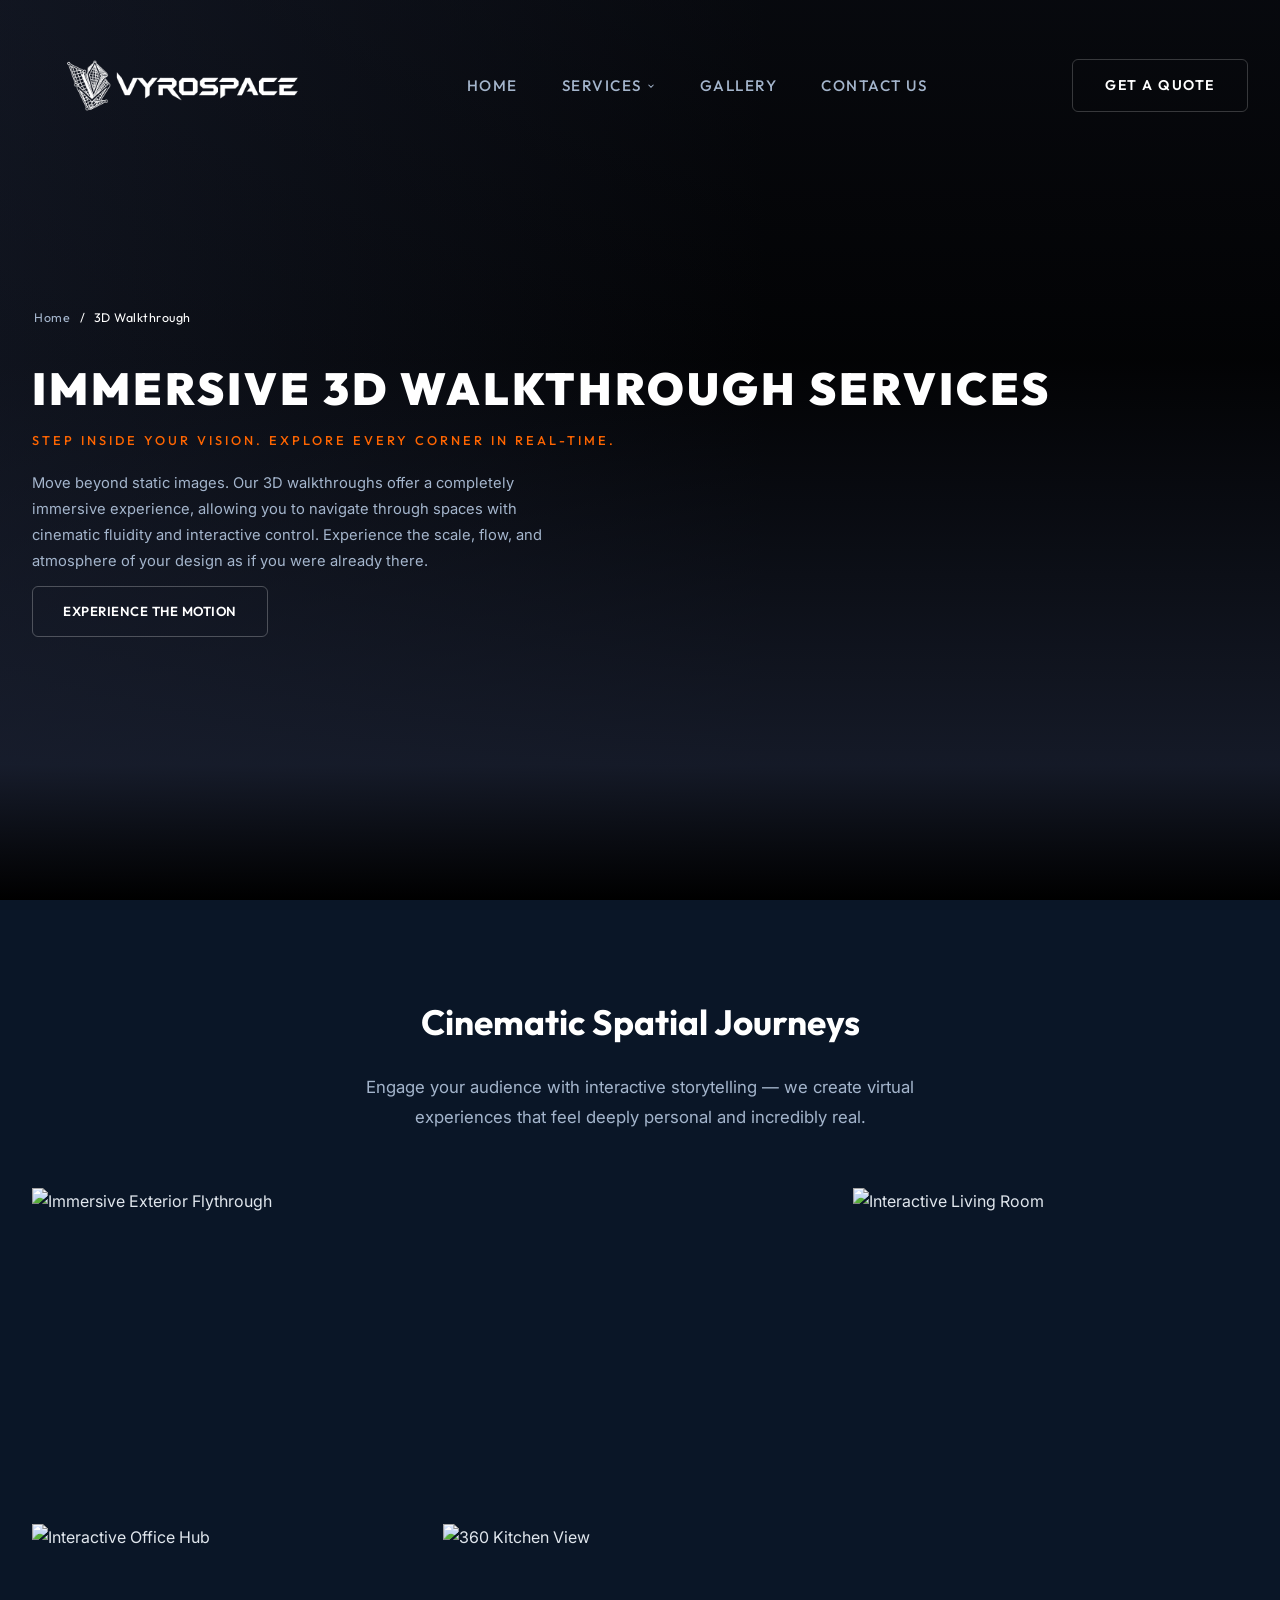
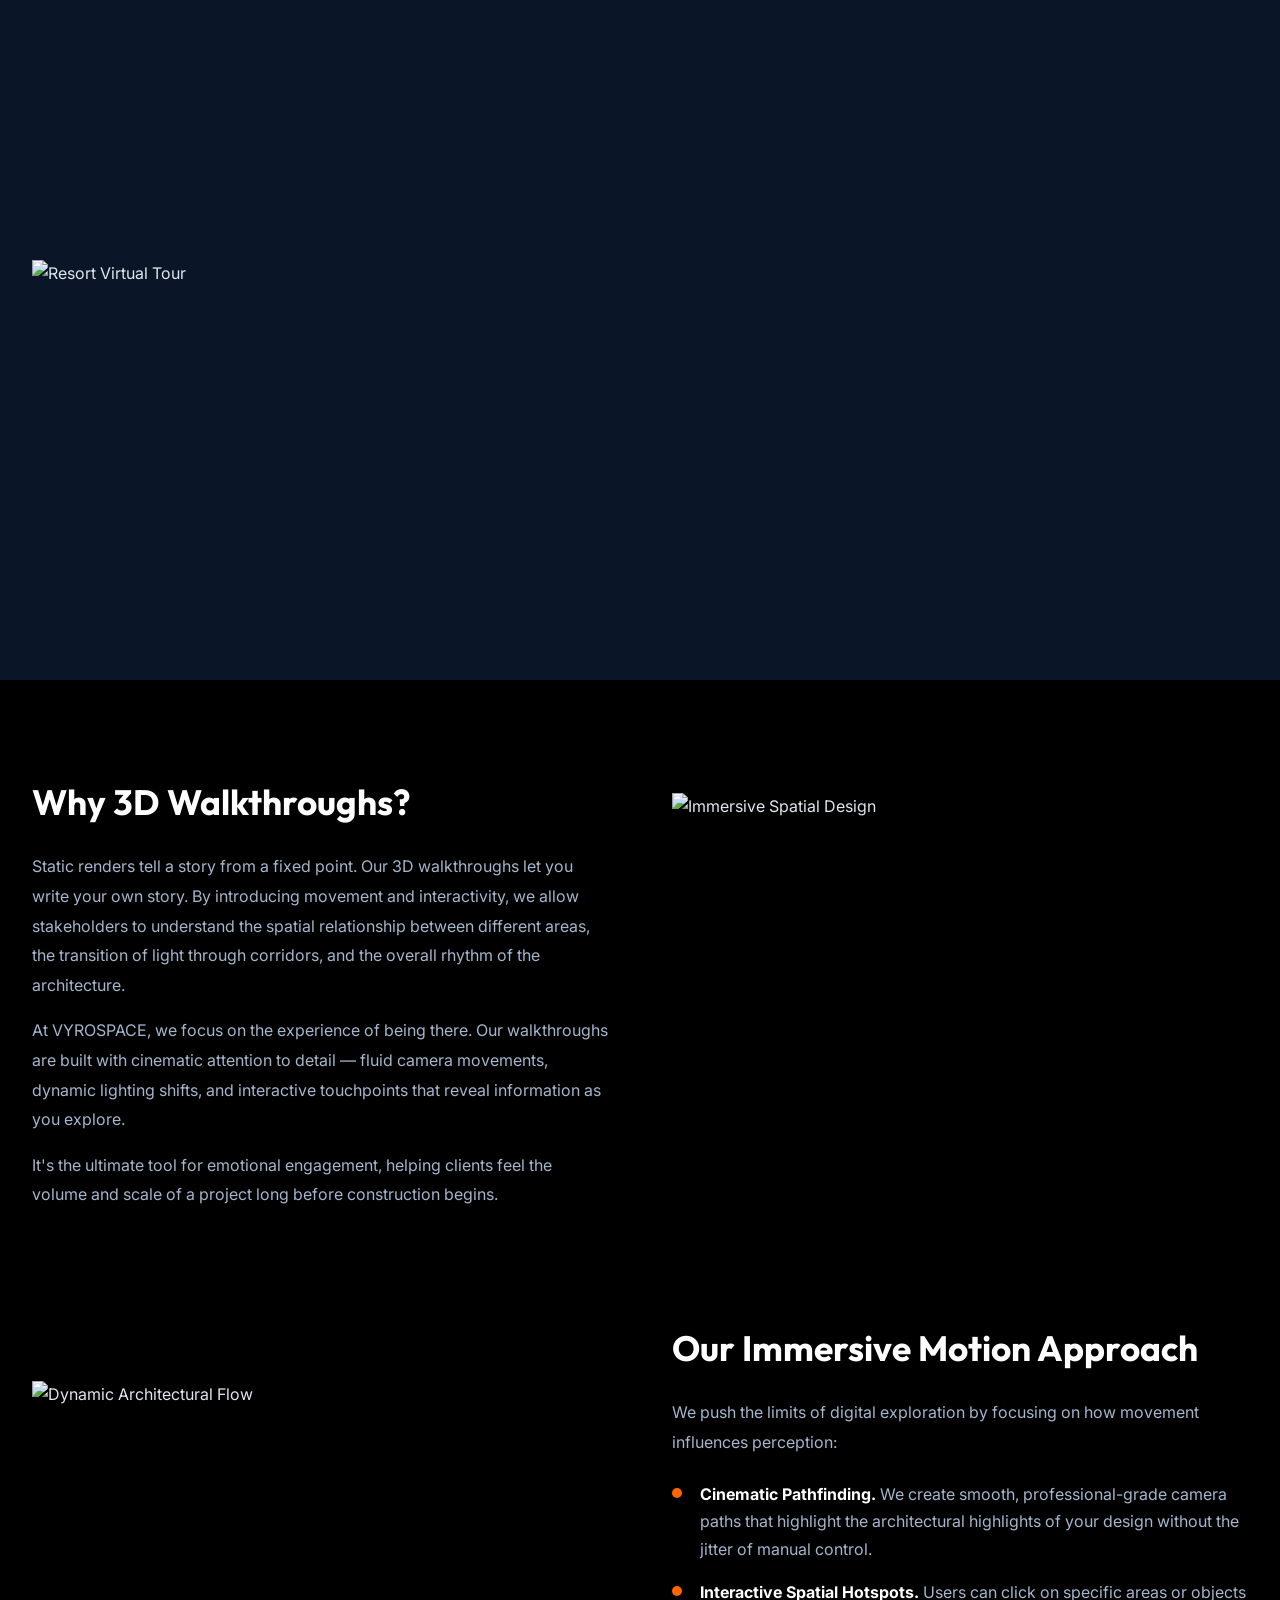
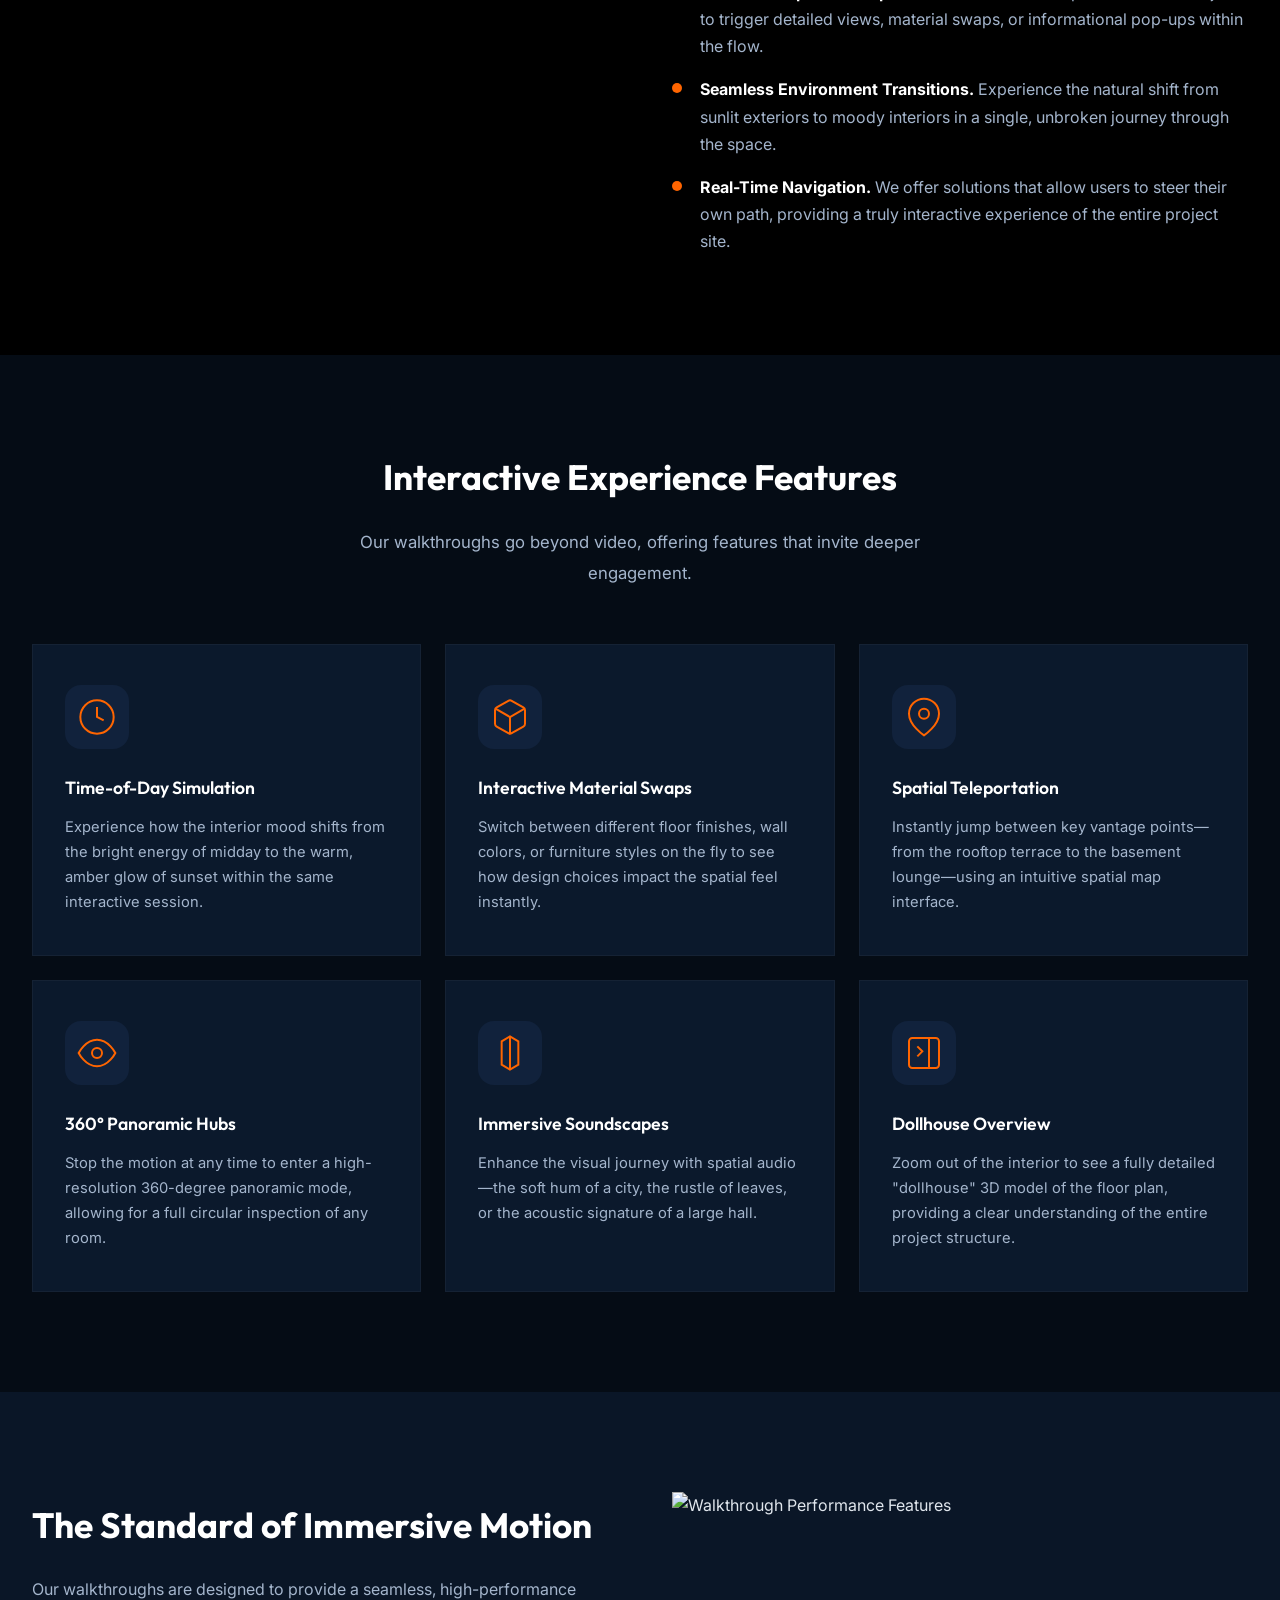
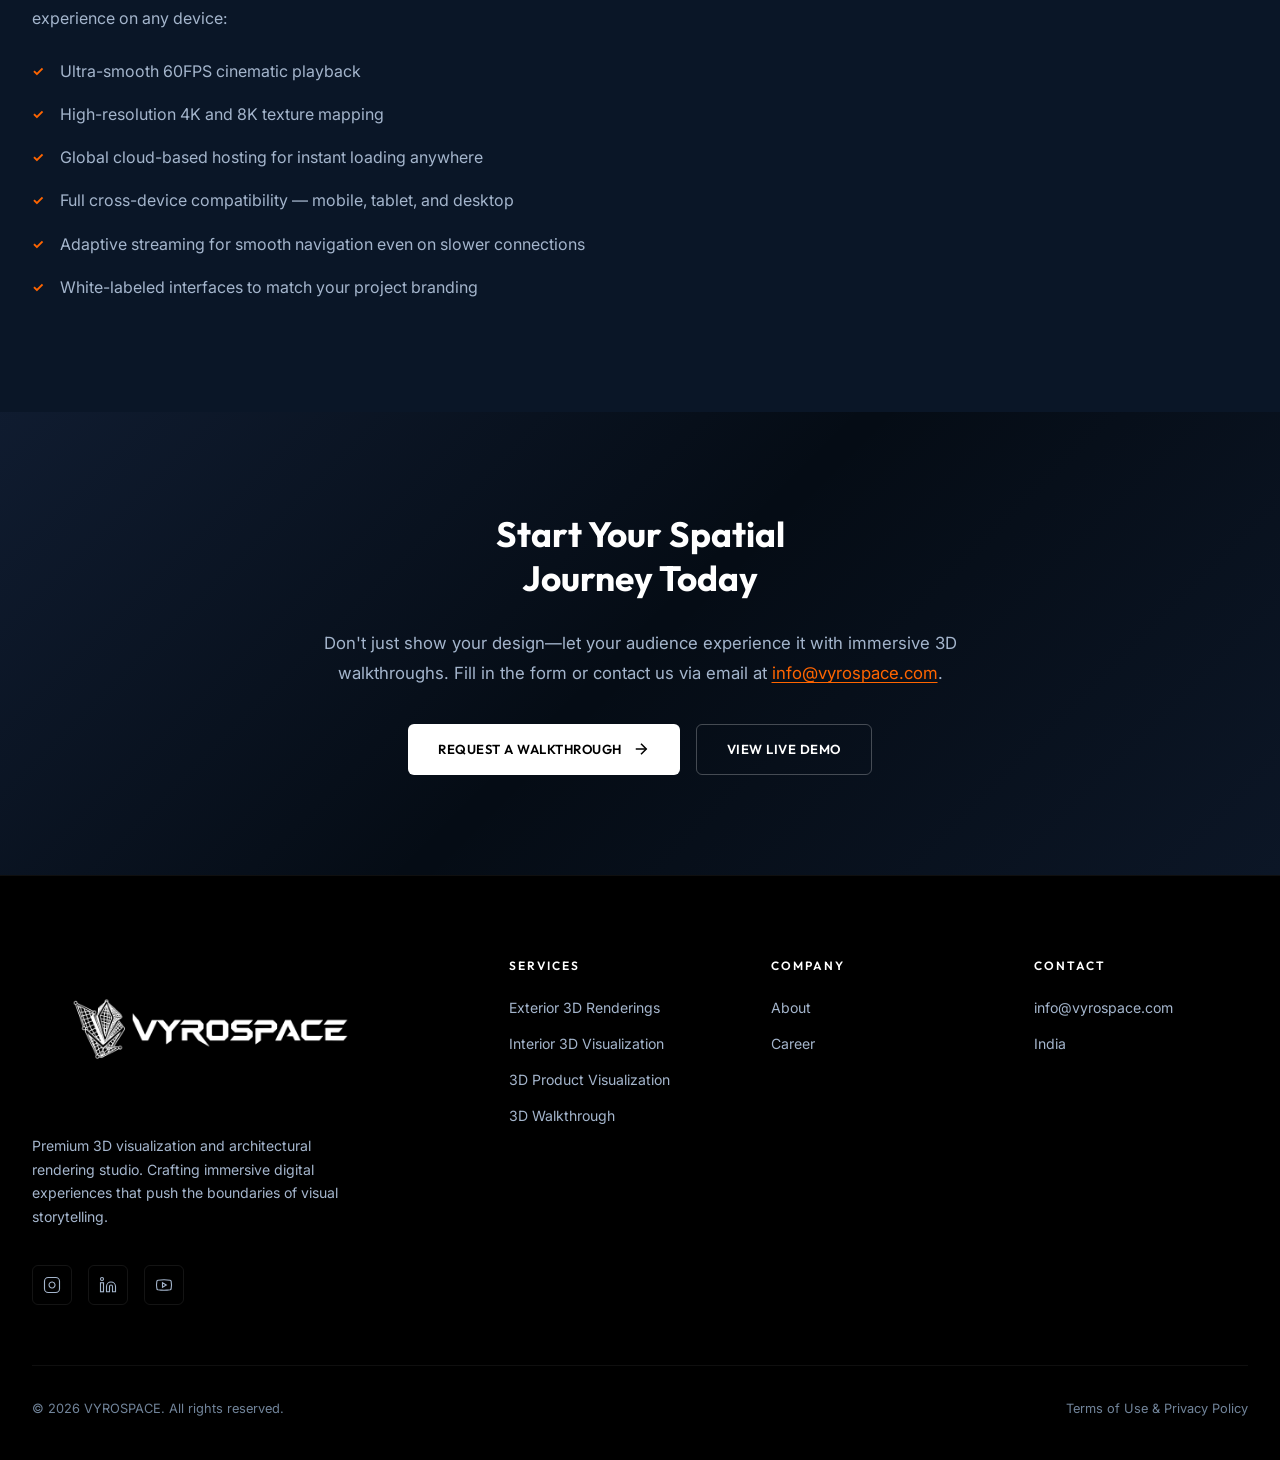
==== 3d-walkthrough.html @ 8b2cba5a "Add Privacy Policy page and link it across all pages" ====
﻿<!DOCTYPE html>
<html lang="en">

<head>
    <meta charset="UTF-8">
    <meta name="viewport" content="width=device-width, initial-scale=1.0">
    <title>Immersive 3D Walkthrough Services | Virtual Tours — VYROSPACE</title>
    <meta name="description"
        content="Experience your projects before they exist with immersive 3D walkthroughs by VYROSPACE. Interactive spatial storytelling and cinematic virtual tours for architecture, real estate, and hospitality worldwide.">
    <link rel="canonical" href="https://vyrospace.com/3d-walkthrough.html">
    <link rel="preconnect" href="https://fonts.googleapis.com">
    <link rel="preconnect" href="https://fonts.gstatic.com" crossorigin>
    <link
        href="https://fonts.googleapis.com/css2?family=Outfit:wght@300;400;500;600;700;800;900&family=Inter:wght@300;400;500;600&display=swap"
        rel="stylesheet">
    <link rel="stylesheet" href="style.css">
    <!-- Favicon -->
    <link rel="icon" type="image/png" sizes="32x32" href="vyro_main_png.png">
    <link rel="icon" type="image/png" sizes="16x16" href="vyro_main_png.png">
    <link rel="apple-touch-icon" sizes="180x180" href="vyro_main_png.png">
    <meta name="msapplication-TileColor" content="#ff6500">
    <meta name="theme-color" content="#0b192c">
    <!-- Open Graph / Facebook -->
    <meta property="og:type" content="website">
    <meta property="og:url" content="https://vyrospace.com/3d-walkthrough.html">
    <meta property="og:title" content="Immersive 3D Walkthrough Services | VYROSPACE">
    <meta property="og:description" content="Interactive spatial storytelling and cinematic virtual tours for architecture, real estate, and hospitality. Step inside your vision before it exists.">
    <meta property="og:image" content="https://images.unsplash.com/photo-1600585154340-be6161a56a0c?w=1600&q=85">
    <meta property="og:site_name" content="VYROSPACE">
    <!-- Twitter Card -->
    <meta name="twitter:card" content="summary_large_image">
    <meta name="twitter:url" content="https://vyrospace.com/3d-walkthrough.html">
    <meta name="twitter:title" content="Immersive 3D Walkthrough Services | VYROSPACE">
    <meta name="twitter:description" content="Interactive spatial storytelling and cinematic virtual tours for architecture and real estate.">
    <meta name="twitter:image" content="https://images.unsplash.com/photo-1600585154340-be6161a56a0c?w=1600&q=85">
    <!-- Google Search -->
    <meta name="google" content="notranslate">
    <!-- Mobile Web App -->
    <meta name="apple-mobile-web-app-status-bar-style" content="#0b192c">
    <meta name="apple-mobile-web-app-capable" content="yes">
    <meta name="mobile-web-app-capable" content="yes">
</head>

<body>

    <!-- ===== STRUCTURED DATA (JSON-LD) ===== -->
    <script type="application/ld+json">
{
    "@context": "https://schema.org",
    "@type": "Service",
    "serviceType": "3D Walkthrough",
    "name": "Immersive 3D Walkthrough Services",
    "alternateName": ["Virtual Tour", "3D Walkthrough Animation", "Architectural Walkthrough", "360 Virtual Tour"],
    "description": "Experience your projects before they exist with immersive 3D walkthroughs by VYROSPACE. Interactive spatial storytelling, cinematic virtual tours, and real-time navigation for architecture, real estate, and hospitality.",
    "url": "https://vyrospace.com/3d-walkthrough.html",
    "provider": {
        "@type": "Organization",
        "name": "VYROSPACE",
        "url": "https://vyrospace.com"
    },
    "areaServed": "Worldwide",
    "hasOfferCatalog": {
        "@type": "OfferCatalog",
        "name": "3D Walkthrough Services",
        "itemListElement": [
            {
                "@type": "Offer",
                "itemOffered": {
                    "@type": "Service",
                    "name": "Cinematic Architectural Walkthrough"
                }
            },
            {
                "@type": "Offer",
                "itemOffered": {
                    "@type": "Service",
                    "name": "Interactive Virtual Tour"
                }
            },
            {
                "@type": "Offer",
                "itemOffered": {
                    "@type": "Service",
                    "name": "360° Panoramic Tour"
                }
            },
            {
                "@type": "Offer",
                "itemOffered": {
                    "@type": "Service",
                    "name": "Real-Time Navigation Experience"
                }
            }
        ]
    },
    "aggregateRating": {
        "@type": "AggregateRating",
        "ratingValue": "4.9",
        "reviewCount": "19"
    }
}
    </script>

    <script type="application/ld+json">
{
    "@context": "https://schema.org",
    "@type": "BreadcrumbList",
    "itemListElement": [
        {
            "@type": "ListItem",
            "position": 1,
            "name": "Home",
            "item": "https://vyrospace.com/"
        },
        {
            "@type": "ListItem",
            "position": 2,
            "name": "Services",
            "item": "https://vyrospace.com/#services"
        },
        {
            "@type": "ListItem",
            "position": 3,
            "name": "3D Walkthrough",
            "item": "https://vyrospace.com/3d-walkthrough.html"
        }
    ]
}
    </script>

    <script type="application/ld+json">
{
    "@context": "https://schema.org",
    "@type": "VideoObject",
    "name": "VYROSPACE 3D Walkthrough Demo",
    "description": "Immersive 3D walkthrough demonstration showcasing architectural visualization capabilities",
    "thumbnailUrl": "https://images.unsplash.com/photo-1600585154340-be6161a56a0c?w=1600&q=85",
    "uploadDate": "2026-02-18",
    "duration": "PT2M"
}
    </script>

    <!-- ===== NAVIGATION ===== -->
    <nav class="navbar" id="navbar">
        <div class="nav-container">
            <a href="index.html" class="nav-logo"><img src="vyro_main_png.png" alt="VYROSPACE" class="nav-logo-img"></a>
            <div class="nav-menu" id="navMenu">
                <ul class="nav-links">
                    <li><a href="index.html" class="nav-link">Home</a></li>
                    <li class="nav-dropdown">
                        <a href="#" class="nav-link nav-link-dropdown">Services
                            <svg width="10" height="10" viewBox="0 0 24 24" fill="none" stroke="currentColor"
                                stroke-width="2.5">
                                <polyline points="6 9 12 15 18 9" />
                            </svg>
                        </a>
                        <div class="dropdown-menu">
                            <a href="exterior-rendering.html">Exterior 3D Renderings</a>
                            <a href="interior-visualization.html">Interior 3D Visualization</a>
                            <a href="product-visualization.html">3D Product Visualization</a>
                            <a href="3d-walkthrough.html" class="active">3D Walkthrough</a>
                        </div>
                    </li>
                    <li><a href="index.html#works" class="nav-link">Gallery</a></li>
                    <li><a href="index.html#contact" class="nav-link">Contact Us</a></li>
                </ul>
            </div>
            <a href="index.html#contact" class="nav-cta-btn">Get a Quote</a>
            <button class="hamburger" id="hamburger" aria-label="Toggle menu">
                <span></span><span></span><span></span>
            </button>
        </div>
    </nav>

    <!-- ===== HERO SECTION ===== -->
    <section class="hero service-hero" id="hero">
        <div class="hero-video-bg">
            <video autoplay muted loop playsinline class="hero-bg-img">
                <source src="hf_20260218_150059_e7d3cd63-dfe4-425d-a7bb-986e0fa27bad.mp4" type="video/mp4">
            </video>
            <div class="hero-overlay"></div>
        </div>

        <div class="hero-content">
            <div class="hero-breadcrumb">
                <a href="index.html">Home</a>
                <span>/</span>
                <span>3D Walkthrough</span>
            </div>
            <h1 class="hero-title">Immersive 3D Walkthrough Services</h1>
            <p class="hero-tagline">Step inside your vision. Explore every corner in real-time.</p>
            <p class="hero-desc">Move beyond static images. Our 3D walkthroughs offer a completely immersive experience,
                allowing you to navigate through spaces with cinematic fluidity and interactive control. Experience the
                scale, flow, and atmosphere of your design as if you were already there.</p>
            <div class="hero-cta-row">
                <a href="#services-overview" class="btn btn-outline-hero">Experience the Motion</a>
            </div>
        </div>
    </section>

    <!-- ===== GALLERY SHOWCASE — Full Width ===== -->
    <section class="sp-showcase">
        <div class="container">
            <div class="sp-showcase-header">
                <h2 class="section-heading section-heading-center">Cinematic Spatial Journeys</h2>
                <p class="sp-showcase-subtitle">Engage your audience with interactive storytelling — we create virtual
                    experiences that feel deeply personal and incredibly real.</p>
            </div>
            <div class="sp-showcase-grid">
                <div class="sp-showcase-item sp-showcase-wide reveal-item">
                    <img src="https://images.unsplash.com/photo-1600585154340-be6161a56a0c?w=1000&q=85"
                        alt="Immersive Exterior Flythrough" loading="lazy">
                    <div class="sp-showcase-overlay">
                        <span class="sp-showcase-tag">Cinematic</span>
                        <h3>Estate Flythrough Tour</h3>
                    </div>
                </div>
                <div class="sp-showcase-item reveal-item">
                    <img src="https://images.unsplash.com/photo-1628744276520-63082f13e61c?w=600&q=85"
                        alt="Interactive Living Room" loading="lazy">
                    <div class="sp-showcase-overlay">
                        <span class="sp-showcase-tag">Interactive</span>
                        <h3>Living Area Exploration</h3>
                    </div>
                </div>
                <div class="sp-showcase-item reveal-item">
                    <img src="https://images.unsplash.com/photo-1497366811353-6870744d04b2?w=600&q=85"
                        alt="Interactive Office Hub" loading="lazy">
                    <div class="sp-showcase-overlay">
                        <span class="sp-showcase-tag">Spatial Flow</span>
                        <h3>Modern Office Walkthrough</h3>
                    </div>
                </div>
                <div class="sp-showcase-item reveal-item">
                    <img src="https://images.unsplash.com/photo-1600607687920-4e2a09cf159d?w=600&q=85"
                        alt="360 Kitchen View" loading="lazy">
                    <div class="sp-showcase-overlay">
                        <span class="sp-showcase-tag">360° View</span>
                        <h3>Gourmet Kitchen Panorama</h3>
                    </div>
                </div>
                <div class="sp-showcase-item sp-showcase-wide reveal-item">
                    <img src="https://images.unsplash.com/photo-1512918728675-ed5a9ecdebfd?w=1000&q=85"
                        alt="Resort Virtual Tour" loading="lazy">
                    <div class="sp-showcase-overlay">
                        <span class="sp-showcase-tag">Immersive</span>
                        <h3>Resort Grounds Walkthrough</h3>
                    </div>
                </div>
            </div>
        </div>
    </section>

    <!-- ===== SERVICE OVERVIEW — Alternating Layout ===== -->
    <section class="sp-detail-section" id="services-overview">
        <div class="container">
            <div class="sp-detail-block reveal-item">
                <div class="sp-detail-text">
                    <h2 class="section-heading">Why 3D Walkthroughs?</h2>
                    <p>Static renders tell a story from a fixed point. Our 3D walkthroughs let you write your own story.
                        By introducing movement and interactivity, we allow stakeholders to understand the spatial
                        relationship between different areas, the transition of light through corridors, and the overall
                        rhythm of the architecture.</p>
                    <p>At VYROSPACE, we focus on the experience of being there. Our walkthroughs are built with
                        cinematic attention to detail — fluid camera movements, dynamic lighting shifts, and interactive
                        touchpoints that reveal information as you explore.</p>
                    <p>It's the ultimate tool for emotional engagement, helping clients feel the volume and scale of a
                        project long before construction begins.</p>
                </div>
                <div class="sp-detail-image">
                    <img src="https://images.unsplash.com/photo-1545324418-cc1a3fa10c00?w=800&q=85"
                        alt="Immersive Spatial Design" loading="lazy">
                </div>
            </div>

            <div class="sp-detail-block sp-detail-reverse reveal-item">
                <div class="sp-detail-text">
                    <h2 class="section-heading">Our Immersive Motion Approach</h2>
                    <p>We push the limits of digital exploration by focusing on how movement influences perception:</p>
                    <ul class="sp-feature-list">
                        <li>
                            <strong>Cinematic Pathfinding.</strong> We create smooth, professional-grade camera paths
                            that highlight the architectural highlights of your design without the jitter of manual
                            control.
                        </li>
                        <li>
                            <strong>Interactive Spatial Hotspots.</strong> Users can click on specific areas or
                            objects to trigger detailed views, material swaps, or informational pop-ups within the flow.
                        </li>
                        <li>
                            <strong>Seamless Environment Transitions.</strong> Experience the natural shift from sunlit
                            exteriors to moody interiors in a single, unbroken journey through the space.
                        </li>
                        <li>
                            <strong>Real-Time Navigation.</strong> We offer solutions that allow users to steer their
                            own path, providing a truly interactive experience of the entire project site.
                        </li>
                    </ul>
                </div>
                <div class="sp-detail-image">
                    <img src="https://images.unsplash.com/photo-1486406146926-c627a92ad1ab?w=800&q=85"
                        alt="Dynamic Architectural Flow" loading="lazy">
                </div>
            </div>
        </div>
    </section>

    <!-- ===== UNIQUE FEATURES — Cards ===== -->
    <section class="sp-services-types">
        <div class="container">
            <h2 class="section-heading section-heading-center">Interactive Experience Features</h2>
            <p class="sp-services-intro">Our walkthroughs go beyond video, offering features that invite deeper
                engagement.</p>
            <div class="sp-types-grid">
                <div class="sp-type-card reveal-item">
                    <div class="sp-type-icon">
                        <svg width="40" height="40" viewBox="0 0 24 24" fill="none" stroke="currentColor"
                            stroke-width="1.2">
                            <circle cx="12" cy="12" r="10" />
                            <polyline points="12 6 12 12 16 14" />
                        </svg>
                    </div>
                    <h3>Time-of-Day Simulation</h3>
                    <p>Experience how the interior mood shifts from the bright energy of midday to the warm, amber glow
                        of sunset within the same interactive session.</p>
                </div>
                <div class="sp-type-card reveal-item">
                    <div class="sp-type-icon">
                        <svg width="40" height="40" viewBox="0 0 24 24" fill="none" stroke="currentColor"
                            stroke-width="1.2">
                            <path
                                d="M21 16V8a2 2 0 0 0-1-1.73l-7-4a2 2 0 0 0-2 0l-7 4A2 2 0 0 0 3 8v8a2 2 0 0 0 1 1.73l7 4a2 2 0 0 0 2 0l7-4A2 2 0 0 0 21 16z" />
                            <polyline points="3.27 6.96 12 12.01 20.73 6.96" />
                            <line x1="12" y1="22.08" x2="12" y2="12" />
                        </svg>
                    </div>
                    <h3>Interactive Material Swaps</h3>
                    <p>Switch between different floor finishes, wall colors, or furniture styles on the fly to see how
                        design choices impact the spatial feel instantly.</p>
                </div>
                <div class="sp-type-card reveal-item">
                    <div class="sp-type-icon">
                        <svg width="40" height="40" viewBox="0 0 24 24" fill="none" stroke="currentColor"
                            stroke-width="1.2">
                            <path d="M21 10c0 7-9 13-9 13s-9-6-9-13a9 9 0 0 1 18 0z" />
                            <circle cx="12" cy="10" r="3" />
                        </svg>
                    </div>
                    <h3>Spatial Teleportation</h3>
                    <p>Instantly jump between key vantage points—from the rooftop terrace to the basement lounge—using
                        an intuitive spatial map interface.</p>
                </div>
                <div class="sp-type-card reveal-item">
                    <div class="sp-type-icon">
                        <svg width="40" height="40" viewBox="0 0 24 24" fill="none" stroke="currentColor"
                            stroke-width="1.2">
                            <path d="M1 12s4-8 11-8 11 8 11 8-4 8-11 8-11-8-11-8z" />
                            <circle cx="12" cy="12" r="3" />
                        </svg>
                    </div>
                    <h3>360° Panoramic Hubs</h3>
                    <p>Stop the motion at any time to enter a high-resolution 360-degree panoramic mode, allowing for a
                        full circular inspection of any room.</p>
                </div>
                <div class="sp-type-card reveal-item">
                    <div class="sp-type-icon">
                        <svg width="40" height="40" viewBox="0 0 24 24" fill="none" stroke="currentColor"
                            stroke-width="1.2">
                            <path d="M12 2v20" />
                            <path d="m17 5-5-3-5 3v14l5 3 5-3Z" />
                        </svg>
                    </div>
                    <h3>Immersive Soundscapes</h3>
                    <p>Enhance the visual journey with spatial audio—the soft hum of a city, the rustle of leaves, or
                        the acoustic signature of a large hall.</p>
                </div>
                <div class="sp-type-card reveal-item">
                    <div class="sp-type-icon">
                        <svg width="40" height="40" viewBox="0 0 24 24" fill="none" stroke="currentColor"
                            stroke-width="1.2">
                            <rect width="18" height="18" x="3" y="3" rx="2" />
                            <path d="M15 3v18" />
                            <path d="m8 8 3 3-3 3" />
                        </svg>
                    </div>
                    <h3>Dollhouse Overview</h3>
                    <p>Zoom out of the interior to see a fully detailed "dollhouse" 3D model of the floor plan,
                        providing a clear understanding of the entire project structure.</p>
                </div>
            </div>
        </div>
    </section>

    <!-- ===== MOTION QUALITY SECTION ===== -->
    <section class="sp-features-section">
        <div class="container">
            <div class="sp-detail-block reveal-item">
                <div class="sp-detail-text">
                    <h2 class="section-heading">The Standard of Immersive Motion</h2>
                    <p>Our walkthroughs are designed to provide a seamless, high-performance experience on any device:
                    </p>
                    <ul class="sp-feature-list sp-feature-list-checked">
                        <li>Ultra-smooth 60FPS cinematic playback</li>
                        <li>High-resolution 4K and 8K texture mapping</li>
                        <li>Global cloud-based hosting for instant loading anywhere</li>
                        <li>Full cross-device compatibility — mobile, tablet, and desktop</li>
                        <li>Adaptive streaming for smooth navigation even on slower connections</li>
                        <li>White-labeled interfaces to match your project branding</li>
                    </ul>
                </div>
                <div class="sp-detail-image">
                    <img src="https://images.unsplash.com/photo-1550745165-9bc0b252723f?w=800&q=85"
                        alt="Walkthrough Performance Features" loading="lazy">
                </div>
            </div>
        </div>
    </section>

    <!-- ===== CTA BANNER ===== -->
    <section class="cta-banner">
        <div class="container">
            <div class="cta-banner-content">
                <h2 class="section-heading">Start Your Spatial<br>Journey Today</h2>
                <p>Don't just show your design—let your audience experience it with immersive 3D walkthroughs. Fill in
                    the form or contact us via email at
                    <a href="mailto:info@vyrospace.com" class="sp-inline-link">info@vyrospace.com</a>.
                </p>
                <div class="cta-banner-actions">
                    <a href="index.html#contact" class="btn btn-primary">Request a Walkthrough
                        <svg width="18" height="18" viewBox="0 0 24 24" fill="none" stroke="currentColor"
                            stroke-width="2">
                            <line x1="5" y1="12" x2="19" y2="12" />
                            <polyline points="12 5 19 12 12 19" />
                        </svg>
                    </a>
                    <a href="index.html#contact" class="btn btn-outline-hero">View Live Demo</a>
                </div>
            </div>
        </div>
    </section>

    <!-- ===== FOOTER ===== -->
    <footer class="footer">
        <div class="container">
            <div class="footer-grid">
                <div class="footer-col footer-brand">
                    <a href="index.html" class="nav-logo"><img src="vyro_main_png.png" alt="VYROSPACE"
                            class="nav-logo-img"></a>
                    <p>Premium 3D visualization and architectural rendering studio. Crafting immersive digital
                        experiences that push the boundaries of visual storytelling.</p>
                    <div class="footer-socials">
                        <a href="#" aria-label="Instagram">
                            <svg width="18" height="18" viewBox="0 0 24 24" fill="none" stroke="currentColor"
                                stroke-width="1.5">
                                <rect width="20" height="20" x="2" y="2" rx="5" />
                                <path d="M16 11.37A4 4 0 1 1 12.63 8 4 4 0 0 1 16 11.37z" />
                                <line x1="17.5" x2="17.51" y1="6.5" y2="6.5" />
                            </svg>
                        </a>
                        <a href="#" aria-label="LinkedIn">
                            <svg width="18" height="18" viewBox="0 0 24 24" fill="none" stroke="currentColor"
                                stroke-width="1.5">
                                <path d="M16 8a6 6 0 0 1 6 6v7h-4v-7a2 2 0 0 0-4 0v7h-4v-7a6 6 0 0 1 6-6z" />
                                <rect width="4" height="12" x="2" y="9" />
                                <circle cx="4" cy="4" r="2" />
                            </svg>
                        </a>
                        <a href="#" aria-label="YouTube">
                            <svg width="18" height="18" viewBox="0 0 24 24" fill="none" stroke="currentColor"
                                stroke-width="1.5">
                                <path
                                    d="M2.5 17a24.12 24.12 0 0 1 0-10 2 2 0 0 1 1.4-1.4 49.56 49.56 0 0 1 16.2 0A2 2 0 0 1 21.5 7a24.12 24.12 0 0 1 0 10 2 2 0 0 1-1.4 1.4 49.55 49.55 0 0 1-16.2 0A2 2 0 0 1 2.5 17" />
                                <path d="m10 15 5-3-5-3z" />
                            </svg>
                        </a>
                    </div>
                </div>
                <div class="footer-col">
                    <h4>Services</h4>
                    <a href="exterior-rendering.html">Exterior 3D Renderings</a>
                    <a href="interior-visualization.html">Interior 3D Visualization</a>
                    <a href="product-visualization.html">3D Product Visualization</a>
                    <a href="3d-walkthrough.html">3D Walkthrough</a>
                </div>
                <div class="footer-col">
                    <h4>Company</h4>
                    <a href="#">About</a>
                    <a href="#">Career</a>
                </div>
                <div class="footer-col">
                    <h4>Contact</h4>
                    <a href="mailto:info@vyrospace.com">info@vyrospace.com</a>
                    <a href="#">India</a>
                </div>
            </div>
            <div class="footer-bottom">
                <p>&copy; 2026 VYROSPACE. All rights reserved.</p>
                <a href="privacy-policy.html">Terms of Use & Privacy Policy</a>
            </div>
        </div>
    </footer>

    <script src="script.js"></script>
</body>

</html>
---- style.css ----
/* ===== VYROSPACE — Custom Brand Theme ===== */

/* --- CSS Custom Properties --- */
:root {
    /* ---- New Theme Palette ---- */
    /* #000000  #0b192c  #1e3e62  #ff6500 */

    /* Dark palette */
    --bg-dark: #000000;
    --bg-section: #050c15;
    --bg-section-alt: #0a1627;
    --bg-card: #0b192c;
    --bg-card-hover: #122643;
    --bg-input: #0b192c;

    /* Text */
    --text-white: #ffffff;
    --text-light: #e0e6ed;
    --text-muted: #a4b5cc;
    --text-dim: #71849a;

    /* Accent & Brand Colors */
    --accent: #ff6500;
    --accent-light: #ff8533;
    --accent-hover: #cc5100;
    --brand-navy: #1e3e62;
    --brand-deep: #0b192c;
    --brand-ice: #ffffff;
    --brand-steel: #1e3e62;

    /* Typography */
    --font-primary: 'Outfit', sans-serif;
    --font-body: 'Inter', sans-serif;

    /* Layout */
    --container: 1280px;
    --section-gap: 100px;

    /* Radius */
    --radius-sm: 6px;
    --radius-md: 12px;
    --radius-lg: 20px;

    /* Transitions */
    --ease: cubic-bezier(0.4, 0, 0.2, 1);
    --t-fast: 0.25s;
    --t-base: 0.4s;
    --t-slow: 0.7s;
}

/* --- Reset --- */
*,
*::before,
*::after {
    margin: 0;
    padding: 0;
    box-sizing: border-box;
}

html {
    scroll-behavior: smooth;
    scroll-padding-top: 80px;
}

body {
    font-family: var(--font-body);
    background: var(--bg-dark);
    color: var(--text-light);
    line-height: 1.7;
    overflow-x: hidden;
    -webkit-font-smoothing: antialiased;
    cursor: default;
}

a,
button,
input,
select,
textarea,
[role="button"],
.gallery-item,
.service-card,
.faq-question,
.work-card {
    cursor: pointer !important;
}

a {
    text-decoration: none;
    color: inherit;
    transition: color var(--t-fast) var(--ease);
}

img {
    max-width: 100%;
    height: auto;
    display: block;
}

ul,
ol {
    list-style: none;
}

.container {
    max-width: var(--container);
    margin: 0 auto;
    padding: 0 32px;
}

/* --- Shared Section Heading --- */
.section-heading {
    font-family: var(--font-primary);
    font-size: clamp(1.5rem, 2.8vw, 2.2rem);
    font-weight: 700;
    color: var(--text-white);
    line-height: 1.25;
    margin-bottom: 28px;
}

.section-heading-center {
    text-align: center;
}

.section-label {
    font-family: var(--font-primary);
    font-size: clamp(1.1rem, 2.2vw, 1.5rem);
    font-weight: 600;
    text-transform: uppercase;
    letter-spacing: 2px;
    color: var(--text-white);
    margin-bottom: 16px;
}

/* --- Buttons --- */
.btn {
    display: inline-flex;
    align-items: center;
    gap: 10px;
    font-family: var(--font-primary);
    font-size: 0.82rem;
    font-weight: 600;
    letter-spacing: 0.5px;
    padding: 13px 30px;
    border: none;
    border-radius: var(--radius-sm);
    cursor: pointer;
    transition: all var(--t-base) var(--ease);
    text-transform: uppercase;
}

.btn-primary {
    background: var(--text-white);
    color: var(--bg-dark);
}

.btn-primary:hover {
    background: var(--brand-ice);
    transform: translateY(-2px);
    box-shadow: 0 8px 30px rgba(255, 255, 255, 0.15);
}

/* --- Reveal animation --- */
.reveal-item {
    opacity: 0;
    transform: translateY(50px);
    transition: opacity 0.9s var(--ease), transform 0.9s var(--ease);
}

.reveal-item.visible {
    opacity: 1;
    transform: translateY(0);
}

/* ===================================================
   NAVBAR
   =================================================== */
.navbar {
    position: fixed;
    top: 0;
    left: 0;
    right: 0;
    z-index: 1000;
    padding: 24px 0;
    transition: all var(--t-base) var(--ease);
}

.navbar.scrolled {
    padding: 14px 0;
    background: rgba(24, 30, 46, 0.95);
    backdrop-filter: blur(24px);
    -webkit-backdrop-filter: blur(24px);
    border-bottom: 1px solid rgba(255, 255, 255, 0.06);
}

.nav-container {
    max-width: var(--container);
    margin: 0 auto;
    padding: 0 32px;
    display: flex;
    align-items: center;
    justify-content: space-between;
}

.nav-logo {
    font-family: var(--font-primary);
    font-size: 1.6rem;
    font-weight: 800;
    letter-spacing: 4px;
    color: var(--text-white);
}

.nav-logo span {
    font-weight: 400;
    color: var(--text-muted);
}

.nav-logo-img {
    height: 123px;
    width: auto;
    display: block;
    filter: brightness(0) invert(1);
    transition: opacity var(--t-fast) var(--ease);
}

.nav-logo:hover .nav-logo-img {
    opacity: 0.8;
}

.footer-brand .nav-logo-img {
    height: 146px;
    margin-bottom: 4px;
}

.nav-links {
    display: flex;
    align-items: center;
    gap: 44px;
}

.nav-link {
    font-family: var(--font-primary);
    font-size: 0.95rem;
    font-weight: 500;
    letter-spacing: 1.5px;
    text-transform: uppercase;
    color: var(--text-muted);
    padding: 8px 0;
    position: relative;
    transition: color var(--t-fast) var(--ease);
}

.nav-link:hover {
    color: var(--text-white);
}

.nav-link-dropdown {
    display: flex;
    align-items: center;
    gap: 4px;
}

/* Dropdown */
.nav-dropdown {
    position: relative;
}

.dropdown-menu {
    position: absolute;
    top: 100%;
    left: -16px;
    min-width: 260px;
    padding: 12px 0;
    background: var(--bg-card);
    border: 1px solid rgba(255, 255, 255, 0.08);
    border-radius: var(--radius-md);
    opacity: 0;
    visibility: hidden;
    transform: translateY(8px);
    transition: all var(--t-fast) var(--ease);
    box-shadow: 0 20px 60px rgba(0, 0, 0, 0.5);
}

.nav-dropdown:hover .dropdown-menu {
    opacity: 1;
    visibility: visible;
    transform: translateY(0);
}

.dropdown-menu a {
    display: block;
    padding: 10px 24px;
    font-family: var(--font-primary);
    font-size: 0.78rem;
    font-weight: 500;
    letter-spacing: 0.5px;
    color: var(--text-muted);
    transition: all var(--t-fast);
}

.dropdown-menu a:hover {
    color: var(--text-white);
    background: rgba(255, 255, 255, 0.04);
    padding-left: 30px;
}

.nav-cta-btn {
    font-family: var(--font-primary);
    font-size: 0.88rem;
    font-weight: 600;
    letter-spacing: 1.5px;
    text-transform: uppercase;
    padding: 14px 32px;
    border: 1px solid rgba(255, 255, 255, 0.2);
    border-radius: var(--radius-sm);
    color: var(--text-white);
    transition: all var(--t-base) var(--ease);
}

.nav-cta-btn:hover {
    background: var(--text-white);
    color: var(--bg-dark);
    border-color: var(--text-white);
}

.hamburger {
    display: none;
    flex-direction: column;
    gap: 5px;
    background: none;
    border: none;
    cursor: pointer;
    padding: 4px;
    z-index: 1001;
}

.hamburger span {
    width: 26px;
    height: 2px;
    background: var(--text-white);
    border-radius: 2px;
    transition: all var(--t-base) var(--ease);
}

.hamburger.active span:nth-child(1) {
    transform: translateY(7px) rotate(45deg);
}

.hamburger.active span:nth-child(2) {
    opacity: 0;
}

.hamburger.active span:nth-child(3) {
    transform: translateY(-7px) rotate(-45deg);
}


/* ===================================================
   HERO
   =================================================== */
.hero {
    position: relative;
    min-height: 100vh;
    display: flex;
    align-items: center;
    padding: 120px 0 80px;
    overflow: hidden;
}

.hero-video-bg {
    position: absolute;
    inset: 0;
    z-index: 0;
}

.hero-bg-img {
    width: 100%;
    height: 100%;
    object-fit: cover;
    filter: brightness(0.35) saturate(0.8);
}

.hero-overlay {
    position: absolute;
    inset: 0;
    background:
        linear-gradient(180deg, rgba(24, 30, 46, 0.3) 0%, rgba(24, 30, 46, 0.1) 40%, rgba(24, 30, 46, 0.85) 85%, var(--bg-dark) 100%),
        linear-gradient(90deg, rgba(24, 30, 46, 0.6) 0%, transparent 60%);
}

/* --- Giant brand watermark behind content --- */
.hero-brand-watermark {
    position: absolute;
    top: 50%;
    left: 50%;
    transform: translate(-50%, -55%);
    z-index: 1;
    font-family: var(--font-primary);
    font-size: clamp(5rem, 12vw, 12rem);
    font-weight: 900;
    letter-spacing: 20px;
    white-space: nowrap;
    text-transform: uppercase;
    color: transparent;
    -webkit-text-stroke: 1.5px rgba(255, 255, 255, 0.07);
    user-select: none;
    pointer-events: none;
    animation: watermarkFloat 8s ease-in-out infinite alternate;
}

@keyframes watermarkFloat {
    0% {
        transform: translate(-50%, -55%) scale(1);
        opacity: 0.7;
    }

    100% {
        transform: translate(-50%, -55%) scale(1.03);
        opacity: 1;
    }
}

.hero-content {
    position: relative;
    z-index: 2;
    max-width: var(--container);
    margin: 0 auto;
    padding: 0 32px;
    width: 100%;
}

.hero-breadcrumb {
    display: flex;
    align-items: center;
    gap: 8px;
    font-size: 0.78rem;
    color: var(--text-muted);
    margin-bottom: 32px;
    font-family: var(--font-primary);
    letter-spacing: 0.5px;
    position: relative;
    z-index: 10;
}

.hero-breadcrumb a {
    color: var(--text-muted);
    pointer-events: auto;
    padding: 4px 2px;
    transition: color var(--t-fast);
}

.hero-breadcrumb a:hover {
    color: var(--text-white);
    text-decoration: underline;
}

.hero-breadcrumb span {
    color: var(--text-white);
}

.hero-title {
    font-family: var(--font-primary);
    font-size: clamp(2.8rem, 5vw, 5rem);
    font-weight: 900;
    line-height: 1.1;
    color: var(--text-white);
    margin-bottom: 16px;
    letter-spacing: 3px;
    text-transform: uppercase;
    animation: heroTitleIn 1.2s cubic-bezier(0.16, 1, 0.3, 1) both;
}

@keyframes heroTitleIn {
    0% {
        opacity: 0;
        transform: translateY(40px);
        letter-spacing: 12px;
    }

    100% {
        opacity: 1;
        transform: translateY(0);
        letter-spacing: 3px;
    }
}

.hero-tagline {
    font-family: var(--font-primary);
    font-size: clamp(0.72rem, 1vw, 0.88rem);
    font-weight: 500;
    letter-spacing: 3px;
    text-transform: uppercase;
    color: var(--accent);
    margin-bottom: 20px;
    animation: heroFadeIn 1s 0.3s var(--ease) both;
}

@keyframes heroFadeIn {
    0% {
        opacity: 0;
        transform: translateY(20px);
    }

    100% {
        opacity: 1;
        transform: translateY(0);
    }
}

.hero-desc {
    max-width: 520px;
    font-size: 0.92rem;
    color: var(--text-muted);
    line-height: 1.75;
    margin-bottom: 12px;
    animation: heroFadeIn 1s 0.5s var(--ease) both;
}

.hero-cta-row {
    display: flex;
    gap: 16px;
    animation: heroFadeIn 1s 0.7s var(--ease) both;
}

.btn-outline-hero {
    background: transparent;
    color: var(--text-white);
    border: 1px solid rgba(255, 255, 255, 0.25);
}

.btn-outline-hero:hover {
    background: rgba(255, 255, 255, 0.08);
    border-color: rgba(255, 255, 255, 0.5);
    transform: translateY(-2px);
}


/* ===================================================
   HERO — sub paragraph
   =================================================== */
.hero-sub {
    max-width: 540px;
    font-family: var(--font-primary);
    font-size: 0.78rem;
    font-weight: 600;
    letter-spacing: 1.5px;
    text-transform: uppercase;
    color: var(--text-muted);
    margin-bottom: 28px;
    animation: heroFadeIn 1s 0.6s var(--ease) both;
}


/* ===================================================
   SERVICES SHOWCASE
   =================================================== */
.services-showcase {
    padding: var(--section-gap) 0;
    background: var(--bg-section);
}

.services-grid {
    display: grid;
    grid-template-columns: repeat(3, 1fr);
    gap: 28px;
}

.service-card {
    background: var(--bg-card);
    border: 1px solid rgba(255, 255, 255, 0.06);
    border-radius: var(--radius-lg);
    overflow: hidden;
    position: relative;
    transition: all var(--t-base) var(--ease);
}

.service-card:hover {
    border-color: rgba(255, 255, 255, 0.15);
    transform: translateY(-6px);
    box-shadow: 0 24px 60px rgba(0, 0, 0, 0.3);
}

.service-card:nth-child(4),
.service-card:nth-child(5) {
    grid-column: span 1;
}

.service-card-img {
    position: relative;
    height: 240px;
    overflow: hidden;
}

.service-card-img img {
    width: 100%;
    height: 100%;
    object-fit: cover;
    transition: transform var(--t-slow) var(--ease);
}

.service-card:hover .service-card-img img {
    transform: scale(1.08);
}

.service-card-num {
    position: absolute;
    top: 16px;
    left: 16px;
    font-family: var(--font-primary);
    font-size: 1.8rem;
    font-weight: 800;
    color: rgba(255, 255, 255, 0.15);
    letter-spacing: -1px;
}

.service-card-body {
    padding: 28px;
}

.service-card-body h3 {
    font-family: var(--font-primary);
    font-size: 1.15rem;
    font-weight: 700;
    color: var(--text-white);
    margin-bottom: 12px;
}

.service-card-body p {
    font-size: 0.9rem;
    color: var(--text-muted);
    line-height: 1.7;
    margin-bottom: 20px;
}

.service-link {
    display: inline-flex;
    align-items: center;
    gap: 8px;
    font-family: var(--font-primary);
    font-size: 0.8rem;
    font-weight: 600;
    letter-spacing: 1px;
    text-transform: uppercase;
    color: var(--accent);
    transition: all var(--t-fast) var(--ease);
}

.service-link:hover {
    color: var(--accent-light);
    gap: 14px;
}

.service-link::before {
    content: '';
    position: absolute;
    inset: 0;
    z-index: 10;
}


/* ===================================================
   STATS BAR
   =================================================== */
.stats-bar {
    padding: 80px 0;
    background: var(--brand-navy);
    position: relative;
    overflow: hidden;
}

.stats-bar::before {
    content: '';
    position: absolute;
    inset: 0;
    background: linear-gradient(135deg, rgba(255, 101, 0, 0.08) 0%, transparent 60%);
}

.stats-grid {
    display: grid;
    grid-template-columns: repeat(3, 1fr);
    gap: 40px;
    text-align: center;
    position: relative;
    z-index: 1;
}

.stat-item {
    display: flex;
    flex-direction: column;
    align-items: center;
    gap: 6px;
}

.stat-num {
    font-family: var(--font-primary);
    font-size: clamp(2rem, 3.5vw, 2.8rem);
    ;
    font-weight: 800;
    color: var(--brand-ice);
    line-height: 1;
}

.stat-suffix {
    font-family: var(--font-primary);
    font-size: clamp(1.6rem, 2.5vw, 2.2rem);
    font-weight: 800;
    color: var(--accent);
}

.stat-label {
    font-family: var(--font-primary);
    font-size: 0.82rem;
    font-weight: 500;
    letter-spacing: 2px;
    text-transform: uppercase;
    color: var(--brand-steel);
    margin-top: 4px;
}


/* ===================================================
   WHY CHOOSE US
   =================================================== */
.why-section {
    padding: var(--section-gap) 0;
    background: var(--bg-section-alt);
}

.why-grid {
    display: grid;
    grid-template-columns: repeat(4, 1fr);
    gap: 28px;
    margin-top: 56px;
}

.why-card {
    padding: 36px 28px;
    background: var(--bg-card);
    border: 1px solid rgba(255, 255, 255, 0.06);
    border-radius: var(--radius-lg);
    transition: all var(--t-base) var(--ease);
}

.why-card:hover {
    border-color: var(--accent);
    transform: translateY(-4px);
    box-shadow: 0 12px 48px rgba(255, 101, 0, 0.08);
}

.why-icon {
    width: 56px;
    height: 56px;
    display: flex;
    align-items: center;
    justify-content: center;
    background: rgba(255, 101, 0, 0.1);
    border-radius: var(--radius-md);
    color: var(--accent);
    margin-bottom: 20px;
    transition: all var(--t-base) var(--ease);
}

.why-card:hover .why-icon {
    background: var(--accent);
    color: var(--brand-ice);
}

.why-card h3 {
    font-family: var(--font-primary);
    font-size: 1.1rem;
    font-weight: 700;
    color: var(--text-white);
    margin-bottom: 12px;
}

.why-card p {
    font-size: 0.9rem;
    color: var(--text-muted);
    line-height: 1.8;
}


/* ===================================================
   GALLERY / PORTFOLIO
   =================================================== */
.gallery-section {
    padding: var(--section-gap) 0;
    background: var(--bg-section);
}

.gallery-header {
    margin-bottom: 56px;
}

.gallery-subtitle {
    font-size: 1rem;
    color: var(--text-muted);
    max-width: 560px;
    line-height: 1.8;
}

.gallery-grid {
    display: grid;
    grid-template-columns: repeat(3, 1fr);
    gap: 16px;
    grid-auto-rows: 340px;
}

.gallery-item {
    position: relative;
    border-radius: var(--radius-md);
    overflow: hidden;
    cursor: pointer;
}

.gallery-item-wide {
    grid-column: span 2;
}

.gallery-item img {
    width: 100%;
    height: 100%;
    object-fit: cover;
    transition: transform 1.2s var(--ease), filter var(--t-base);
}

.gallery-item:hover img {
    transform: scale(1.06);
    filter: brightness(0.5);
}

.gallery-overlay {
    position: absolute;
    bottom: 0;
    left: 0;
    right: 0;
    padding: 32px;
    background: linear-gradient(180deg, transparent 0%, rgba(0, 0, 0, 0.75) 100%);
    transform: translateY(8px);
    opacity: 0;
    transition: all var(--t-base) var(--ease);
}

.gallery-item:hover .gallery-overlay {
    transform: translateY(0);
    opacity: 1;
}

.gallery-tag {
    display: inline-block;
    font-family: var(--font-primary);
    font-size: 0.65rem;
    font-weight: 600;
    letter-spacing: 3px;
    text-transform: uppercase;
    color: var(--accent);
    margin-bottom: 8px;
}

.gallery-overlay h3 {
    font-family: var(--font-primary);
    font-size: 1.1rem;
    font-weight: 600;
    color: var(--text-white);
}


/* ===================================================
   PROCESS / HOW TO GET STARTED
   =================================================== */
.process-section {
    padding: var(--section-gap) 0;
    background: var(--bg-section-alt);
}

.process-intro {
    text-align: center;
    max-width: 600px;
    margin: 0 auto 64px;
    font-size: 1rem;
    color: var(--text-muted);
    line-height: 1.8;
}

.process-grid {
    display: grid;
    grid-template-columns: repeat(5, 1fr);
    gap: 24px;
}

.process-step {
    text-align: center;
    padding: 36px 20px;
    background: var(--bg-card);
    border: 1px solid rgba(255, 255, 255, 0.06);
    border-radius: var(--radius-lg);
    position: relative;
    transition: all var(--t-base) var(--ease);
}

.process-step:hover {
    border-color: rgba(255, 255, 255, 0.15);
    transform: translateY(-4px);
}

.process-num {
    font-family: var(--font-primary);
    font-size: 2.5rem;
    font-weight: 900;
    color: var(--accent);
    opacity: 0.3;
    margin-bottom: 16px;
    line-height: 1;
    transition: opacity var(--t-base) var(--ease);
}

.process-step:hover .process-num {
    opacity: 1;
}

.process-step h3 {
    font-family: var(--font-primary);
    font-size: 1rem;
    font-weight: 700;
    color: var(--text-white);
    margin-bottom: 12px;
}

.process-step p {
    font-size: 0.85rem;
    color: var(--text-muted);
    line-height: 1.7;
}


/* ===================================================
   SERVICES LIST
   =================================================== */
.services-list-section {
    padding: var(--section-gap) 0;
    background: var(--bg-section);
}

.services-list-grid {
    display: grid;
    grid-template-columns: repeat(3, 1fr);
    gap: 48px;
    margin-top: 56px;
}

.services-list-col h4 {
    font-family: var(--font-primary);
    font-size: 0.85rem;
    font-weight: 700;
    letter-spacing: 2px;
    text-transform: uppercase;
    color: var(--accent);
    margin-bottom: 20px;
    padding-bottom: 14px;
    border-bottom: 1px solid rgba(255, 255, 255, 0.08);
}

.services-list-col a {
    display: block;
    padding: 10px 0;
    font-size: 0.9rem;
    color: var(--text-muted);
    border-bottom: 1px solid rgba(255, 255, 255, 0.04);
    transition: all var(--t-fast) var(--ease);
}

.services-list-col a:hover {
    color: var(--text-white);
    padding-left: 8px;
}


/* ===================================================
   WORKS / SHOWCASE
   =================================================== */
.works {
    padding: var(--section-gap) 0;
    background: var(--bg-section);
}

.works-header {
    margin-bottom: 56px;
}

.works-subtitle {
    font-size: 1rem;
    color: var(--text-muted);
    max-width: 600px;
    line-height: 1.8;
}

.works-grid {
    display: grid;
    grid-template-columns: repeat(3, 1fr);
    gap: 16px;
    grid-auto-rows: 320px;
}

.work-card {
    position: relative;
    border-radius: var(--radius-md);
    overflow: hidden;
    cursor: pointer;
}

.work-card-lg {
    grid-column: span 2;
}

.work-card img {
    width: 100%;
    height: 100%;
    object-fit: cover;
    transition: transform 1s var(--ease), filter var(--t-base);
}

.work-card:hover img {
    transform: scale(1.06);
    filter: brightness(0.6);
}

.work-card-overlay {
    position: absolute;
    bottom: 0;
    left: 0;
    right: 0;
    padding: 32px;
    background: linear-gradient(180deg, transparent 0%, rgba(0, 0, 0, 0.8) 100%);
    transform: translateY(8px);
    opacity: 0;
    transition: all var(--t-base) var(--ease);
}

.work-card:hover .work-card-overlay {
    transform: translateY(0);
    opacity: 1;
}

.work-tag {
    display: inline-block;
    font-family: var(--font-primary);
    font-size: 0.65rem;
    font-weight: 600;
    letter-spacing: 3px;
    text-transform: uppercase;
    color: var(--accent);
    margin-bottom: 8px;
}

.work-card-overlay h3 {
    font-family: var(--font-primary);
    font-size: 1.1rem;
    font-weight: 600;
    color: var(--text-white);
}

.play-btn {
    position: absolute;
    top: 50%;
    left: 50%;
    transform: translate(-50%, -50%) scale(0.8);
    width: 64px;
    height: 64px;
    border-radius: 50%;
    background: rgba(255, 255, 255, 0.15);
    backdrop-filter: blur(12px);
    display: flex;
    align-items: center;
    justify-content: center;
    color: var(--text-white);
    opacity: 0;
    transition: all var(--t-base) var(--ease);
    border: 1px solid rgba(255, 255, 255, 0.2);
}

.work-card:hover .play-btn {
    opacity: 1;
    transform: translate(-50%, -50%) scale(1);
}

.play-btn:hover {
    background: rgba(255, 255, 255, 0.25);
}


/* ===================================================
   ABOUT / INFO SECTIONS (alternating layout)
   =================================================== */
.about-section,
.detail-section,
.studio-section {
    padding: var(--section-gap) 0;
}

.about-section {
    background: var(--bg-section-alt);
}

.detail-section {
    background: var(--bg-section);
}

.studio-section {
    background: var(--bg-section-alt);
}

.about-layout,
.detail-layout,
.studio-layout,
.cost-layout {
    display: grid;
    grid-template-columns: 1fr 1fr;
    gap: 80px;
    align-items: center;
}

.about-left p,
.detail-content p,
.studio-content p {
    font-size: 1rem;
    color: var(--text-muted);
    line-height: 1.9;
    margin-bottom: 20px;
}

.about-image-block,
.detail-image,
.studio-image {
    border-radius: var(--radius-lg);
    overflow: hidden;
    position: relative;
}

.about-image-block img,
.detail-image img,
.studio-image img {
    width: 100%;
    height: 480px;
    object-fit: cover;
    transition: transform var(--t-slow) var(--ease);
}

.about-image-block:hover img,
.detail-image:hover img,
.studio-image:hover img {
    transform: scale(1.03);
}

.studio-list {
    list-style: none;
    padding: 0;
    margin-top: 16px;
}

.studio-list li {
    position: relative;
    padding: 14px 0 14px 28px;
    font-size: 0.95rem;
    color: var(--text-muted);
    line-height: 1.8;
    border-bottom: 1px solid rgba(255, 255, 255, 0.06);
}

.studio-list li::before {
    content: '';
    position: absolute;
    left: 0;
    top: 22px;
    width: 8px;
    height: 8px;
    border-radius: 50%;
    background: var(--accent);
}


/* ===================================================
   WORKFLOW
   =================================================== */
.workflow-section {
    padding: var(--section-gap) 0;
    background: var(--bg-section);
}

.workflow-intro {
    text-align: center;
    max-width: 700px;
    margin: 0 auto 80px;
    font-size: 1rem;
    color: var(--text-muted);
    line-height: 1.8;
}

.workflow-timeline {
    position: relative;
    max-width: 900px;
    margin: 0 auto;
}

.workflow-timeline::before {
    content: '';
    position: absolute;
    left: 40px;
    top: 0;
    bottom: 0;
    width: 1px;
    background: linear-gradient(180deg, transparent, rgba(255, 255, 255, 0.1) 10%, rgba(255, 255, 255, 0.1) 90%, transparent);
}

.workflow-step {
    display: flex;
    gap: 40px;
    padding: 32px 0;
    position: relative;
}

.step-number {
    flex-shrink: 0;
    width: 80px;
    height: 80px;
    display: flex;
    align-items: center;
    justify-content: center;
    font-family: var(--font-primary);
    font-size: 1.4rem;
    font-weight: 700;
    color: var(--text-white);
    background: var(--bg-card);
    border: 1px solid rgba(255, 255, 255, 0.08);
    border-radius: var(--radius-md);
    position: relative;
    z-index: 2;
    transition: all var(--t-base) var(--ease);
}

.workflow-step:hover .step-number {
    background: var(--text-white);
    color: var(--bg-dark);
    border-color: var(--text-white);
    box-shadow: 0 4px 30px rgba(255, 255, 255, 0.1);
}

.step-content h3 {
    font-family: var(--font-primary);
    font-size: 1.15rem;
    font-weight: 600;
    color: var(--text-white);
    margin-bottom: 10px;
    margin-top: 4px;
}

.step-content p {
    font-size: 0.95rem;
    color: var(--text-muted);
    line-height: 1.8;
}


/* ===================================================
   COST SECTION
   =================================================== */
.cost-section {
    padding: var(--section-gap) 0;
    background: var(--bg-section-alt);
}

.cost-content {
    padding-right: 40px;
}

.cost-content>p {
    font-size: 1rem;
    color: var(--text-muted);
    line-height: 1.8;
    margin-bottom: 36px;
}

.cost-factors {
    display: grid;
    grid-template-columns: 1fr 1fr;
    gap: 20px;
}

.cost-factor {
    display: flex;
    align-items: center;
    gap: 14px;
    padding: 18px 20px;
    background: var(--bg-card);
    border: 1px solid rgba(255, 255, 255, 0.06);
    border-radius: var(--radius-sm);
    transition: all var(--t-base) var(--ease);
}

.cost-factor:hover {
    border-color: rgba(255, 255, 255, 0.15);
    transform: translateX(4px);
}

.cost-icon {
    flex-shrink: 0;
    width: 40px;
    height: 40px;
    display: flex;
    align-items: center;
    justify-content: center;
    color: var(--accent);
}

.cost-factor span {
    font-size: 0.9rem;
    color: var(--text-light);
    font-weight: 500;
}

.cost-cta {
    display: flex;
    align-items: center;
}

.cost-cta-card {
    padding: 48px;
    background: var(--bg-card);
    border: 1px solid rgba(255, 255, 255, 0.08);
    border-radius: var(--radius-lg);
    text-align: center;
}

.cost-cta-card h3 {
    font-family: var(--font-primary);
    font-size: 1.5rem;
    font-weight: 700;
    color: var(--text-white);
    margin-bottom: 16px;
}

.cost-cta-card p {
    font-size: 0.95rem;
    color: var(--text-muted);
    line-height: 1.8;
    margin-bottom: 28px;
}


/* ===================================================
   FAQS
   =================================================== */
.faq-section {
    padding: var(--section-gap) 0;
    background: var(--bg-section);
}

.faq-list {
    max-width: 860px;
    margin: 48px auto 0;
}

.faq-item {
    border-bottom: 1px solid rgba(255, 255, 255, 0.06);
}

.faq-question {
    width: 100%;
    display: flex;
    align-items: center;
    justify-content: space-between;
    gap: 16px;
    padding: 28px 0;
    background: none;
    border: none;
    cursor: pointer;
    text-align: left;
    font-family: var(--font-primary);
    font-size: 1rem;
    font-weight: 600;
    color: var(--text-light);
    transition: color var(--t-fast);
}

.faq-question:hover {
    color: var(--text-white);
}

.faq-icon {
    flex-shrink: 0;
    transition: transform var(--t-base) var(--ease);
    color: var(--text-muted);
}

.faq-item.open .faq-icon {
    transform: rotate(45deg);
    color: var(--accent);
}

.faq-answer {
    max-height: 0;
    overflow: hidden;
    transition: max-height 0.5s var(--ease), padding 0.5s var(--ease);
    padding: 0 0 0 0;
}

.faq-item.open .faq-answer {
    max-height: 600px;
    padding-bottom: 28px;
}

.faq-answer p {
    font-size: 0.95rem;
    color: var(--text-muted);
    line-height: 1.8;
    margin-bottom: 16px;
}

.faq-answer ul,
.faq-answer ol {
    padding-left: 24px;
    margin-bottom: 12px;
}

.faq-answer li {
    font-size: 0.93rem;
    color: var(--text-muted);
    line-height: 1.8;
    margin-bottom: 8px;
    list-style: disc;
}

.faq-answer ol li {
    list-style: decimal;
}

.faq-answer strong {
    color: var(--text-light);
}


/* ===================================================
   CONTACT
   =================================================== */
.contact-section {
    padding: var(--section-gap) 0;
    background: var(--bg-section-alt);
}

.contact-layout {
    display: grid;
    grid-template-columns: 1fr 1.2fr;
    gap: 80px;
    align-items: start;
}

.contact-desc {
    font-size: 1rem;
    color: var(--text-muted);
    line-height: 1.8;
    margin-bottom: 36px;
}

.contact-info-list {
    display: flex;
    flex-direction: column;
    gap: 16px;
}

.contact-info-item {
    display: flex;
    align-items: center;
    gap: 14px;
    font-size: 0.95rem;
    color: var(--text-muted);
}

.contact-info-item svg {
    color: var(--accent);
    flex-shrink: 0;
}

.contact-info-item a:hover {
    color: var(--text-white);
}

/* Form */
.contact-form {
    display: flex;
    flex-direction: column;
    gap: 20px;
}

.form-row {
    display: grid;
    grid-template-columns: 1fr 1fr;
    gap: 20px;
}

.form-group input,
.form-group select,
.form-group textarea {
    width: 100%;
    padding: 16px 20px;
    font-family: var(--font-body);
    font-size: 0.95rem;
    color: var(--text-white);
    background: var(--bg-input);
    border: 1px solid rgba(255, 255, 255, 0.08);
    border-radius: var(--radius-sm);
    outline: none;
    transition: all var(--t-fast) var(--ease);
    appearance: none;
    -webkit-appearance: none;
}

.form-group select {
    cursor: pointer;
    color: var(--text-muted);
    background-image: url("data:image/svg+xml,%3Csvg xmlns='http://www.w3.org/2000/svg' width='12' height='12' viewBox='0 0 24 24' fill='none' stroke='%23888' stroke-width='2'%3E%3Cpolyline points='6 9 12 15 18 9'/%3E%3C/svg%3E");
    background-repeat: no-repeat;
    background-position: right 16px center;
}

.form-group textarea {
    resize: vertical;
    min-height: 130px;
}

.form-group input::placeholder,
.form-group textarea::placeholder {
    color: var(--text-dim);
}

.form-group input:focus,
.form-group select:focus,
.form-group textarea:focus {
    border-color: rgba(255, 255, 255, 0.25);
    background: rgba(255, 255, 255, 0.04);
}

.form-checkbox {
    display: flex;
    align-items: center;
    gap: 10px;
}

.form-checkbox input[type="checkbox"] {
    width: 18px;
    height: 18px;
    border: 1px solid rgba(255, 255, 255, 0.15);
    border-radius: 4px;
    background: var(--bg-input);
    cursor: pointer;
    appearance: auto;
    -webkit-appearance: auto;
}

.form-checkbox label {
    font-size: 0.85rem;
    color: var(--text-muted);
}

.form-checkbox label a {
    color: var(--text-light);
    text-decoration: underline;
}

.btn-submit {
    align-self: flex-start;
}


/* ===================================================
   FOOTER
   =================================================== */
.footer {
    padding: 80px 0 40px;
    background: var(--bg-dark);
    border-top: 1px solid rgba(255, 255, 255, 0.06);
}

.footer-grid {
    display: grid;
    grid-template-columns: 2fr 1fr 1fr 1fr;
    gap: 48px;
    margin-bottom: 60px;
}

.footer-brand p {
    font-size: 0.88rem;
    color: var(--text-muted);
    line-height: 1.7;
    margin-top: 16px;
    max-width: 320px;
}

.footer-socials {
    display: flex;
    gap: 16px;
    margin-top: 24px;
}

.footer-socials a {
    width: 40px;
    height: 40px;
    display: flex;
    align-items: center;
    justify-content: center;
    border-radius: var(--radius-sm);
    border: 1px solid rgba(255, 255, 255, 0.08);
    color: var(--text-muted);
    transition: all var(--t-fast) var(--ease);
}

.footer-socials a:hover {
    color: var(--text-white);
    border-color: rgba(255, 255, 255, 0.2);
    background: rgba(255, 255, 255, 0.05);
    transform: translateY(-2px);
}

.footer-col {
    display: flex;
    flex-direction: column;
    gap: 12px;
}

.footer-col h4 {
    font-family: var(--font-primary);
    font-size: 0.75rem;
    font-weight: 600;
    letter-spacing: 2px;
    text-transform: uppercase;
    color: var(--text-white);
    margin-bottom: 8px;
}

.footer-col a {
    font-size: 0.88rem;
    color: var(--text-muted);
}

.footer-col a:hover {
    color: var(--text-white);
}

.footer-bottom {
    display: flex;
    justify-content: space-between;
    align-items: center;
    padding-top: 32px;
    border-top: 1px solid rgba(255, 255, 255, 0.06);
}

.footer-bottom p {
    font-size: 0.8rem;
    color: var(--text-dim);
}

.footer-bottom a {
    font-size: 0.8rem;
    color: var(--text-dim);
}

.footer-bottom a:hover {
    color: var(--text-muted);
}


/* ===================================================
   RESPONSIVE
   =================================================== */
@media (max-width: 1024px) {
    :root {
        --section-gap: 100px;
    }

    .about-layout,
    .detail-layout,
    .studio-layout,
    .cost-layout,
    .contact-layout {
        grid-template-columns: 1fr;
        gap: 48px;
    }

    .services-grid {
        grid-template-columns: repeat(2, 1fr);
    }

    .stats-grid {
        grid-template-columns: repeat(2, 1fr);
        gap: 32px;
    }

    .why-grid {
        grid-template-columns: repeat(2, 1fr);
    }

    .gallery-grid {
        grid-template-columns: repeat(2, 1fr);
        grid-auto-rows: 280px;
    }

    .gallery-item-wide {
        grid-column: span 2;
    }

    .process-grid {
        grid-template-columns: repeat(3, 1fr);
    }

    .services-list-grid {
        grid-template-columns: repeat(2, 1fr);
    }

    .works-grid {
        grid-template-columns: 1fr 1fr;
        grid-auto-rows: 260px;
    }

    .work-card-lg {
        grid-column: span 2;
    }

    .footer-grid {
        grid-template-columns: 1fr 1fr;
        gap: 40px;
    }

    .footer-brand {
        grid-column: span 2;
    }

    .cost-content {
        padding-right: 0;
    }
}

@media (max-width: 768px) {
    :root {
        --section-gap: 80px;
    }

    .nav-menu {
        position: fixed;
        top: 0;
        right: -100%;
        width: 300px;
        height: 100vh;
        background: rgba(24, 30, 46, 0.98);
        backdrop-filter: blur(24px);
        display: flex;
        align-items: center;
        justify-content: center;
        transition: right var(--t-base) var(--ease);
        z-index: 999;
        border-left: 1px solid rgba(255, 255, 255, 0.06);
    }

    .nav-menu.open {
        right: 0;
    }

    .nav-links {
        flex-direction: column;
        gap: 28px;
    }

    .nav-link {
        font-size: 1rem;
    }

    .nav-cta-btn {
        display: none;
    }

    .hamburger {
        display: flex;
    }

    .dropdown-menu {
        position: static;
        border: none;
        background: transparent;
        box-shadow: none;
        padding: 8px 0 0 16px;
        opacity: 1;
        visibility: visible;
        transform: none;
        display: none;
    }

    .nav-dropdown:hover .dropdown-menu,
    .nav-dropdown.active .dropdown-menu {
        display: block;
    }

    .hero-title {
        font-size: clamp(2.2rem, 10vw, 3.5rem);
        letter-spacing: 4px;
    }

    .hero-brand-watermark {
        font-size: clamp(3rem, 12vw, 6rem);
        letter-spacing: 8px;
    }

    .hero-tagline {
        letter-spacing: 2px;
        font-size: 0.8rem;
    }

    .services-grid {
        grid-template-columns: 1fr;
    }

    .why-grid {
        grid-template-columns: 1fr;
    }

    .gallery-grid {
        grid-template-columns: 1fr;
        grid-auto-rows: 240px;
    }

    .gallery-item-wide {
        grid-column: span 1;
    }

    .process-grid {
        grid-template-columns: repeat(2, 1fr);
    }

    .services-list-grid {
        grid-template-columns: 1fr;
    }

    .works-grid {
        grid-template-columns: 1fr;
        grid-auto-rows: 220px;
    }

    .work-card-lg {
        grid-column: span 1;
    }

    .about-image-block img,
    .detail-image img,
    .studio-image img {
        height: 320px;
    }

    .cost-factors {
        grid-template-columns: 1fr;
    }

    .form-row {
        grid-template-columns: 1fr;
    }

    .footer-grid {
        grid-template-columns: 1fr;
    }

    .footer-brand {
        grid-column: span 1;
    }

    .footer-bottom {
        flex-direction: column;
        gap: 12px;
        text-align: center;
    }

    .workflow-timeline::before {
        left: 40px;
    }
}

@media (max-width: 480px) {
    .container {
        padding: 0 20px;
    }

    .hero {
        padding-bottom: 60px;
    }

    .hero-title {
        font-size: clamp(1.8rem, 10vw, 2.5rem);
    }

    .btn {
        padding: 14px 28px;
        font-size: 0.8rem;
        width: 100%;
        justify-content: center;
    }

    .hero-cta-row {
        flex-direction: column;
    }

    .process-grid {
        grid-template-columns: 1fr;
    }

    .stats-grid {
        grid-template-columns: repeat(2, 1fr);
        gap: 24px;
    }

    .workflow-step {
        gap: 20px;
    }

    .step-number {
        width: 56px;
        height: 56px;
        font-size: 1.1rem;
    }
}


/* ===================================================
   SERVICE PAGE — HERO
   =================================================== */
.service-hero {
    align-items: center;
    padding: 120px 0 80px;
}

.service-hero .hero-content {
    padding-top: 0;
}

.service-hero .hero-title {
    font-size: clamp(1.96rem, 3.5vw, 3.5rem);
}

.service-hero .hero-bg-img {
    width: 100%;
    height: 100%;
    object-fit: cover;
    filter: brightness(0.25) saturate(0.8);
}

.hero-breadcrumb {
    display: flex;
    align-items: center;
    gap: 8px;
    font-size: 0.78rem;
    color: var(--text-muted);
    margin-bottom: 32px;
    font-family: var(--font-primary);
    letter-spacing: 0.5px;
}

.hero-breadcrumb a {
    color: var(--text-muted);
    transition: color var(--t-fast);
}

.hero-breadcrumb a:hover {
    color: var(--text-white);
}

.hero-breadcrumb span:last-child {
    color: var(--text-white);
}


/* ===================================================
   SHOWCASE GALLERY — Masonry Grid
   =================================================== */
.sp-showcase {
    padding: var(--section-gap) 0;
    background: var(--bg-section-alt);
}

.sp-showcase-header {
    text-align: center;
    margin-bottom: 56px;
}

.sp-showcase-subtitle {
    color: var(--text-muted);
    font-size: 1.05rem;
    max-width: 640px;
    margin: 0 auto;
    line-height: 1.8;
}

.sp-showcase-grid {
    display: grid;
    grid-template-columns: repeat(3, 1fr);
    gap: 16px;
    grid-auto-rows: 320px;
}

.sp-showcase-item {
    position: relative;
    border-radius: var(--radius);
    overflow: hidden;
}

.sp-showcase-item img {
    width: 100%;
    height: 100%;
    object-fit: cover;
    transition: transform 0.6s var(--ease), filter 0.6s var(--ease);
}

.sp-showcase-item:hover img {
    transform: scale(1.06);
    filter: brightness(0.6);
}

.sp-showcase-overlay {
    position: absolute;
    bottom: 0;
    left: 0;
    right: 0;
    padding: 28px;
    background: linear-gradient(0deg, rgba(0, 0, 0, 0.75) 0%, transparent 100%);
    transform: translateY(8px);
    opacity: 0;
    transition: all var(--t-base) var(--ease);
}

.sp-showcase-item:hover .sp-showcase-overlay {
    transform: translateY(0);
    opacity: 1;
}

.sp-showcase-tag {
    display: inline-block;
    font-size: 0.65rem;
    font-weight: 600;
    letter-spacing: 2px;
    text-transform: uppercase;
    color: var(--accent);
    margin-bottom: 6px;
}

.sp-showcase-overlay h3 {
    font-family: var(--font-primary);
    font-size: 1rem;
    font-weight: 500;
    color: var(--text-white);
}

.sp-showcase-wide {
    grid-column: span 2;
}


/* ===================================================
   DETAIL BLOCKS — Alternating Text + Image
   =================================================== */
.sp-detail-section {
    padding: var(--section-gap) 0;
}

.sp-detail-block {
    display: grid;
    grid-template-columns: 1fr 1fr;
    gap: 64px;
    align-items: center;
    margin-bottom: 100px;
}

.sp-detail-block:last-child {
    margin-bottom: 0;
}

.sp-detail-reverse {
    direction: rtl;
}

.sp-detail-reverse>* {
    direction: ltr;
}

.sp-detail-text p {
    color: var(--text-muted);
    line-height: 1.85;
    margin-bottom: 16px;
}

.sp-detail-image {
    border-radius: var(--radius);
    overflow: hidden;
}

.sp-detail-image img {
    width: 100%;
    height: 420px;
    object-fit: cover;
    border-radius: var(--radius);
    transition: transform 0.6s var(--ease);
}

.sp-detail-image:hover img {
    transform: scale(1.03);
}


/* ===================================================
   FEATURE LIST
   =================================================== */
.sp-feature-list {
    list-style: none;
    padding: 0;
    margin: 24px 0 0;
    display: flex;
    flex-direction: column;
    gap: 16px;
}

.sp-feature-list li {
    color: var(--text-muted);
    line-height: 1.7;
    padding-left: 28px;
    position: relative;
}

.sp-feature-list li::before {
    content: '';
    position: absolute;
    left: 0;
    top: 7px;
    width: 10px;
    height: 10px;
    border-radius: 50%;
    background: var(--accent);
}

.sp-feature-list li strong {
    color: var(--text-white);
}

.sp-feature-list-checked li::before {
    content: '✓';
    background: none;
    color: var(--accent);
    font-size: 0.85rem;
    font-weight: 700;
    top: 2px;
    width: auto;
    height: auto;
    border-radius: 0;
}


/* ===================================================
   SERVICE TYPE CARDS
   =================================================== */
.sp-services-types {
    padding: var(--section-gap) 0;
    background: var(--bg-section);
}

.sp-services-intro {
    text-align: center;
    color: var(--text-muted);
    font-size: 1.05rem;
    max-width: 640px;
    margin: 0 auto 56px;
    line-height: 1.8;
}

.sp-types-grid {
    display: grid;
    grid-template-columns: repeat(3, 1fr);
    gap: 24px;
}

.sp-type-card {
    background: var(--bg-card);
    border: 1px solid rgba(255, 255, 255, 0.04);
    border-radius: var(--radius);
    padding: 40px 32px;
    transition: all var(--t-base) var(--ease);
}

.sp-type-card:hover {
    background: var(--bg-card-hover);
    border-color: rgba(91, 140, 240, 0.15);
    transform: translateY(-4px);
}

.sp-type-icon {
    width: 64px;
    height: 64px;
    border-radius: 16px;
    background: rgba(91, 140, 240, 0.08);
    display: flex;
    align-items: center;
    justify-content: center;
    margin-bottom: 24px;
    color: var(--accent);
    transition: background var(--t-base);
}

.sp-type-card:hover .sp-type-icon {
    background: rgba(91, 140, 240, 0.15);
}

.sp-type-card h3 {
    font-family: var(--font-primary);
    font-size: 1.1rem;
    font-weight: 600;
    color: var(--text-white);
    margin-bottom: 12px;
}

.sp-type-card p {
    color: var(--text-muted);
    font-size: 0.92rem;
    line-height: 1.7;
}


/* ===================================================
   FEATURES SECTION
   =================================================== */
.sp-features-section {
    padding: var(--section-gap) 0;
    background: var(--bg-section-alt);
}


/* ===================================================
   COST SECTION
   =================================================== */
.sp-cost-section {
    padding: var(--section-gap) 0;
}

.sp-cost-intro {
    text-align: center;
    color: var(--text-muted);
    font-size: 1.05rem;
    max-width: 640px;
    margin: 0 auto 56px;
    line-height: 1.8;
}

.sp-cost-grid {
    display: grid;
    grid-template-columns: repeat(3, 1fr);
    gap: 24px;
    margin-bottom: 56px;
}

.sp-cost-card {
    background: var(--bg-card);
    border: 1px solid rgba(255, 255, 255, 0.04);
    border-radius: var(--radius);
    padding: 36px 28px;
    transition: all var(--t-base) var(--ease);
}

.sp-cost-card:hover {
    border-color: rgba(91, 140, 240, 0.15);
    transform: translateY(-2px);
}

.sp-cost-num {
    font-family: var(--font-primary);
    font-size: 2rem;
    font-weight: 800;
    color: rgba(91, 140, 240, 0.2);
    margin-bottom: 12px;
    letter-spacing: -1px;
}

.sp-cost-card h4 {
    font-family: var(--font-primary);
    font-size: 1rem;
    font-weight: 600;
    color: var(--text-white);
    margin-bottom: 10px;
}

.sp-cost-card p {
    color: var(--text-muted);
    font-size: 0.9rem;
    line-height: 1.7;
}

.sp-cost-cta {
    text-align: center;
}

.sp-cost-cta p {
    color: var(--text-muted);
    margin-bottom: 24px;
    font-size: 1rem;
}


/* ===================================================
   CTA BANNER
   =================================================== */
.cta-banner {
    padding: var(--section-gap) 0;
    background: var(--bg-section);
    position: relative;
    overflow: hidden;
}

.cta-banner::before {
    content: '';
    position: absolute;
    inset: 0;
    background:
        linear-gradient(135deg, rgba(91, 140, 240, 0.12) 0%, transparent 50%),
        linear-gradient(315deg, rgba(91, 140, 240, 0.08) 0%, transparent 50%);
}

.cta-banner-content {
    position: relative;
    z-index: 1;
    text-align: center;
    max-width: 680px;
    margin: 0 auto;
}

.cta-banner-content p {
    font-size: 1.05rem;
    color: var(--text-muted);
    line-height: 1.8;
    margin-bottom: 36px;
}

.cta-banner-content .section-heading {
    text-align: center;
}

.cta-banner-actions {
    display: flex;
    gap: 16px;
    justify-content: center;
    flex-wrap: wrap;
}

.sp-inline-link {
    color: var(--accent) !important;
    text-decoration: underline !important;
    text-underline-offset: 3px;
}

.sp-inline-link:hover {
    color: var(--text-white) !important;
}


/* ===================================================
   DROPDOWN ACTIVE LINK
   =================================================== */
.dropdown-menu a.active {
    color: var(--accent);
}


/* ===================================================
   SERVICE PAGE — RESPONSIVE
   =================================================== */
@media (max-width: 1024px) {
    .sp-showcase-grid {
        grid-template-columns: repeat(2, 1fr);
        grid-auto-rows: 280px;
    }

    .sp-showcase-wide {
        grid-column: span 2;
    }

    .sp-detail-block {
        grid-template-columns: 1fr;
        gap: 40px;
        margin-bottom: 72px;
    }

    .sp-detail-reverse {
        direction: ltr;
    }

    .sp-types-grid {
        grid-template-columns: repeat(2, 1fr);
    }

    .sp-cost-grid {
        grid-template-columns: repeat(2, 1fr);
    }
}

@media (max-width: 768px) {
    .sp-showcase-grid {
        grid-template-columns: 1fr;
        grid-auto-rows: 260px;
    }

    .sp-showcase-wide {
        grid-column: span 1;
    }

    .sp-types-grid {
        grid-template-columns: 1fr;
    }

    .sp-cost-grid {
        grid-template-columns: 1fr;
    }

    .sp-detail-image img {
        height: 300px;
    }

    .cta-banner-actions {
        flex-direction: column;
        align-items: center;
    }
}

@media (max-width: 480px) {
    .hero-breadcrumb {
        font-size: 0.7rem;
    }
}
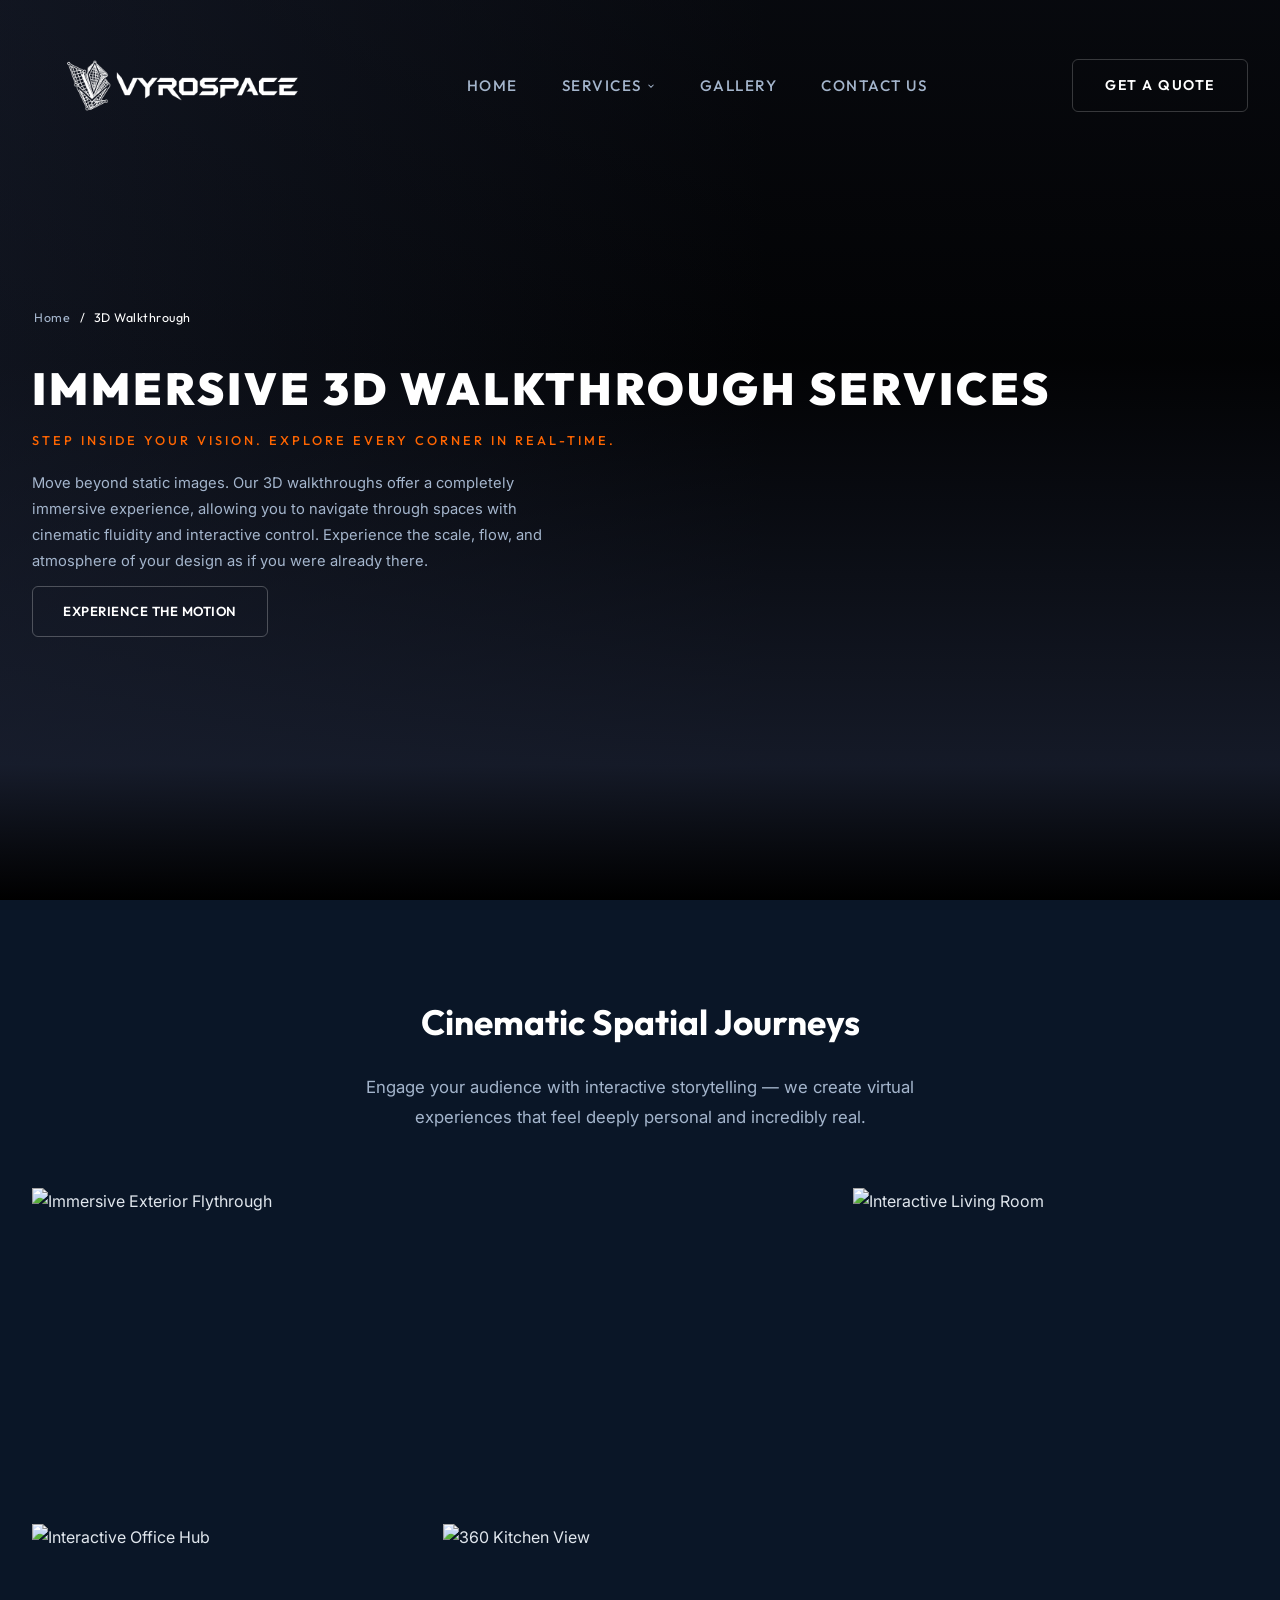
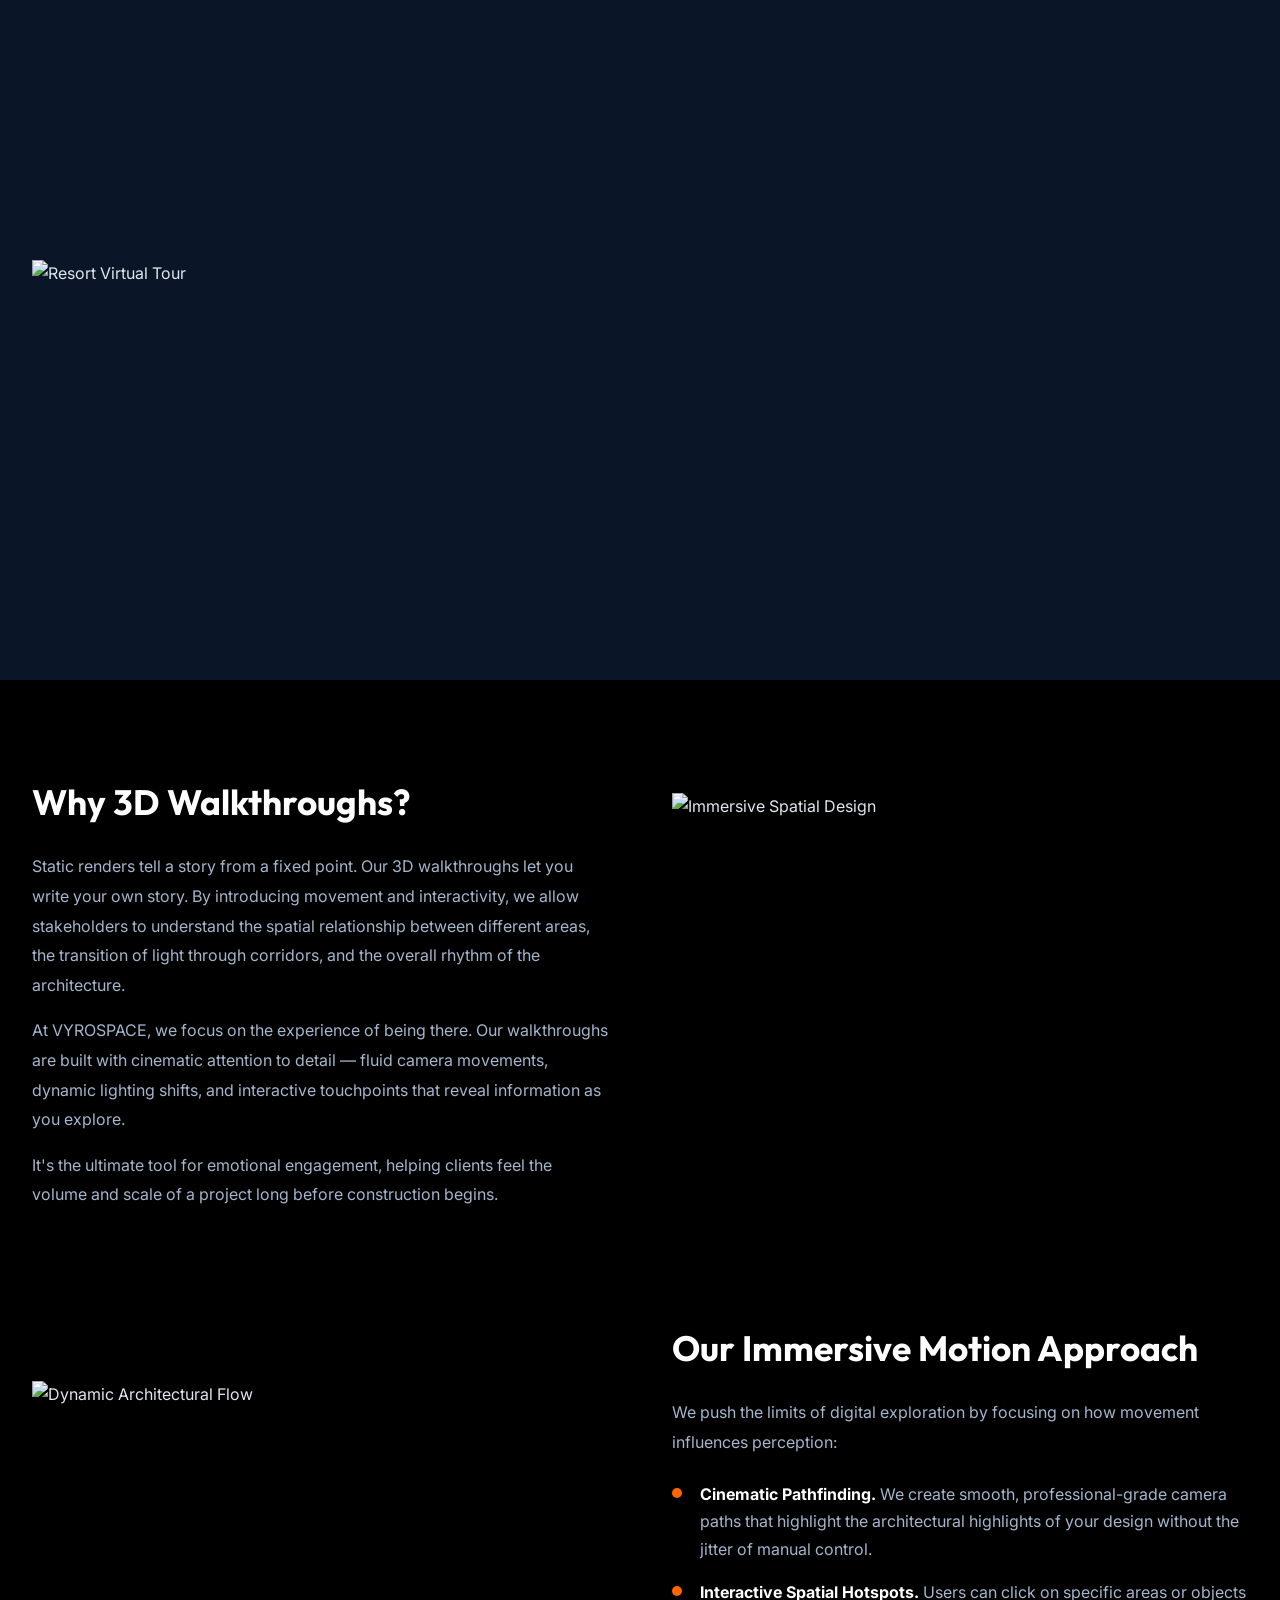
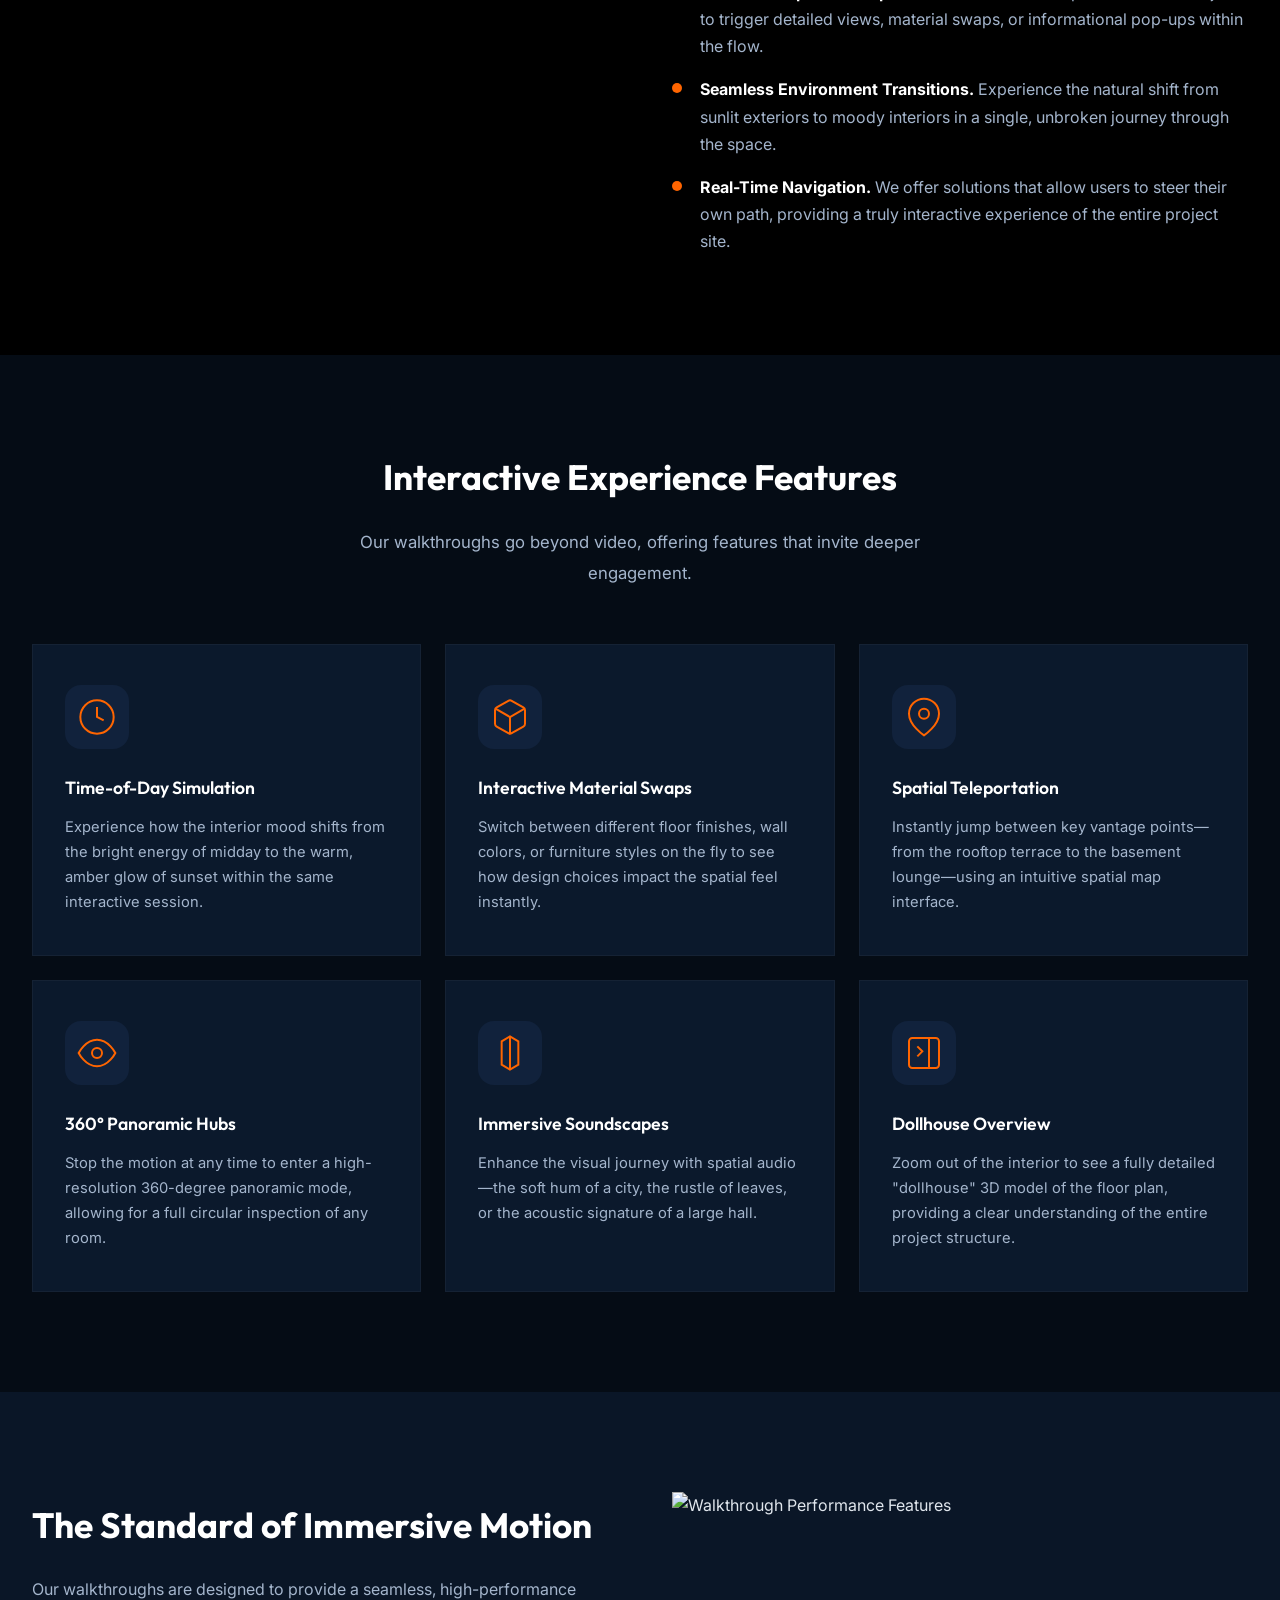
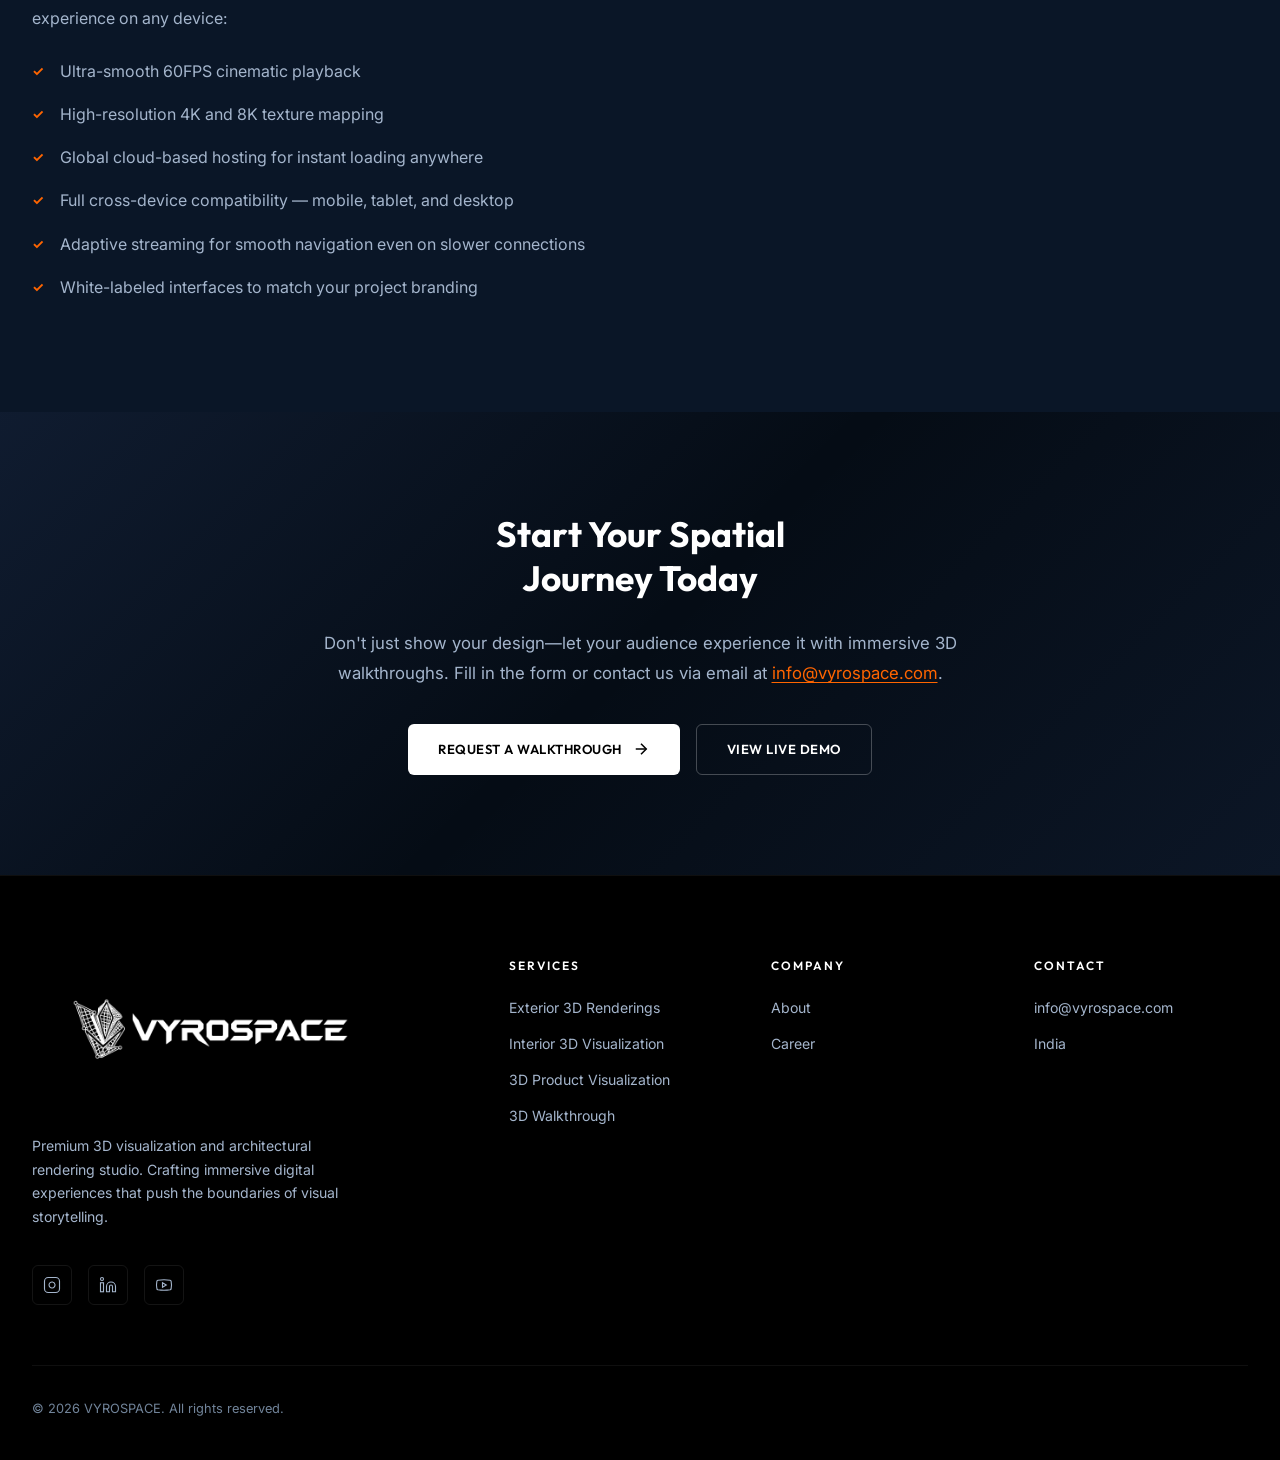
==== commit 9d12bdde: "Remove Terms of Use & Privacy Policy page and all references" ====
--- a/3d-walkthrough.html
+++ b/3d-walkthrough.html
@@ -1,4 +1,4 @@
-﻿<!DOCTYPE html>
+<!DOCTYPE html>
 <html lang="en">
 
 <head>
@@ -495,7 +495,6 @@
             </div>
             <div class="footer-bottom">
                 <p>&copy; 2026 VYROSPACE. All rights reserved.</p>
-                <a href="privacy-policy.html">Terms of Use & Privacy Policy</a>
             </div>
         </div>
     </footer>
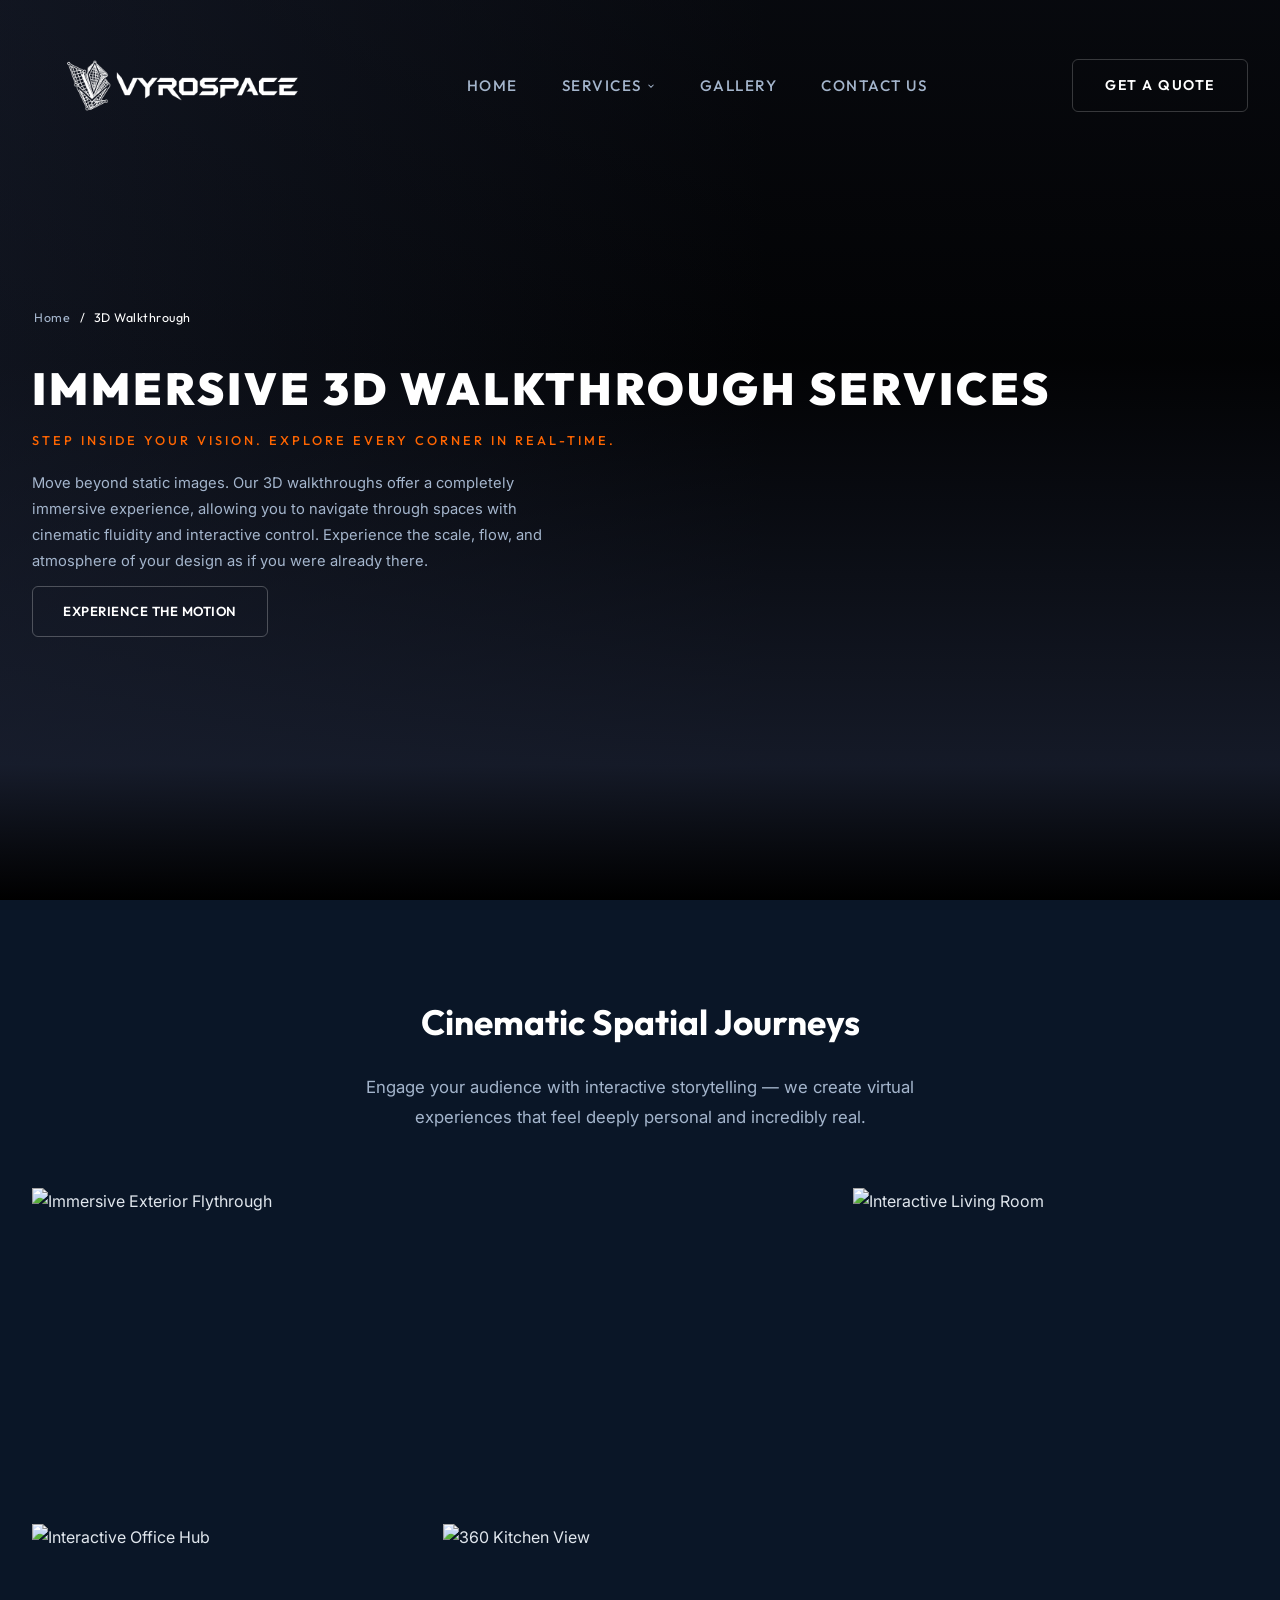
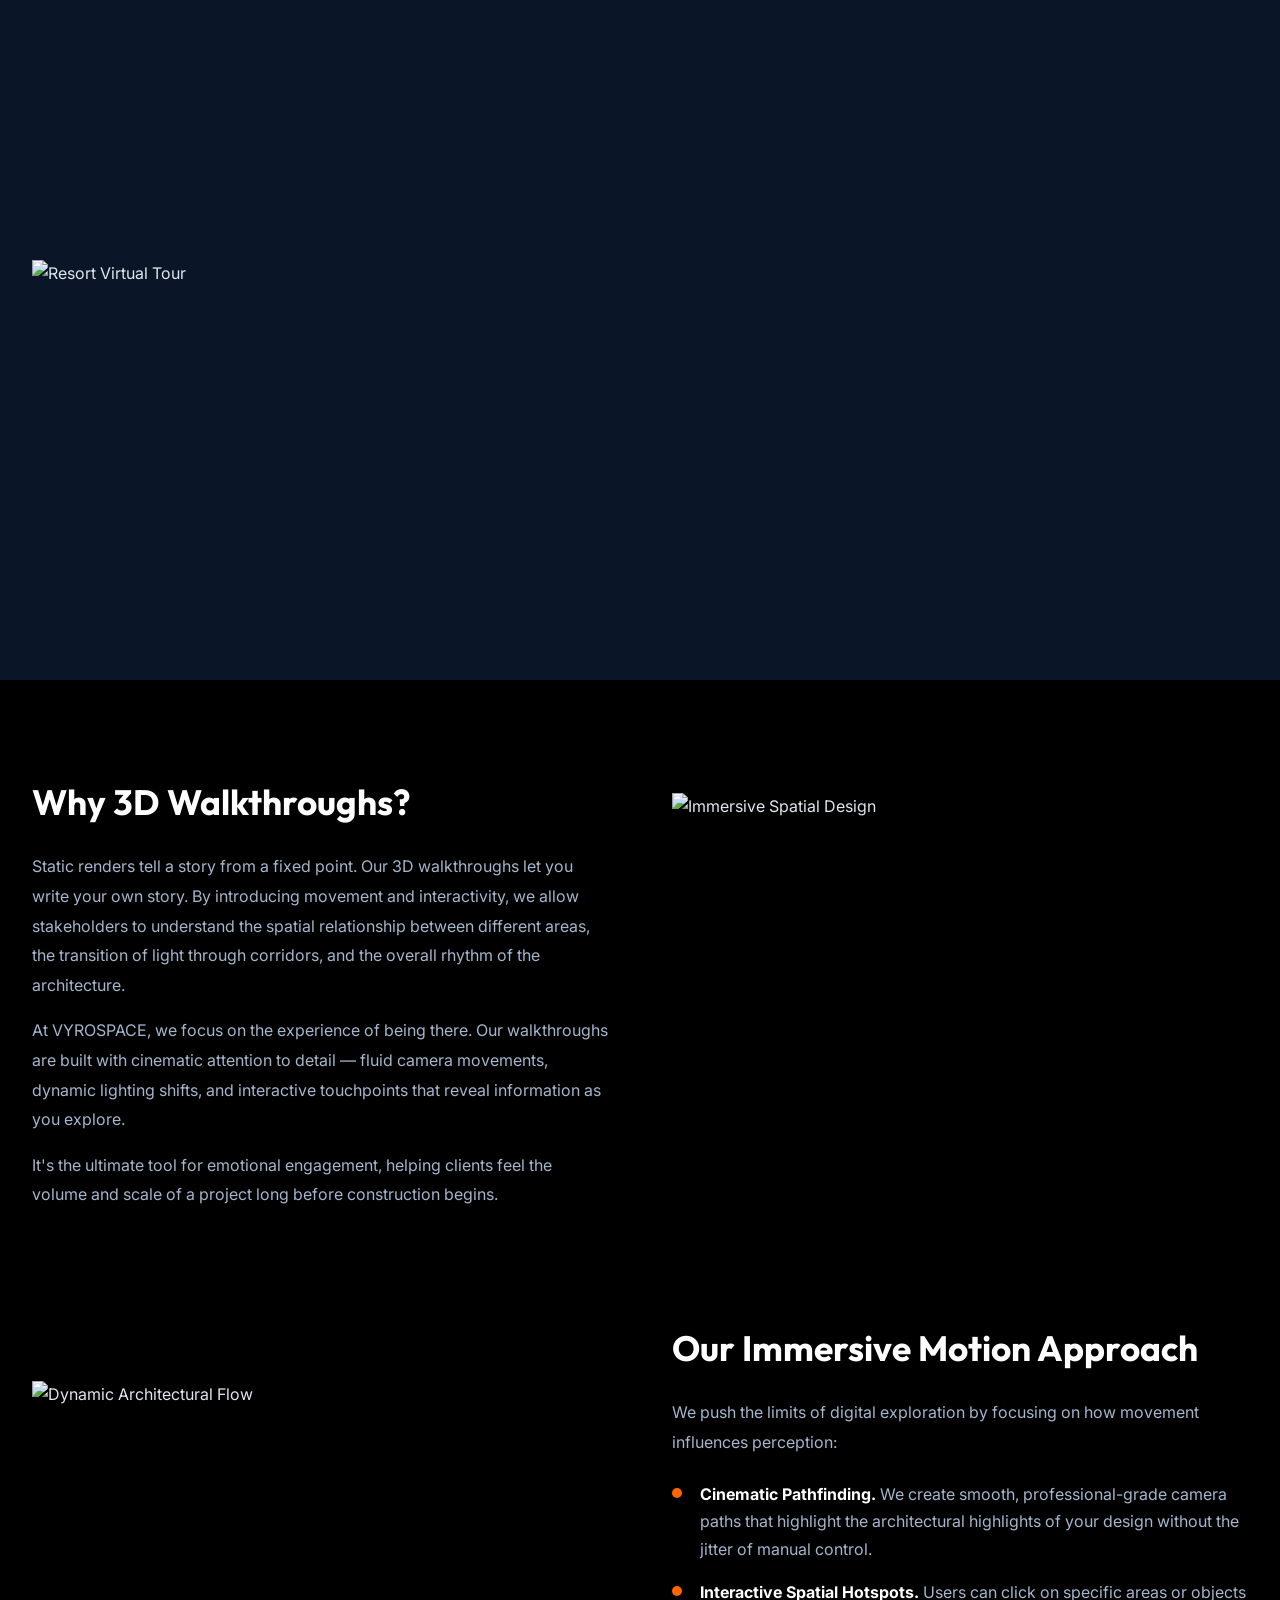
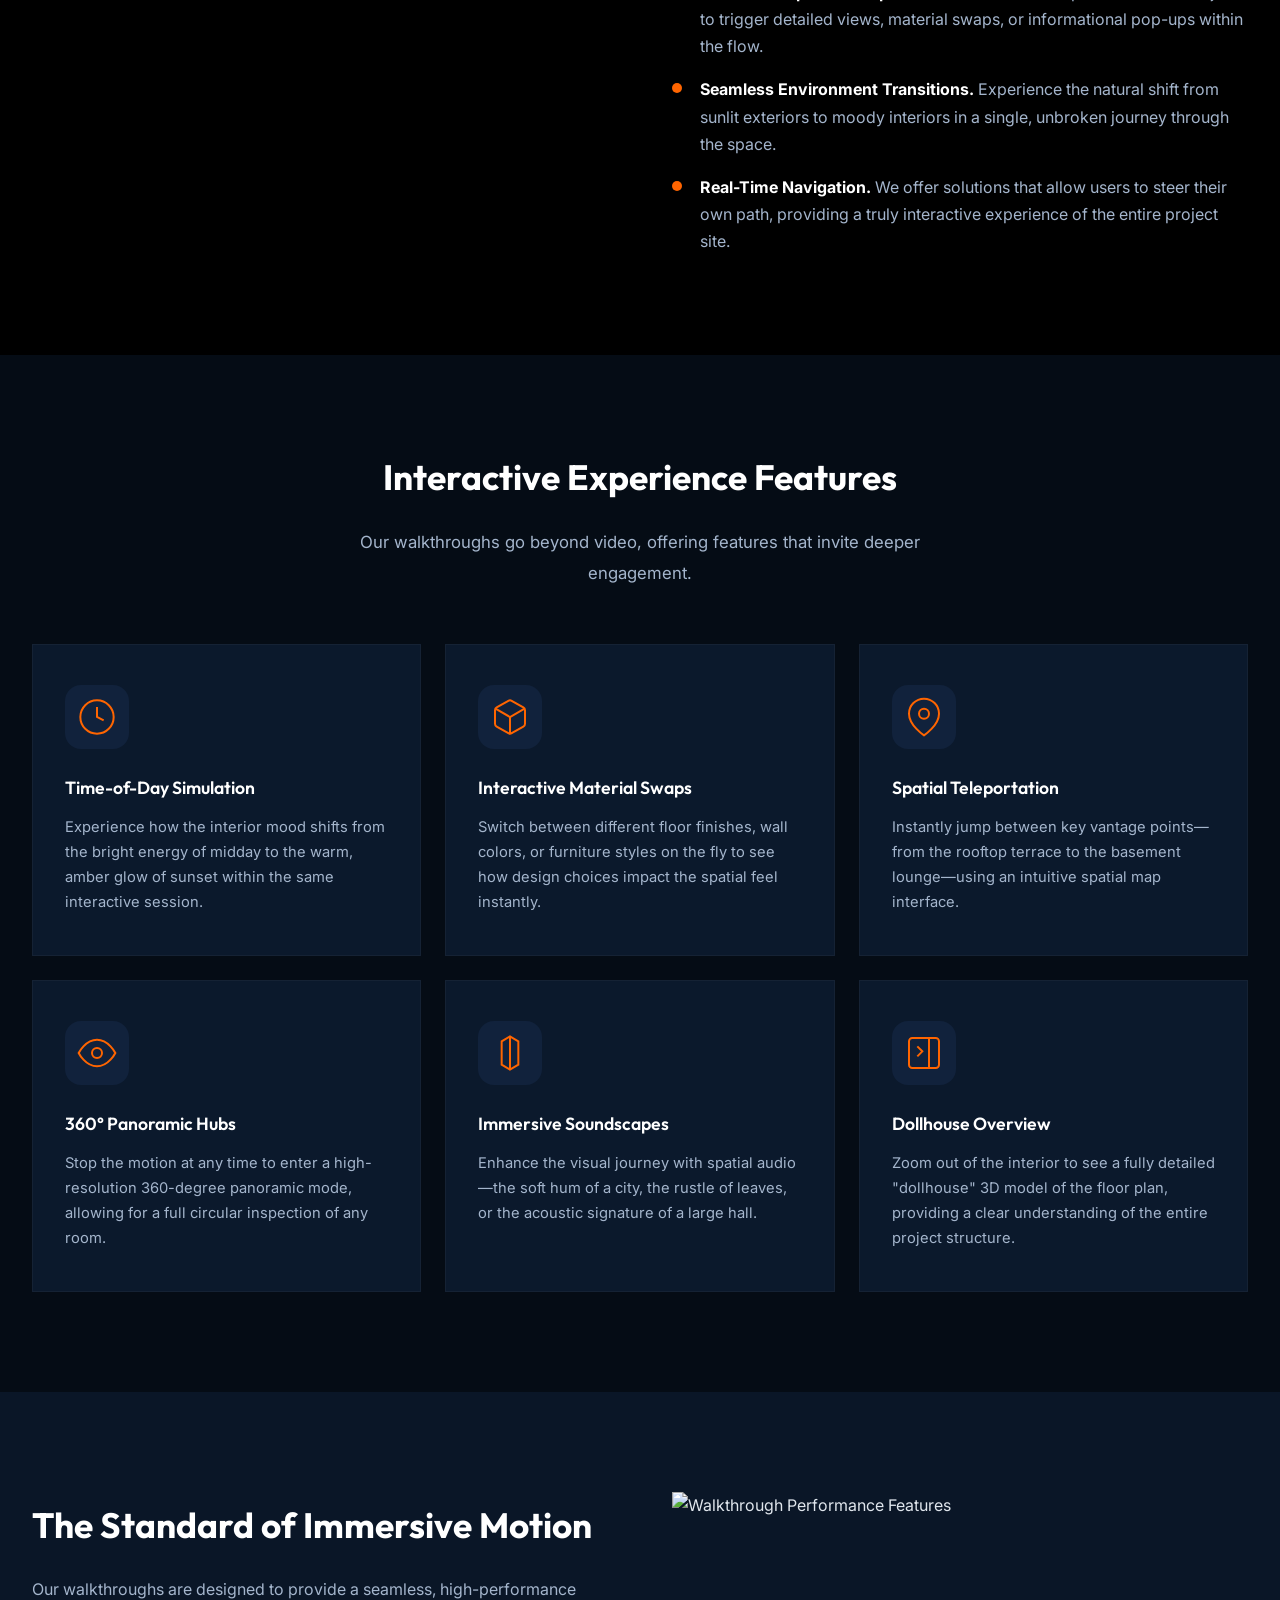
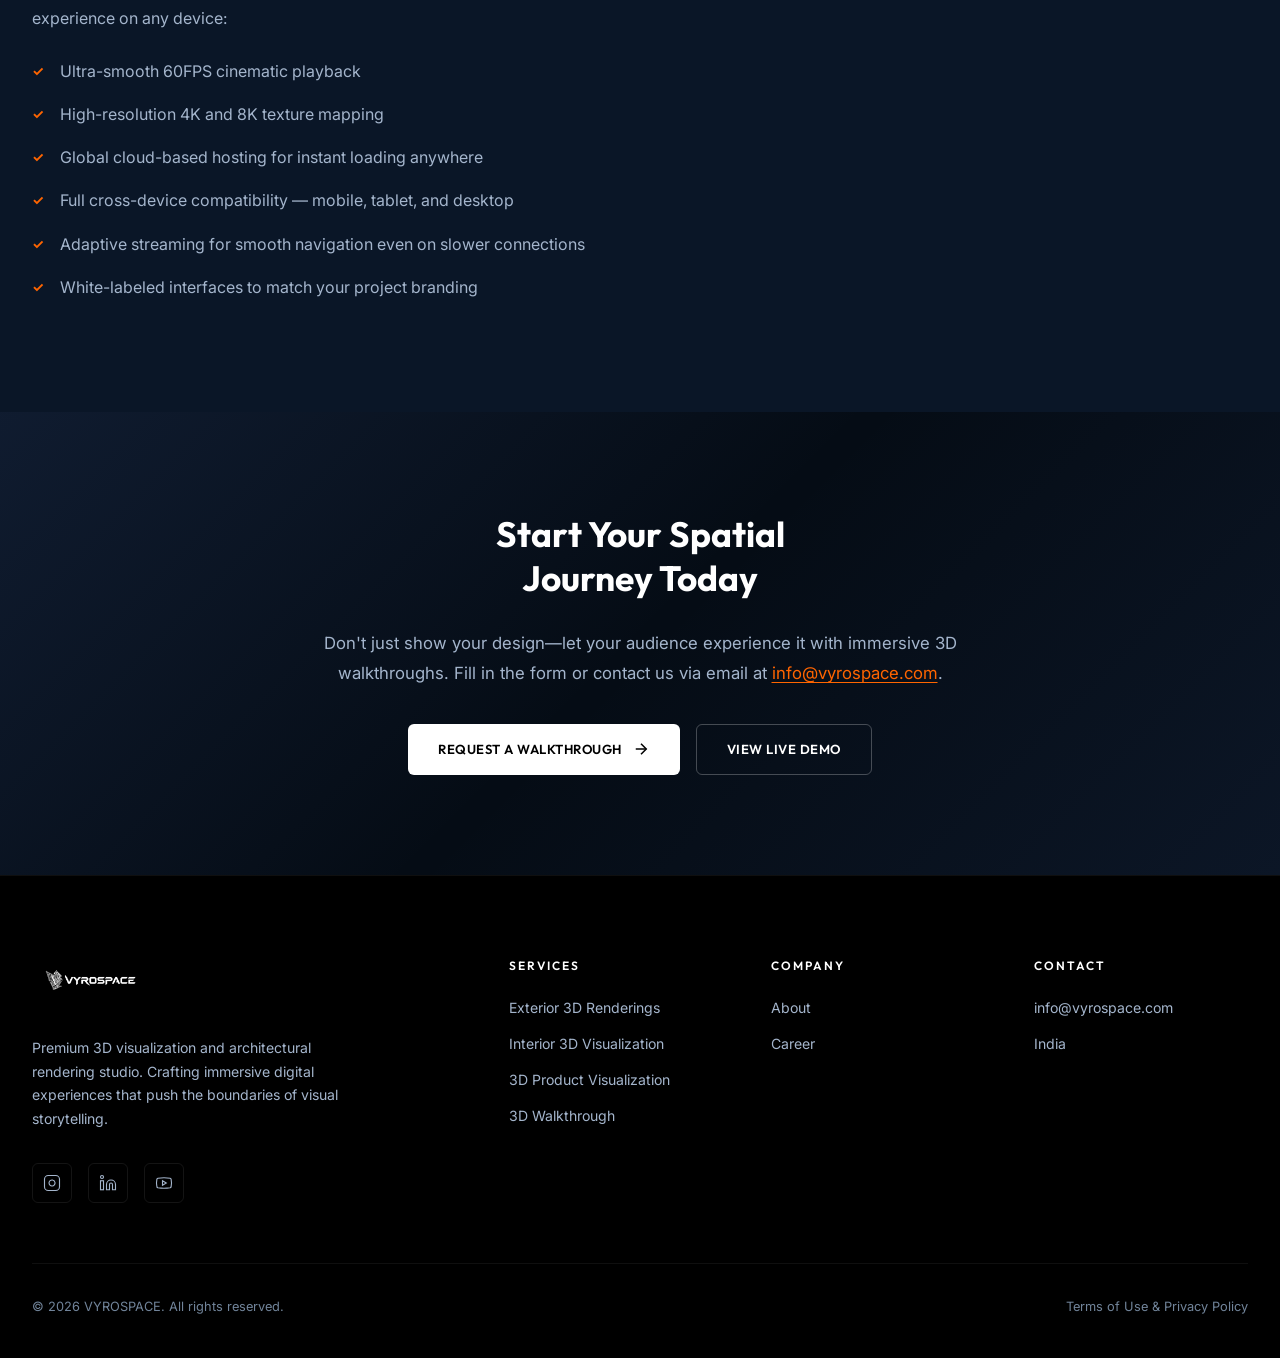
==== commit 3dee6896: "Add customized Terms of Use & Privacy Policy page, re-add footer links and sitemap entry" ====
--- a/3d-walkthrough.html
+++ b/3d-walkthrough.html
@@ -449,7 +449,7 @@
                     <p>Premium 3D visualization and architectural rendering studio. Crafting immersive digital
                         experiences that push the boundaries of visual storytelling.</p>
                     <div class="footer-socials">
-                        <a href="#" aria-label="Instagram">
+                        <a href="https://www.instagram.com/vyrospace_" target="_blank" rel="noopener noreferrer" aria-label="Instagram">
                             <svg width="18" height="18" viewBox="0 0 24 24" fill="none" stroke="currentColor"
                                 stroke-width="1.5">
                                 <rect width="20" height="20" x="2" y="2" rx="5" />
@@ -495,6 +495,7 @@
             </div>
             <div class="footer-bottom">
                 <p>&copy; 2026 VYROSPACE. All rights reserved.</p>
+                <a href="privacy-policy.html">Terms of Use &amp; Privacy Policy</a>
             </div>
         </div>
     </footer>
--- a/style.css
+++ b/style.css
@@ -228,8 +228,8 @@
 }
 
 .footer-brand .nav-logo-img {
-    height: 146px;
-    margin-bottom: 4px;
+    height: 48px;
+    margin-bottom: 0;
 }
 
 .nav-links {
@@ -1583,21 +1583,28 @@
     display: grid;
     grid-template-columns: 2fr 1fr 1fr 1fr;
     gap: 48px;
+    align-items: start;
     margin-bottom: 60px;
+}
+
+.footer-brand {
+    display: flex;
+    flex-direction: column;
+    align-items: flex-start;
 }
 
 .footer-brand p {
     font-size: 0.88rem;
     color: var(--text-muted);
     line-height: 1.7;
-    margin-top: 16px;
+    margin-top: 20px;
     max-width: 320px;
 }
 
 .footer-socials {
     display: flex;
     gap: 16px;
-    margin-top: 24px;
+    margin-top: 20px;
 }
 
 .footer-socials a {
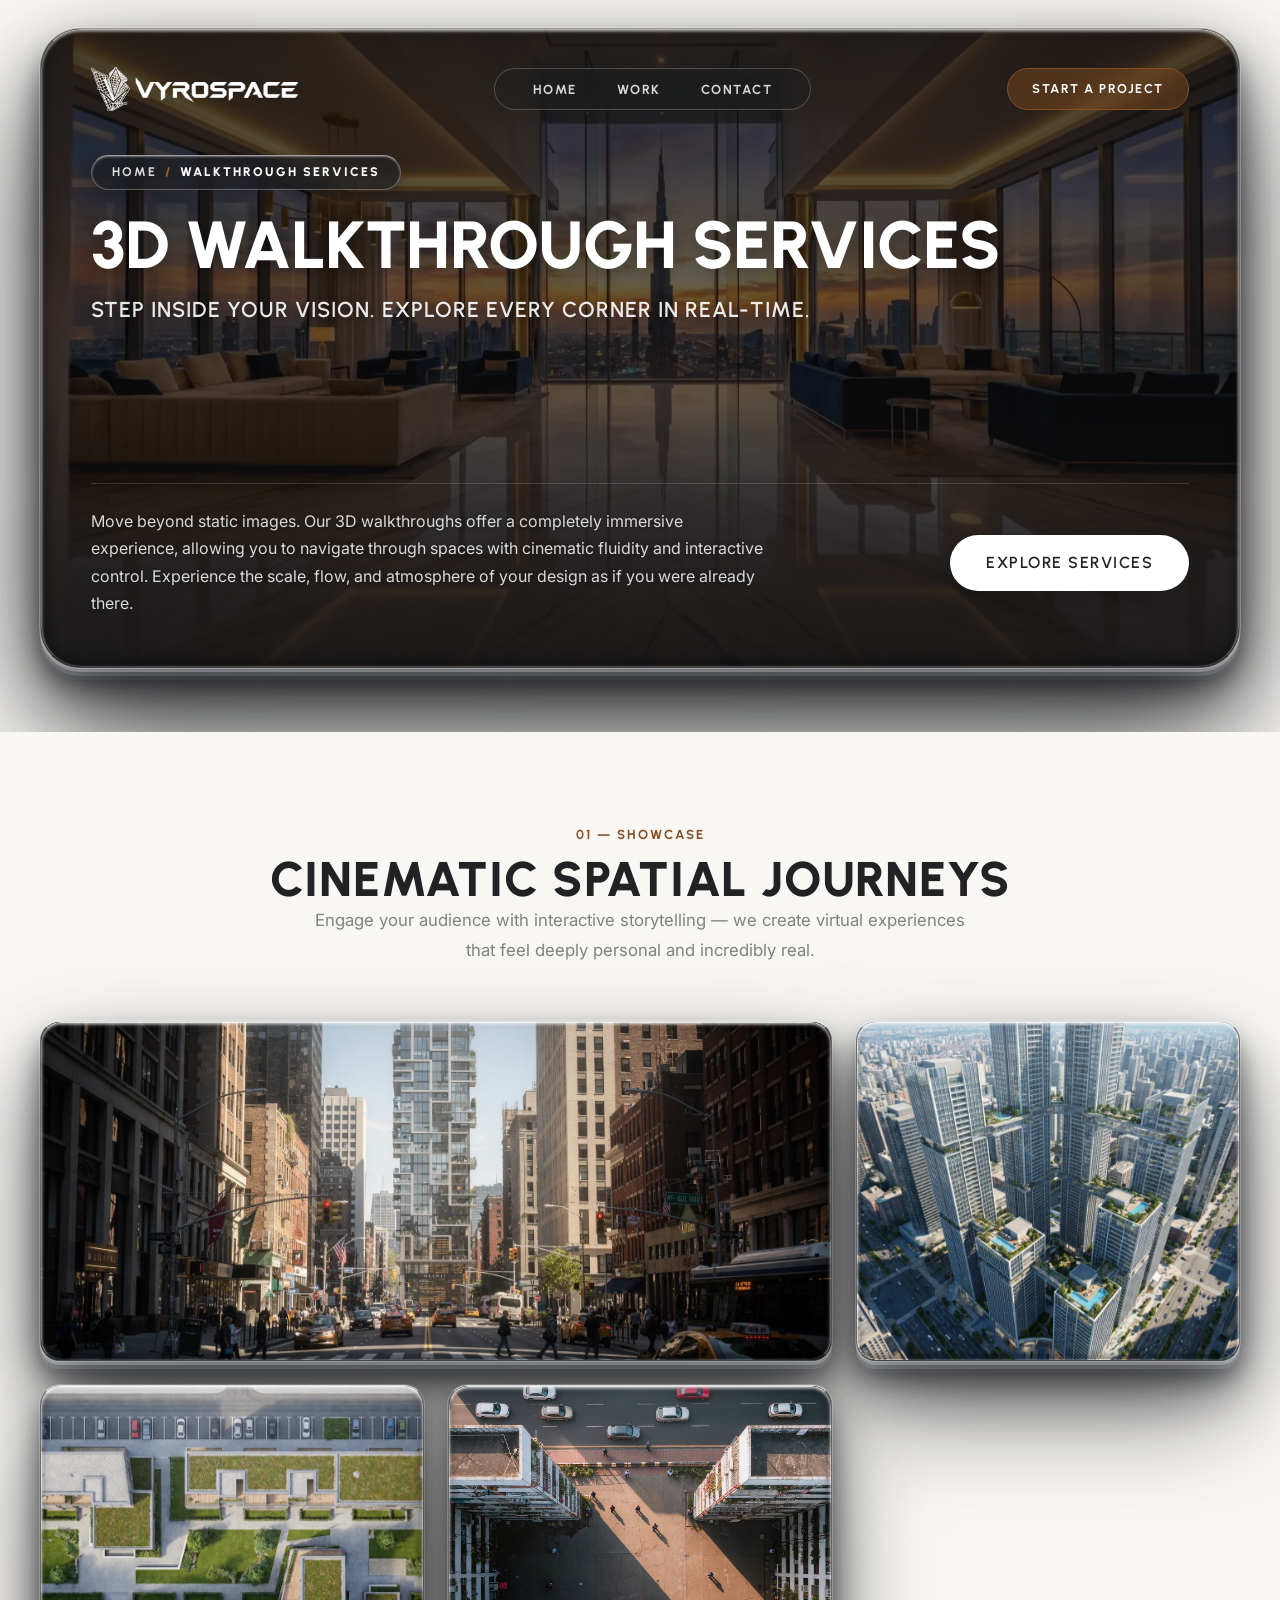
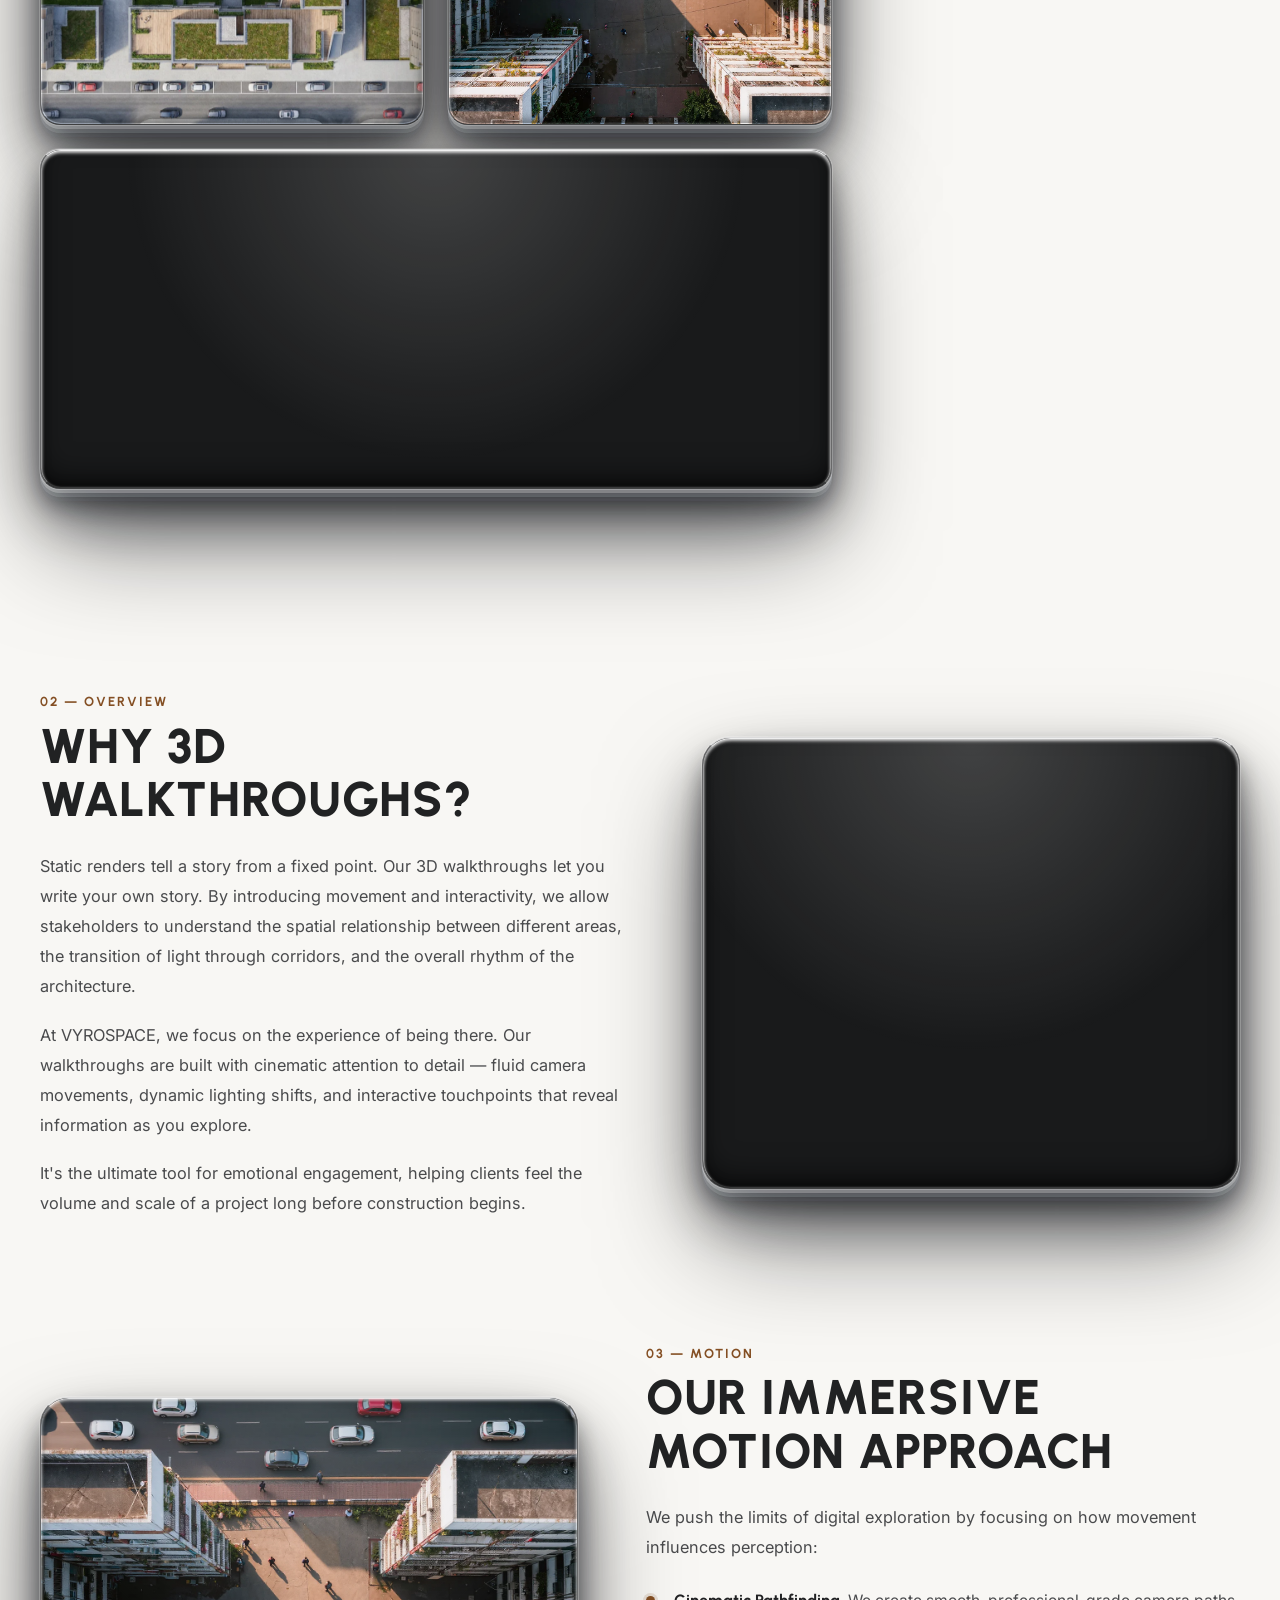
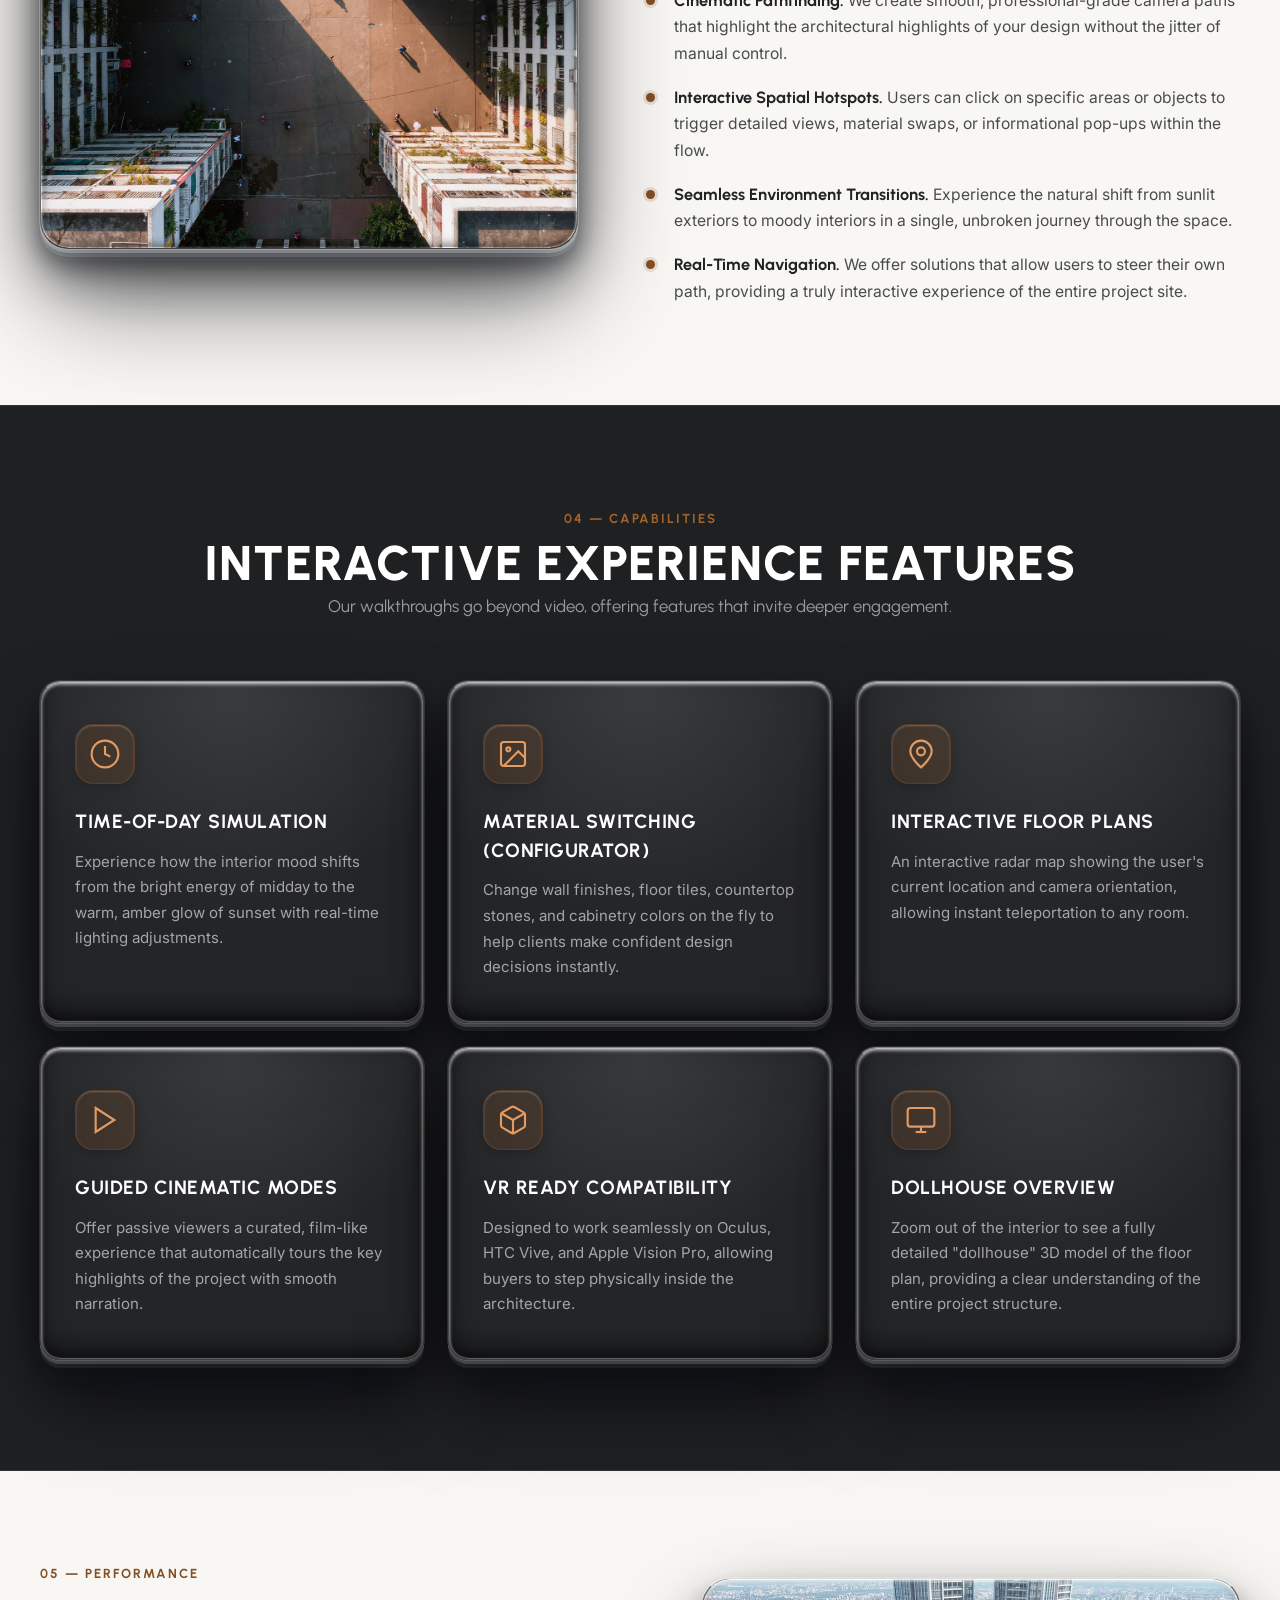
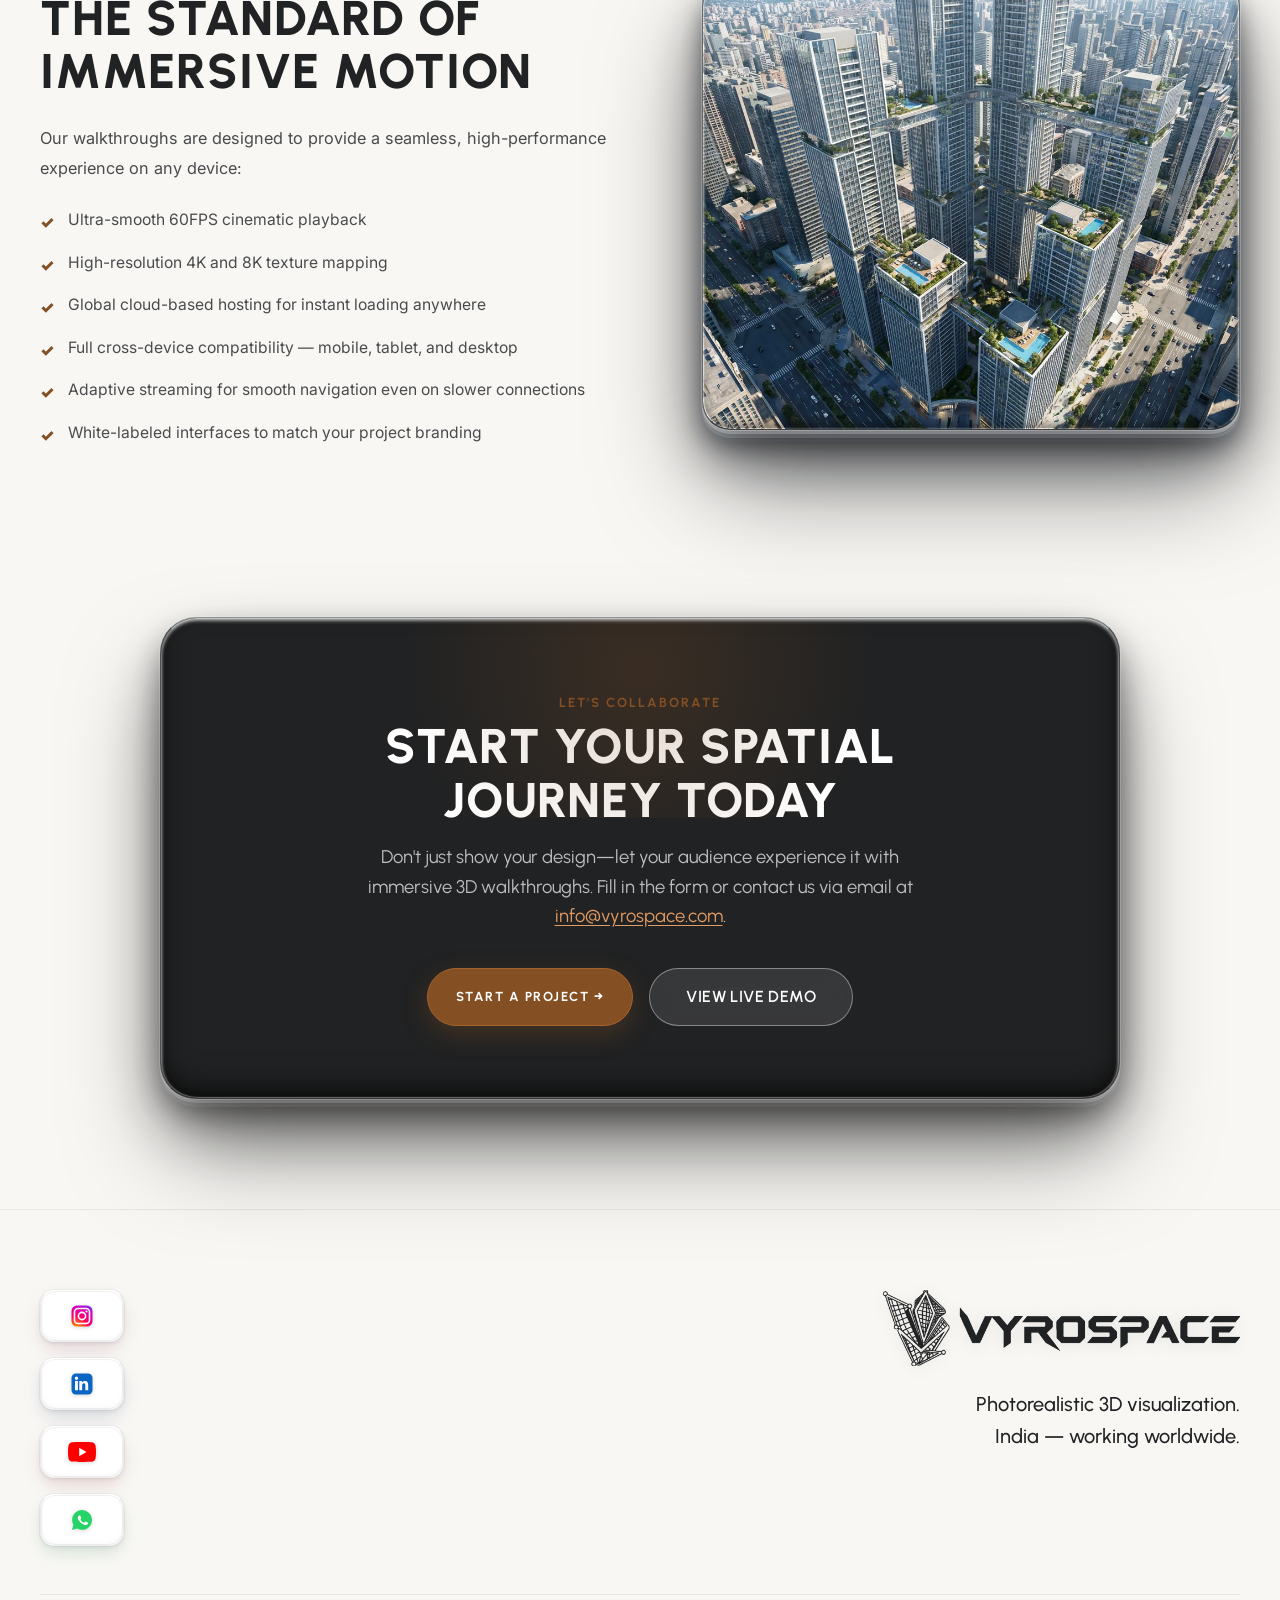
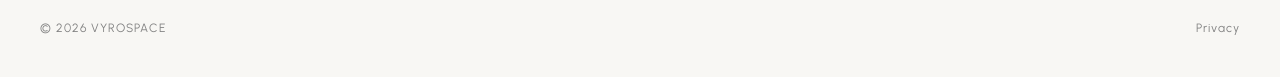
==== commit 4a0f70cd: "Deploy updated website: fix section reveals, align navigation, add official social links, and optimi" ====
--- a/3d-walkthrough.html
+++ b/3d-walkthrough.html
@@ -4,35 +4,37 @@
 <head>
     <meta charset="UTF-8">
     <meta name="viewport" content="width=device-width, initial-scale=1.0">
-    <title>Immersive 3D Walkthrough Services | Virtual Tours — VYROSPACE</title>
+    <title>Walkthrough Services | Interactive Virtual Tours — VYROSPACE</title>
     <meta name="description"
-        content="Experience your projects before they exist with immersive 3D walkthroughs by VYROSPACE. Interactive spatial storytelling and cinematic virtual tours for architecture, real estate, and hospitality worldwide.">
+        content="Experience your projects before they exist with immersive walkthroughs by VYROSPACE. Interactive spatial storytelling and cinematic virtual tours for architecture, real estate, and hospitality worldwide.">
     <link rel="canonical" href="https://vyrospace.com/3d-walkthrough.html">
     <link rel="preconnect" href="https://fonts.googleapis.com">
     <link rel="preconnect" href="https://fonts.gstatic.com" crossorigin>
     <link
-        href="https://fonts.googleapis.com/css2?family=Outfit:wght@300;400;500;600;700;800;900&family=Inter:wght@300;400;500;600&display=swap"
+        href="https://fonts.googleapis.com/css2?family=Urbanist:ital,wght@0,300;0,400;0,500;0,600;0,700;0,800;0,900;1,400&family=Inter:wght@300;400;500;600&display=swap"
         rel="stylesheet">
-    <link rel="stylesheet" href="style.css">
+    <link rel="stylesheet" href="steelform.css">
+    <link rel="stylesheet" href="steelform-pages.css">
+    <!-- Preload hero poster for instant paint -->
+    <link rel="preload" href="web_images/walkthrough_poster.webp" as="image" type="image/webp">
     <!-- Favicon -->
     <link rel="icon" type="image/png" sizes="32x32" href="vyro_main_png.png">
     <link rel="icon" type="image/png" sizes="16x16" href="vyro_main_png.png">
     <link rel="apple-touch-icon" sizes="180x180" href="vyro_main_png.png">
-    <meta name="msapplication-TileColor" content="#ff6500">
-    <meta name="theme-color" content="#0b192c">
+    <meta name="theme-color" content="#212223">
     <!-- Open Graph / Facebook -->
     <meta property="og:type" content="website">
     <meta property="og:url" content="https://vyrospace.com/3d-walkthrough.html">
-    <meta property="og:title" content="Immersive 3D Walkthrough Services | VYROSPACE">
+    <meta property="og:title" content="Walkthrough Services | VYROSPACE">
     <meta property="og:description" content="Interactive spatial storytelling and cinematic virtual tours for architecture, real estate, and hospitality. Step inside your vision before it exists.">
-    <meta property="og:image" content="https://images.unsplash.com/photo-1600585154340-be6161a56a0c?w=1600&q=85">
+    <meta property="og:image" content="https://vyrospace.com/generated%20image/Exterior%203d%20renders/hf_20260221_123254_e76dc5b9-0c51-4465-aec0-39c0541b2e60.png">
     <meta property="og:site_name" content="VYROSPACE">
     <!-- Twitter Card -->
     <meta name="twitter:card" content="summary_large_image">
     <meta name="twitter:url" content="https://vyrospace.com/3d-walkthrough.html">
-    <meta name="twitter:title" content="Immersive 3D Walkthrough Services | VYROSPACE">
+    <meta name="twitter:title" content="Walkthrough Services | VYROSPACE">
     <meta name="twitter:description" content="Interactive spatial storytelling and cinematic virtual tours for architecture and real estate.">
-    <meta name="twitter:image" content="https://images.unsplash.com/photo-1600585154340-be6161a56a0c?w=1600&q=85">
+    <meta name="twitter:image" content="https://vyrospace.com/generated%20image/Exterior%203d%20renders/hf_20260221_123254_e76dc5b9-0c51-4465-aec0-39c0541b2e60.png">
     <!-- Google Search -->
     <meta name="google" content="notranslate">
     <!-- Mobile Web App -->
@@ -134,117 +136,131 @@
     "@type": "VideoObject",
     "name": "VYROSPACE 3D Walkthrough Demo",
     "description": "Immersive 3D walkthrough demonstration showcasing architectural visualization capabilities",
-    "thumbnailUrl": "https://images.unsplash.com/photo-1600585154340-be6161a56a0c?w=1600&q=85",
+    "thumbnailUrl": "https://vyrospace.com/generated%20image/Exterior%203d%20renders/hf_20260221_123254_e76dc5b9-0c51-4465-aec0-39c0541b2e60.png",
     "uploadDate": "2026-02-18",
     "duration": "PT2M"
 }
     </script>
 
-    <!-- ===== NAVIGATION ===== -->
-    <nav class="navbar" id="navbar">
-        <div class="nav-container">
-            <a href="index.html" class="nav-logo"><img src="vyro_main_png.png" alt="VYROSPACE" class="nav-logo-img"></a>
-            <div class="nav-menu" id="navMenu">
-                <ul class="nav-links">
-                    <li><a href="index.html" class="nav-link">Home</a></li>
-                    <li class="nav-dropdown">
-                        <a href="#" class="nav-link nav-link-dropdown">Services
-                            <svg width="10" height="10" viewBox="0 0 24 24" fill="none" stroke="currentColor"
-                                stroke-width="2.5">
-                                <polyline points="6 9 12 15 18 9" />
-                            </svg>
-                        </a>
-                        <div class="dropdown-menu">
-                            <a href="exterior-rendering.html">Exterior 3D Renderings</a>
-                            <a href="interior-visualization.html">Interior 3D Visualization</a>
-                            <a href="product-visualization.html">3D Product Visualization</a>
-                            <a href="3d-walkthrough.html" class="active">3D Walkthrough</a>
-                        </div>
-                    </li>
-                    <li><a href="index.html#works" class="nav-link">Gallery</a></li>
-                    <li><a href="index.html#contact" class="nav-link">Contact Us</a></li>
+    <!-- ===== SCROLL-UP REVEAL FLOATING NAVBAR ===== -->
+    <header class="floating-header" id="floatingNav" aria-label="Main Floating Navigation">
+        <div class="floating-nav-inner">
+            <a href="index.html" class="floating-nav-brand" title="VYROSPACE Home">
+                <img src="vyro_main_trimmed.png" alt="VYROSPACE" class="floating-nav-logo" decoding="async">
+            </a>
+            <nav class="floating-nav-menu" aria-label="Quick links">
+                <ul class="floating-pill-list">
+                    <li><a href="index.html" class="floating-nav-link">HOME</a></li>
+                    <li><a href="index.html#work" class="floating-nav-link">WORK</a></li>
+                    <li><a href="index.html#contact" class="floating-nav-link">CONTACT</a></li>
                 </ul>
-            </div>
-            <a href="index.html#contact" class="nav-cta-btn">Get a Quote</a>
-            <button class="hamburger" id="hamburger" aria-label="Toggle menu">
-                <span></span><span></span><span></span>
-            </button>
-        </div>
-    </nav>
-
-    <!-- ===== HERO SECTION ===== -->
-    <section class="hero service-hero" id="hero">
-        <div class="hero-video-bg">
-            <video autoplay muted loop playsinline class="hero-bg-img">
-                <source src="hf_20260218_150059_e7d3cd63-dfe4-425d-a7bb-986e0fa27bad.mp4" type="video/mp4">
+            </nav>
+            <div class="floating-nav-action">
+                <a href="index.html#contact" class="floating-nav-cta">START A PROJECT</a>
+            </div>
+        </div>
+    </header>
+
+    <!-- ===== HERO SECTION CONTAINER ===== -->
+    <div class="steelform-container">
+        <section class="hero-stadium service-hero-stadium" id="hero">
+            <!-- Background Video (Optimized 2.2MB faststart with poster) -->
+            <video autoplay muted loop playsinline preload="metadata" class="hero-video-bg service-hero-bg" poster="web_images/walkthrough_poster.webp">
+                <source src="web_images/walkthrough_hero_ultrafast.mp4" type="video/mp4">
             </video>
-            <div class="hero-overlay"></div>
-        </div>
-
-        <div class="hero-content">
-            <div class="hero-breadcrumb">
-                <a href="index.html">Home</a>
-                <span>/</span>
-                <span>3D Walkthrough</span>
-            </div>
-            <h1 class="hero-title">Immersive 3D Walkthrough Services</h1>
-            <p class="hero-tagline">Step inside your vision. Explore every corner in real-time.</p>
-            <p class="hero-desc">Move beyond static images. Our 3D walkthroughs offer a completely immersive experience,
-                allowing you to navigate through spaces with cinematic fluidity and interactive control. Experience the
-                scale, flow, and atmosphere of your design as if you were already there.</p>
-            <div class="hero-cta-row">
-                <a href="#services-overview" class="btn btn-outline-hero">Experience the Motion</a>
-            </div>
-        </div>
-    </section>
+
+            <!-- Navigation -->
+            <nav class="hero-nav">
+                <a href="index.html" class="nav-brand" title="VYROSPACE Home">
+                    <img src="vyro_main_trimmed.png" alt="VYROSPACE" class="nav-brand-img" decoding="async">
+                </a>
+
+                <ul class="nav-pill-menu" id="navPillMenu">
+                    <li><a href="index.html">HOME</a></li>
+                    <li><a href="index.html#work">WORK</a></li>
+                    <li><a href="index.html#contact">CONTACT</a></li>
+                </ul>
+
+                <div class="nav-contact-action">
+                    <a href="index.html#contact" class="nav-cta-pill">START A PROJECT</a>
+                    <button class="mobile-nav-toggle" id="mobileNavToggle" aria-label="Toggle navigation">&#9776;</button>
+                </div>
+            </nav>
+
+            <!-- Hero Middle Content -->
+            <div class="service-hero-middle">
+                <div class="hero-breadcrumb">
+                    <a href="index.html">HOME</a>
+                    <span class="bc-sep">/</span>
+                    <span>WALKTHROUGH SERVICES</span>
+                </div>
+                <h1 class="service-hero-title">3D WALKTHROUGH SERVICES</h1>
+                <p class="service-hero-tagline">STEP INSIDE YOUR VISION. EXPLORE EVERY CORNER IN REAL-TIME.</p>
+            </div>
+
+            <!-- Hero Bottom Row -->
+            <div class="service-hero-bottom">
+                <p class="service-hero-desc">Move beyond static images. Our 3D walkthroughs offer a completely immersive experience, allowing you to navigate through spaces with cinematic fluidity and interactive control. Experience the scale, flow, and atmosphere of your design as if you were already there.</p>
+                <div class="service-hero-actions">
+                    <a href="#services-overview" class="btn-pill btn-pill-white">EXPLORE SERVICES</a>
+                </div>
+            </div>
+        </section>
+    </div>
+
+    <!-- ===== STICKY CONTACT ===== -->
+    <a href="index.html#contact" class="sticky-cta" id="stickyCta" aria-label="Start a Project">
+        <span class="sticky-cta-text">START A PROJECT</span>
+    </a>
 
     <!-- ===== GALLERY SHOWCASE — Full Width ===== -->
     <section class="sp-showcase">
         <div class="container">
             <div class="sp-showcase-header">
+                <span class="section-num">01 &mdash; SHOWCASE</span>
                 <h2 class="section-heading section-heading-center">Cinematic Spatial Journeys</h2>
                 <p class="sp-showcase-subtitle">Engage your audience with interactive storytelling — we create virtual
                     experiences that feel deeply personal and incredibly real.</p>
             </div>
             <div class="sp-showcase-grid">
                 <div class="sp-showcase-item sp-showcase-wide reveal-item">
-                    <img src="https://images.unsplash.com/photo-1600585154340-be6161a56a0c?w=1000&q=85"
-                        alt="Immersive Exterior Flythrough" loading="lazy">
+                    <img src="generated image/Exterior 3d renders/hf_20260221_123254_e76dc5b9-0c51-4465-aec0-39c0541b2e60.webp"
+                        alt="Architectural Walkthrough" loading="lazy" decoding="async">
                     <div class="sp-showcase-overlay">
-                        <span class="sp-showcase-tag">Cinematic</span>
-                        <h3>Estate Flythrough Tour</h3>
+                        <span class="sp-showcase-tag">Walkthrough</span>
+                        <h3>Architectural Visualization</h3>
                     </div>
                 </div>
                 <div class="sp-showcase-item reveal-item">
-                    <img src="https://images.unsplash.com/photo-1628744276520-63082f13e61c?w=600&q=85"
-                        alt="Interactive Living Room" loading="lazy">
+                    <img src="generated image/Exterior 3d renders/hf_20260221_121016_e4395e83-52bc-44e2-ba23-70b69412b3ac.webp"
+                        alt="3D Walkthrough" loading="lazy" decoding="async">
                     <div class="sp-showcase-overlay">
-                        <span class="sp-showcase-tag">Interactive</span>
-                        <h3>Living Area Exploration</h3>
+                        <span class="sp-showcase-tag">Walkthrough</span>
+                        <h3>Spatial Walkthrough</h3>
                     </div>
                 </div>
                 <div class="sp-showcase-item reveal-item">
-                    <img src="https://images.unsplash.com/photo-1497366811353-6870744d04b2?w=600&q=85"
-                        alt="Interactive Office Hub" loading="lazy">
+                    <img src="generated image/Exterior 3d renders/hf_20260221_121513_303f53cf-b83a-4855-addb-8e6ac72d83f4.webp"
+                        alt="Cinematic Tour" loading="lazy" decoding="async">
                     <div class="sp-showcase-overlay">
-                        <span class="sp-showcase-tag">Spatial Flow</span>
-                        <h3>Modern Office Walkthrough</h3>
+                        <span class="sp-showcase-tag">Animation</span>
+                        <h3>Cinematic Tour</h3>
                     </div>
                 </div>
                 <div class="sp-showcase-item reveal-item">
-                    <img src="https://images.unsplash.com/photo-1600607687920-4e2a09cf159d?w=600&q=85"
-                        alt="360 Kitchen View" loading="lazy">
+                    <img src="generated image/Exterior 3d renders/hf_20260221_115943_a112597f-3e44-4883-919c-834eb1b8e843.webp"
+                        alt="360° View" loading="lazy" decoding="async">
                     <div class="sp-showcase-overlay">
-                        <span class="sp-showcase-tag">360° View</span>
-                        <h3>Gourmet Kitchen Panorama</h3>
+                        <span class="sp-showcase-tag">360°</span>
+                        <h3>Interactive 360°</h3>
                     </div>
                 </div>
                 <div class="sp-showcase-item sp-showcase-wide reveal-item">
-                    <img src="https://images.unsplash.com/photo-1512918728675-ed5a9ecdebfd?w=1000&q=85"
-                        alt="Resort Virtual Tour" loading="lazy">
+                    <img src="generated image/Exterior 3d renders/hf_20260221_113256_a02691ce-7f8d-4e31-898c-9289a96d7711.webp"
+                        alt="Resort Walkthrough" loading="lazy" decoding="async">
                     <div class="sp-showcase-overlay">
-                        <span class="sp-showcase-tag">Immersive</span>
-                        <h3>Resort Grounds Walkthrough</h3>
+                        <span class="sp-showcase-tag">Hospitality</span>
+                        <h3>Resort Walkthrough</h3>
                     </div>
                 </div>
             </div>
@@ -256,6 +272,7 @@
         <div class="container">
             <div class="sp-detail-block reveal-item">
                 <div class="sp-detail-text">
+                    <span class="section-num">02 &mdash; OVERVIEW</span>
                     <h2 class="section-heading">Why 3D Walkthroughs?</h2>
                     <p>Static renders tell a story from a fixed point. Our 3D walkthroughs let you write your own story.
                         By introducing movement and interactivity, we allow stakeholders to understand the spatial
@@ -268,13 +285,14 @@
                         project long before construction begins.</p>
                 </div>
                 <div class="sp-detail-image">
-                    <img src="https://images.unsplash.com/photo-1545324418-cc1a3fa10c00?w=800&q=85"
-                        alt="Immersive Spatial Design" loading="lazy">
+                    <img src="generated image/Exterior 3d renders/hf_20260221_122519_06183a91-9ae4-438c-ad86-8a1e2486ff02.webp"
+                        alt="Immersive Spatial Design" loading="lazy" decoding="async">
                 </div>
             </div>
 
             <div class="sp-detail-block sp-detail-reverse reveal-item">
                 <div class="sp-detail-text">
+                    <span class="section-num">03 &mdash; MOTION</span>
                     <h2 class="section-heading">Our Immersive Motion Approach</h2>
                     <p>We push the limits of digital exploration by focusing on how movement influences perception:</p>
                     <ul class="sp-feature-list">
@@ -298,8 +316,8 @@
                     </ul>
                 </div>
                 <div class="sp-detail-image">
-                    <img src="https://images.unsplash.com/photo-1486406146926-c627a92ad1ab?w=800&q=85"
-                        alt="Dynamic Architectural Flow" loading="lazy">
+                    <img src="generated image/Exterior 3d renders/hf_20260221_115943_a112597f-3e44-4883-919c-834eb1b8e843.webp"
+                        alt="Dynamic Architectural Flow" loading="lazy" decoding="async">
                 </div>
             </div>
         </div>
@@ -308,79 +326,81 @@
     <!-- ===== UNIQUE FEATURES — Cards ===== -->
     <section class="sp-services-types">
         <div class="container">
-            <h2 class="section-heading section-heading-center">Interactive Experience Features</h2>
+            <div style="text-align: center;">
+                <span class="section-num">04 &mdash; CAPABILITIES</span>
+                <h2 class="section-heading section-heading-center">Interactive Experience Features</h2>
+            </div>
             <p class="sp-services-intro">Our walkthroughs go beyond video, offering features that invite deeper
                 engagement.</p>
             <div class="sp-types-grid">
                 <div class="sp-type-card reveal-item">
                     <div class="sp-type-icon">
-                        <svg width="40" height="40" viewBox="0 0 24 24" fill="none" stroke="currentColor"
-                            stroke-width="1.2">
+                        <svg width="32" height="32" viewBox="0 0 24 24" fill="none" stroke="currentColor"
+                            stroke-width="1.6">
                             <circle cx="12" cy="12" r="10" />
                             <polyline points="12 6 12 12 16 14" />
                         </svg>
                     </div>
                     <h3>Time-of-Day Simulation</h3>
                     <p>Experience how the interior mood shifts from the bright energy of midday to the warm, amber glow
-                        of sunset within the same interactive session.</p>
-                </div>
-                <div class="sp-type-card reveal-item">
-                    <div class="sp-type-icon">
-                        <svg width="40" height="40" viewBox="0 0 24 24" fill="none" stroke="currentColor"
-                            stroke-width="1.2">
-                            <path
-                                d="M21 16V8a2 2 0 0 0-1-1.73l-7-4a2 2 0 0 0-2 0l-7 4A2 2 0 0 0 3 8v8a2 2 0 0 0 1 1.73l7 4a2 2 0 0 0 2 0l7-4A2 2 0 0 0 21 16z" />
+                        of sunset with real-time lighting adjustments.</p>
+                </div>
+                <div class="sp-type-card reveal-item">
+                    <div class="sp-type-icon">
+                        <svg width="32" height="32" viewBox="0 0 24 24" fill="none" stroke="currentColor"
+                            stroke-width="1.6">
+                            <rect x="3" y="3" width="18" height="18" rx="2" ry="2" />
+                            <circle cx="8.5" cy="8.5" r="1.5" />
+                            <polyline points="21 15 16 10 5 21" />
+                        </svg>
+                    </div>
+                    <h3>Material Switching (Configurator)</h3>
+                    <p>Change wall finishes, floor tiles, countertop stones, and cabinetry colors on the fly to help
+                        clients make confident design decisions instantly.</p>
+                </div>
+                <div class="sp-type-card reveal-item">
+                    <div class="sp-type-icon">
+                        <svg width="32" height="32" viewBox="0 0 24 24" fill="none" stroke="currentColor"
+                            stroke-width="1.6">
+                            <path d="M12 2a8 8 0 0 0-8 8c0 5.25 8 12 8 12s8-6.75 8-12a8 8 0 0 0-8-8z" />
+                            <circle cx="12" cy="10" r="3" />
+                        </svg>
+                    </div>
+                    <h3>Interactive Floor Plans</h3>
+                    <p>An interactive radar map showing the user's current location and camera orientation, allowing
+                        instant teleportation to any room.</p>
+                </div>
+                <div class="sp-type-card reveal-item">
+                    <div class="sp-type-icon">
+                        <svg width="32" height="32" viewBox="0 0 24 24" fill="none" stroke="currentColor"
+                            stroke-width="1.6">
+                            <polygon points="5 3 19 12 5 21 5 3" />
+                        </svg>
+                    </div>
+                    <h3>Guided Cinematic Modes</h3>
+                    <p>Offer passive viewers a curated, film-like experience that automatically tours the key highlights
+                        of the project with smooth narration.</p>
+                </div>
+                <div class="sp-type-card reveal-item">
+                    <div class="sp-type-icon">
+                        <svg width="32" height="32" viewBox="0 0 24 24" fill="none" stroke="currentColor"
+                            stroke-width="1.6">
+                            <path d="M21 16V8a2 2 0 0 0-1-1.73l-7-4a2 2 0 0 0-2 0l-7 4A2 2 0 0 0 3 8v8a2 2 0 0 0 1 1.73l7 4a2 2 0 0 0 2 0l7-4A2 2 0 0 0 21 16z" />
                             <polyline points="3.27 6.96 12 12.01 20.73 6.96" />
                             <line x1="12" y1="22.08" x2="12" y2="12" />
                         </svg>
                     </div>
-                    <h3>Interactive Material Swaps</h3>
-                    <p>Switch between different floor finishes, wall colors, or furniture styles on the fly to see how
-                        design choices impact the spatial feel instantly.</p>
-                </div>
-                <div class="sp-type-card reveal-item">
-                    <div class="sp-type-icon">
-                        <svg width="40" height="40" viewBox="0 0 24 24" fill="none" stroke="currentColor"
-                            stroke-width="1.2">
-                            <path d="M21 10c0 7-9 13-9 13s-9-6-9-13a9 9 0 0 1 18 0z" />
-                            <circle cx="12" cy="10" r="3" />
-                        </svg>
-                    </div>
-                    <h3>Spatial Teleportation</h3>
-                    <p>Instantly jump between key vantage points—from the rooftop terrace to the basement lounge—using
-                        an intuitive spatial map interface.</p>
-                </div>
-                <div class="sp-type-card reveal-item">
-                    <div class="sp-type-icon">
-                        <svg width="40" height="40" viewBox="0 0 24 24" fill="none" stroke="currentColor"
-                            stroke-width="1.2">
-                            <path d="M1 12s4-8 11-8 11 8 11 8-4 8-11 8-11-8-11-8z" />
-                            <circle cx="12" cy="12" r="3" />
-                        </svg>
-                    </div>
-                    <h3>360° Panoramic Hubs</h3>
-                    <p>Stop the motion at any time to enter a high-resolution 360-degree panoramic mode, allowing for a
-                        full circular inspection of any room.</p>
-                </div>
-                <div class="sp-type-card reveal-item">
-                    <div class="sp-type-icon">
-                        <svg width="40" height="40" viewBox="0 0 24 24" fill="none" stroke="currentColor"
-                            stroke-width="1.2">
-                            <path d="M12 2v20" />
-                            <path d="m17 5-5-3-5 3v14l5 3 5-3Z" />
-                        </svg>
-                    </div>
-                    <h3>Immersive Soundscapes</h3>
-                    <p>Enhance the visual journey with spatial audio—the soft hum of a city, the rustle of leaves, or
-                        the acoustic signature of a large hall.</p>
-                </div>
-                <div class="sp-type-card reveal-item">
-                    <div class="sp-type-icon">
-                        <svg width="40" height="40" viewBox="0 0 24 24" fill="none" stroke="currentColor"
-                            stroke-width="1.2">
-                            <rect width="18" height="18" x="3" y="3" rx="2" />
-                            <path d="M15 3v18" />
-                            <path d="m8 8 3 3-3 3" />
+                    <h3>VR Ready Compatibility</h3>
+                    <p>Designed to work seamlessly on Oculus, HTC Vive, and Apple Vision Pro, allowing buyers to step
+                        physically inside the architecture.</p>
+                </div>
+                <div class="sp-type-card reveal-item">
+                    <div class="sp-type-icon">
+                        <svg width="32" height="32" viewBox="0 0 24 24" fill="none" stroke="currentColor"
+                            stroke-width="1.6">
+                            <rect x="2" y="3" width="20" height="14" rx="2" ry="2" />
+                            <line x1="8" y1="21" x2="16" y2="21" />
+                            <line x1="12" y1="17" x2="12" y2="21" />
                         </svg>
                     </div>
                     <h3>Dollhouse Overview</h3>
@@ -396,6 +416,7 @@
         <div class="container">
             <div class="sp-detail-block reveal-item">
                 <div class="sp-detail-text">
+                    <span class="section-num">05 &mdash; PERFORMANCE</span>
                     <h2 class="section-heading">The Standard of Immersive Motion</h2>
                     <p>Our walkthroughs are designed to provide a seamless, high-performance experience on any device:
                     </p>
@@ -409,8 +430,8 @@
                     </ul>
                 </div>
                 <div class="sp-detail-image">
-                    <img src="https://images.unsplash.com/photo-1550745165-9bc0b252723f?w=800&q=85"
-                        alt="Walkthrough Performance Features" loading="lazy">
+                    <img src="generated image/Exterior 3d renders/hf_20260221_121016_e4395e83-52bc-44e2-ba23-70b69412b3ac.webp"
+                        alt="Walkthrough Performance Features" loading="lazy" decoding="async">
                 </div>
             </div>
         </div>
@@ -420,87 +441,58 @@
     <section class="cta-banner">
         <div class="container">
             <div class="cta-banner-content">
+                <span class="section-num">LET'S COLLABORATE</span>
                 <h2 class="section-heading">Start Your Spatial<br>Journey Today</h2>
                 <p>Don't just show your design—let your audience experience it with immersive 3D walkthroughs. Fill in
                     the form or contact us via email at
                     <a href="mailto:info@vyrospace.com" class="sp-inline-link">info@vyrospace.com</a>.
                 </p>
                 <div class="cta-banner-actions">
-                    <a href="index.html#contact" class="btn btn-primary">Request a Walkthrough
-                        <svg width="18" height="18" viewBox="0 0 24 24" fill="none" stroke="currentColor"
-                            stroke-width="2">
-                            <line x1="5" y1="12" x2="19" y2="12" />
-                            <polyline points="12 5 19 12 12 19" />
-                        </svg>
+                    <a href="index.html#contact" class="btn-pill btn-pill-bronze">START A PROJECT &rarr;</a>
+                    <a href="index.html#contact" class="btn-pill btn-pill-outline-white">VIEW LIVE DEMO</a>
+                </div>
+            </div>
+        </div>
+    </section>
+
+    <!-- ===== FOOTER (minimal) ===== -->
+    <footer class="footer">
+        <div class="container">
+            <div class="footer-inner">
+                <div class="footer-socials">
+                    <a href="https://www.instagram.com/vyrospace_" target="_blank" rel="noopener noreferrer"
+                        aria-label="Instagram" class="social-btn social-btn-instagram">
+                        <img src="steelform_assets/icon_instagram_official.svg" alt="Instagram" class="footer-social-icon" decoding="async">
                     </a>
-                    <a href="index.html#contact" class="btn btn-outline-hero">View Live Demo</a>
-                </div>
-            </div>
-        </div>
-    </section>
-
-    <!-- ===== FOOTER ===== -->
-    <footer class="footer">
-        <div class="container">
-            <div class="footer-grid">
-                <div class="footer-col footer-brand">
-                    <a href="index.html" class="nav-logo"><img src="vyro_main_png.png" alt="VYROSPACE"
-                            class="nav-logo-img"></a>
-                    <p>Premium 3D visualization and architectural rendering studio. Crafting immersive digital
-                        experiences that push the boundaries of visual storytelling.</p>
-                    <div class="footer-socials">
-                        <a href="https://www.instagram.com/vyrospace_" target="_blank" rel="noopener noreferrer" aria-label="Instagram">
-                            <svg width="18" height="18" viewBox="0 0 24 24" fill="none" stroke="currentColor"
-                                stroke-width="1.5">
-                                <rect width="20" height="20" x="2" y="2" rx="5" />
-                                <path d="M16 11.37A4 4 0 1 1 12.63 8 4 4 0 0 1 16 11.37z" />
-                                <line x1="17.5" x2="17.51" y1="6.5" y2="6.5" />
-                            </svg>
-                        </a>
-                        <a href="#" aria-label="LinkedIn">
-                            <svg width="18" height="18" viewBox="0 0 24 24" fill="none" stroke="currentColor"
-                                stroke-width="1.5">
-                                <path d="M16 8a6 6 0 0 1 6 6v7h-4v-7a2 2 0 0 0-4 0v7h-4v-7a6 6 0 0 1 6-6z" />
-                                <rect width="4" height="12" x="2" y="9" />
-                                <circle cx="4" cy="4" r="2" />
-                            </svg>
-                        </a>
-                        <a href="#" aria-label="YouTube">
-                            <svg width="18" height="18" viewBox="0 0 24 24" fill="none" stroke="currentColor"
-                                stroke-width="1.5">
-                                <path
-                                    d="M2.5 17a24.12 24.12 0 0 1 0-10 2 2 0 0 1 1.4-1.4 49.56 49.56 0 0 1 16.2 0A2 2 0 0 1 21.5 7a24.12 24.12 0 0 1 0 10 2 2 0 0 1-1.4 1.4 49.55 49.55 0 0 1-16.2 0A2 2 0 0 1 2.5 17" />
-                                <path d="m10 15 5-3-5-3z" />
-                            </svg>
-                        </a>
-                    </div>
-                </div>
-                <div class="footer-col">
-                    <h4>Services</h4>
-                    <a href="exterior-rendering.html">Exterior 3D Renderings</a>
-                    <a href="interior-visualization.html">Interior 3D Visualization</a>
-                    <a href="product-visualization.html">3D Product Visualization</a>
-                    <a href="3d-walkthrough.html">3D Walkthrough</a>
-                </div>
-                <div class="footer-col">
-                    <h4>Company</h4>
-                    <a href="#">About</a>
-                    <a href="#">Career</a>
-                </div>
-                <div class="footer-col">
-                    <h4>Contact</h4>
-                    <a href="mailto:info@vyrospace.com">info@vyrospace.com</a>
-                    <a href="#">India</a>
+                    <a href="https://www.linkedin.com/company/vyrospace/about/?viewAsMember=true" target="_blank"
+                        rel="noopener noreferrer" aria-label="LinkedIn" class="social-btn social-btn-linkedin">
+                        <img src="steelform_assets/icon_linkedin_official.svg" alt="LinkedIn" class="footer-social-icon" decoding="async">
+                    </a>
+                    <a href="#" aria-label="YouTube" class="social-btn social-btn-youtube">
+                        <img src="steelform_assets/icon_youtube_official.svg" alt="YouTube" class="footer-social-icon" decoding="async">
+                    </a>
+                    <a href="https://wa.me/918460385958" target="_blank" rel="noopener noreferrer"
+                        aria-label="WhatsApp" class="social-btn social-btn-whatsapp" title="Chat on WhatsApp (+91 84603 85958)">
+                        <img src="steelform_assets/icon_whatsapp_official.svg" alt="WhatsApp" class="footer-social-icon" decoding="async">
+                    </a>
+                </div>
+                <div class="footer-brand">
+                    <a href="index.html" class="footer-logo" aria-label="VYROSPACE Home">
+                        <img src="vyro_main_obsidian.png" alt="VYROSPACE" class="footer-logo-img" decoding="async">
+                    </a>
+                    <p>Photorealistic 3D visualization.<br>India &mdash; working worldwide.</p>
                 </div>
             </div>
             <div class="footer-bottom">
-                <p>&copy; 2026 VYROSPACE. All rights reserved.</p>
-                <a href="privacy-policy.html">Terms of Use &amp; Privacy Policy</a>
+                <p>&copy; 2026 VYROSPACE</p>
+                <a href="privacy-policy.html">Privacy</a>
             </div>
         </div>
     </footer>
 
     <script src="script.js"></script>
+    <script src="motion.js"></script>
+    <script src="steelform.js"></script>
 </body>
 
 </html>
--- a/steelform.css
+++ b/steelform.css
@@ -0,0 +1,2556 @@
+/* ==========================================================================
+   VYROSPACE - STEELFORM LUXURY EDITION + ORIGINAL SECTIONS
+   Design System tokens & styling:
+   - Palette: #212223 (Obsidian), #844F23 (Warm Bronze), #818181 (Neutral Grey),
+              #9C9C9C (Light Slate), #FFFFFF (Pure White), #F8F7F4 (Neutral Canvas)
+   - Typography: Urbanist (Google Fonts)
+   ========================================================================== */
+
+@import url('https://fonts.googleapis.com/css2?family=Urbanist:ital,wght@0,300;0,400;0,500;0,600;0,700;0,800;0,900;1,400&family=Inter:wght@300;400;500;600&display=swap');
+
+:root {
+    --bg-canvas: #F8F7F4;
+    --bg-card: #FFFFFF;
+    --bg-dark: #212223;
+    --bg-dark-card: #1b1c1d;
+    --color-obsidian: #212223;
+    --color-obsidian-light: #2c2d2f;
+    --color-bronze: #844F23;
+    --color-bronze-light: #a4632c;
+    --color-bronze-soft: rgba(132, 79, 35, 0.12);
+    --color-grey: #818181;
+    --color-grey-light: #9C9C9C;
+    --color-white: #FFFFFF;
+    --border-subtle: rgba(33, 34, 35, 0.08);
+    --border-glass: rgba(255, 255, 255, 0.22);
+    --radius-stadium: 40px;
+    --radius-card: 20px;
+    --radius-pill: 999px;
+    --font-primary: 'Urbanist', -apple-system, BlinkMacSystemFont, 'Segoe UI', Roboto, sans-serif;
+    --font-secondary: 'Inter', -apple-system, BlinkMacSystemFont, sans-serif;
+    --transition-smooth: all 0.35s cubic-bezier(0.16, 1, 0.3, 1);
+}
+
+*,
+*::before,
+*::after {
+    margin: 0;
+    padding: 0;
+    box-sizing: border-box;
+}
+
+html {
+    scroll-behavior: smooth;
+    font-size: 16px;
+    background-color: var(--bg-canvas);
+    color: var(--color-obsidian);
+}
+
+body {
+    font-family: var(--font-primary);
+    background-color: var(--bg-canvas);
+    color: var(--color-obsidian);
+    line-height: 1.5;
+    -webkit-font-smoothing: antialiased;
+    -moz-osx-font-smoothing: grayscale;
+    overflow-x: hidden;
+    position: relative;
+}
+
+/* Common Container */
+.container {
+    max-width: 1440px;
+    margin: 0 auto;
+    padding: 0 40px;
+}
+
+@media (max-width: 768px) {
+    .container {
+        padding: 0 20px;
+    }
+}
+
+
+
+/* Top Meta bar */
+.top-meta-bar {
+    max-width: 1720px;
+    margin: 0 auto;
+    padding: 16px 48px 10px;
+    display: flex;
+    justify-content: space-between;
+    align-items: center;
+    font-size: 0.875rem;
+    font-weight: 500;
+    color: var(--color-grey);
+    letter-spacing: 0.3px;
+}
+
+.top-meta-bar .year {
+    font-weight: 600;
+    color: var(--color-obsidian);
+}
+
+.steelform-container {
+    max-width: 1720px;
+    margin: 28px auto 64px;
+    padding: 0 40px;
+}
+
+@media (max-width: 768px) {
+    .steelform-container {
+        margin: 16px auto 44px;
+        padding: 0 16px;
+    }
+}
+
+/* ==========================================================================
+   1. LANDING PAGE HERO (Signature Stadium Rounded Frame)
+   ========================================================================== */
+.hero-stadium {
+    position: relative;
+    width: 100%;
+    min-height: 860px;
+    border-radius: var(--radius-stadium);
+    background-color: #191A1B;
+    overflow: hidden;
+    display: flex;
+    flex-direction: column;
+    justify-content: space-between;
+    padding: 38px 50px 50px;
+    color: var(--color-white);
+
+    /* Natural Glass Border (softly blending with footage & canvas) */
+    border: 1px solid rgba(255, 255, 255, 0.35);
+    border-top: 1.5px solid rgba(255, 255, 255, 0.55);
+    border-bottom: 1px solid rgba(255, 255, 255, 0.18);
+
+    /* 50%+ Deeper, Darker 3D Glass Elevation & Grounding Shadow System */
+    box-shadow:
+        /* Subtle top specular contour */
+        0 0 0 1px rgba(255, 255, 255, 0.25),
+        /* Translucent glass extrusion rim (soft 3D depth) */
+        0 4px 0 0 rgba(255, 255, 255, 0.25),
+        0 8px 0 0 rgba(210, 214, 222, 0.18),
+        0 12px 1px 0 rgba(140, 146, 160, 0.12),
+        /* Deep immediate contact grounding shadow */
+        0 16px 24px -2px rgba(8, 10, 14, 0.48),
+        /* 50%+ Deeper & darker mid-range elevation shadow */
+        0 30px 55px -6px rgba(8, 10, 14, 0.54),
+        /* Monumental atmospheric diffuse drop shadow */
+        0 52px 115px -10px rgba(6, 8, 12, 0.62),
+        0 75px 150px -15px rgba(0, 0, 0, 0.42),
+        /* Soft inset top specular bevel highlight */
+        inset 0 2.5px 5px -1px rgba(255, 255, 255, 0.7),
+        /* Inset organic frosted edge illumination */
+        inset 0 0 32px rgba(255, 255, 255, 0.08),
+        /* Inset bottom vignette shading */
+        inset 0 -16px 36px -6px rgba(0, 0, 0, 0.6);
+}
+
+.hero-video-bg {
+    position: absolute !important;
+    inset: 0 !important;
+    width: 100% !important;
+    height: 100% !important;
+    object-fit: cover !important;
+    object-position: center center !important;
+    border-radius: inherit !important;
+    z-index: 0 !important;
+    pointer-events: none;
+    background: transparent !important;
+    background-color: transparent !important;
+}
+
+.hero-stadium::before {
+    content: '';
+    position: absolute;
+    inset: 0;
+    background: linear-gradient(180deg, rgba(20, 20, 22, 0.55) 0%, rgba(20, 20, 22, 0.25) 45%, rgba(20, 20, 22, 0.78) 100%);
+    pointer-events: none;
+    z-index: 1;
+}
+
+/* Crisp 3D Glass Bevel & Rim Highlight (no unclipped blur bleed on mobile) */
+.hero-stadium::after {
+    content: '';
+    position: absolute;
+    inset: 0;
+    border-radius: var(--radius-stadium);
+    border: 1px solid rgba(255, 255, 255, 0.35);
+    border-top: 1.5px solid rgba(255, 255, 255, 0.65);
+    border-bottom: 1px solid rgba(255, 255, 255, 0.18);
+    box-shadow:
+        inset 0 1.5px 3px rgba(255, 255, 255, 0.6),
+        inset 0 -4px 14px rgba(0, 0, 0, 0.45);
+    pointer-events: none;
+    z-index: 2;
+}
+
+.hero-stadium>*:not(.hero-video-bg) {
+    position: relative;
+    z-index: 3;
+}
+
+/* Navigation Bar */
+.hero-nav {
+    display: flex;
+    justify-content: space-between;
+    align-items: center;
+    width: 100%;
+    position: relative;
+    z-index: 10;
+}
+
+.nav-brand {
+    display: inline-flex;
+    align-items: center;
+    text-decoration: none;
+    line-height: 1;
+}
+
+.nav-brand-img {
+    height: 44px;
+    width: auto;
+    max-width: 220px;
+    object-fit: contain;
+    display: block;
+    filter: brightness(0) invert(1);
+    transition: var(--transition-smooth);
+}
+
+.nav-brand:hover .nav-brand-img {
+    opacity: 0.85;
+}
+
+.nav-pill-menu {
+    display: flex;
+    align-items: center;
+    gap: 12px;
+    list-style: none;
+    background: rgba(33, 34, 35, 0.45);
+    backdrop-filter: blur(16px);
+    -webkit-backdrop-filter: blur(16px);
+    padding: 8px 24px;
+    border-radius: var(--radius-pill);
+    border: 1px solid var(--border-glass);
+}
+
+.nav-pill-menu a {
+    color: rgba(255, 255, 255, 0.82);
+    text-decoration: none;
+    font-size: 0.82rem;
+    font-weight: 700;
+    letter-spacing: 1.5px;
+    text-transform: uppercase;
+    padding: 6px 14px;
+    border-radius: var(--radius-pill);
+    transition: var(--transition-smooth);
+}
+
+.nav-pill-menu a:hover,
+.nav-pill-menu a.active {
+    color: #FFFFFF;
+    background: rgba(255, 255, 255, 0.14);
+}
+
+.nav-contact-action {
+    display: flex;
+    align-items: center;
+    gap: 16px;
+}
+
+/* Nav CTA Pill (replacing phone badge with Start a Project) */
+.nav-cta-pill {
+    display: inline-flex;
+    align-items: center;
+    justify-content: center;
+    padding: 10px 24px;
+    background: rgba(132, 79, 35, 0.45);
+    border: 1px solid var(--color-bronze);
+    color: #FFFFFF;
+    font-family: var(--font-primary);
+    font-size: 0.8rem;
+    font-weight: 700;
+    letter-spacing: 1.5px;
+    text-transform: uppercase;
+    text-decoration: none;
+    border-radius: var(--radius-pill);
+    backdrop-filter: blur(12px);
+    -webkit-backdrop-filter: blur(12px);
+    transition: var(--transition-smooth);
+}
+
+.nav-cta-pill:hover {
+    background: var(--color-bronze);
+    color: #FFFFFF;
+    transform: translateY(-2px);
+    box-shadow: 0 8px 24px rgba(132, 79, 35, 0.45);
+}
+
+/* Mobile Nav Toggle */
+.mobile-nav-toggle {
+    display: none;
+    background: rgba(33, 34, 35, 0.5);
+    border: 1px solid var(--border-glass);
+    color: #fff;
+    font-size: 1.5rem;
+    width: 44px;
+    height: 44px;
+    border-radius: 50%;
+    cursor: pointer;
+    align-items: center;
+    justify-content: center;
+}
+
+/* Hero Center Monumental Title Treatment */
+.hero-middle {
+    margin-top: 36px;
+    margin-bottom: auto;
+    width: 100%;
+}
+
+.display-title-group {
+    width: 100%;
+    text-align: center;
+    display: flex;
+    flex-direction: column;
+    align-items: center;
+    gap: 8px;
+}
+
+.display-title-above,
+.display-title-rest {
+    font-size: clamp(2.4rem, 5.8vw, 6.2rem);
+    font-weight: 800;
+    line-height: 0.96;
+    letter-spacing: clamp(3px, 0.8vw, 8px);
+    text-transform: uppercase;
+    display: block;
+    color: var(--color-white);
+    text-shadow: 0 10px 32px rgba(0, 0, 0, 0.42);
+    margin: 0;
+}
+
+.display-title-rest .arch-letter {
+    display: inline-block;
+    position: relative;
+    border-radius: 999px 999px 0 0;
+    border-top: 6px solid #ffffff;
+    padding: 0 3px;
+    transform: translateY(-6px);
+}
+
+/* Hero Bottom Row */
+.hero-bottom-grid {
+    display: flex;
+    justify-content: space-between;
+    align-items: flex-end;
+    margin-top: 40px;
+    width: 100%;
+}
+
+.hero-narrative {
+    max-width: 960px;
+}
+
+.hero-since {
+    font-size: 0.9rem;
+    font-weight: 700;
+    letter-spacing: 2px;
+    text-transform: uppercase;
+    color: rgba(255, 255, 255, 0.85);
+    margin-bottom: 12px;
+    display: block;
+}
+
+.hero-headline {
+    font-size: clamp(1.6rem, 2.7vw, 2.5rem);
+    font-weight: 800;
+    line-height: 1.16;
+    letter-spacing: 0.5px;
+    text-transform: uppercase;
+    color: var(--color-white);
+    margin-bottom: 24px;
+}
+
+.hero-actions-row {
+    display: flex;
+    align-items: center;
+    gap: 20px;
+    flex-wrap: wrap;
+}
+
+/* Pill Buttons */
+.btn-pill {
+    display: inline-flex;
+    align-items: center;
+    justify-content: center;
+    gap: 10px;
+    padding: 16px 36px;
+    border-radius: var(--radius-pill);
+    font-family: var(--font-primary);
+    font-size: 1rem;
+    font-weight: 600;
+    letter-spacing: 0.4px;
+    text-decoration: none;
+    transition: var(--transition-smooth);
+    cursor: pointer;
+}
+
+.btn-pill-white {
+    background-color: var(--color-white);
+    color: var(--color-obsidian);
+    border: none;
+    box-shadow: 0 12px 30px rgba(0, 0, 0, 0.2);
+}
+
+.btn-pill-white:hover {
+    transform: translateY(-3px);
+    box-shadow: 0 16px 36px rgba(0, 0, 0, 0.28);
+    background-color: #f0ede8;
+}
+
+.btn-pill-outline-white {
+    background: rgba(255, 255, 255, 0.1);
+    color: #FFFFFF;
+    border: 1.5px solid rgba(255, 255, 255, 0.4);
+    backdrop-filter: blur(10px);
+    -webkit-backdrop-filter: blur(10px);
+}
+
+.btn-pill-outline-white:hover {
+    background: #FFFFFF;
+    color: var(--color-obsidian);
+    transform: translateY(-2px);
+    box-shadow: 0 12px 28px rgba(0, 0, 0, 0.3);
+}
+
+.btn-pill-outline {
+    background: transparent;
+    color: var(--color-obsidian);
+    border: 1.5px solid var(--color-obsidian);
+}
+
+.btn-pill-outline:hover {
+    background-color: var(--color-obsidian);
+    color: var(--color-white);
+    transform: translateY(-2px);
+}
+
+.btn-pill-bronze {
+    background-color: var(--color-bronze);
+    color: var(--color-white);
+    border: none;
+    box-shadow: 0 12px 24px rgba(132, 79, 35, 0.35);
+}
+
+.btn-pill-bronze:hover {
+    background-color: var(--color-bronze-light);
+    transform: translateY(-2px);
+}
+
+/* Social Proof Badge */
+.hero-social-proof {
+    display: inline-flex;
+    align-items: center;
+    gap: 12px;
+    background: rgba(33, 34, 35, 0.45);
+    backdrop-filter: blur(14px);
+    padding: 8px 18px;
+    border-radius: var(--radius-pill);
+    border: 1px solid var(--border-glass);
+}
+
+.avatar-stack {
+    display: flex;
+    align-items: center;
+}
+
+.avatar-stack .avatar-circle {
+    width: 32px;
+    height: 32px;
+    border-radius: 50%;
+    border: 2px solid #FFFFFF;
+    margin-left: -8px;
+    object-fit: cover;
+    background-color: var(--color-bronze);
+    display: flex;
+    align-items: center;
+    justify-content: center;
+    font-size: 0.75rem;
+    font-weight: 700;
+    color: #FFFFFF;
+}
+
+.avatar-stack .avatar-circle:first-child {
+    margin-left: 0;
+}
+
+.social-proof-text {
+    font-size: 0.875rem;
+    font-weight: 600;
+    color: #FFFFFF;
+}
+
+/* Hero Right Floating Elements */
+.hero-floating-stack {
+    display: flex;
+    flex-direction: column;
+    align-items: flex-end;
+    gap: 16px;
+}
+
+.hero-thumb-pair {
+    display: flex;
+    flex-direction: column;
+    gap: 12px;
+}
+
+.hero-thumb-card {
+    width: 140px;
+    height: 80px;
+    border-radius: 16px;
+    border: 2px solid rgba(255, 255, 255, 0.4);
+    overflow: hidden;
+    box-shadow: 0 12px 24px rgba(0, 0, 0, 0.25);
+    transition: var(--transition-smooth);
+}
+
+.hero-thumb-card img {
+    width: 100%;
+    height: 100%;
+    object-fit: cover;
+    transition: transform 0.6s ease;
+}
+
+.hero-thumb-card:hover img {
+    transform: scale(1.1);
+}
+
+/* Inquire Section Card (Replacing 94+ Real Estate Stat Card) */
+.hero-inquire-card {
+    background: var(--color-white);
+    color: var(--color-obsidian);
+    border-radius: 20px;
+    padding: 20px 24px;
+    width: 320px;
+    max-width: 100%;
+    box-shadow: 0 20px 48px rgba(0, 0, 0, 0.28);
+    display: flex;
+    flex-direction: column;
+    gap: 8px;
+    border: 1px solid rgba(255, 255, 255, 0.6);
+    transition: var(--transition-smooth);
+}
+
+.hero-inquire-card:hover {
+    transform: translateY(-4px);
+    box-shadow: 0 26px 56px rgba(0, 0, 0, 0.35);
+}
+
+.inquire-card-header {
+    display: flex;
+    align-items: center;
+    justify-content: space-between;
+}
+
+.inquire-card-badge {
+    display: inline-flex;
+    align-items: center;
+    gap: 6px;
+    font-size: 0.72rem;
+    font-weight: 800;
+    letter-spacing: 1.5px;
+    text-transform: uppercase;
+    color: var(--color-bronze);
+}
+
+.inquire-card-badge::before {
+    content: '';
+    display: inline-block;
+    width: 7px;
+    height: 7px;
+    border-radius: 50%;
+    background: #22c55e;
+    box-shadow: 0 0 8px rgba(34, 197, 94, 0.7);
+}
+
+.inquire-card-avail {
+    font-size: 0.72rem;
+    font-weight: 600;
+    color: var(--color-grey);
+}
+
+.inquire-card-title {
+    font-size: 1.18rem;
+    font-weight: 800;
+    letter-spacing: 0.5px;
+    text-transform: uppercase;
+    color: var(--color-obsidian);
+    margin: 0;
+    line-height: 1.15;
+}
+
+.inquire-card-desc {
+    font-size: 0.82rem;
+    color: var(--color-grey);
+    line-height: 1.4;
+    margin: 0;
+}
+
+.inquire-card-action {
+    display: flex;
+    align-items: center;
+    justify-content: space-between;
+    margin-top: 4px;
+    padding-top: 12px;
+    border-top: 1px solid var(--border-subtle);
+}
+
+.inquire-btn {
+    display: inline-flex;
+    align-items: center;
+    gap: 8px;
+    background: var(--color-obsidian);
+    color: #FFFFFF;
+    padding: 8px 18px;
+    border-radius: var(--radius-pill);
+    font-size: 0.76rem;
+    font-weight: 700;
+    letter-spacing: 1px;
+    text-transform: uppercase;
+    text-decoration: none;
+    transition: var(--transition-smooth);
+}
+
+.inquire-btn:hover {
+    background: var(--color-bronze);
+    color: #FFFFFF;
+    transform: translateX(2px);
+}
+
+.inquire-email-link {
+    font-size: 0.78rem;
+    font-weight: 600;
+    color: var(--color-grey);
+    text-decoration: none;
+    transition: color 0.3s;
+}
+
+.inquire-email-link:hover {
+    color: var(--color-bronze);
+}
+
+/* ==========================================================================
+   2. ORIGINAL SECTION 01: AREAS OF WORK (MIR / Kilograph Categorization)
+   Themed with Luxury Warm Neutral Canvas & Bronze Accents
+   ========================================================================== */
+.areas-section {
+    padding: 120px 0 100px;
+    background: var(--bg-canvas);
+    border-bottom: 1px solid var(--border-subtle);
+}
+
+.areas-intro {
+    margin-bottom: 48px;
+}
+
+.section-num {
+    font-family: var(--font-primary);
+    font-size: 0.82rem;
+    font-weight: 700;
+    letter-spacing: 2px;
+    color: var(--color-bronze);
+    text-transform: uppercase;
+    display: inline-block;
+    margin-bottom: 8px;
+}
+
+.section-heading {
+    font-family: var(--font-primary);
+    font-size: clamp(2.2rem, 3.8vw, 3.6rem);
+    font-weight: 800;
+    text-transform: uppercase;
+    letter-spacing: 1px;
+    color: var(--color-obsidian);
+    line-height: 1.1;
+}
+
+.areas-lead {
+    font-size: 0.95rem;
+    font-weight: 600;
+    letter-spacing: 2px;
+    text-transform: uppercase;
+    color: var(--color-grey);
+    margin-top: 10px;
+}
+
+.areas-grid {
+    display: grid;
+    grid-template-columns: repeat(4, 1fr);
+    gap: 24px;
+}
+
+.area-card {
+    position: relative;
+    padding: 36px 28px 40px;
+    border-radius: 28px;
+    text-decoration: none;
+    color: #FFFFFF;
+    background: var(--color-obsidian);
+    border: 1px solid rgba(255, 255, 255, 0.28);
+    border-top: 1.5px solid rgba(255, 255, 255, 0.55);
+    border-bottom: 1px solid rgba(255, 255, 255, 0.15);
+    overflow: hidden;
+    min-height: 460px;
+    display: flex;
+    flex-direction: column;
+    justify-content: space-between;
+    box-shadow:
+        0 0 0 1px rgba(255, 255, 255, 0.15),
+        0 4px 0 0 rgba(255, 255, 255, 0.22),
+        0 8px 0 0 rgba(210, 214, 222, 0.14),
+        0 12px 1px 0 rgba(140, 146, 160, 0.08),
+        0 16px 24px -2px rgba(8, 10, 14, 0.45),
+        0 30px 55px -6px rgba(8, 10, 14, 0.52),
+        0 52px 105px -10px rgba(6, 8, 12, 0.58),
+        inset 0 2.5px 5px -1px rgba(255, 255, 255, 0.65),
+        inset 0 -14px 30px -4px rgba(0, 0, 0, 0.55);
+    transition: var(--transition-smooth);
+}
+
+.area-card::after {
+    content: '';
+    position: absolute;
+    inset: 0;
+    border-radius: 28px;
+    border: 1px solid rgba(255, 255, 255, 0.32);
+    border-top: 1.5px solid rgba(255, 255, 255, 0.60);
+    border-bottom: 1px solid rgba(255, 255, 255, 0.15);
+    box-shadow: inset 0 1.5px 3px rgba(255, 255, 255, 0.5), inset 0 -3px 8px rgba(0, 0, 0, 0.4);
+    pointer-events: none;
+    z-index: 3;
+}
+
+.area-card:hover {
+    transform: translateY(-8px);
+    border-color: var(--color-bronze);
+    box-shadow:
+        0 0 0 1px var(--color-bronze),
+        0 6px 0 0 rgba(132, 79, 35, 0.3),
+        0 20px 36px -2px rgba(8, 10, 14, 0.55),
+        0 40px 75px -6px rgba(8, 10, 14, 0.62),
+        0 70px 130px -10px rgba(6, 8, 12, 0.68);
+}
+
+.area-card-bg {
+    position: absolute;
+    inset: 0;
+    background-size: cover;
+    background-position: center;
+    transform: scale(1.04);
+    filter: brightness(0.65) saturate(1.05);
+    transition: transform 0.8s cubic-bezier(0.16, 1, 0.3, 1), filter 0.6s ease;
+    z-index: 0;
+}
+
+.area-card:hover .area-card-bg {
+    transform: scale(1.12);
+    filter: brightness(0.72) saturate(1.15);
+}
+
+.area-card-overlay {
+    position: absolute;
+    inset: 0;
+    background: linear-gradient(180deg, rgba(33, 34, 35, 0.3) 0%, rgba(33, 34, 35, 0.65) 50%, rgba(33, 34, 35, 0.95) 100%);
+    z-index: 1;
+}
+
+.area-card-content {
+    position: relative;
+    z-index: 2;
+    height: 100%;
+    display: flex;
+    flex-direction: column;
+    justify-content: space-between;
+}
+
+.area-num {
+    font-size: 0.75rem;
+    font-weight: 700;
+    letter-spacing: 2.5px;
+    color: #FFFFFF;
+    text-transform: uppercase;
+}
+
+.area-card-info h3 {
+    font-size: 1.35rem;
+    font-weight: 800;
+    line-height: 1.2;
+    color: #FFFFFF;
+    letter-spacing: 0.5px;
+    text-transform: uppercase;
+    margin-bottom: 10px;
+}
+
+.area-card-info p {
+    font-size: 0.9rem;
+    color: rgba(255, 255, 255, 0.78);
+    line-height: 1.5;
+    margin-bottom: 20px;
+}
+
+.area-arrow {
+    display: inline-flex;
+    align-items: center;
+    gap: 8px;
+    font-size: 0.82rem;
+    font-weight: 700;
+    letter-spacing: 1.5px;
+    text-transform: uppercase;
+    color: var(--color-bronze-light);
+    transition: var(--transition-smooth);
+}
+
+.area-card:hover .area-arrow {
+    color: #FFFFFF;
+    transform: translateX(4px);
+}
+
+@media (max-width: 1100px) {
+    .areas-grid {
+        grid-template-columns: repeat(2, 1fr);
+    }
+}
+
+@media (max-width: 640px) {
+    .areas-grid {
+        grid-template-columns: 1fr;
+    }
+
+    .area-card {
+        min-height: 380px;
+    }
+}
+
+/* ==========================================================================
+   3. ORIGINAL SECTION 02: SELECTED WORK (Cinematic Architectural Tiles)
+   ========================================================================== */
+.work-section {
+    min-height: 100vh;
+    display: flex;
+    flex-direction: column;
+    justify-content: center;
+    padding: 60px 0;
+    background: var(--bg-canvas);
+    scroll-margin-top: 0;
+    box-sizing: border-box;
+}
+
+.work-section > .container {
+    width: 100%;
+}
+
+.work-header {
+    display: flex;
+    align-items: flex-end;
+    justify-content: space-between;
+    margin-bottom: 24px;
+    gap: 40px;
+    flex-wrap: wrap;
+}
+
+.work-lead {
+    font-size: 0.95rem;
+    font-weight: 600;
+    letter-spacing: 2px;
+    text-transform: uppercase;
+    color: var(--color-grey);
+    max-width: 440px;
+}
+
+.work-lead .inline-link {
+    color: var(--color-obsidian);
+    text-decoration: none;
+    border-bottom: 1.5px solid var(--color-bronze);
+    padding-bottom: 2px;
+    margin-left: 8px;
+    transition: color 0.3s;
+}
+
+.work-lead .inline-link:hover {
+    color: var(--color-bronze);
+}
+
+/* ==========================================================================
+   3. SECTION 02: 3D SPATIAL COVERFLOW CAROUSEL (Continuous Loop Motion)
+   Preserving premium frosted glass bevels, rim highlights, & multi-tier shadows
+   ========================================================================== */
+.work-carousel-viewport {
+    position: relative;
+    width: 100%;
+    perspective: 1400px;
+    perspective-origin: 50% 50%;
+    overflow: hidden;
+    padding: 15px 0 15px;
+    display: flex;
+    flex-direction: column;
+    align-items: center;
+    user-select: none;
+    -webkit-user-select: none;
+}
+
+.work-carousel-stage {
+    position: relative;
+    width: 100%;
+    height: 500px;
+    display: flex;
+    align-items: center;
+    justify-content: center;
+    transform-style: preserve-3d;
+}
+
+/* Base 3D Card */
+.work-card-3d {
+    position: absolute;
+    width: 340px;
+    height: 480px;
+    border-radius: 32px;
+    overflow: hidden;
+    background: var(--color-obsidian);
+    color: #FFFFFF;
+    cursor: pointer;
+    transform-origin: center center;
+    backface-visibility: hidden;
+    -webkit-backface-visibility: hidden;
+    isolation: isolate;
+    transition: transform 0.85s cubic-bezier(0.22, 1, 0.36, 1),
+        opacity 0.85s cubic-bezier(0.22, 1, 0.36, 1),
+        filter 0.85s cubic-bezier(0.22, 1, 0.36, 1),
+        box-shadow 0.6s ease;
+    will-change: transform, opacity;
+
+    /* Frosted glass bevel & ultra-smooth blended elevation shadow */
+    border: 1px solid rgba(255, 255, 255, 0.28);
+    border-top: 1.5px solid rgba(255, 255, 255, 0.65);
+    border-bottom: 1px solid rgba(255, 255, 255, 0.15);
+    box-shadow:
+        0 0 0 1px rgba(255, 255, 255, 0.18),
+        0 4px 0 0 rgba(255, 255, 255, 0.22),
+        0 8px 0 0 rgba(210, 214, 222, 0.12),
+        0 14px 28px -4px rgba(12, 16, 24, 0.12),
+        0 28px 56px -8px rgba(12, 16, 24, 0.10),
+        0 48px 90px -12px rgba(12, 16, 24, 0.08),
+        inset 0 2.5px 5px -1px rgba(255, 255, 255, 0.65),
+        inset 0 -14px 30px -4px rgba(0, 0, 0, 0.45);
+}
+
+/* Crisp 3D Glass Bevel Rim (clean highlight without mask artifacts) */
+.work-card-3d::before {
+    content: '';
+    position: absolute;
+    inset: 0;
+    border-radius: 32px;
+    border: 1px solid rgba(255, 255, 255, 0.35);
+    border-top: 1.5px solid rgba(255, 255, 255, 0.65);
+    border-bottom: 1px solid rgba(255, 255, 255, 0.15);
+    box-shadow: inset 0 1.5px 3px rgba(255, 255, 255, 0.6), inset 0 -3px 8px rgba(0, 0, 0, 0.4);
+    pointer-events: none;
+    z-index: 4;
+}
+
+/* Background image */
+.work-card-bg {
+    position: absolute;
+    inset: 0;
+    background-size: cover;
+    background-position: center;
+    border-radius: 32px;
+    transition: transform 1.2s cubic-bezier(0.16, 1, 0.3, 1);
+    z-index: 1;
+}
+
+/* Dark ambient vignette for readability */
+.work-card-3d::after {
+    content: '';
+    position: absolute;
+    inset: 0;
+    border-radius: 32px;
+    background: linear-gradient(180deg, rgba(8, 10, 14, 0.25) 0%, rgba(8, 10, 14, 0.05) 30%, rgba(8, 10, 14, 0.65) 65%, rgba(6, 7, 9, 0.94) 100%);
+    z-index: 2;
+    pointer-events: none;
+}
+
+/* Frosted glass surface texture */
+.work-card-glass {
+    position: absolute;
+    inset: 0;
+    border-radius: 32px;
+    pointer-events: none;
+    z-index: 3;
+    background: radial-gradient(circle at 50% 0%, rgba(255, 255, 255, 0.12) 0%, transparent 60%);
+}
+
+/* Card Top bar: Badge + Counter */
+.work-card-top {
+    position: absolute;
+    top: 24px;
+    left: 24px;
+    right: 24px;
+    display: flex;
+    justify-content: space-between;
+    align-items: center;
+    z-index: 5;
+    pointer-events: none;
+}
+
+.work-card-badge {
+    display: inline-flex;
+    align-items: center;
+    gap: 6px;
+    padding: 7px 14px;
+    border-radius: 9999px;
+    background: rgba(25, 28, 34, 0.65);
+    backdrop-filter: blur(14px);
+    -webkit-backdrop-filter: blur(14px);
+    border: 1px solid rgba(255, 255, 255, 0.3);
+    font-size: 0.72rem;
+    font-weight: 700;
+    letter-spacing: 1.5px;
+    color: #FFFFFF;
+    text-transform: uppercase;
+    box-shadow: 0 4px 12px rgba(0, 0, 0, 0.25);
+    transition: background 0.3s, border-color 0.3s;
+}
+
+.work-card-counter {
+    font-size: 0.8rem;
+    font-weight: 700;
+    letter-spacing: 2px;
+    color: rgba(255, 255, 255, 0.85);
+    text-shadow: 0 2px 6px rgba(0, 0, 0, 0.6);
+}
+
+/* Card Bottom content */
+.work-card-bottom {
+    position: absolute;
+    left: 28px;
+    right: 28px;
+    bottom: 28px;
+    z-index: 5;
+    display: flex;
+    flex-direction: column;
+    gap: 8px;
+    pointer-events: none;
+}
+
+.work-card-num {
+    font-size: 0.75rem;
+    font-weight: 700;
+    letter-spacing: 3px;
+    color: var(--color-bronze-light);
+    text-transform: uppercase;
+}
+
+.work-card-title {
+    font-size: clamp(1.4rem, 2vw, 1.85rem);
+    font-weight: 800;
+    color: #FFFFFF;
+    line-height: 1.15;
+    letter-spacing: 1px;
+    text-transform: uppercase;
+    margin: 0;
+    text-shadow: 0 3px 12px rgba(0, 0, 0, 0.6);
+}
+
+.work-card-desc {
+    font-size: 0.84rem;
+    color: rgba(255, 255, 255, 0.82);
+    line-height: 1.45;
+    margin: 0;
+    display: -webkit-box;
+    -webkit-line-clamp: 2;
+    -webkit-box-orient: vertical;
+    overflow: hidden;
+    text-shadow: 0 2px 6px rgba(0, 0, 0, 0.5);
+    transition: opacity 0.4s ease;
+}
+
+.work-card-loc {
+    font-size: 0.72rem;
+    font-weight: 600;
+    letter-spacing: 1.5px;
+    color: rgba(255, 255, 255, 0.6);
+    text-transform: uppercase;
+    margin-top: 2px;
+}
+
+/* Full card clickable link - active card only */
+.work-card-link {
+    position: absolute;
+    inset: 0;
+    z-index: 6;
+    border-radius: 32px;
+}
+
+/* Side cards must not be hijacked by the <a> link so clicks/taps directly rotate the card */
+.work-card-3d:not(.is-active) .work-card-link {
+    pointer-events: none;
+}
+
+/* Active Center Card Highlight State with smoothly blended deep elevation */
+.work-card-3d.is-active {
+    cursor: default;
+    border-color: rgba(255, 255, 255, 0.42);
+    box-shadow:
+        0 0 0 1px rgba(255, 255, 255, 0.28),
+        0 6px 0 0 rgba(255, 255, 255, 0.3),
+        0 12px 0 0 rgba(210, 214, 222, 0.18),
+        0 16px 32px -4px rgba(12, 16, 24, 0.14),
+        0 32px 64px -8px rgba(12, 16, 24, 0.12),
+        0 54px 100px -12px rgba(12, 16, 24, 0.09),
+        inset 0 3px 6px -1px rgba(255, 255, 255, 0.75),
+        inset 0 -14px 30px -4px rgba(0, 0, 0, 0.45);
+}
+
+.work-card-3d.is-active:hover .work-card-bg {
+    transform: scale(1.04);
+}
+
+.work-card-3d.is-active:hover .work-card-badge {
+    background: var(--color-bronze);
+    border-color: var(--color-bronze-light);
+}
+
+/* Side cards styling - clean minimal info to focus on center hero card */
+.work-card-3d:not(.is-active) .work-card-desc {
+    display: none;
+}
+
+.work-card-3d:not(.is-active) .work-card-badge {
+    opacity: 0;
+    transform: scale(0.85);
+    pointer-events: none;
+}
+
+.work-card-3d:not(.is-active) .work-card-counter {
+    opacity: 0.6;
+}
+
+.work-card-3d:not(.is-active):hover {
+    filter: brightness(1.18);
+}
+
+/* ==========================================================================
+   Floating Glass Controller Pill
+   ========================================================================== */
+.work-carousel-controls {
+    display: inline-flex;
+    align-items: center;
+    gap: 16px;
+    margin-top: 18px;
+    padding: 8px 14px 8px 8px;
+    background: rgba(22, 24, 28, 0.9);
+    backdrop-filter: blur(28px) saturate(160%);
+    -webkit-backdrop-filter: blur(28px) saturate(160%);
+    border-radius: 9999px;
+    border: 1px solid rgba(255, 255, 255, 0.22);
+    border-top: 1.5px solid rgba(255, 255, 255, 0.55);
+    box-shadow:
+        0 10px 28px -4px rgba(0, 0, 0, 0.35),
+        0 20px 48px -8px rgba(0, 0, 0, 0.25),
+        inset 0 1.5px 3px rgba(255, 255, 255, 0.45),
+        inset 0 -3px 8px rgba(0, 0, 0, 0.35);
+    z-index: 25;
+    position: relative;
+    transition: transform 0.3s ease, box-shadow 0.3s ease;
+}
+
+.work-carousel-controls:hover {
+    box-shadow:
+        0 14px 38px -4px rgba(0, 0, 0, 0.45),
+        0 26px 58px -8px rgba(0, 0, 0, 0.32),
+        inset 0 1.5px 3px rgba(255, 255, 255, 0.6);
+}
+
+.work-ctrl-btn {
+    width: 46px;
+    height: 46px;
+    border-radius: 50%;
+    display: flex;
+    align-items: center;
+    justify-content: center;
+    background: rgba(255, 255, 255, 0.1);
+    border: 1px solid rgba(255, 255, 255, 0.25);
+    color: #FFFFFF;
+    font-size: 1.25rem;
+    cursor: pointer;
+    transition: background 0.25s, transform 0.25s, border-color 0.25s, box-shadow 0.25s;
+    user-select: none;
+    -webkit-tap-highlight-color: transparent;
+    touch-action: manipulation;
+}
+
+.work-ctrl-btn:hover {
+    background: var(--color-bronze);
+    border-color: var(--color-bronze-light);
+    transform: scale(1.1);
+    box-shadow: 0 0 16px rgba(132, 79, 35, 0.5);
+}
+
+.work-ctrl-btn:active {
+    transform: scale(0.92);
+}
+
+.work-ctrl-meta {
+    display: flex;
+    align-items: center;
+    gap: 14px;
+    padding: 0 10px;
+    min-width: 220px;
+}
+
+.work-ctrl-thumb {
+    width: 44px;
+    height: 44px;
+    border-radius: 50%;
+    background-size: cover;
+    background-position: center;
+    border: 1.5px solid rgba(255, 255, 255, 0.45);
+    box-shadow: 0 4px 12px rgba(0, 0, 0, 0.35);
+    flex-shrink: 0;
+    transition: background-image 0.4s ease, transform 0.4s ease;
+}
+
+.work-ctrl-text {
+    display: flex;
+    flex-direction: column;
+    gap: 2px;
+}
+
+.work-ctrl-title {
+    font-size: 0.85rem;
+    font-weight: 800;
+    letter-spacing: 1.5px;
+    color: #FFFFFF;
+    text-transform: uppercase;
+    transition: opacity 0.3s ease;
+}
+
+.work-ctrl-cat {
+    font-size: 0.68rem;
+    font-weight: 600;
+    letter-spacing: 1.5px;
+    color: rgba(255, 255, 255, 0.65);
+    text-transform: uppercase;
+}
+
+/* ==========================================================================
+   Responsive Adaptations
+   ========================================================================== */
+@media (max-width: 1024px) {
+    .work-carousel-stage {
+        height: 500px;
+    }
+
+    .work-card-3d {
+        width: 330px;
+        height: 480px;
+    }
+}
+
+@media (max-width: 768px) {
+    .work-carousel-stage {
+        height: 460px;
+    }
+
+    .work-card-3d {
+        width: min(84vw, 310px);
+        height: 440px;
+        border-radius: 26px;
+    }
+
+    .work-card-3d::before {
+        border-radius: 26px;
+        padding: 8px;
+    }
+
+    .work-card-bottom {
+        left: 20px;
+        right: 20px;
+        bottom: 20px;
+    }
+
+    .work-card-desc {
+        display: none;
+    }
+
+    .work-carousel-controls {
+        gap: 10px;
+        padding: 6px 10px 6px 6px;
+        max-width: 92vw;
+    }
+
+    .work-ctrl-meta {
+        min-width: 160px;
+        gap: 10px;
+        padding: 0 4px;
+    }
+
+    .work-ctrl-btn {
+        width: 38px;
+        height: 38px;
+    }
+
+    .work-ctrl-thumb {
+        width: 38px;
+        height: 38px;
+    }
+
+    .work-ctrl-title {
+        font-size: 0.78rem;
+    }
+}
+
+@media (max-height: 820px) {
+    .work-section {
+        padding: 30px 0 40px;
+    }
+    .work-header {
+        margin-bottom: 12px;
+    }
+    .work-carousel-viewport {
+        padding: 8px 0 12px;
+    }
+    .work-carousel-stage {
+        height: 440px;
+    }
+    .work-card-3d {
+        width: 310px;
+        height: 430px;
+    }
+    .work-carousel-controls {
+        margin-top: 10px;
+    }
+}
+
+@media (max-height: 700px) {
+    .work-section {
+        padding: 20px 0 30px;
+    }
+    .work-carousel-stage {
+        height: 380px;
+    }
+    .work-card-3d {
+        width: 270px;
+        height: 370px;
+    }
+}
+
+/* ==========================================================================
+   4. ORIGINAL SECTION 03: STUDIO STATEMENT (Editorial Gallery Layout)
+   ========================================================================== */
+.statement-section {
+    padding: 120px 0;
+    background: #FFFFFF;
+    border-top: 1px solid var(--border-subtle);
+    border-bottom: 1px solid var(--border-subtle);
+}
+
+.statement-grid {
+    display: grid;
+    grid-template-columns: 1fr 1.1fr;
+    gap: 80px;
+    align-items: start;
+}
+
+.statement-headline {
+    font-size: clamp(2rem, 3.4vw, 3.4rem);
+    font-weight: 800;
+    color: var(--color-obsidian);
+    line-height: 1.18;
+    letter-spacing: 0.5px;
+    text-transform: uppercase;
+    margin-top: 16px;
+}
+
+.statement-paragraph {
+    font-size: 1.05rem;
+    color: var(--color-grey);
+    line-height: 1.7;
+    margin-bottom: 24px;
+    max-width: 560px;
+}
+
+.statement-stats {
+    display: inline-flex;
+    align-items: center;
+    width: fit-content;
+    gap: 36px;
+    margin-top: 48px;
+    padding: 26px 36px;
+    background: #FFFFFF;
+    border-radius: 26px;
+    position: relative;
+    border: 1px solid rgba(255, 255, 255, 0.95);
+    border-top: 1.5px solid #FFFFFF;
+    border-bottom: 1px solid rgba(33, 34, 35, 0.08);
+    box-shadow:
+        0 0 0 1px rgba(255, 255, 255, 0.8),
+        0 4px 0 0 rgba(255, 255, 255, 0.45),
+        0 8px 0 0 rgba(220, 222, 230, 0.28),
+        0 12px 1px 0 rgba(160, 165, 175, 0.16),
+        0 16px 24px -2px rgba(8, 10, 14, 0.18),
+        0 30px 55px -6px rgba(8, 10, 14, 0.22),
+        0 52px 105px -10px rgba(6, 8, 12, 0.28),
+        inset 0 2px 4px -1px rgba(255, 255, 255, 0.95);
+}
+
+.statement-stats::after {
+    content: '';
+    position: absolute;
+    inset: 0;
+    border-radius: 26px;
+    border: 1px solid rgba(255, 255, 255, 0.85);
+    box-shadow: inset 0 1.5px 3px rgba(255, 255, 255, 0.9);
+    pointer-events: none;
+    z-index: 2;
+}
+
+.statement-stat {
+    position: relative;
+    z-index: 3;
+    display: flex;
+    flex-direction: column;
+    gap: 6px;
+    width: max-content;
+    flex: 0 0 auto;
+}
+
+.statement-stat-num {
+    font-size: 2.35rem;
+    font-weight: 800;
+    color: var(--color-bronze);
+    letter-spacing: -0.5px;
+    line-height: 1;
+}
+
+.statement-stat-label {
+    font-size: 0.72rem;
+    font-weight: 600;
+    letter-spacing: 1.8px;
+    color: var(--color-obsidian);
+    text-transform: uppercase;
+    line-height: 1.35;
+    white-space: nowrap;
+}
+
+@media (max-width: 991px) {
+    .statement-grid {
+        grid-template-columns: 1fr;
+        gap: 40px;
+    }
+}
+
+/* ==========================================================================
+   5. ORIGINAL SECTION 04: PRODUCTION PIPELINE (Scroll-Driven Track)
+   ========================================================================== */
+.pipeline-section {
+    background: var(--bg-canvas);
+    padding: 120px 0 140px;
+    position: relative;
+    overflow: hidden;
+}
+
+.pipeline-header {
+    display: flex;
+    align-items: flex-end;
+    justify-content: space-between;
+    margin-bottom: 80px;
+    gap: 40px;
+    flex-wrap: wrap;
+}
+
+.pipeline-lead {
+    font-size: 0.9rem;
+    font-weight: 600;
+    letter-spacing: 2px;
+    text-transform: uppercase;
+    color: var(--color-grey);
+    max-width: 440px;
+}
+
+.pipeline-wrapper {
+    position: relative;
+    max-width: 1280px;
+    margin: 0 auto;
+    padding: 56px 44px 52px;
+    background: #FFFFFF;
+    border-radius: 36px;
+    border: 1px solid rgba(255, 255, 255, 0.95);
+    border-top: 1.5px solid #FFFFFF;
+    border-bottom: 1px solid rgba(33, 34, 35, 0.08);
+    box-shadow:
+        0 0 0 1px rgba(255, 255, 255, 0.8),
+        0 4px 0 0 rgba(255, 255, 255, 0.45),
+        0 8px 0 0 rgba(220, 222, 230, 0.28),
+        0 12px 1px 0 rgba(160, 165, 175, 0.16),
+        0 16px 24px -2px rgba(8, 10, 14, 0.22),
+        0 30px 55px -6px rgba(8, 10, 14, 0.26),
+        0 52px 105px -10px rgba(6, 8, 12, 0.32),
+        inset 0 2px 4px -1px rgba(255, 255, 255, 0.95);
+}
+
+.pipeline-wrapper::after {
+    content: '';
+    position: absolute;
+    inset: 0;
+    border-radius: 36px;
+    border: 1px solid rgba(255, 255, 255, 0.85);
+    box-shadow: inset 0 1.5px 3px rgba(255, 255, 255, 0.9);
+    pointer-events: none;
+    z-index: 3;
+}
+
+.pipeline-track {
+    position: absolute;
+    top: 88px;
+    left: 88px;
+    right: 88px;
+    height: 3px;
+    z-index: 1;
+}
+
+.pipeline-line {
+    position: absolute;
+    inset: 0;
+    background: rgba(33, 34, 35, 0.12);
+}
+
+.pipeline-progress {
+    position: absolute;
+    inset: 0;
+    background: var(--color-bronze);
+    transform-origin: left;
+    transform: scaleX(0);
+}
+
+.pipeline-steps {
+    display: grid;
+    grid-template-columns: repeat(5, 1fr);
+    gap: 24px;
+    position: relative;
+    z-index: 2;
+}
+
+.pipeline-step {
+    text-align: center;
+    position: relative;
+    background: #FFFFFF;
+    padding: 32px 20px 28px;
+    border-radius: 20px;
+    border: 1px solid rgba(33, 34, 35, 0.08);
+    border-top: 1.5px solid rgba(255, 255, 255, 0.9);
+    box-shadow:
+        0 8px 20px -2px rgba(8, 10, 14, 0.06),
+        0 16px 32px -4px rgba(8, 10, 14, 0.06);
+    transition: var(--transition-smooth);
+}
+
+.pipeline-step:hover {
+    transform: translateY(-6px);
+    border-color: var(--color-bronze);
+    box-shadow:
+        0 14px 28px -2px rgba(132, 79, 35, 0.16),
+        0 24px 48px -4px rgba(132, 79, 35, 0.12);
+}
+
+.step-num {
+    display: inline-block;
+    width: 48px;
+    height: 48px;
+    line-height: 48px;
+    margin: 0 auto 16px;
+    border-radius: 50%;
+    background: var(--color-obsidian);
+    color: #FFFFFF;
+    font-size: 0.95rem;
+    font-weight: 800;
+    transition: var(--transition-smooth);
+}
+
+.pipeline-step:hover .step-num {
+    background: var(--color-bronze);
+}
+
+.pipeline-step h3 {
+    font-size: 1.15rem;
+    font-weight: 800;
+    text-transform: uppercase;
+    color: var(--color-obsidian);
+    margin-bottom: 8px;
+    letter-spacing: 0.5px;
+}
+
+.pipeline-step p {
+    font-size: 0.88rem;
+    color: var(--color-grey);
+    line-height: 1.5;
+}
+
+@media (max-width: 900px) {
+    .pipeline-wrapper {
+        padding: 36px 20px;
+        border-radius: 28px;
+    }
+
+    .pipeline-wrapper::after {
+        border-radius: 28px;
+        padding: 10px;
+    }
+
+    .pipeline-track {
+        display: none;
+    }
+
+    .pipeline-steps {
+        grid-template-columns: 1fr;
+    }
+}
+
+@media (max-width: 600px) {
+    .statement-stats {
+        display: flex;
+        flex-direction: column;
+        gap: 24px;
+        padding: 24px;
+        width: 100%;
+    }
+}
+
+/* ==========================================================================
+   6. ORIGINAL SECTION 05: CONTACT & REQUEST QUOTE FORM
+   ========================================================================== */
+.contact-section {
+    min-height: 100vh;
+    display: flex;
+    flex-direction: column;
+    justify-content: center;
+    padding: 60px 0;
+    background: var(--color-obsidian);
+    color: #FFFFFF;
+    border-top: 1px solid var(--border-subtle);
+    box-sizing: border-box;
+}
+
+.contact-section > .container {
+    width: 100%;
+}
+
+.contact-layout {
+    display: grid;
+    grid-template-columns: 1fr 1.2fr;
+    gap: 80px;
+    align-items: start;
+}
+
+.contact-headline {
+    font-size: clamp(2.4rem, 4vw, 3.8rem);
+    font-weight: 800;
+    color: #FFFFFF;
+    line-height: 1.1;
+    letter-spacing: 1px;
+    text-transform: uppercase;
+    margin-top: 12px;
+}
+
+.contact-lead {
+    font-size: 1.05rem;
+    color: rgba(255, 255, 255, 0.75);
+    line-height: 1.65;
+    margin-top: 24px;
+    max-width: 500px;
+}
+
+.contact-sub {
+    font-size: 0.85rem;
+    font-weight: 700;
+    letter-spacing: 2px;
+    text-transform: uppercase;
+    color: var(--color-bronze-light) !important;
+    margin-top: 12px;
+    margin-bottom: 32px !important;
+}
+
+.contact-info {
+    list-style: none;
+    margin: 36px 0 0;
+    border-top: 1px solid rgba(255, 255, 255, 0.1);
+}
+
+.contact-info li {
+    display: flex;
+    align-items: baseline;
+    gap: 24px;
+    padding: 18px 0;
+    border-bottom: 1px solid rgba(255, 255, 255, 0.08);
+}
+
+.contact-info-label {
+    flex: 0 0 110px;
+    font-size: 0.75rem;
+    font-weight: 700;
+    letter-spacing: 2px;
+    color: rgba(255, 255, 255, 0.5);
+    text-transform: uppercase;
+}
+
+.contact-info a,
+.contact-info span {
+    font-size: 0.95rem;
+    color: #FFFFFF;
+    text-decoration: none;
+    transition: color 0.3s;
+}
+
+.contact-info a:hover {
+    color: var(--color-bronze-light);
+}
+
+/* Form */
+.contact-form {
+    display: flex;
+    flex-direction: column;
+    gap: 24px;
+    background: rgba(255, 255, 255, 0.08);
+    padding: 48px;
+    border-radius: 28px;
+    position: relative;
+    overflow: hidden;
+    backdrop-filter: blur(28px) saturate(160%);
+    -webkit-backdrop-filter: blur(28px) saturate(160%);
+    border: 1px solid rgba(255, 255, 255, 0.28);
+    border-top: 1.5px solid rgba(255, 255, 255, 0.55);
+    border-bottom: 1px solid rgba(255, 255, 255, 0.15);
+    box-shadow:
+        0 0 0 1px rgba(255, 255, 255, 0.18),
+        0 4px 0 0 rgba(255, 255, 255, 0.22),
+        0 8px 0 0 rgba(255, 255, 255, 0.08),
+        0 14px 24px -2px rgba(0, 0, 0, 0.35),
+        0 28px 55px -6px rgba(0, 0, 0, 0.3),
+        inset 0 2px 4px -1px rgba(255, 255, 255, 0.5),
+        inset 0 -8px 20px -4px rgba(0, 0, 0, 0.25);
+}
+
+.contact-form::after {
+    content: '';
+    position: absolute;
+    inset: 0;
+    border-radius: 28px;
+    border: 1px solid rgba(255, 255, 255, 0.3);
+    border-top: 1.5px solid rgba(255, 255, 255, 0.6);
+    box-shadow: inset 0 1.5px 3px rgba(255, 255, 255, 0.5);
+    pointer-events: none;
+    z-index: 2;
+}
+
+.contact-form>* {
+    position: relative;
+    z-index: 3;
+}
+
+.form-row {
+    display: grid;
+    grid-template-columns: 1fr 1fr;
+    gap: 20px;
+}
+
+.form-field {
+    display: flex;
+    flex-direction: column;
+    gap: 8px;
+}
+
+.form-field label {
+    font-size: 0.75rem;
+    font-weight: 700;
+    letter-spacing: 1.5px;
+    color: rgba(255, 255, 255, 0.6);
+    text-transform: uppercase;
+}
+
+.form-field input,
+.form-field select,
+.form-field textarea {
+    width: 100%;
+    font-family: var(--font-primary);
+    font-size: 0.95rem;
+    color: #FFFFFF;
+    background: transparent;
+    border: none;
+    border-bottom: 1px solid rgba(255, 255, 255, 0.2);
+    padding: 12px 0;
+    outline: none;
+    transition: border-color 0.3s;
+}
+
+.form-field select {
+    background: var(--color-obsidian);
+    color: #FFFFFF;
+    cursor: pointer;
+}
+
+.form-field input:focus,
+.form-field select:focus,
+.form-field textarea:focus {
+    border-bottom-color: var(--color-bronze-light);
+}
+
+.file-upload {
+    position: relative;
+    border: 1px dashed rgba(255, 255, 255, 0.25);
+    border-radius: 12px;
+    padding: 18px 20px;
+    cursor: pointer;
+    text-align: center;
+    transition: border-color 0.3s;
+}
+
+.file-upload:hover {
+    border-color: var(--color-bronze-light);
+}
+
+.file-upload input[type="file"] {
+    position: absolute;
+    inset: 0;
+    opacity: 0;
+    cursor: pointer;
+}
+
+.file-upload-text {
+    font-size: 0.85rem;
+    color: rgba(255, 255, 255, 0.65);
+}
+
+.form-submit {
+    align-self: flex-start;
+    background: #FFFFFF;
+    color: var(--color-obsidian);
+    border: none;
+    padding: 16px 38px;
+    border-radius: var(--radius-pill);
+    font-family: var(--font-primary);
+    font-size: 0.9rem;
+    font-weight: 700;
+    letter-spacing: 1px;
+    text-transform: uppercase;
+    cursor: pointer;
+    display: inline-flex;
+    align-items: center;
+    gap: 12px;
+    transition: var(--transition-smooth);
+}
+
+.form-submit:hover {
+    background: var(--color-bronze);
+    color: #FFFFFF;
+    transform: translateY(-2px);
+    box-shadow: 0 12px 28px rgba(132, 79, 35, 0.35);
+}
+
+@media (max-width: 991px) {
+    .contact-layout {
+        grid-template-columns: 1fr;
+        gap: 48px;
+    }
+
+    .form-row {
+        grid-template-columns: 1fr;
+    }
+
+    .contact-form {
+        padding: 28px 20px;
+    }
+}
+
+/* ==========================================================================
+   7. ORIGINAL FOOTER (Themed with Luxury Styling)
+   ========================================================================== */
+.footer {
+    padding: 80px 0 40px;
+    background-color: var(--bg-canvas);
+    border-top: 1px solid var(--border-subtle);
+}
+
+.footer-inner {
+    display: flex;
+    justify-content: space-between;
+    align-items: flex-start;
+    padding-bottom: 48px;
+    border-bottom: 1px solid var(--border-subtle);
+    gap: 40px;
+}
+
+.footer-brand {
+    display: flex;
+    flex-direction: column;
+    align-items: flex-end;
+    text-align: right;
+}
+
+.footer-logo {
+    display: inline-block;
+    margin-bottom: 22px;
+    text-decoration: none;
+}
+
+.footer-logo img {
+    height: 76px;
+    width: auto;
+    display: block;
+    filter: drop-shadow(0 2px 8px rgba(0, 0, 0, 0.08));
+}
+
+.footer-brand p {
+    font-family: var(--font-primary);
+    font-size: 1.25rem;
+    color: var(--color-obsidian);
+    max-width: 440px;
+    line-height: 1.6;
+    margin: 0;
+    font-weight: 500;
+}
+
+.footer-socials {
+    display: flex;
+    flex-direction: column;
+    align-items: flex-start;
+    gap: 16px;
+    text-align: left;
+}
+
+.footer-socials a {
+    position: relative;
+    display: inline-flex;
+    align-items: center;
+    justify-content: center;
+    width: 84px;
+    height: 52px;
+    padding: 0;
+    border-radius: 14px;
+    background: #FFFFFF;
+    border: 1px solid rgba(0, 0, 0, 0.08);
+    border-top: 1.5px solid rgba(255, 255, 255, 1);
+    border-bottom: 1px solid rgba(0, 0, 0, 0.06);
+    box-shadow:
+        0 0 0 1px rgba(0, 0, 0, 0.04),
+        0 2px 4px rgba(0, 0, 0, 0.06),
+        0 8px 18px -2px rgba(0, 0, 0, 0.08),
+        0 18px 36px -4px rgba(0, 0, 0, 0.06),
+        inset 0 1.5px 2px rgba(255, 255, 255, 0.8),
+        inset 0 -2px 6px rgba(0, 0, 0, 0.03);
+    transition: all 0.35s cubic-bezier(0.16, 1, 0.3, 1);
+    overflow: hidden;
+}
+
+/* Brand-specific glass color blend */
+.social-btn-instagram {
+    background: #FFFFFF !important;
+    box-shadow:
+        0 0 0 1px rgba(0, 0, 0, 0.04),
+        0 2px 4px rgba(0, 0, 0, 0.06),
+        0 8px 18px -2px rgba(0, 0, 0, 0.08),
+        0 8px 24px -4px rgba(225, 48, 108, 0.1),
+        inset 0 1.5px 2px rgba(255, 255, 255, 0.8),
+        inset 0 -2px 6px rgba(0, 0, 0, 0.03) !important;
+}
+
+.social-btn-instagram:hover {
+    box-shadow:
+        0 0 0 1px rgba(225, 48, 108, 0.15),
+        0 4px 12px rgba(0, 0, 0, 0.08),
+        0 12px 32px -2px rgba(225, 48, 108, 0.18),
+        inset 0 1.5px 2px rgba(255, 255, 255, 0.9) !important;
+    transform: translateY(-2px);
+}
+
+.social-btn-linkedin {
+    background: #FFFFFF !important;
+    box-shadow:
+        0 0 0 1px rgba(0, 0, 0, 0.04),
+        0 2px 4px rgba(0, 0, 0, 0.06),
+        0 8px 18px -2px rgba(0, 0, 0, 0.08),
+        0 8px 24px -4px rgba(10, 102, 194, 0.1),
+        inset 0 1.5px 2px rgba(255, 255, 255, 0.8),
+        inset 0 -2px 6px rgba(0, 0, 0, 0.03) !important;
+}
+
+.social-btn-linkedin:hover {
+    box-shadow:
+        0 0 0 1px rgba(10, 102, 194, 0.15),
+        0 4px 12px rgba(0, 0, 0, 0.08),
+        0 12px 32px -2px rgba(10, 102, 194, 0.2),
+        inset 0 1.5px 2px rgba(255, 255, 255, 0.9) !important;
+    transform: translateY(-2px);
+}
+
+.social-btn-youtube {
+    background: #FFFFFF !important;
+    box-shadow:
+        0 0 0 1px rgba(0, 0, 0, 0.04),
+        0 2px 4px rgba(0, 0, 0, 0.06),
+        0 8px 18px -2px rgba(0, 0, 0, 0.08),
+        0 8px 24px -4px rgba(255, 0, 0, 0.1),
+        inset 0 1.5px 2px rgba(255, 255, 255, 0.8),
+        inset 0 -2px 6px rgba(0, 0, 0, 0.03) !important;
+}
+
+.social-btn-youtube:hover {
+    box-shadow:
+        0 0 0 1px rgba(255, 0, 0, 0.15),
+        0 4px 12px rgba(0, 0, 0, 0.08),
+        0 12px 32px -2px rgba(255, 0, 0, 0.2),
+        inset 0 1.5px 2px rgba(255, 255, 255, 0.9) !important;
+    transform: translateY(-2px);
+}
+
+.social-btn-whatsapp {
+    background: #FFFFFF !important;
+    box-shadow:
+        0 0 0 1px rgba(0, 0, 0, 0.04),
+        0 2px 4px rgba(0, 0, 0, 0.06),
+        0 8px 18px -2px rgba(0, 0, 0, 0.08),
+        0 8px 24px -4px rgba(37, 211, 102, 0.1),
+        inset 0 1.5px 2px rgba(255, 255, 255, 0.8),
+        inset 0 -2px 6px rgba(0, 0, 0, 0.03) !important;
+}
+
+.social-btn-whatsapp:hover {
+    box-shadow:
+        0 0 0 1px rgba(37, 211, 102, 0.15),
+        0 4px 12px rgba(0, 0, 0, 0.08),
+        0 12px 32px -2px rgba(37, 211, 102, 0.2),
+        inset 0 1.5px 2px rgba(255, 255, 255, 0.9) !important;
+    transform: translateY(-2px);
+}
+
+.footer-social-icon {
+    height: 24px;
+    width: auto;
+    max-width: 28px;
+    max-height: 24px;
+    object-fit: contain;
+    display: block;
+    filter: drop-shadow(0 1px 2px rgba(0, 0, 0, 0.15));
+    transition: transform 0.35s cubic-bezier(0.16, 1, 0.3, 1), filter 0.35s ease;
+}
+
+.footer-socials a::after {
+    content: '';
+    position: absolute;
+    inset: 0;
+    border-radius: 14px;
+    border: 1px solid rgba(0, 0, 0, 0.06);
+    box-shadow: inset 0 1px 2px rgba(255, 255, 255, 0.6);
+    pointer-events: none;
+}
+
+.footer-socials a:hover {
+    transform: translateY(-3px);
+}
+
+.footer-socials a:hover .footer-social-icon {
+    transform: scale(1.1);
+    filter: drop-shadow(0 2px 6px rgba(0, 0, 0, 0.25));
+}
+
+.footer-bottom {
+    display: flex;
+    justify-content: space-between;
+    align-items: center;
+    padding-top: 24px;
+}
+
+.footer-bottom p,
+.footer-bottom a {
+    font-family: var(--font-primary);
+    font-size: 0.75rem;
+    letter-spacing: 1px;
+    color: var(--color-grey);
+    text-decoration: none;
+    transition: color 0.3s;
+}
+
+.footer-bottom a:hover {
+    color: var(--color-obsidian);
+}
+
+/* ==========================================================================
+   8. RESPONSIVE BREAKPOINTS
+   ========================================================================== */
+@media (max-width: 1199px) {
+    .hero-stadium {
+        min-height: 760px;
+        padding: 30px 36px;
+    }
+}
+
+@media (max-width: 860px) {
+    .nav-pill-menu {
+        display: none;
+    }
+
+    .nav-pill-menu.mobile-open {
+        display: flex;
+        flex-direction: column;
+        position: absolute;
+        top: 90px;
+        left: 20px;
+        right: 20px;
+        background: rgba(33, 34, 35, 0.95);
+        backdrop-filter: blur(20px);
+        padding: 30px;
+        border-radius: 24px;
+        z-index: 100;
+    }
+
+    .mobile-nav-toggle {
+        display: flex;
+    }
+
+    .hero-bottom-grid {
+        grid-template-columns: 1fr;
+    }
+
+    .hero-floating-stack {
+        align-items: flex-start;
+        flex-direction: row;
+        flex-wrap: wrap;
+    }
+}
+
+@media (max-width: 600px) {
+    .nav-brand-img {
+        height: 32px;
+        max-width: 140px;
+    }
+
+    .nav-contact-action {
+        gap: 8px;
+    }
+
+    .nav-cta-pill {
+        padding: 7px 12px;
+        font-size: 0.68rem;
+        letter-spacing: 0.5px;
+    }
+
+    .mobile-nav-toggle {
+        width: 36px;
+        height: 36px;
+        font-size: 1.2rem;
+        flex-shrink: 0;
+    }
+}
+
+
+@media (max-width: 680px) {
+    .hero-nav .nav-cta-pill {
+        display: none;
+    }
+}
+
+@media (max-width: 560px) {
+    .nav-phone {
+        display: none;
+    }
+
+    .display-title-above,
+    .display-title-rest {
+        font-size: clamp(1.35rem, 6.5vw, 2.2rem);
+        letter-spacing: 1px;
+    }
+
+    .hero-stadium {
+        padding: 24px 20px 28px;
+        min-height: 720px;
+    }
+
+    .hero-stadium::after {
+        padding: 14px;
+        border-width: 1.5px;
+    }
+
+    .hero-stat-card,
+    .hero-inquire-card {
+        max-width: 100%;
+        width: 100%;
+    }
+
+    .hero-thumb-pair {
+        flex-direction: row;
+    }
+}
+
+/* ==========================================================================
+   9. INTERACTION & ANIMATION HOOKS (motion.js & script.js Integration)
+   ========================================================================== */
+
+/* Sticky Start a Project CTA (Floating Pill with 3D Glass & Shadow Effect) */
+.sticky-cta {
+    position: fixed;
+    right: 28px;
+    bottom: 28px;
+    z-index: 999;
+    display: inline-flex;
+    align-items: center;
+    gap: 10px;
+    padding: 14px 28px;
+    background: linear-gradient(180deg, rgba(142, 86, 38, 0.88) 0%, rgba(98, 54, 20, 0.94) 100%);
+    backdrop-filter: blur(24px) saturate(190%);
+    -webkit-backdrop-filter: blur(24px) saturate(190%);
+    color: #FFFFFF;
+    border: 1px solid rgba(255, 255, 255, 0.28);
+    border-top: 1.5px solid rgba(255, 255, 255, 0.65);
+    border-bottom: 1px solid rgba(0, 0, 0, 0.45);
+    border-radius: var(--radius-pill);
+    font-family: var(--font-primary);
+    font-size: 0.82rem;
+    font-weight: 700;
+    letter-spacing: 1.5px;
+    text-transform: uppercase;
+    text-decoration: none;
+    box-shadow:
+        0 0 0 1px rgba(255, 255, 255, 0.12),
+        0 4px 0 0 rgba(255, 255, 255, 0.18),
+        0 10px 24px -2px rgba(0, 0, 0, 0.4),
+        0 22px 48px -4px rgba(0, 0, 0, 0.52),
+        0 14px 36px rgba(132, 79, 35, 0.4),
+        inset 0 1.5px 2px rgba(255, 255, 255, 0.5),
+        inset 0 -3px 8px rgba(0, 0, 0, 0.35);
+    overflow: hidden;
+    opacity: 0;
+    transform: translateY(24px);
+    pointer-events: none;
+    transition: opacity 0.4s cubic-bezier(0.16, 1, 0.3, 1), transform 0.35s cubic-bezier(0.16, 1, 0.3, 1), box-shadow 0.35s ease, background 0.3s ease;
+}
+
+.sticky-cta span {
+    position: relative;
+    z-index: 1;
+    text-shadow: 0 1px 3px rgba(0, 0, 0, 0.5);
+}
+
+.sticky-cta::after {
+    content: '';
+    position: absolute;
+    inset: 0;
+    border-radius: var(--radius-pill);
+    padding: 2.5px;
+    backdrop-filter: blur(12px);
+    -webkit-backdrop-filter: blur(12px);
+    background: linear-gradient(180deg, rgba(255, 255, 255, 0.35) 0%, rgba(255, 255, 255, 0.08) 40%, rgba(0, 0, 0, 0.25) 100%);
+    -webkit-mask: linear-gradient(#fff 0 0) content-box, linear-gradient(#fff 0 0);
+    -webkit-mask-composite: xor;
+    mask: linear-gradient(#fff 0 0) content-box, linear-gradient(#fff 0 0);
+    mask-composite: exclude;
+    border: 1px solid rgba(255, 255, 255, 0.25);
+    box-shadow: inset 0 1px 2px rgba(255, 255, 255, 0.5);
+    pointer-events: none;
+}
+
+.sticky-cta.is-visible {
+    opacity: 1;
+    transform: translateY(0);
+    pointer-events: auto;
+}
+
+.sticky-cta:hover {
+    background: linear-gradient(180deg, rgba(168, 102, 46, 0.94) 0%, rgba(120, 68, 26, 0.96) 100%);
+    color: #FFFFFF;
+    transform: translateY(-3px);
+    box-shadow:
+        0 0 0 1px rgba(255, 255, 255, 0.25),
+        0 6px 14px rgba(0, 0, 0, 0.35),
+        0 18px 36px -2px rgba(0, 0, 0, 0.55),
+        0 30px 60px -4px rgba(0, 0, 0, 0.65),
+        0 20px 44px rgba(132, 79, 35, 0.52),
+        inset 0 1.5px 2px rgba(255, 255, 255, 0.7);
+}
+
+@media (max-width: 768px) {
+    .sticky-cta {
+        right: 16px;
+        bottom: 16px;
+        padding: 10px 18px;
+        font-size: 0.72rem;
+    }
+
+    .footer-inner {
+        flex-direction: column-reverse;
+        align-items: flex-start;
+        gap: 28px;
+    }
+
+    .footer-brand {
+        align-items: flex-start;
+        text-align: left;
+    }
+
+    .footer-socials {
+        display: flex;
+        flex-direction: row;
+        flex-wrap: wrap;
+        align-items: center;
+        gap: 12px;
+    }
+
+    .footer-socials a {
+        width: 70px;
+        height: 48px;
+    }
+}
+
+/* Scroll-Triggered Reveal Animations */
+.reveal-item {
+    opacity: 1;
+    transform: none;
+    transition: opacity 0.8s cubic-bezier(0.16, 1, 0.3, 1), transform 0.8s cubic-bezier(0.16, 1, 0.3, 1);
+}
+
+.reveal-item.visible {
+    opacity: 1;
+    transform: translateY(0);
+}
+
+.reveal-target {
+    opacity: 1;
+    transform: none;
+    transition: opacity 0.8s cubic-bezier(0.16, 1, 0.3, 1), transform 0.8s cubic-bezier(0.16, 1, 0.3, 1);
+}
+
+.reveal-target.is-revealed {
+    opacity: 1;
+    transform: translateY(0);
+}
+
+/* Pipeline Step Active State */
+.pipeline-step.is-active {
+    border-color: var(--color-bronze);
+    box-shadow: 0 14px 34px rgba(132, 79, 35, 0.12);
+}
+
+.pipeline-step.is-active .step-num {
+    background: var(--color-bronze);
+    color: #FFFFFF;
+}
+/* Crisp High-DPI image and icon rendering */
+img, .nav-brand-img, .footer-logo-img, .footer-social-icon, .area-card-bg, .work-card-bg {
+    image-rendering: -webkit-optimize-contrast;
+    image-rendering: auto;
+    transform: translateZ(0);
+    -webkit-backface-visibility: hidden;
+    backface-visibility: hidden;
+}
+
+/* ==========================================================================
+   SCROLL-UP REVEAL FLOATING NAVBAR (Steelform Luxury Floating Capsule)
+   ========================================================================== */
+.floating-header {
+    position: fixed;
+    top: 22px;
+    left: 50%;
+    transform: translate(-50%, -150%);
+    z-index: 9999;
+    width: calc(100% - 48px);
+    max-width: 1280px;
+    opacity: 0;
+    pointer-events: none;
+    transition: transform 0.42s cubic-bezier(0.16, 1, 0.3, 1), opacity 0.32s ease, box-shadow 0.35s ease;
+    will-change: transform, opacity;
+}
+
+.floating-header.is-active {
+    transform: translate(-50%, 0);
+    opacity: 1;
+    pointer-events: auto;
+}
+
+.floating-nav-inner {
+    display: flex;
+    justify-content: space-between;
+    align-items: center;
+    width: 100%;
+    padding: 10px 28px;
+    background: rgba(22, 24, 28, 0.88);
+    backdrop-filter: blur(24px) saturate(180%);
+    -webkit-backdrop-filter: blur(24px) saturate(180%);
+    border-radius: var(--radius-pill);
+    border: 1px solid rgba(255, 255, 255, 0.22);
+    border-top: 1.5px solid rgba(255, 255, 255, 0.52);
+    border-bottom: 1px solid rgba(255, 255, 255, 0.14);
+    box-shadow:
+        0 2px 0 0 rgba(255, 255, 255, 0.15),
+        0 14px 32px -4px rgba(0, 0, 0, 0.52),
+        0 26px 54px -8px rgba(0, 0, 0, 0.42);
+}
+
+.floating-nav-brand {
+    display: inline-flex;
+    align-items: center;
+    text-decoration: none;
+    line-height: 1;
+    cursor: pointer;
+    transition: var(--transition-smooth);
+}
+
+.floating-nav-brand:hover {
+    opacity: 0.85;
+    transform: scale(1.02);
+}
+
+.floating-nav-logo {
+    height: 38px;
+    width: auto;
+    max-width: 180px;
+    object-fit: contain;
+    display: block;
+    filter: brightness(0) invert(1);
+    transition: var(--transition-smooth);
+}
+
+.floating-nav-menu {
+    display: flex;
+    align-items: center;
+}
+
+.floating-pill-list {
+    display: flex;
+    align-items: center;
+    gap: 8px;
+    list-style: none;
+    margin: 0;
+    padding: 4px 8px;
+    background: rgba(255, 255, 255, 0.07);
+    backdrop-filter: blur(12px);
+    -webkit-backdrop-filter: blur(12px);
+    border-radius: var(--radius-pill);
+    border: 1px solid rgba(255, 255, 255, 0.14);
+}
+
+.floating-pill-list li {
+    margin: 0;
+    padding: 0;
+}
+
+.floating-pill-list a,
+.floating-nav-link {
+    display: block;
+    color: rgba(255, 255, 255, 0.82);
+    text-decoration: none;
+    font-family: var(--font-primary);
+    font-size: 0.8rem;
+    font-weight: 700;
+    letter-spacing: 1.5px;
+    text-transform: uppercase;
+    padding: 7px 18px;
+    border-radius: var(--radius-pill);
+    transition: var(--transition-smooth);
+}
+
+.floating-pill-list a:hover,
+.floating-pill-list a.active,
+.floating-nav-link:hover,
+.floating-nav-link.active {
+    color: #FFFFFF;
+    background: rgba(255, 255, 255, 0.18);
+    box-shadow: 0 2px 8px rgba(0, 0, 0, 0.25);
+}
+
+.floating-nav-action {
+    display: flex;
+    align-items: center;
+}
+
+.floating-nav-cta {
+    display: inline-flex;
+    align-items: center;
+    justify-content: center;
+    padding: 9px 24px;
+    background: var(--color-bronze);
+    border: 1px solid rgba(255, 255, 255, 0.28);
+    color: #FFFFFF;
+    font-family: var(--font-primary);
+    font-size: 0.78rem;
+    font-weight: 700;
+    letter-spacing: 1.3px;
+    text-transform: uppercase;
+    text-decoration: none;
+    border-radius: var(--radius-pill);
+    box-shadow: 0 4px 16px rgba(132, 79, 35, 0.42);
+    transition: var(--transition-smooth);
+}
+
+.floating-nav-cta:hover {
+    background: var(--color-bronze-light);
+    color: #FFFFFF;
+    transform: translateY(-2px);
+    box-shadow: 0 8px 24px rgba(132, 79, 35, 0.58);
+}
+
+@media (max-width: 992px) {
+    .floating-header {
+        top: 16px;
+        width: calc(100% - 32px);
+    }
+    
+    .floating-nav-inner {
+        padding: 8px 20px;
+    }
+    
+    .floating-nav-logo {
+        height: 32px;
+        max-width: 150px;
+    }
+    
+    .floating-pill-list a,
+    .floating-nav-link {
+        font-size: 0.74rem;
+        padding: 6px 14px;
+        letter-spacing: 1.2px;
+    }
+    
+    .floating-nav-cta {
+        padding: 8px 18px;
+        font-size: 0.74rem;
+        letter-spacing: 1px;
+    }
+}
+
+@media (max-width: 720px) {
+    .floating-header {
+        top: 12px;
+        width: calc(100% - 24px);
+    }
+
+    .floating-nav-inner {
+        padding: 8px 16px;
+    }
+
+    .floating-nav-menu {
+        display: none;
+    }
+
+    .floating-nav-logo {
+        height: 28px;
+        max-width: 130px;
+    }
+
+    .floating-nav-cta {
+        padding: 7px 16px;
+        font-size: 0.72rem;
+        letter-spacing: 1px;
+    }
+}
+
--- a/steelform-pages.css
+++ b/steelform-pages.css
@@ -0,0 +1,1062 @@
+/* ==========================================================================
+   VYROSPACE - STEELFORM SUBPAGE EXTENSION (steelform-pages.css)
+   Unifies Exterior, Interior, Walkthrough, Product Visualization & Privacy Policy
+   with the signature Steelform Luxury Design System:
+   - Palette: #212223 (Obsidian), #844F23 (Warm Bronze), #F8F7F4 (Canvas), Pure White
+   - Typography: Urbanist (Display & Headings), Inter (Body)
+   - Radius: Stadium 40px, Card 20-28px, Pill 999px
+   - Frosted Glass, Specular Highlights, 3D Elevation Grounding Shadows
+   ========================================================================== */
+
+/* ===================================================
+   1. SERVICE HERO (Stadium Frame & Glass Aesthetics)
+   =================================================== */
+.service-hero-stadium {
+    position: relative;
+    width: 100%;
+    min-height: 640px;
+    border-radius: var(--radius-stadium);
+    background-color: #191A1B;
+    overflow: hidden;
+    display: flex;
+    flex-direction: column;
+    justify-content: space-between;
+    padding: 38px 50px 50px;
+    color: var(--color-white);
+
+    /* Specular glass rim */
+    border: 1px solid rgba(255, 255, 255, 0.35);
+    border-top: 1.5px solid rgba(255, 255, 255, 0.55);
+    border-bottom: 1px solid rgba(255, 255, 255, 0.18);
+
+    /* 3D Glass Elevation & Grounding Shadow System */
+    box-shadow:
+        0 0 0 1px rgba(255, 255, 255, 0.25),
+        0 4px 0 0 rgba(255, 255, 255, 0.25),
+        0 8px 0 0 rgba(210, 214, 222, 0.18),
+        0 12px 1px 0 rgba(140, 146, 160, 0.12),
+        0 16px 24px -2px rgba(8, 10, 14, 0.48),
+        0 30px 55px -6px rgba(8, 10, 14, 0.54),
+        0 52px 115px -10px rgba(6, 8, 12, 0.62),
+        0 75px 150px -15px rgba(0, 0, 0, 0.42),
+        inset 0 2.5px 5px -1px rgba(255, 255, 255, 0.7),
+        inset 0 0 32px rgba(255, 255, 255, 0.08),
+        inset 0 -16px 36px -6px rgba(0, 0, 0, 0.6);
+}
+
+.service-hero-bg {
+    position: absolute !important;
+    inset: 0 !important;
+    width: 100% !important;
+    height: 100% !important;
+    object-fit: cover !important;
+    object-position: center center !important;
+    border-radius: inherit !important;
+    z-index: 0 !important;
+    pointer-events: none;
+    filter: brightness(0.60) contrast(1.05);
+}
+
+.service-hero-stadium::before {
+    content: '';
+    position: absolute;
+    inset: 0;
+    background: linear-gradient(180deg,
+            rgba(20, 20, 22, 0.65) 0%,
+            rgba(20, 20, 22, 0.35) 45%,
+            rgba(20, 20, 22, 0.85) 100%);
+    pointer-events: none;
+    z-index: 1;
+}
+
+.service-hero-stadium::after {
+    content: '';
+    position: absolute;
+    inset: 0;
+    border-radius: var(--radius-stadium);
+    border: 1px solid rgba(255, 255, 255, 0.35);
+    border-top: 1.5px solid rgba(255, 255, 255, 0.65);
+    border-bottom: 1px solid rgba(255, 255, 255, 0.18);
+    box-shadow:
+        inset 0 1.5px 3px rgba(255, 255, 255, 0.6),
+        inset 0 -4px 14px rgba(0, 0, 0, 0.45);
+    pointer-events: none;
+    z-index: 2;
+}
+
+.service-hero-stadium>*:not(.service-hero-bg) {
+    position: relative;
+    z-index: 3;
+}
+
+/* Service Hero Middle Content */
+.service-hero-middle {
+    margin-top: 44px;
+    margin-bottom: auto;
+    max-width: 1000px;
+}
+
+.hero-breadcrumb {
+    display: inline-flex;
+    align-items: center;
+    gap: 8px;
+    font-family: var(--font-primary);
+    font-size: 0.78rem;
+    font-weight: 700;
+    letter-spacing: 2px;
+    text-transform: uppercase;
+    color: rgba(255, 255, 255, 0.75);
+    margin-bottom: 22px;
+    background: rgba(25, 28, 34, 0.65);
+    backdrop-filter: blur(14px);
+    -webkit-backdrop-filter: blur(14px);
+    padding: 7px 20px;
+    border-radius: var(--radius-pill);
+    border: 1px solid rgba(255, 255, 255, 0.3);
+    border-top: 1.5px solid rgba(255, 255, 255, 0.55);
+    box-shadow: 0 4px 14px rgba(0, 0, 0, 0.25), inset 0 1px 2px rgba(255, 255, 255, 0.4);
+    width: fit-content;
+}
+
+.hero-breadcrumb a {
+    color: rgba(255, 255, 255, 0.85);
+    text-decoration: none;
+    transition: var(--transition-smooth);
+}
+
+.hero-breadcrumb a:hover {
+    color: #FFFFFF;
+}
+
+.hero-breadcrumb .bc-sep,
+.hero-breadcrumb span:nth-child(2) {
+    color: var(--color-bronze-light);
+    font-weight: 800;
+}
+
+.hero-breadcrumb span:last-child {
+    color: #FFFFFF;
+    font-weight: 800;
+}
+
+.service-hero-title {
+    font-family: var(--font-primary);
+    font-size: clamp(2.4rem, 5.2vw, 4.6rem);
+    font-weight: 800;
+    line-height: 1.02;
+    letter-spacing: -0.5px;
+    text-transform: uppercase;
+    color: #FFFFFF;
+    margin-bottom: 14px;
+    text-shadow: 0 4px 24px rgba(0, 0, 0, 0.5);
+}
+
+.service-hero-tagline {
+    font-family: var(--font-primary);
+    font-size: clamp(1rem, 1.7vw, 1.35rem);
+    font-weight: 600;
+    letter-spacing: 1px;
+    color: rgba(255, 255, 255, 0.9);
+    text-transform: uppercase;
+    line-height: 1.4;
+    text-shadow: 0 2px 12px rgba(0, 0, 0, 0.4);
+}
+
+/* Service Hero Bottom Row */
+.service-hero-bottom {
+    display: flex;
+    justify-content: space-between;
+    align-items: center;
+    gap: 32px;
+    margin-top: 40px;
+    padding-top: 24px;
+    border-top: 1px solid rgba(255, 255, 255, 0.15);
+}
+
+.service-hero-desc {
+    font-family: var(--font-secondary);
+    font-size: 1rem;
+    line-height: 1.7;
+    color: rgba(255, 255, 255, 0.84);
+    max-width: 680px;
+    text-shadow: 0 1px 4px rgba(0, 0, 0, 0.3);
+}
+
+.service-hero-actions {
+    display: flex;
+    align-items: center;
+    justify-content: flex-end;
+    margin-left: auto;
+    flex-shrink: 0;
+}
+
+.service-hero-actions .btn-pill {
+    white-space: nowrap;
+    letter-spacing: 1.5px;
+}
+
+/* ===================================================
+   2. BUTTON UTILITIES (Steelform Bronze & Pill Styles)
+   =================================================== */
+.btn-pill-bronze {
+    display: inline-flex;
+    align-items: center;
+    gap: 8px;
+    padding: 14px 28px;
+    background: var(--color-bronze);
+    border: 1px solid var(--color-bronze-light);
+    color: #FFFFFF !important;
+    font-family: var(--font-primary);
+    font-size: 0.82rem;
+    font-weight: 700;
+    letter-spacing: 1.5px;
+    text-transform: uppercase;
+    text-decoration: none;
+    border-radius: var(--radius-pill);
+    box-shadow: 0 8px 24px rgba(132, 79, 35, 0.35);
+    transition: var(--transition-smooth);
+}
+
+.btn-pill-bronze:hover {
+    background: var(--color-bronze-light);
+    color: #FFFFFF !important;
+    transform: translateY(-2px);
+    box-shadow: 0 12px 30px rgba(132, 79, 35, 0.5);
+}
+
+.btn-pill-outline-bronze {
+    display: inline-flex;
+    align-items: center;
+    gap: 8px;
+    padding: 13px 26px;
+    background: transparent;
+    border: 1.5px solid var(--color-bronze);
+    color: var(--color-bronze) !important;
+    font-family: var(--font-primary);
+    font-size: 0.82rem;
+    font-weight: 700;
+    letter-spacing: 1.5px;
+    text-transform: uppercase;
+    text-decoration: none;
+    border-radius: var(--radius-pill);
+    transition: var(--transition-smooth);
+}
+
+.btn-pill-outline-bronze:hover {
+    background: var(--color-bronze);
+    color: #FFFFFF !important;
+    transform: translateY(-2px);
+    box-shadow: 0 8px 24px rgba(132, 79, 35, 0.3);
+}
+
+/* ===================================================
+   3. GALLERY SHOWCASE SECTION (.sp-showcase)
+   =================================================== */
+.sp-showcase {
+    padding: 90px 0 110px;
+    background-color: var(--bg-canvas);
+    position: relative;
+}
+
+.sp-showcase-header {
+    text-align: center;
+    margin-bottom: 56px;
+}
+
+.sp-showcase-subtitle {
+    font-family: var(--font-secondary);
+    color: var(--color-grey);
+    font-size: 1.05rem;
+    max-width: 680px;
+    margin: 0 auto;
+    line-height: 1.75;
+}
+
+.sp-showcase-grid {
+    display: grid;
+    grid-template-columns: repeat(3, 1fr);
+    gap: 24px;
+    grid-auto-rows: 340px;
+}
+
+.sp-showcase-item {
+    position: relative;
+    border-radius: var(--radius-card);
+    overflow: hidden;
+    background: #191A1B;
+    border: 1px solid rgba(255, 255, 255, 0.35);
+    border-top: 1.5px solid rgba(255, 255, 255, 0.85);
+    border-bottom: 1px solid rgba(255, 255, 255, 0.18);
+    box-shadow:
+        0 0 0 1px rgba(255, 255, 255, 0.22),
+        0 4px 0 0 rgba(255, 255, 255, 0.25),
+        0 8px 0 0 rgba(210, 214, 222, 0.18),
+        0 12px 1px 0 rgba(140, 146, 160, 0.10),
+        0 16px 24px -2px rgba(8, 10, 14, 0.48),
+        0 30px 55px -6px rgba(8, 10, 14, 0.54),
+        0 52px 110px -10px rgba(6, 8, 12, 0.60),
+        inset 0 2.5px 5px -1px rgba(255, 255, 255, 0.75),
+        inset 0 -14px 30px -4px rgba(0, 0, 0, 0.55);
+    transition: var(--transition-smooth);
+    isolation: isolate;
+}
+
+/* Crisp 3D Glass Specular Rim */
+.sp-showcase-item::before {
+    content: '';
+    position: absolute;
+    inset: 0;
+    border-radius: inherit;
+    border: 1px solid rgba(255, 255, 255, 0.45);
+    border-top: 1.5px solid rgba(255, 255, 255, 0.85);
+    border-bottom: 1px solid rgba(255, 255, 255, 0.15);
+    box-shadow: inset 0 1.5px 3px rgba(255, 255, 255, 0.7), inset 0 -3px 8px rgba(0, 0, 0, 0.45);
+    pointer-events: none;
+    z-index: 3;
+}
+
+/* Frosted glass glare overlay */
+.sp-showcase-item::after {
+    content: '';
+    position: absolute;
+    inset: 0;
+    border-radius: inherit;
+    background: radial-gradient(circle at 50% 0%, rgba(255, 255, 255, 0.18) 0%, transparent 60%);
+    pointer-events: none;
+    z-index: 2;
+}
+
+.sp-showcase-item img {
+    width: 100%;
+    height: 100%;
+    object-fit: cover;
+    display: block;
+    transition: transform 0.65s cubic-bezier(0.16, 1, 0.3, 1), filter 0.65s ease;
+}
+
+.sp-showcase-item:hover {
+    transform: translateY(-8px);
+    border-color: var(--color-bronze);
+    box-shadow:
+        0 0 0 1px var(--color-bronze),
+        0 6px 0 0 rgba(132, 79, 35, 0.35),
+        0 22px 42px -2px rgba(8, 10, 14, 0.55),
+        0 44px 80px -6px rgba(8, 10, 14, 0.62),
+        0 76px 145px -10px rgba(6, 8, 12, 0.70),
+        inset 0 2.5px 5px -1px rgba(255, 255, 255, 0.9);
+}
+
+.sp-showcase-item:hover img {
+    transform: scale(1.06);
+    filter: brightness(0.85);
+}
+
+.sp-showcase-overlay {
+    position: absolute;
+    inset: 0;
+    padding: 32px;
+    display: flex;
+    flex-direction: column;
+    justify-content: flex-end;
+    background: linear-gradient(0deg, rgba(33, 34, 35, 0.92) 0%, rgba(33, 34, 35, 0.4) 50%, transparent 100%);
+    opacity: 0;
+    transform: translateY(12px);
+    transition: all 0.35s cubic-bezier(0.16, 1, 0.3, 1);
+    z-index: 4;
+}
+
+.sp-showcase-item:hover .sp-showcase-overlay {
+    opacity: 1;
+    transform: translateY(0);
+}
+
+.sp-showcase-tag {
+    display: inline-block;
+    font-family: var(--font-primary);
+    font-size: 0.7rem;
+    font-weight: 800;
+    letter-spacing: 2px;
+    text-transform: uppercase;
+    color: #FFFFFF;
+    background: var(--color-bronze);
+    padding: 4px 12px;
+    border-radius: var(--radius-pill);
+    width: fit-content;
+    margin-bottom: 8px;
+    box-shadow: 0 4px 12px rgba(132, 79, 35, 0.3);
+}
+
+.sp-showcase-overlay h3 {
+    font-family: var(--font-primary);
+    font-size: 1.25rem;
+    font-weight: 700;
+    color: #FFFFFF;
+    text-transform: uppercase;
+    letter-spacing: 0.5px;
+}
+
+.sp-showcase-wide {
+    grid-column: span 2;
+}
+
+/* ===================================================
+   4. DETAIL & SERVICE OVERVIEW BLOCKS (.sp-detail-section)
+   =================================================== */
+.sp-detail-section {
+    padding: 90px 0 100px;
+    background-color: var(--bg-canvas);
+}
+
+.sp-detail-block {
+    display: grid;
+    grid-template-columns: 1.05fr 0.95fr;
+    gap: 68px;
+    align-items: center;
+    margin-bottom: 104px;
+}
+
+.sp-detail-block:last-child {
+    margin-bottom: 0;
+}
+
+.sp-detail-reverse {
+    grid-template-columns: 0.95fr 1.05fr;
+}
+
+.sp-detail-reverse .sp-detail-text {
+    order: 2;
+}
+
+.sp-detail-reverse .sp-detail-image {
+    order: 1;
+}
+
+.sp-detail-text h2 {
+    margin-bottom: 24px;
+}
+
+.sp-detail-text p {
+    font-family: var(--font-secondary);
+    color: #4A4B4D;
+    font-size: 1.02rem;
+    line-height: 1.85;
+    margin-bottom: 18px;
+}
+
+.sp-detail-image {
+    position: relative;
+    border-radius: 28px;
+    overflow: hidden;
+    background: #191A1B;
+    border: 1px solid rgba(255, 255, 255, 0.35);
+    border-top: 1.5px solid rgba(255, 255, 255, 0.85);
+    border-bottom: 1px solid rgba(255, 255, 255, 0.18);
+    box-shadow:
+        0 0 0 1px rgba(255, 255, 255, 0.22),
+        0 4px 0 0 rgba(255, 255, 255, 0.25),
+        0 8px 0 0 rgba(210, 214, 222, 0.18),
+        0 12px 1px 0 rgba(140, 146, 160, 0.10),
+        0 16px 24px -2px rgba(8, 10, 14, 0.48),
+        0 30px 55px -6px rgba(8, 10, 14, 0.54),
+        0 52px 110px -10px rgba(6, 8, 12, 0.60),
+        inset 0 2.5px 5px -1px rgba(255, 255, 255, 0.75),
+        inset 0 -14px 30px -4px rgba(0, 0, 0, 0.55);
+    transition: var(--transition-smooth);
+    isolation: isolate;
+}
+
+/* Crisp 3D Glass Specular Rim */
+.sp-detail-image::before {
+    content: '';
+    position: absolute;
+    inset: 0;
+    border-radius: inherit;
+    border: 1px solid rgba(255, 255, 255, 0.45);
+    border-top: 1.5px solid rgba(255, 255, 255, 0.85);
+    border-bottom: 1px solid rgba(255, 255, 255, 0.15);
+    box-shadow: inset 0 1.5px 3px rgba(255, 255, 255, 0.7), inset 0 -3px 8px rgba(0, 0, 0, 0.45);
+    pointer-events: none;
+    z-index: 3;
+}
+
+/* Frosted glass glare overlay */
+.sp-detail-image::after {
+    content: '';
+    position: absolute;
+    inset: 0;
+    border-radius: inherit;
+    background: radial-gradient(circle at 50% 0%, rgba(255, 255, 255, 0.18) 0%, transparent 60%);
+    pointer-events: none;
+    z-index: 2;
+}
+
+.sp-detail-image img {
+    width: 100%;
+    height: 450px;
+    object-fit: cover;
+    display: block;
+    border-radius: inherit;
+    transition: transform 0.6s cubic-bezier(0.16, 1, 0.3, 1);
+}
+
+.sp-detail-image:hover {
+    transform: translateY(-8px);
+    border-color: var(--color-bronze);
+    box-shadow:
+        0 0 0 1px var(--color-bronze),
+        0 6px 0 0 rgba(132, 79, 35, 0.35),
+        0 22px 42px -2px rgba(8, 10, 14, 0.55),
+        0 44px 80px -6px rgba(8, 10, 14, 0.62),
+        0 76px 145px -10px rgba(6, 8, 12, 0.70),
+        inset 0 2.5px 5px -1px rgba(255, 255, 255, 0.9);
+}
+
+.sp-detail-image:hover img {
+    transform: scale(1.03);
+}
+
+/* Feature List */
+.sp-feature-list {
+    list-style: none;
+    padding: 0;
+    margin: 24px 0 0;
+    display: flex;
+    flex-direction: column;
+    gap: 16px;
+}
+
+.sp-feature-list li {
+    font-family: var(--font-secondary);
+    color: #4A4B4D;
+    line-height: 1.7;
+    padding-left: 28px;
+    position: relative;
+    font-size: 0.98rem;
+}
+
+.sp-feature-list li::before {
+    content: '';
+    position: absolute;
+    left: 0;
+    top: 9px;
+    width: 9px;
+    height: 9px;
+    border-radius: 50%;
+    background: var(--color-bronze);
+    box-shadow: 0 0 0 3px rgba(132, 79, 35, 0.15);
+}
+
+.sp-feature-list li strong {
+    font-family: var(--font-primary);
+    color: var(--color-obsidian);
+    font-weight: 700;
+    font-size: 1.02rem;
+}
+
+.sp-feature-list-checked li::before {
+    content: '✓';
+    background: none;
+    box-shadow: none;
+    color: var(--color-bronze);
+    font-size: 1rem;
+    font-weight: 900;
+    top: 2px;
+    width: auto;
+    height: auto;
+    border-radius: 0;
+}
+
+/* ===================================================
+   5. SERVICE TYPES SECTION (.sp-services-types)
+   Obsidian Contrast Section for Dramatic Luxury Rhythm
+   =================================================== */
+.sp-services-types {
+    padding: 100px 0 110px;
+    background-color: #1F2022;
+    color: #FFFFFF;
+    position: relative;
+    border-top: 1px solid rgba(255, 255, 255, 0.08);
+    border-bottom: 1px solid rgba(255, 255, 255, 0.08);
+}
+
+.sp-services-types .section-num {
+    color: var(--color-bronze-light);
+}
+
+.sp-services-types .section-heading {
+    color: #FFFFFF;
+}
+
+.sp-services-intro {
+    text-align: center;
+    color: var(--color-grey-light);
+    font-size: 1.05rem;
+    max-width: 660px;
+    margin: 0 auto 60px;
+    line-height: 1.8;
+}
+
+.sp-types-grid {
+    display: grid;
+    grid-template-columns: repeat(3, 1fr);
+    gap: 24px;
+}
+
+.sp-type-card {
+    position: relative;
+    background: rgba(39, 40, 42, 0.82);
+    backdrop-filter: blur(24px) saturate(160%);
+    -webkit-backdrop-filter: blur(24px) saturate(160%);
+    border: 1px solid rgba(255, 255, 255, 0.16);
+    border-top: 1.5px solid rgba(255, 255, 255, 0.45);
+    border-bottom: 1px solid rgba(255, 255, 255, 0.12);
+    border-radius: var(--radius-card);
+    padding: 42px 34px;
+    transition: var(--transition-smooth);
+    display: flex;
+    flex-direction: column;
+    box-shadow:
+        0 0 0 1px rgba(255, 255, 255, 0.12),
+        0 4px 0 0 rgba(255, 255, 255, 0.16),
+        0 8px 0 0 rgba(210, 214, 222, 0.08),
+        0 14px 28px -4px rgba(8, 10, 14, 0.45),
+        0 28px 56px -8px rgba(8, 10, 14, 0.50),
+        0 48px 90px -12px rgba(6, 8, 12, 0.55),
+        inset 0 2.5px 5px -1px rgba(255, 255, 255, 0.45),
+        inset 0 -14px 30px -4px rgba(0, 0, 0, 0.55);
+    overflow: hidden;
+    isolation: isolate;
+}
+
+/* Frosted glass specular rim */
+.sp-type-card::before {
+    content: '';
+    position: absolute;
+    inset: 0;
+    border-radius: inherit;
+    border: 1px solid rgba(255, 255, 255, 0.28);
+    border-top: 1.5px solid rgba(255, 255, 255, 0.55);
+    box-shadow: inset 0 1.5px 3px rgba(255, 255, 255, 0.5), inset 0 -3px 8px rgba(0, 0, 0, 0.4);
+    pointer-events: none;
+    z-index: 2;
+}
+
+/* Frosted glass surface texture */
+.sp-type-card::after {
+    content: '';
+    position: absolute;
+    inset: 0;
+    border-radius: inherit;
+    background: radial-gradient(circle at 50% 0%, rgba(255, 255, 255, 0.1) 0%, transparent 60%);
+    pointer-events: none;
+    z-index: 1;
+}
+
+.sp-type-card>* {
+    position: relative;
+    z-index: 3;
+}
+
+.sp-type-card:hover {
+    background: rgba(46, 47, 50, 0.92);
+    border-color: var(--color-bronze);
+    transform: translateY(-8px);
+    box-shadow:
+        0 0 0 1px var(--color-bronze),
+        0 6px 0 0 rgba(132, 79, 35, 0.35),
+        0 20px 36px -2px rgba(8, 10, 14, 0.58),
+        0 40px 75px -6px rgba(8, 10, 14, 0.65),
+        0 70px 130px -10px rgba(6, 8, 12, 0.72),
+        inset 0 2.5px 5px -1px rgba(255, 255, 255, 0.6);
+}
+
+.sp-type-icon {
+    width: 60px;
+    height: 60px;
+    border-radius: 18px;
+    background: rgba(132, 79, 35, 0.22);
+    border: 1px solid rgba(132, 79, 35, 0.4);
+    backdrop-filter: blur(10px);
+    -webkit-backdrop-filter: blur(10px);
+    color: #E29B62;
+    display: flex;
+    align-items: center;
+    justify-content: center;
+    margin-bottom: 24px;
+    box-shadow: inset 0 1px 2px rgba(255, 255, 255, 0.25), 0 4px 12px rgba(0, 0, 0, 0.2);
+    transition: var(--transition-smooth);
+}
+
+.sp-type-card:hover .sp-type-icon {
+    background: var(--color-bronze);
+    border-color: var(--color-bronze-light);
+    color: #FFFFFF;
+    transform: scale(1.05);
+    box-shadow: 0 8px 20px rgba(132, 79, 35, 0.4);
+}
+
+.sp-type-card h3 {
+    font-family: var(--font-primary);
+    font-size: 1.2rem;
+    font-weight: 700;
+    color: #FFFFFF;
+    margin-bottom: 12px;
+    text-transform: uppercase;
+    letter-spacing: 0.5px;
+}
+
+.sp-type-card p {
+    font-family: var(--font-secondary);
+    color: #A5A5A8;
+    font-size: 0.94rem;
+    line-height: 1.7;
+}
+
+/* ===================================================
+   6. FEATURES SECTION (.sp-features-section)
+   =================================================== */
+.sp-features-section {
+    padding: 90px 0 100px;
+    background-color: var(--bg-canvas);
+}
+
+/* ===================================================
+   7. CTA BANNER (.cta-banner)
+   Stadium Rounded Dark Glass Card
+   =================================================== */
+.cta-banner {
+    padding: 70px 0 110px;
+    background: var(--bg-canvas);
+}
+
+.cta-banner-content {
+    position: relative;
+    background: #212223;
+    border-radius: 36px;
+    padding: 72px 48px;
+    border: 1px solid rgba(255, 255, 255, 0.22);
+    border-top: 1.5px solid rgba(255, 255, 255, 0.5);
+    border-bottom: 1px solid rgba(255, 255, 255, 0.12);
+    box-shadow:
+        0 0 0 1px rgba(255, 255, 255, 0.16),
+        0 4px 0 0 rgba(255, 255, 255, 0.18),
+        0 8px 0 0 rgba(210, 214, 222, 0.10),
+        0 16px 32px -4px rgba(0, 0, 0, 0.45),
+        0 32px 64px -8px rgba(0, 0, 0, 0.4),
+        0 54px 100px -12px rgba(0, 0, 0, 0.5),
+        inset 0 2.5px 5px -1px rgba(255, 255, 255, 0.5),
+        inset 0 -14px 30px -4px rgba(0, 0, 0, 0.55);
+    text-align: center;
+    max-width: 960px;
+    margin: 0 auto;
+    color: #FFFFFF;
+    overflow: hidden;
+    isolation: isolate;
+}
+
+.cta-banner-content::after {
+    content: '';
+    position: absolute;
+    inset: 0;
+    border-radius: 36px;
+    border: 1px solid rgba(255, 255, 255, 0.3);
+    border-top: 1.5px solid rgba(255, 255, 255, 0.6);
+    box-shadow: inset 0 1.5px 3px rgba(255, 255, 255, 0.5), inset 0 -3px 8px rgba(0, 0, 0, 0.4);
+    pointer-events: none;
+    z-index: 3;
+}
+
+.cta-banner-content::before {
+    content: '';
+    position: absolute;
+    top: -100px;
+    left: 50%;
+    transform: translateX(-50%);
+    width: 600px;
+    height: 300px;
+    background: radial-gradient(circle, rgba(132, 79, 35, 0.25) 0%, transparent 70%);
+    pointer-events: none;
+    z-index: 1;
+}
+
+.cta-banner-content .section-heading {
+    color: #FFFFFF;
+    margin-bottom: 16px;
+}
+
+.cta-banner-content p {
+    color: rgba(255, 255, 255, 0.7);
+    font-size: 1.15rem;
+    max-width: 580px;
+    margin: 0 auto 36px;
+    line-height: 1.6;
+}
+
+.cta-banner-actions {
+    display: flex;
+    justify-content: center;
+    gap: 16px;
+    flex-wrap: wrap;
+}
+
+.sp-inline-link {
+    color: #E29B62 !important;
+    text-decoration: underline !important;
+    text-underline-offset: 3px;
+    transition: color 0.2s ease;
+}
+
+.sp-inline-link:hover {
+    color: #FFFFFF !important;
+}
+
+/* ==========================================================================
+   8. PRIVACY POLICY PAGE (.policy-content)
+   ========================================================================== */
+.policy-section {
+    padding: 60px 0 100px;
+}
+
+.policy-content {
+    max-width: 920px;
+    margin: 0 auto;
+    padding: 60px 52px;
+    background: #FFFFFF;
+    border-radius: 28px;
+    position: relative;
+    border: 1px solid rgba(255, 255, 255, 0.9);
+    border-top: 1.5px solid rgba(255, 255, 255, 1);
+    box-shadow:
+        0 0 0 1px rgba(255, 255, 255, 0.8),
+        0 4px 0 0 rgba(255, 255, 255, 0.6),
+        0 8px 0 0 rgba(210, 214, 222, 0.35),
+        0 14px 28px -4px rgba(8, 10, 14, 0.35),
+        0 28px 56px -8px rgba(8, 10, 14, 0.42),
+        0 48px 90px -12px rgba(6, 8, 12, 0.48),
+        inset 0 2px 4px -1px rgba(255, 255, 255, 0.95);
+    overflow: hidden;
+    isolation: isolate;
+}
+
+/* Crisp 3D glass specular rim */
+.policy-content::before {
+    content: '';
+    position: absolute;
+    inset: 0;
+    border-radius: 28px;
+    border: 1px solid rgba(255, 255, 255, 0.6);
+    box-shadow: inset 0 1.5px 3px rgba(255, 255, 255, 0.8), inset 0 -3px 8px rgba(0, 0, 0, 0.08);
+    pointer-events: none;
+    z-index: 3;
+}
+
+.policy-content h2 {
+    font-family: var(--font-primary);
+    font-size: 1.5rem;
+    font-weight: 800;
+    color: var(--color-obsidian);
+    margin: 48px 0 18px;
+    padding-bottom: 12px;
+    border-bottom: 1px solid rgba(33, 34, 35, 0.08);
+    letter-spacing: 1px;
+    text-transform: uppercase;
+}
+
+.policy-content h2:first-of-type {
+    margin-top: 0;
+}
+
+.policy-content h3 {
+    font-family: var(--font-primary);
+    font-size: 1.1rem;
+    font-weight: 700;
+    color: var(--color-obsidian);
+    margin: 28px 0 12px;
+    letter-spacing: 0.5px;
+    text-transform: uppercase;
+}
+
+.policy-content p,
+.policy-content li {
+    font-family: var(--font-secondary);
+    font-size: 0.96rem;
+    line-height: 1.85;
+    color: #4A4B4D;
+    margin-bottom: 16px;
+}
+
+.policy-content ul,
+.policy-content ol {
+    padding-left: 24px;
+    margin-bottom: 20px;
+}
+
+.policy-content li {
+    margin-bottom: 8px;
+}
+
+.policy-content a {
+    color: var(--color-bronze);
+    font-weight: 600;
+    text-decoration: underline;
+    text-underline-offset: 3px;
+    transition: color 0.2s ease;
+}
+
+.policy-content a:hover {
+    color: var(--color-bronze-light);
+}
+
+.policy-effective-date {
+    font-family: var(--font-primary);
+    font-size: 0.85rem;
+    font-weight: 700;
+    letter-spacing: 2px;
+    text-transform: uppercase;
+    color: var(--color-bronze);
+    margin-bottom: 36px;
+    padding-bottom: 16px;
+    border-bottom: 1px solid rgba(33, 34, 35, 0.08);
+}
+
+.policy-content strong {
+    color: var(--color-obsidian);
+    font-weight: 700;
+}
+
+.policy-divider {
+    border: none;
+    border-top: 1px solid rgba(33, 34, 35, 0.08);
+    margin: 56px 0;
+}
+
+/* ===================================================
+   9. RESPONSIVE BREAKPOINTS (Subpages)
+   =================================================== */
+@media (max-width: 1024px) {
+    .sp-showcase-grid {
+        grid-template-columns: repeat(2, 1fr);
+        grid-auto-rows: 300px;
+    }
+
+    .sp-showcase-wide {
+        grid-column: span 2;
+    }
+
+    .sp-detail-block {
+        grid-template-columns: 1fr;
+        gap: 40px;
+        margin-bottom: 72px;
+    }
+
+    .sp-detail-reverse .sp-detail-text {
+        order: 1;
+    }
+
+    .sp-detail-reverse .sp-detail-image {
+        order: 2;
+    }
+
+    .sp-types-grid {
+        grid-template-columns: repeat(2, 1fr);
+    }
+}
+
+@media (max-width: 768px) {
+    .service-hero-stadium {
+        min-height: 520px;
+        padding: 28px 24px 36px;
+        border-radius: 28px;
+    }
+
+    .service-hero-stadium::after {
+        border-radius: 28px;
+        padding: 14px;
+    }
+
+    .service-hero-title {
+        font-size: clamp(2rem, 8vw, 3rem);
+    }
+
+    .service-hero-bottom {
+        flex-direction: column;
+        align-items: flex-start;
+        gap: 20px;
+    }
+
+    .service-hero-actions {
+        width: 100%;
+        margin-left: 0;
+    }
+
+    .service-hero-actions .btn-pill {
+        width: 100%;
+        text-align: center;
+        justify-content: center;
+    }
+
+    .sp-showcase {
+        padding: 60px 0 80px;
+    }
+
+    .sp-showcase-grid {
+        grid-template-columns: 1fr;
+        grid-auto-rows: 280px;
+        gap: 16px;
+    }
+
+    .sp-showcase-wide {
+        grid-column: span 1;
+    }
+
+    .sp-detail-image img {
+        height: 300px;
+    }
+
+    .sp-types-grid {
+        grid-template-columns: 1fr;
+    }
+
+    .cta-banner-content {
+        padding: 48px 24px;
+        border-radius: 24px;
+    }
+
+    .cta-banner-actions {
+        flex-direction: column;
+        width: 100%;
+    }
+
+    .cta-banner-actions .btn-pill-bronze,
+    .cta-banner-actions .btn-pill-outline-white {
+        width: 100%;
+        text-align: center;
+        justify-content: center;
+    }
+
+    .policy-content {
+        padding: 36px 22px;
+        border-radius: 20px;
+    }
+}
+
+@media (max-width: 560px) {
+    .service-hero-stadium {
+        min-height: 480px;
+        padding: 24px 18px 30px;
+    }
+
+    .hero-breadcrumb {
+        font-size: 0.7rem;
+        padding: 5px 12px;
+        letter-spacing: 1px;
+    }
+}
+/* Crisp High-DPI image and icon rendering */
+img, .nav-brand-img, .footer-logo-img, .footer-social-icon, .area-card-bg, .work-card-bg {
+    image-rendering: -webkit-optimize-contrast;
+    image-rendering: auto;
+    transform: translateZ(0);
+    -webkit-backface-visibility: hidden;
+    backface-visibility: hidden;
+}
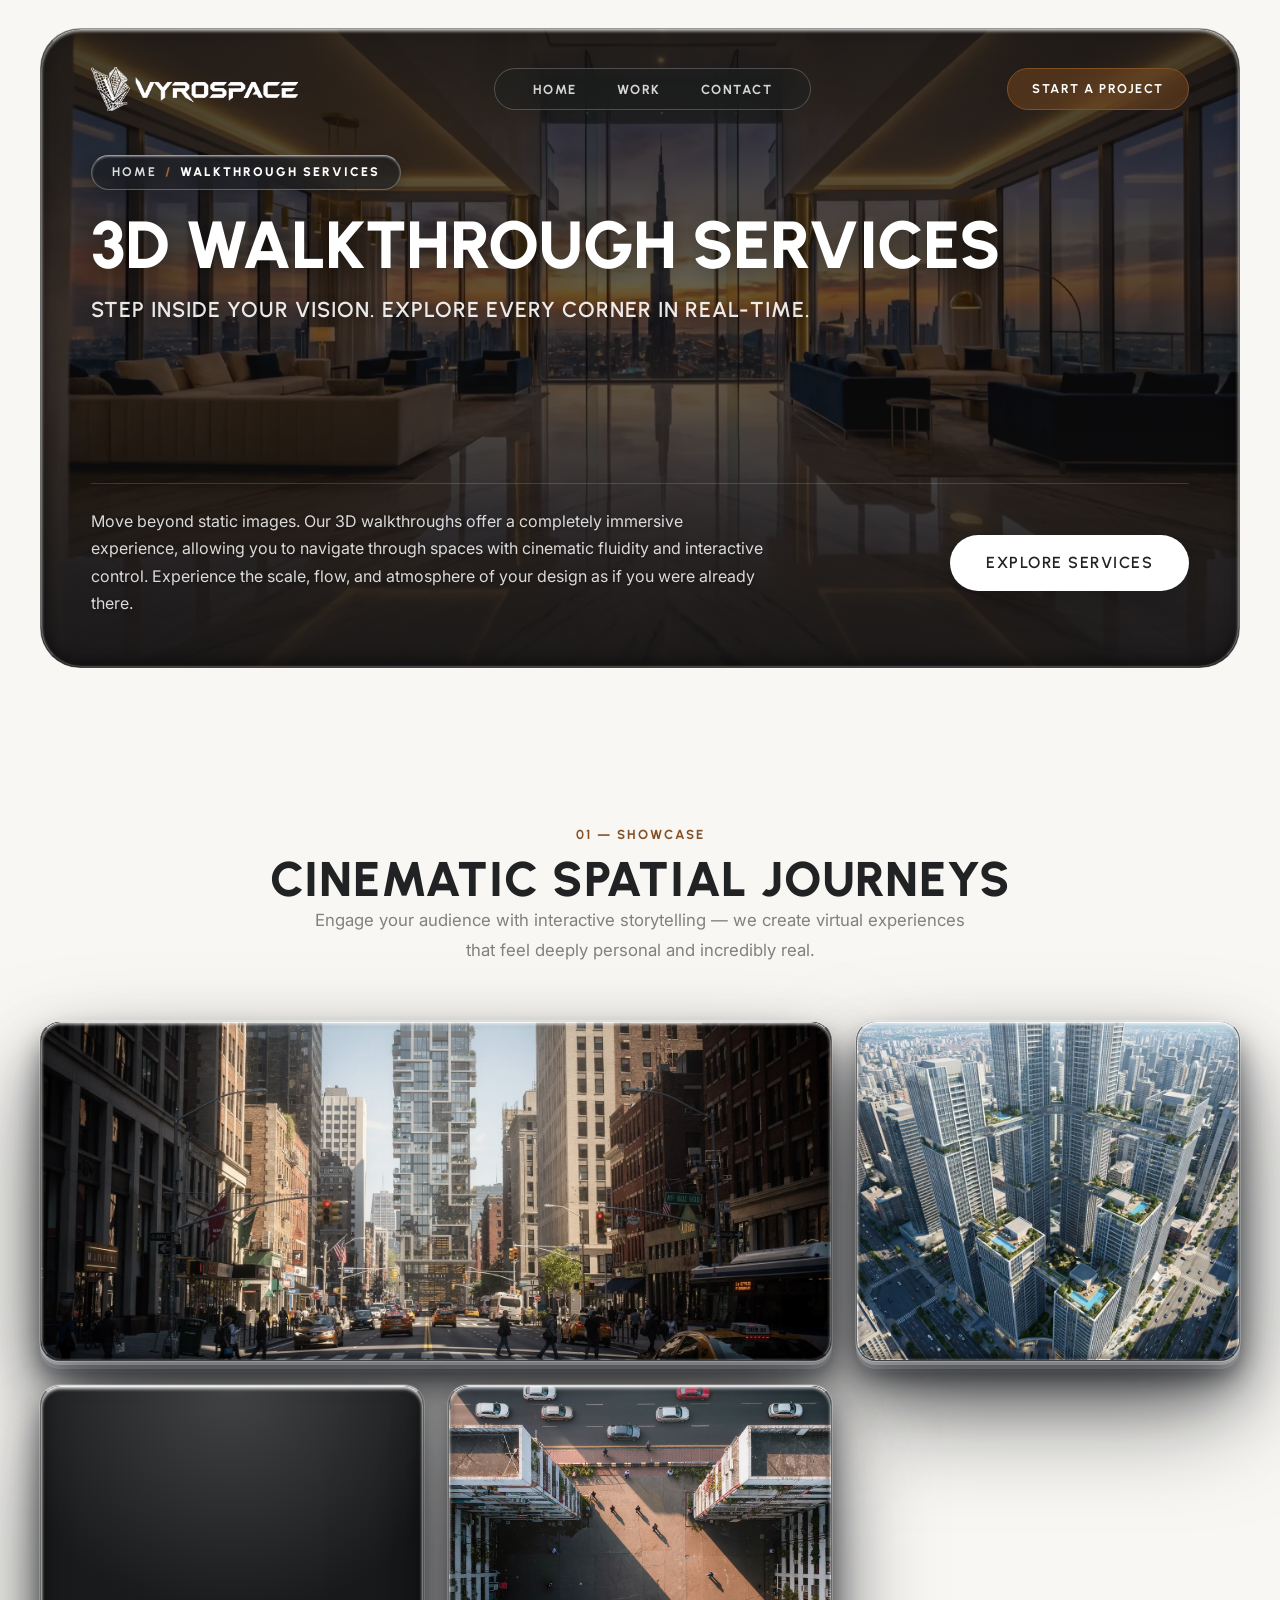
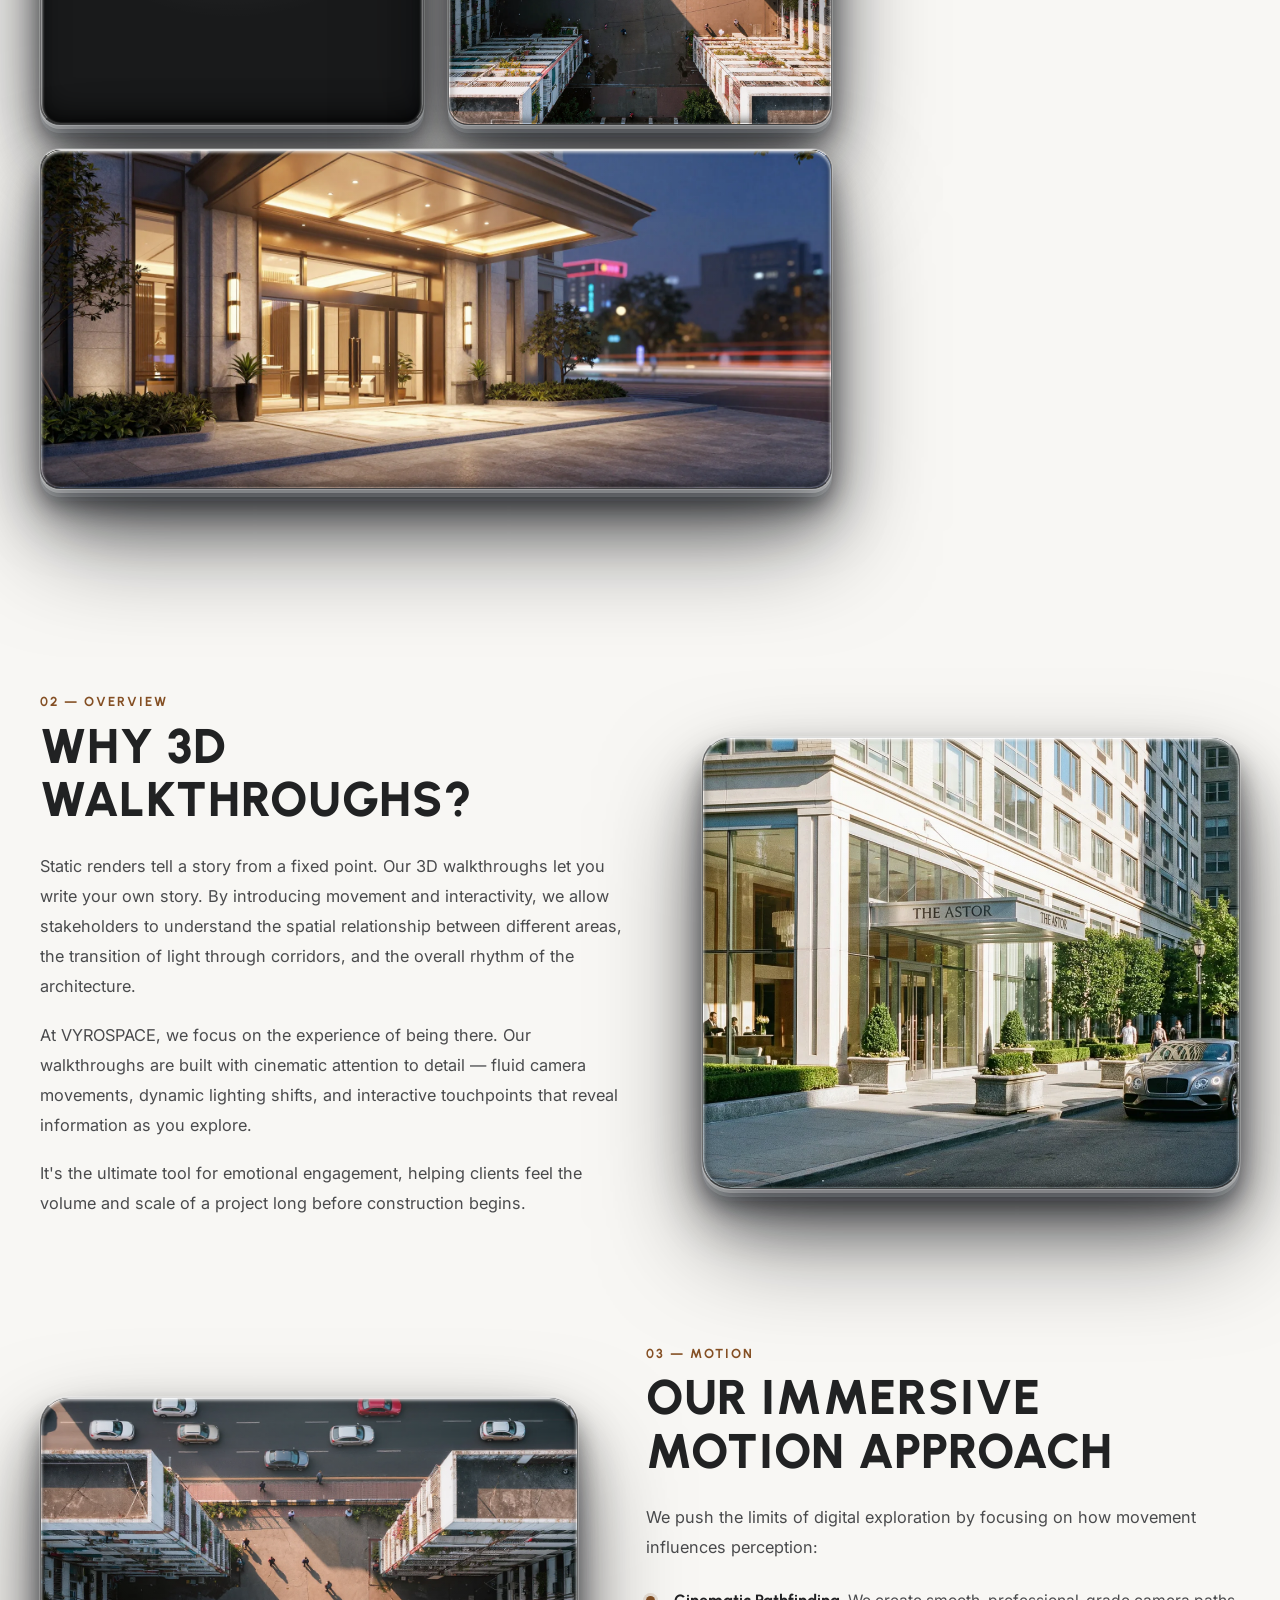
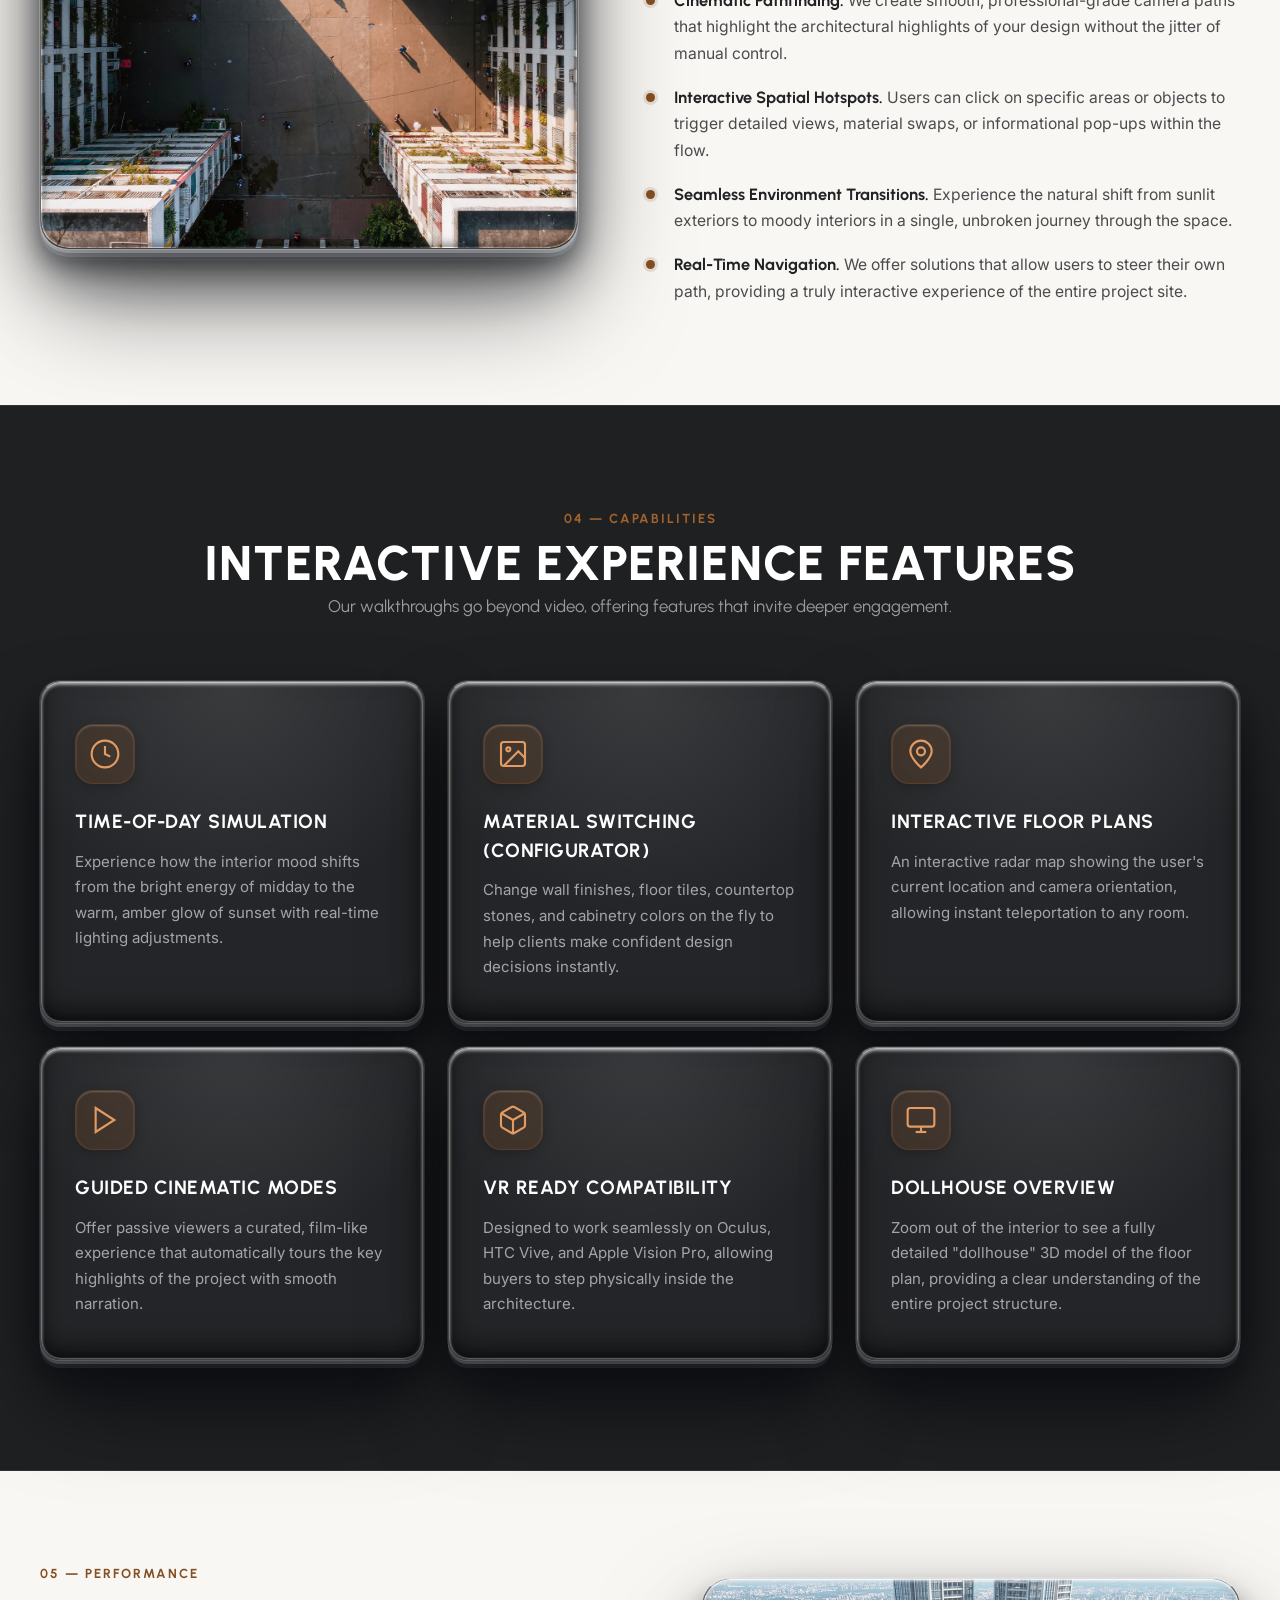
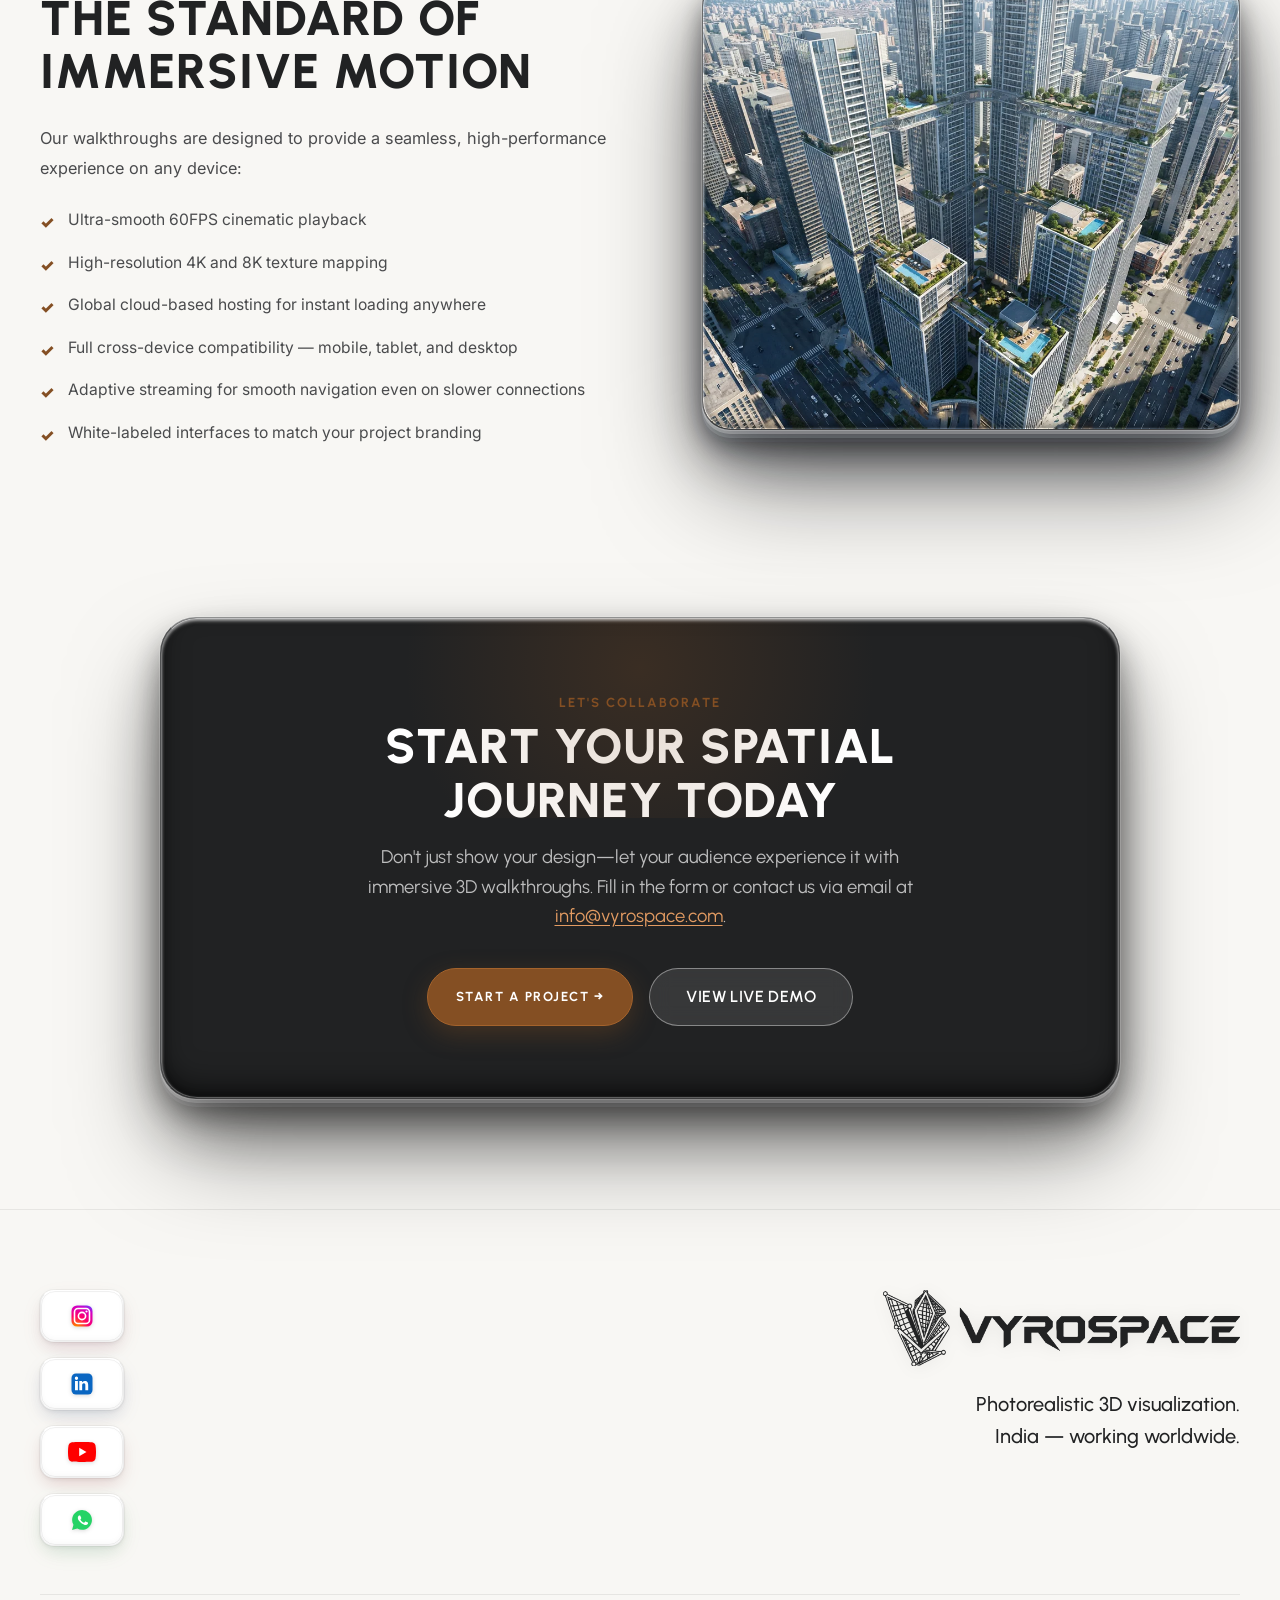
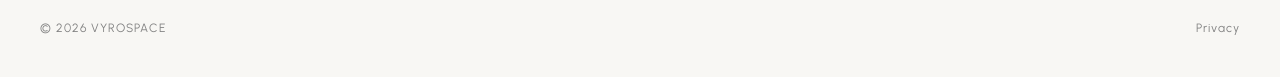
==== commit 3d38d304: "Optimize mobile rendering: eliminate 3D card filter glitches, fix WebKit corner clipping, prevent vi" ====
--- a/3d-walkthrough.html
+++ b/3d-walkthrough.html
@@ -3,7 +3,7 @@
 
 <head>
     <meta charset="UTF-8">
-    <meta name="viewport" content="width=device-width, initial-scale=1.0">
+    <meta name="viewport" content="width=device-width, initial-scale=1.0, viewport-fit=cover">
     <title>Walkthrough Services | Interactive Virtual Tours — VYROSPACE</title>
     <meta name="description"
         content="Experience your projects before they exist with immersive walkthroughs by VYROSPACE. Interactive spatial storytelling and cinematic virtual tours for architecture, real estate, and hospitality worldwide.">
--- a/steelform.css
+++ b/steelform.css
@@ -44,6 +44,8 @@
     font-size: 16px;
     background-color: var(--bg-canvas);
     color: var(--color-obsidian);
+    overflow-x: hidden;
+    overflow-x: clip;
 }
 
 body {
@@ -54,7 +56,9 @@
     -webkit-font-smoothing: antialiased;
     -moz-osx-font-smoothing: grayscale;
     overflow-x: hidden;
+    overflow-x: clip;
     position: relative;
+    width: 100%;
 }
 
 /* Common Container */
@@ -114,6 +118,9 @@
     border-radius: var(--radius-stadium);
     background-color: #191A1B;
     overflow: hidden;
+    isolation: isolate;
+    -webkit-mask-image: -webkit-radial-gradient(white, black);
+    mask-image: radial-gradient(white, black);
     display: flex;
     flex-direction: column;
     justify-content: space-between;
@@ -703,6 +710,9 @@
     border-top: 1.5px solid rgba(255, 255, 255, 0.55);
     border-bottom: 1px solid rgba(255, 255, 255, 0.15);
     overflow: hidden;
+    isolation: isolate;
+    -webkit-mask-image: -webkit-radial-gradient(white, black);
+    mask-image: radial-gradient(white, black);
     min-height: 460px;
     display: flex;
     flex-direction: column;
@@ -724,7 +734,7 @@
     content: '';
     position: absolute;
     inset: 0;
-    border-radius: 28px;
+    border-radius: inherit;
     border: 1px solid rgba(255, 255, 255, 0.32);
     border-top: 1.5px solid rgba(255, 255, 255, 0.60);
     border-bottom: 1px solid rgba(255, 255, 255, 0.15);
@@ -747,6 +757,7 @@
 .area-card-bg {
     position: absolute;
     inset: 0;
+    border-radius: inherit;
     background-size: cover;
     background-position: center;
     transform: scale(1.04);
@@ -755,14 +766,17 @@
     z-index: 0;
 }
 
-.area-card:hover .area-card-bg {
-    transform: scale(1.12);
-    filter: brightness(0.72) saturate(1.15);
+@media (hover: hover) and (pointer: fine) {
+    .area-card:hover .area-card-bg {
+        transform: scale(1.12);
+        filter: brightness(0.72) saturate(1.15);
+    }
 }
 
 .area-card-overlay {
     position: absolute;
     inset: 0;
+    border-radius: inherit;
     background: linear-gradient(180deg, rgba(33, 34, 35, 0.3) 0%, rgba(33, 34, 35, 0.65) 50%, rgba(33, 34, 35, 0.95) 100%);
     z-index: 1;
 }
@@ -925,9 +939,10 @@
     backface-visibility: hidden;
     -webkit-backface-visibility: hidden;
     isolation: isolate;
+    -webkit-mask-image: -webkit-radial-gradient(white, black);
+    mask-image: radial-gradient(white, black);
     transition: transform 0.85s cubic-bezier(0.22, 1, 0.36, 1),
         opacity 0.85s cubic-bezier(0.22, 1, 0.36, 1),
-        filter 0.85s cubic-bezier(0.22, 1, 0.36, 1),
         box-shadow 0.6s ease;
     will-change: transform, opacity;
 
@@ -951,7 +966,7 @@
     content: '';
     position: absolute;
     inset: 0;
-    border-radius: 32px;
+    border-radius: inherit;
     border: 1px solid rgba(255, 255, 255, 0.35);
     border-top: 1.5px solid rgba(255, 255, 255, 0.65);
     border-bottom: 1px solid rgba(255, 255, 255, 0.15);
@@ -966,7 +981,7 @@
     inset: 0;
     background-size: cover;
     background-position: center;
-    border-radius: 32px;
+    border-radius: inherit;
     transition: transform 1.2s cubic-bezier(0.16, 1, 0.3, 1);
     z-index: 1;
 }
@@ -976,7 +991,7 @@
     content: '';
     position: absolute;
     inset: 0;
-    border-radius: 32px;
+    border-radius: inherit;
     background: linear-gradient(180deg, rgba(8, 10, 14, 0.25) 0%, rgba(8, 10, 14, 0.05) 30%, rgba(8, 10, 14, 0.65) 65%, rgba(6, 7, 9, 0.94) 100%);
     z-index: 2;
     pointer-events: none;
@@ -986,7 +1001,7 @@
 .work-card-glass {
     position: absolute;
     inset: 0;
-    border-radius: 32px;
+    border-radius: inherit;
     pointer-events: none;
     z-index: 3;
     background: radial-gradient(circle at 50% 0%, rgba(255, 255, 255, 0.12) 0%, transparent 60%);
@@ -1114,8 +1129,10 @@
         inset 0 -14px 30px -4px rgba(0, 0, 0, 0.45);
 }
 
-.work-card-3d.is-active:hover .work-card-bg {
-    transform: scale(1.04);
+@media (hover: hover) and (pointer: fine) {
+    .work-card-3d.is-active:hover .work-card-bg {
+        transform: scale(1.04);
+    }
 }
 
 .work-card-3d.is-active:hover .work-card-badge {
@@ -2155,6 +2172,74 @@
 }
 
 
+@media (max-width: 768px) {
+    .hero-stadium {
+        padding: 30px 24px 36px;
+        min-height: 680px;
+    }
+
+    .hero-narrative {
+        max-width: 100%;
+        width: 100%;
+    }
+
+    .hero-headline {
+        font-size: clamp(1.2rem, 5vw, 1.6rem);
+        line-height: 1.25;
+        margin-bottom: 20px;
+        word-break: break-word;
+        overflow-wrap: break-word;
+    }
+
+    .hero-actions-row {
+        gap: 12px;
+        width: 100%;
+    }
+
+    .hero-actions-row .btn-pill {
+        padding: 13px 26px;
+        font-size: 0.8rem;
+    }
+
+    .hero-social-proof {
+        padding: 6px 14px;
+    }
+
+    .social-proof-text {
+        font-size: 0.8rem;
+    }
+
+    .areas-section {
+        padding: 56px 0 48px;
+    }
+
+    .areas-intro {
+        margin-bottom: 32px;
+    }
+
+    .work-section {
+        min-height: auto;
+        padding: 48px 0 56px;
+    }
+
+    .statement-section {
+        padding: 56px 0;
+    }
+
+    .pipeline-section {
+        padding: 56px 0 64px;
+    }
+
+    .pipeline-header {
+        margin-bottom: 40px;
+    }
+
+    .contact-section {
+        min-height: auto;
+        padding: 48px 0 56px;
+    }
+}
+
 @media (max-width: 680px) {
     .hero-nav .nav-cta-pill {
         display: none;
@@ -2168,18 +2253,48 @@
 
     .display-title-above,
     .display-title-rest {
-        font-size: clamp(1.35rem, 6.5vw, 2.2rem);
-        letter-spacing: 1px;
+        font-size: clamp(1.22rem, 6vw, 1.85rem);
+        letter-spacing: 0.5px;
+        word-break: break-word;
+        overflow-wrap: break-word;
     }
 
     .hero-stadium {
-        padding: 24px 20px 28px;
-        min-height: 720px;
+        padding: 24px 18px 28px;
+        min-height: auto;
     }
 
     .hero-stadium::after {
-        padding: 14px;
-        border-width: 1.5px;
+        border-width: 1px;
+    }
+
+    .hero-headline {
+        font-size: clamp(1.05rem, 4.7vw, 1.3rem);
+        line-height: 1.3;
+        margin-bottom: 18px;
+        word-break: break-word;
+        overflow-wrap: break-word;
+    }
+
+    .hero-actions-row {
+        flex-direction: column;
+        align-items: stretch;
+        width: 100%;
+        gap: 10px;
+    }
+
+    .hero-actions-row .btn-pill {
+        width: 100%;
+        text-align: center;
+        justify-content: center;
+        padding: 13px 20px;
+        font-size: 0.82rem;
+    }
+
+    .hero-social-proof {
+        width: 100%;
+        justify-content: center;
+        margin-top: 4px;
     }
 
     .hero-stat-card,
@@ -2345,13 +2460,9 @@
     background: var(--color-bronze);
     color: #FFFFFF;
 }
-/* Crisp High-DPI image and icon rendering */
-img, .nav-brand-img, .footer-logo-img, .footer-social-icon, .area-card-bg, .work-card-bg {
-    image-rendering: -webkit-optimize-contrast;
-    image-rendering: auto;
-    transform: translateZ(0);
-    -webkit-backface-visibility: hidden;
-    backface-visibility: hidden;
+/* Clean High-DPI image and icon rendering without GPU layer thrashing */
+img {
+    max-width: 100%;
 }
 
 /* ==========================================================================
--- a/steelform-pages.css
+++ b/steelform-pages.css
@@ -18,6 +18,9 @@
     border-radius: var(--radius-stadium);
     background-color: #191A1B;
     overflow: hidden;
+    isolation: isolate;
+    -webkit-mask-image: -webkit-radial-gradient(white, black);
+    mask-image: radial-gradient(white, black);
     display: flex;
     flex-direction: column;
     justify-content: space-between;
@@ -1052,11 +1055,7 @@
         letter-spacing: 1px;
     }
 }
-/* Crisp High-DPI image and icon rendering */
-img, .nav-brand-img, .footer-logo-img, .footer-social-icon, .area-card-bg, .work-card-bg {
-    image-rendering: -webkit-optimize-contrast;
-    image-rendering: auto;
-    transform: translateZ(0);
-    -webkit-backface-visibility: hidden;
-    backface-visibility: hidden;
-}
+/* Clean High-DPI image and icon rendering without GPU layer thrashing */
+img {
+    max-width: 100%;
+}
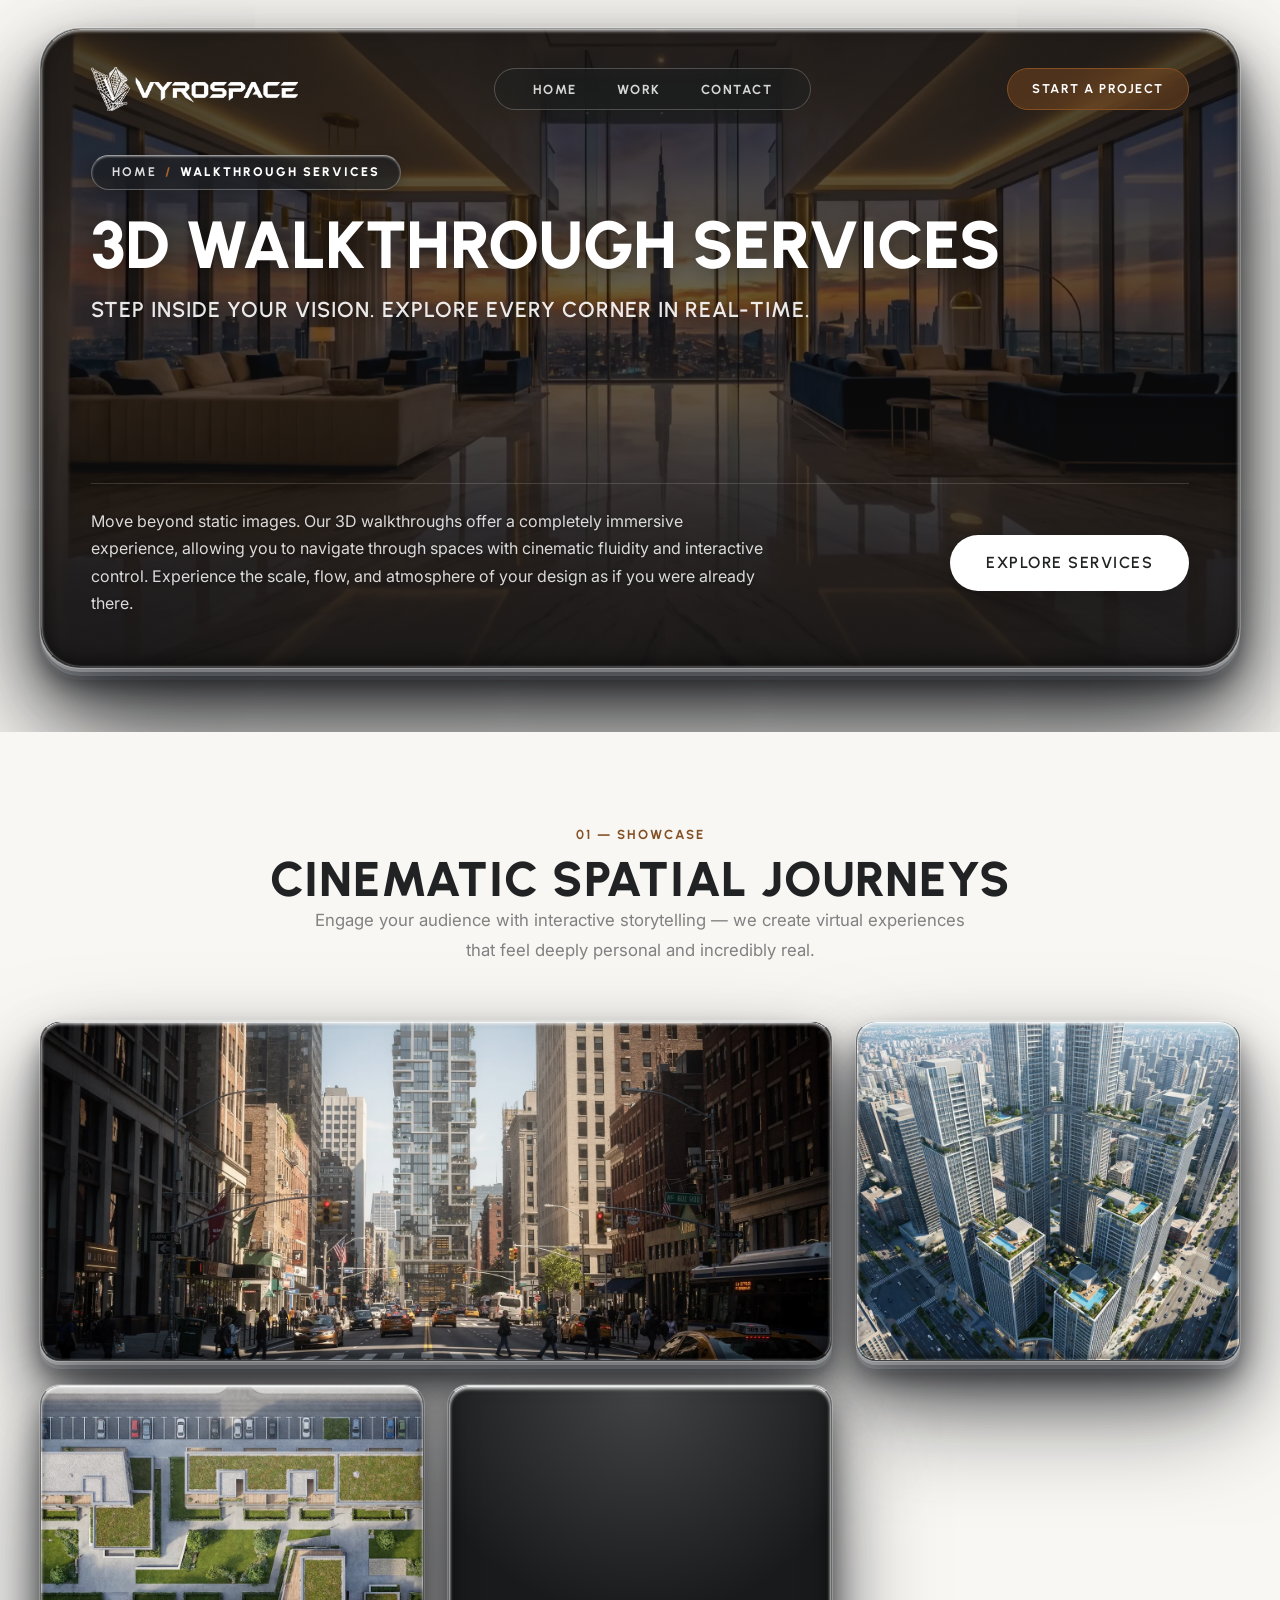
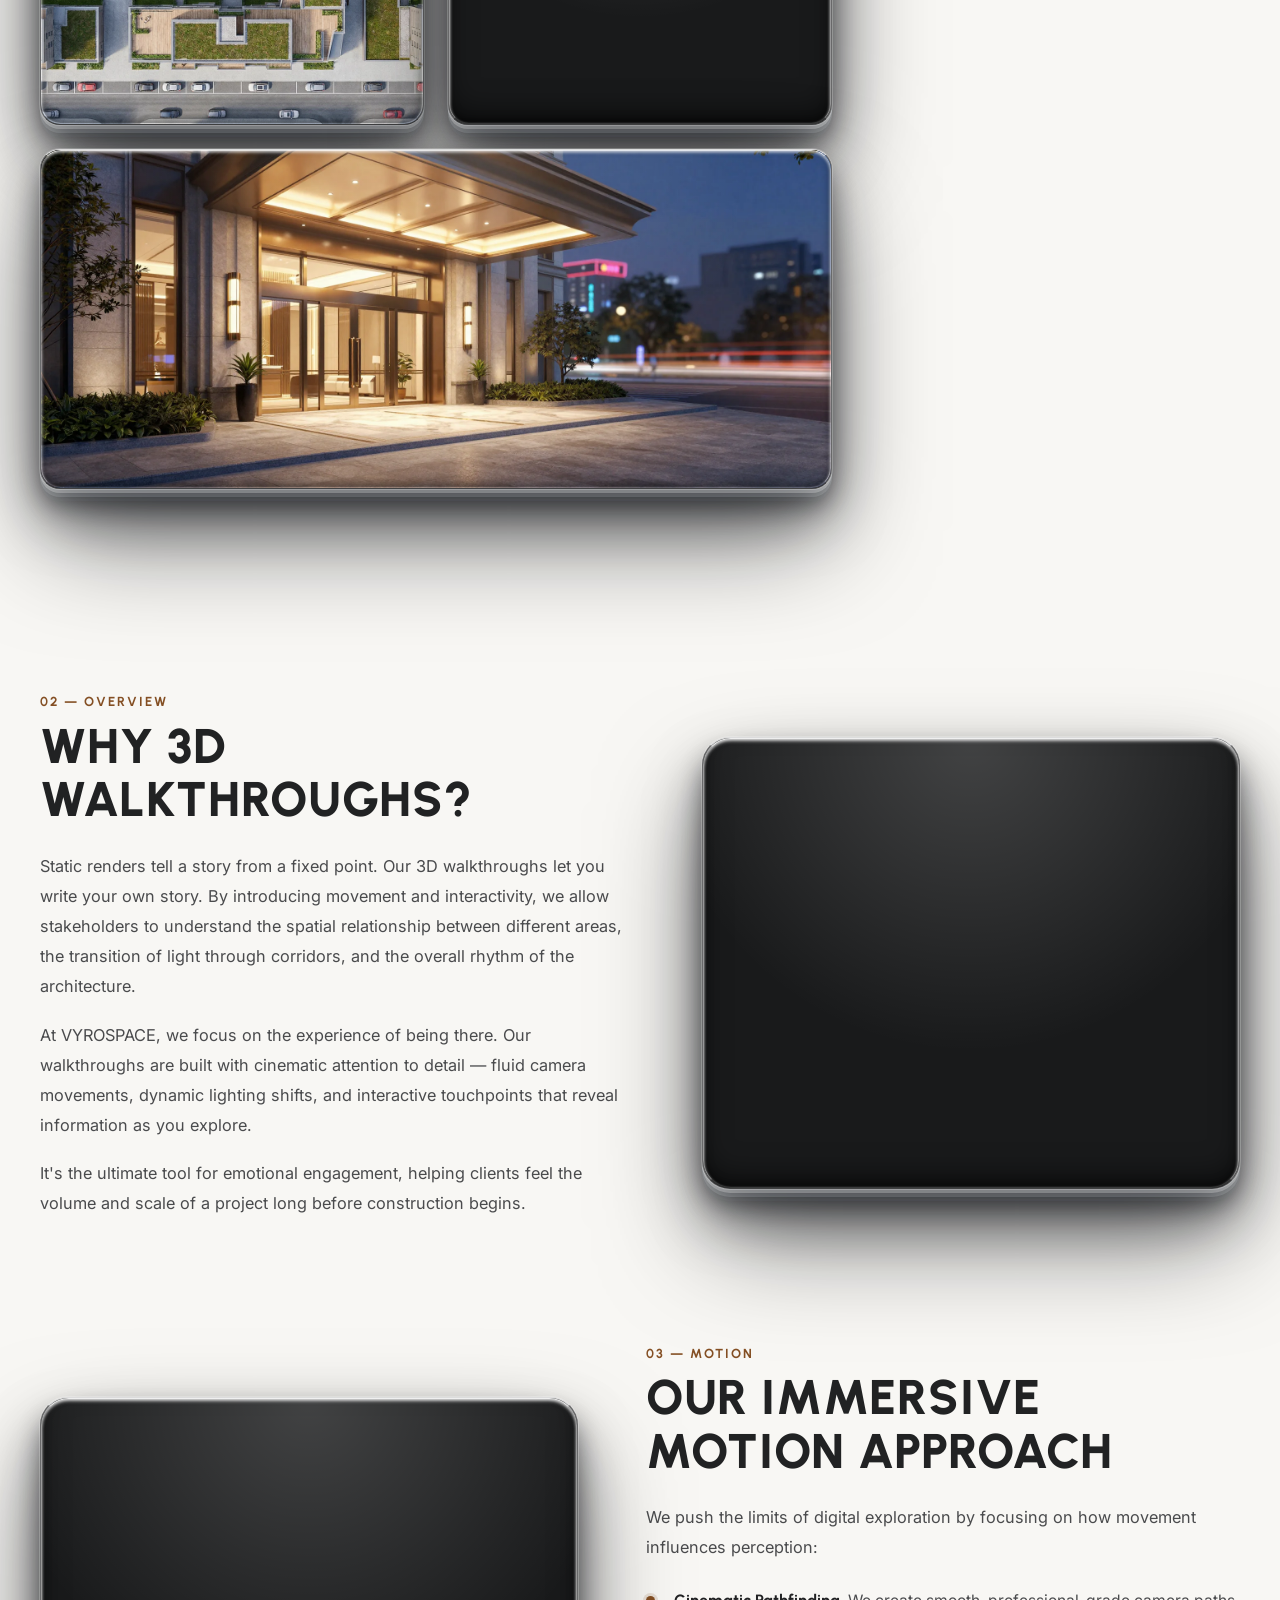
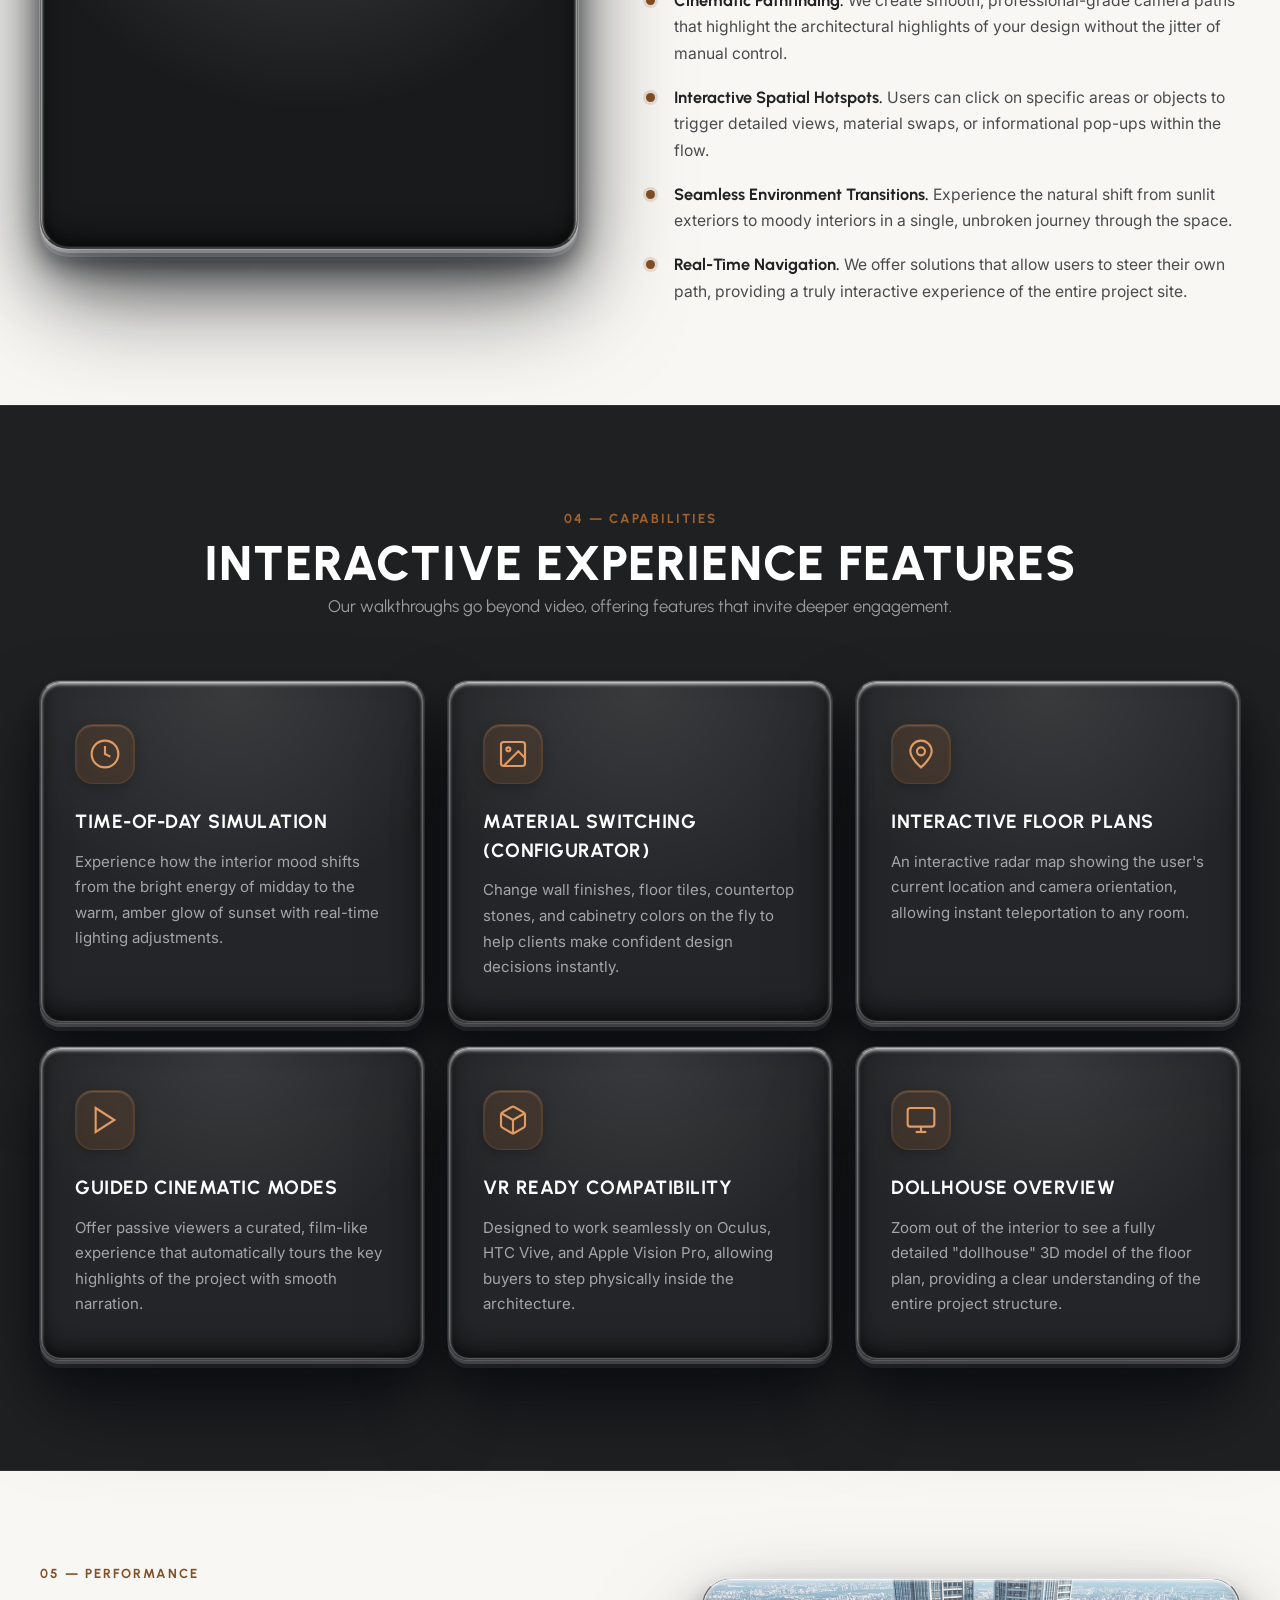
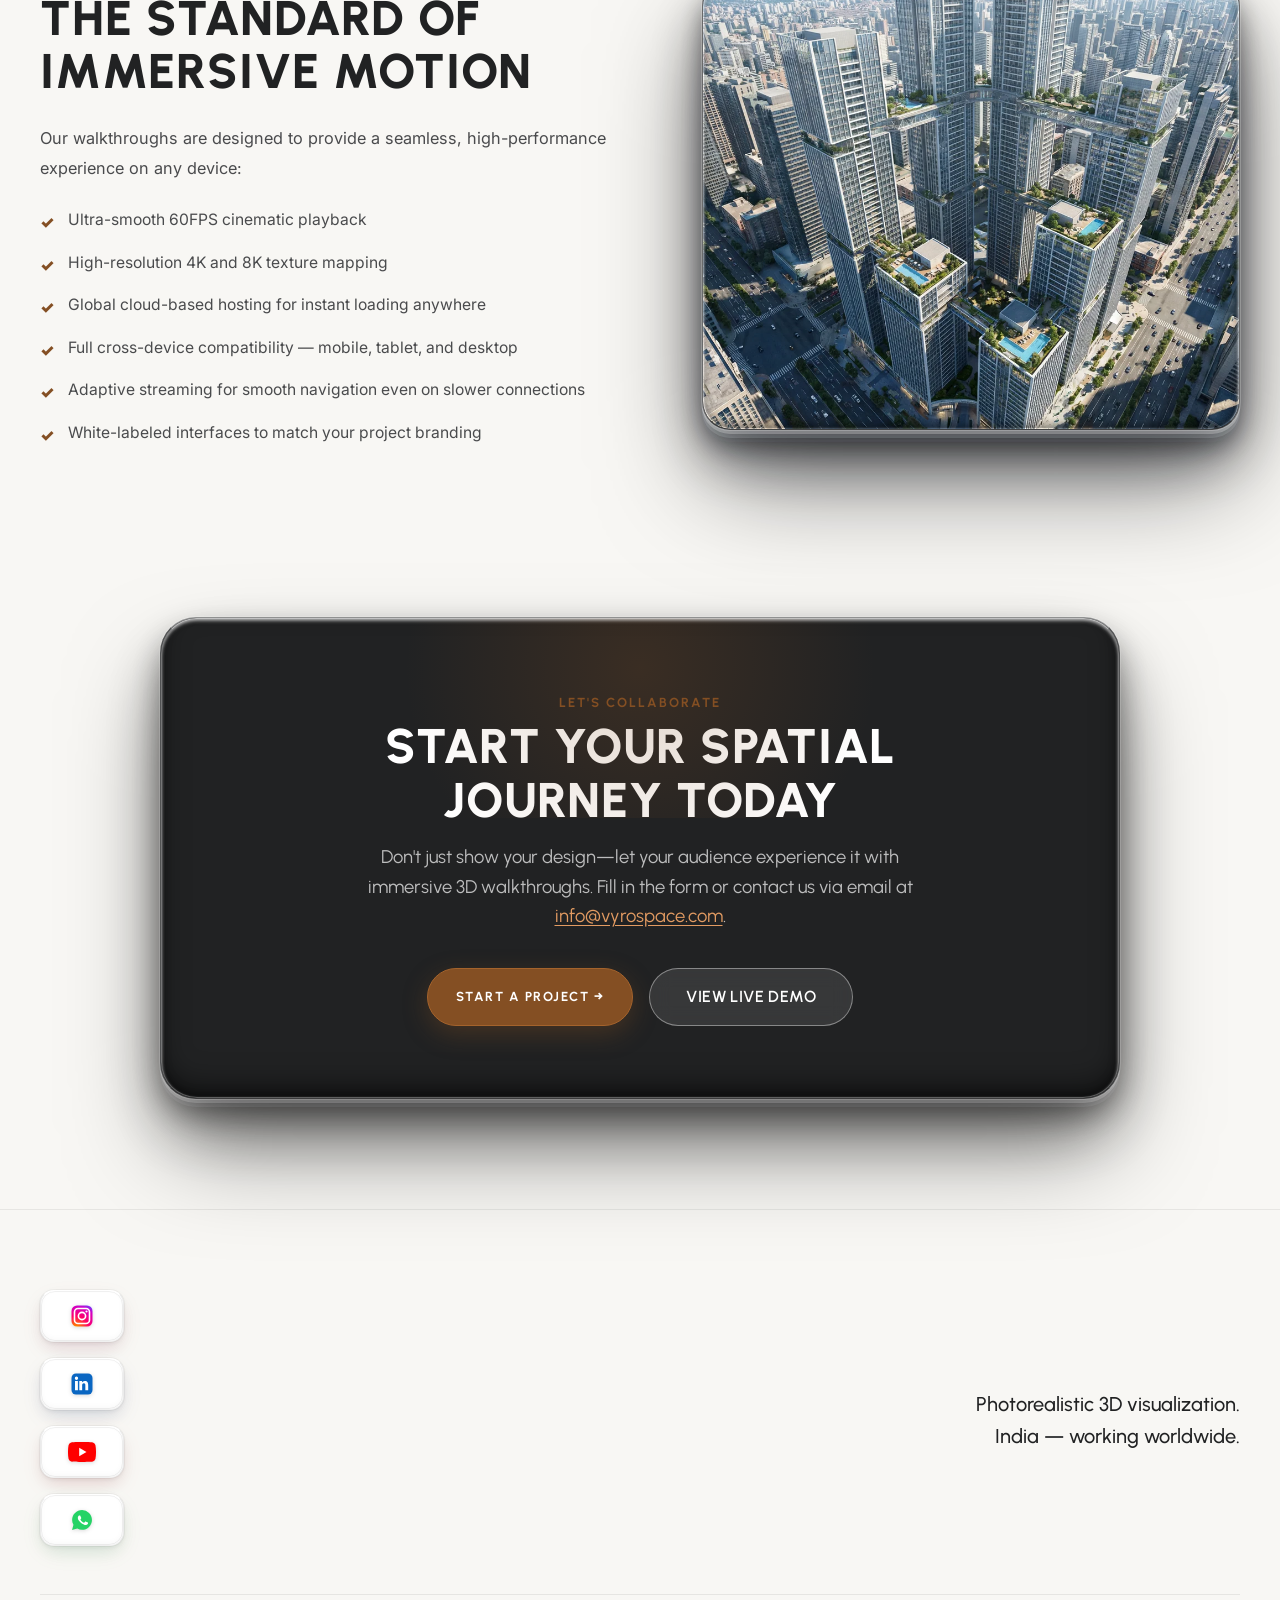
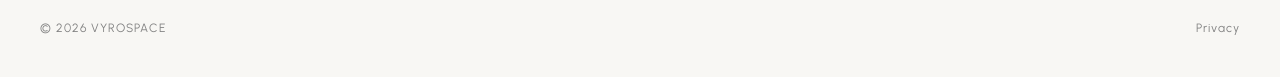
==== commit 85672712: "Restore deep 3D glass elevation shadows, remove pipeline overflow clip, and fix Vercel immutable cac" ====
--- a/3d-walkthrough.html
+++ b/3d-walkthrough.html
@@ -13,8 +13,8 @@
     <link
         href="https://fonts.googleapis.com/css2?family=Urbanist:ital,wght@0,300;0,400;0,500;0,600;0,700;0,800;0,900;1,400&family=Inter:wght@300;400;500;600&display=swap"
         rel="stylesheet">
-    <link rel="stylesheet" href="steelform.css">
-    <link rel="stylesheet" href="steelform-pages.css">
+    <link rel="stylesheet" href="steelform.css?v=3d-shadows">
+    <link rel="stylesheet" href="steelform-pages.css?v=3d-shadows">
     <!-- Preload hero poster for instant paint -->
     <link rel="preload" href="web_images/walkthrough_poster.webp" as="image" type="image/webp">
     <!-- Favicon -->
@@ -490,9 +490,9 @@
         </div>
     </footer>
 
-    <script src="script.js"></script>
-    <script src="motion.js"></script>
-    <script src="steelform.js"></script>
+    <script src="script.js?v=3d-shadows"></script>
+    <script src="motion.js?v=3d-shadows"></script>
+    <script src="steelform.js?v=3d-shadows"></script>
 </body>
 
 </html>
--- a/steelform.css
+++ b/steelform.css
@@ -118,9 +118,6 @@
     border-radius: var(--radius-stadium);
     background-color: #191A1B;
     overflow: hidden;
-    isolation: isolate;
-    -webkit-mask-image: -webkit-radial-gradient(white, black);
-    mask-image: radial-gradient(white, black);
     display: flex;
     flex-direction: column;
     justify-content: space-between;
@@ -710,9 +707,6 @@
     border-top: 1.5px solid rgba(255, 255, 255, 0.55);
     border-bottom: 1px solid rgba(255, 255, 255, 0.15);
     overflow: hidden;
-    isolation: isolate;
-    -webkit-mask-image: -webkit-radial-gradient(white, black);
-    mask-image: radial-gradient(white, black);
     min-height: 460px;
     display: flex;
     flex-direction: column;
@@ -939,10 +933,9 @@
     backface-visibility: hidden;
     -webkit-backface-visibility: hidden;
     isolation: isolate;
-    -webkit-mask-image: -webkit-radial-gradient(white, black);
-    mask-image: radial-gradient(white, black);
     transition: transform 0.85s cubic-bezier(0.22, 1, 0.36, 1),
         opacity 0.85s cubic-bezier(0.22, 1, 0.36, 1),
+        filter 0.85s cubic-bezier(0.22, 1, 0.36, 1),
         box-shadow 0.6s ease;
     will-change: transform, opacity;
 
@@ -1418,9 +1411,10 @@
         0 4px 0 0 rgba(255, 255, 255, 0.45),
         0 8px 0 0 rgba(220, 222, 230, 0.28),
         0 12px 1px 0 rgba(160, 165, 175, 0.16),
-        0 16px 24px -2px rgba(8, 10, 14, 0.18),
-        0 30px 55px -6px rgba(8, 10, 14, 0.22),
-        0 52px 105px -10px rgba(6, 8, 12, 0.28),
+        0 16px 24px -2px rgba(8, 10, 14, 0.32),
+        0 30px 55px -6px rgba(8, 10, 14, 0.38),
+        0 52px 115px -10px rgba(6, 8, 12, 0.48),
+        0 75px 150px -15px rgba(0, 0, 0, 0.28),
         inset 0 2px 4px -1px rgba(255, 255, 255, 0.95);
 }
 
@@ -1477,7 +1471,6 @@
     background: var(--bg-canvas);
     padding: 120px 0 140px;
     position: relative;
-    overflow: hidden;
 }
 
 .pipeline-header {
@@ -1513,9 +1506,10 @@
         0 4px 0 0 rgba(255, 255, 255, 0.45),
         0 8px 0 0 rgba(220, 222, 230, 0.28),
         0 12px 1px 0 rgba(160, 165, 175, 0.16),
-        0 16px 24px -2px rgba(8, 10, 14, 0.22),
-        0 30px 55px -6px rgba(8, 10, 14, 0.26),
-        0 52px 105px -10px rgba(6, 8, 12, 0.32),
+        0 16px 24px -2px rgba(8, 10, 14, 0.38),
+        0 30px 55px -6px rgba(8, 10, 14, 0.46),
+        0 52px 115px -10px rgba(6, 8, 12, 0.55),
+        0 75px 150px -15px rgba(0, 0, 0, 0.35),
         inset 0 2px 4px -1px rgba(255, 255, 255, 0.95);
 }
 
@@ -1754,8 +1748,9 @@
         0 0 0 1px rgba(255, 255, 255, 0.18),
         0 4px 0 0 rgba(255, 255, 255, 0.22),
         0 8px 0 0 rgba(255, 255, 255, 0.08),
-        0 14px 24px -2px rgba(0, 0, 0, 0.35),
-        0 28px 55px -6px rgba(0, 0, 0, 0.3),
+        0 16px 24px -2px rgba(0, 0, 0, 0.45),
+        0 32px 60px -6px rgba(0, 0, 0, 0.48),
+        0 60px 120px -10px rgba(0, 0, 0, 0.52),
         inset 0 2px 4px -1px rgba(255, 255, 255, 0.5),
         inset 0 -8px 20px -4px rgba(0, 0, 0, 0.25);
 }
--- a/steelform-pages.css
+++ b/steelform-pages.css
@@ -18,9 +18,6 @@
     border-radius: var(--radius-stadium);
     background-color: #191A1B;
     overflow: hidden;
-    isolation: isolate;
-    -webkit-mask-image: -webkit-radial-gradient(white, black);
-    mask-image: radial-gradient(white, black);
     display: flex;
     flex-direction: column;
     justify-content: space-between;
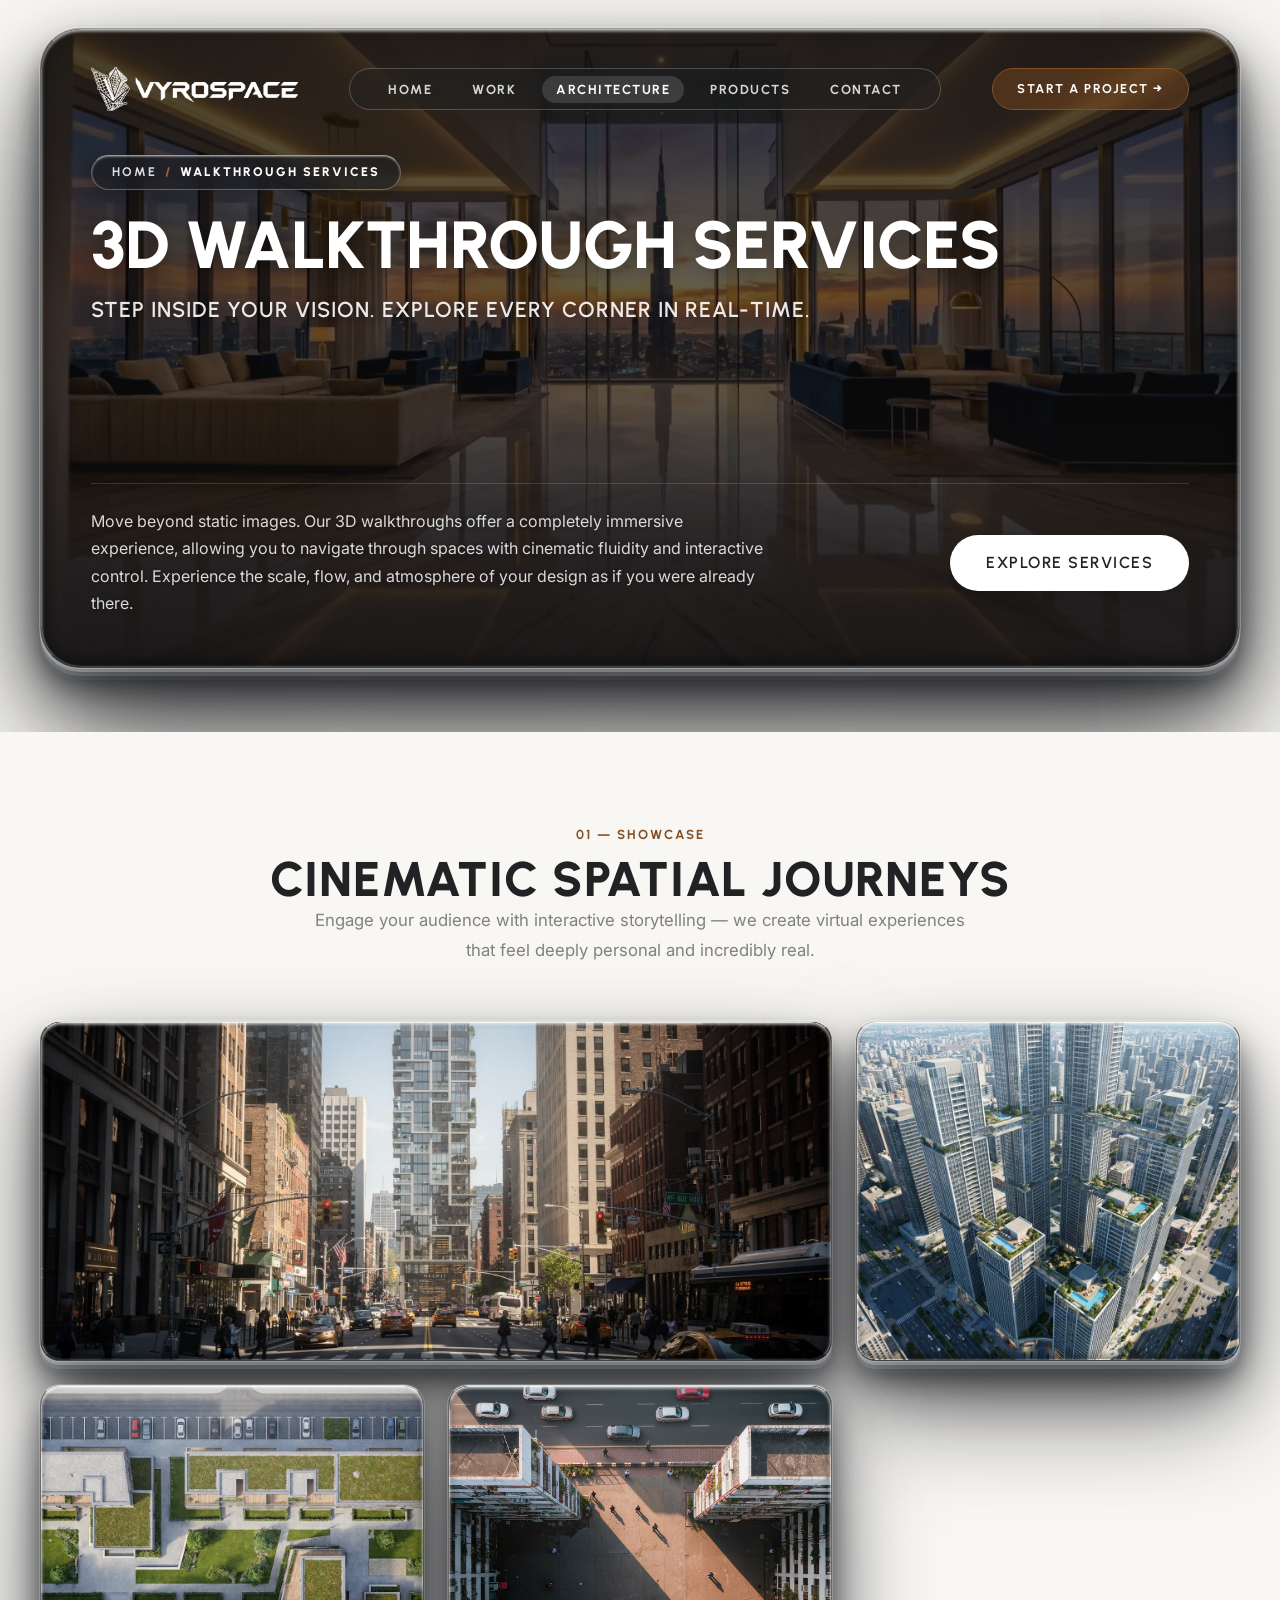
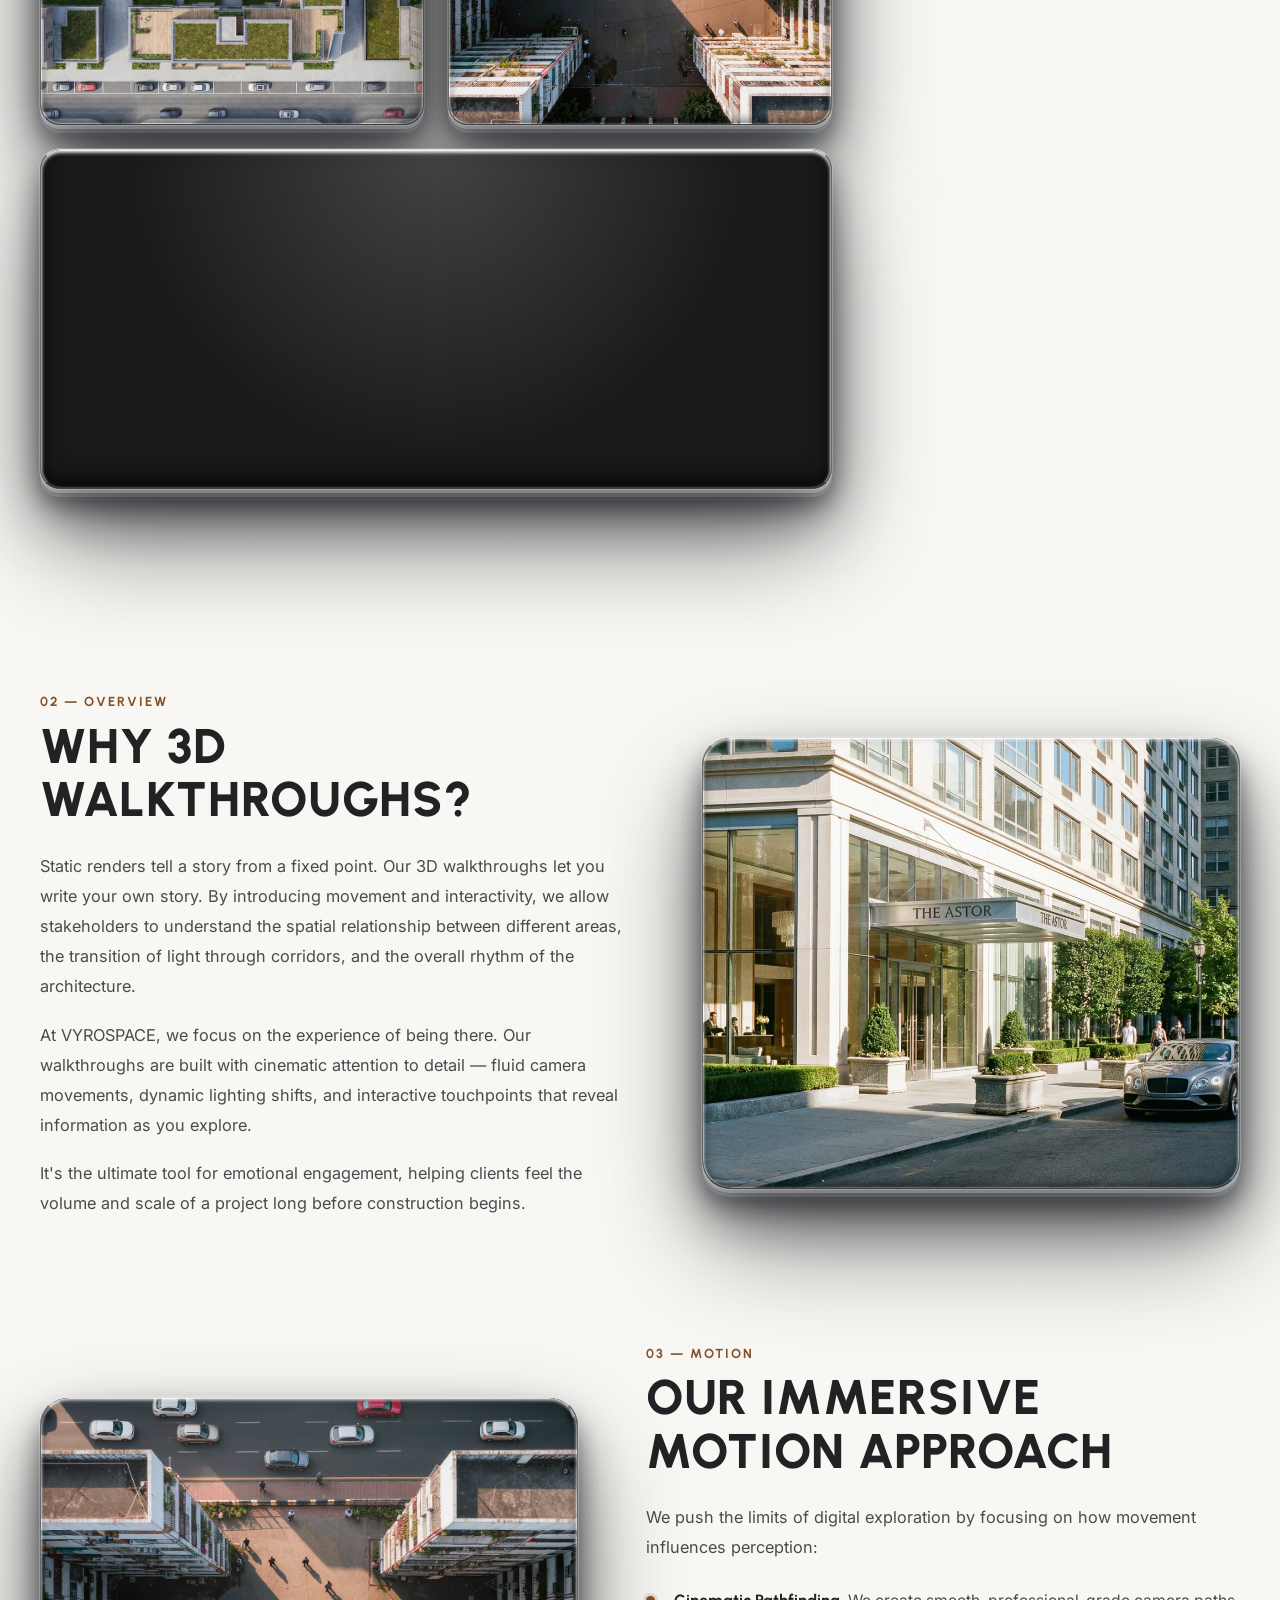
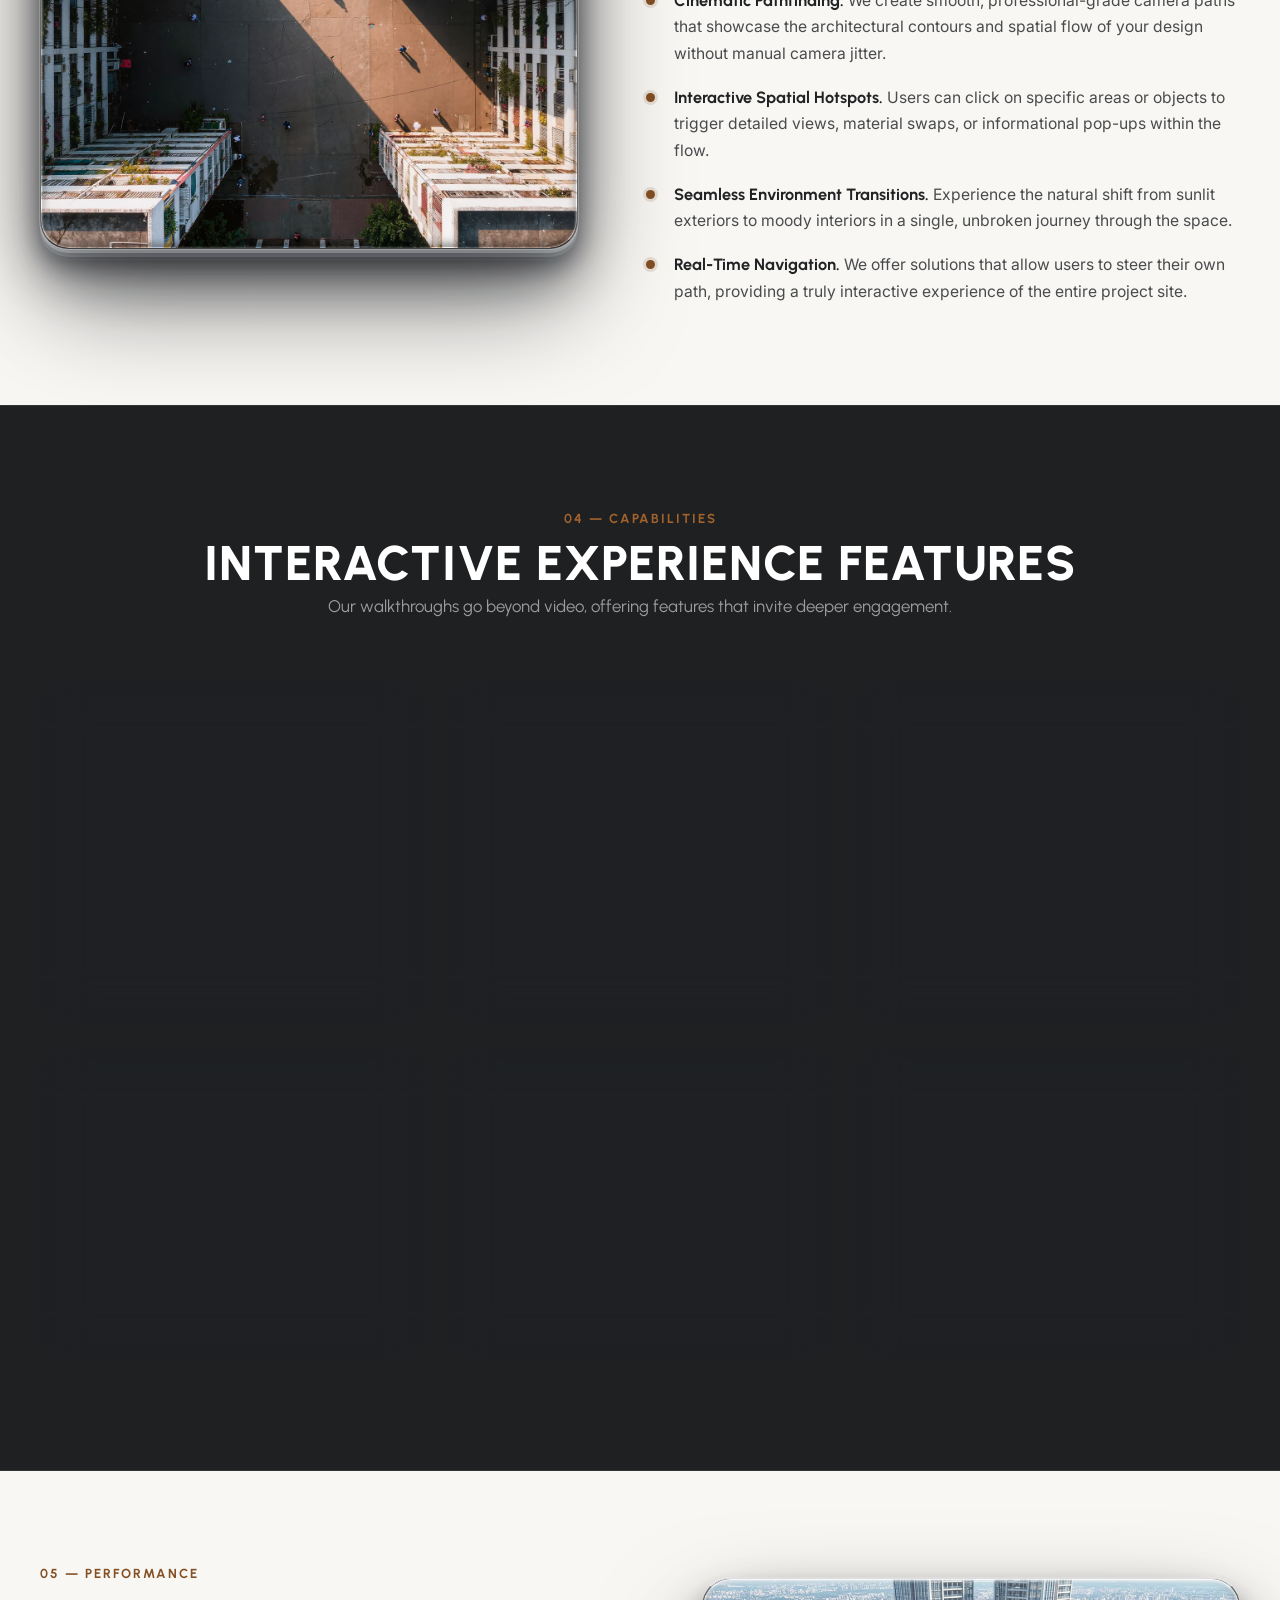
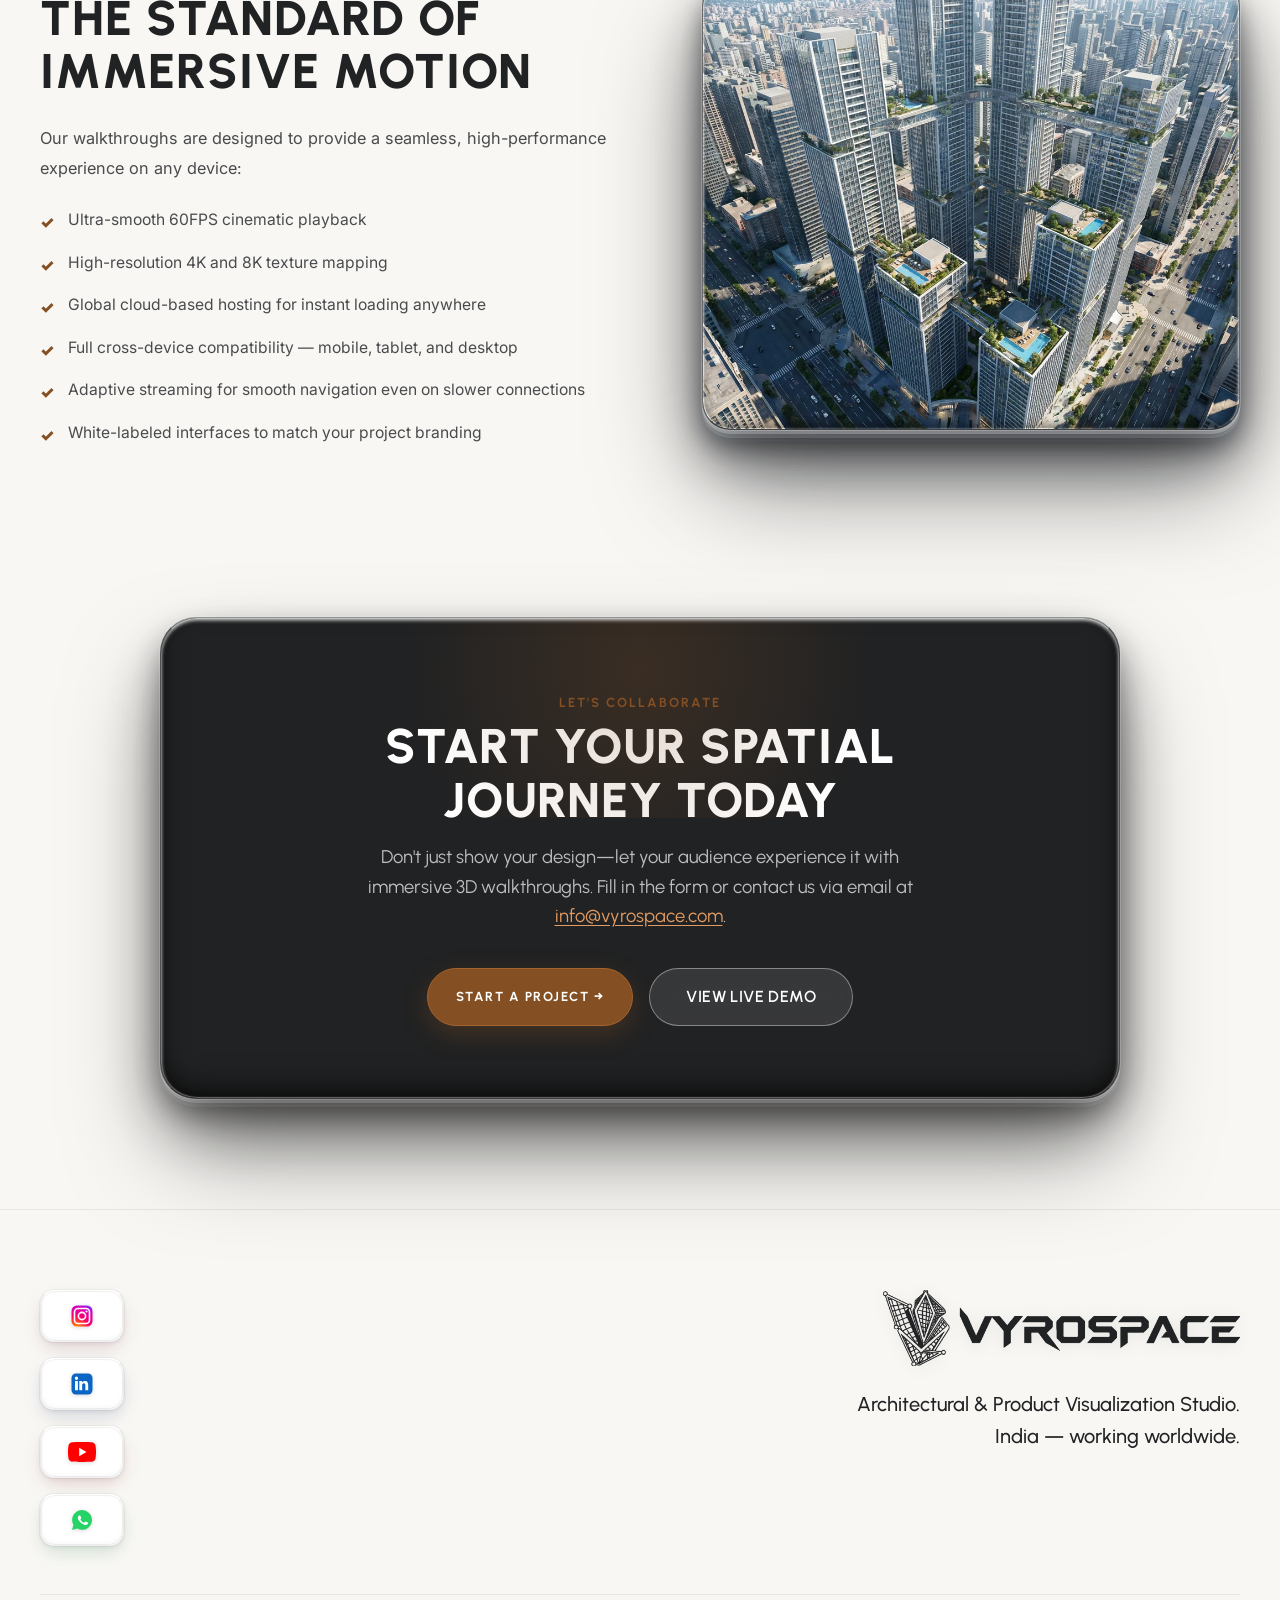
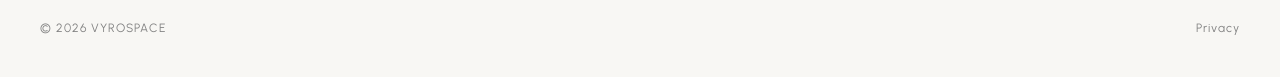
==== commit d3cf3cc6: "Overhaul architecture & product visualization showcases, fix 3D carousel, and optimize SEO assets" ====
--- a/3d-walkthrough.html
+++ b/3d-walkthrough.html
@@ -4,17 +4,17 @@
 <head>
     <meta charset="UTF-8">
     <meta name="viewport" content="width=device-width, initial-scale=1.0, viewport-fit=cover">
-    <title>Walkthrough Services | Interactive Virtual Tours — VYROSPACE</title>
+    <title>3D Walkthrough Services &amp; Virtual Tours | Vyrospace</title>
     <meta name="description"
-        content="Experience your projects before they exist with immersive walkthroughs by VYROSPACE. Interactive spatial storytelling and cinematic virtual tours for architecture, real estate, and hospitality worldwide.">
+        content="Experience architectural spaces before construction with immersive 3D walkthroughs, interactive virtual tours, and cinematic animation by VYROSPACE.">
     <link rel="canonical" href="https://vyrospace.com/3d-walkthrough.html">
     <link rel="preconnect" href="https://fonts.googleapis.com">
     <link rel="preconnect" href="https://fonts.gstatic.com" crossorigin>
     <link
         href="https://fonts.googleapis.com/css2?family=Urbanist:ital,wght@0,300;0,400;0,500;0,600;0,700;0,800;0,900;1,400&family=Inter:wght@300;400;500;600&display=swap"
         rel="stylesheet">
-    <link rel="stylesheet" href="steelform.css?v=3d-shadows">
-    <link rel="stylesheet" href="steelform-pages.css?v=3d-shadows">
+    <link rel="stylesheet" href="steelform.css?v=corner-clip-fix">
+    <link rel="stylesheet" href="steelform-pages.css?v=corner-clip-fix">
     <!-- Preload hero poster for instant paint -->
     <link rel="preload" href="web_images/walkthrough_poster.webp" as="image" type="image/webp">
     <!-- Favicon -->
@@ -25,16 +25,16 @@
     <!-- Open Graph / Facebook -->
     <meta property="og:type" content="website">
     <meta property="og:url" content="https://vyrospace.com/3d-walkthrough.html">
-    <meta property="og:title" content="Walkthrough Services | VYROSPACE">
-    <meta property="og:description" content="Interactive spatial storytelling and cinematic virtual tours for architecture, real estate, and hospitality. Step inside your vision before it exists.">
-    <meta property="og:image" content="https://vyrospace.com/generated%20image/Exterior%203d%20renders/hf_20260221_123254_e76dc5b9-0c51-4465-aec0-39c0541b2e60.png">
+    <meta property="og:title" content="3D Walkthrough Services &amp; Virtual Tours | Vyrospace">
+    <meta property="og:description" content="Experience architectural spaces before construction with immersive 3D walkthroughs, interactive virtual tours, and cinematic animation by VYROSPACE.">
+    <meta property="og:image" content="https://vyrospace.com/web_images/walkthrough_poster.webp">
     <meta property="og:site_name" content="VYROSPACE">
     <!-- Twitter Card -->
     <meta name="twitter:card" content="summary_large_image">
     <meta name="twitter:url" content="https://vyrospace.com/3d-walkthrough.html">
-    <meta name="twitter:title" content="Walkthrough Services | VYROSPACE">
-    <meta name="twitter:description" content="Interactive spatial storytelling and cinematic virtual tours for architecture and real estate.">
-    <meta name="twitter:image" content="https://vyrospace.com/generated%20image/Exterior%203d%20renders/hf_20260221_123254_e76dc5b9-0c51-4465-aec0-39c0541b2e60.png">
+    <meta name="twitter:title" content="3D Walkthrough Services &amp; Virtual Tours | Vyrospace">
+    <meta name="twitter:description" content="Experience architectural spaces before construction with immersive 3D walkthroughs, interactive virtual tours, and cinematic animation by VYROSPACE.">
+    <meta name="twitter:image" content="https://vyrospace.com/web_images/walkthrough_poster.webp">
     <!-- Google Search -->
     <meta name="google" content="notranslate">
     <!-- Mobile Web App -->
@@ -152,11 +152,13 @@
                 <ul class="floating-pill-list">
                     <li><a href="index.html" class="floating-nav-link">HOME</a></li>
                     <li><a href="index.html#work" class="floating-nav-link">WORK</a></li>
+                    <li><a href="exterior-rendering.html" class="floating-nav-link active">ARCHITECTURE</a></li>
+                    <li><a href="product-visualization.html" class="floating-nav-link">PRODUCTS</a></li>
                     <li><a href="index.html#contact" class="floating-nav-link">CONTACT</a></li>
                 </ul>
             </nav>
             <div class="floating-nav-action">
-                <a href="index.html#contact" class="floating-nav-cta">START A PROJECT</a>
+                <a href="index.html#contact" class="floating-nav-cta">START A PROJECT &rarr;</a>
             </div>
         </div>
     </header>
@@ -178,11 +180,13 @@
                 <ul class="nav-pill-menu" id="navPillMenu">
                     <li><a href="index.html">HOME</a></li>
                     <li><a href="index.html#work">WORK</a></li>
+                    <li><a href="exterior-rendering.html" class="active">ARCHITECTURE</a></li>
+                    <li><a href="product-visualization.html">PRODUCTS</a></li>
                     <li><a href="index.html#contact">CONTACT</a></li>
                 </ul>
 
                 <div class="nav-contact-action">
-                    <a href="index.html#contact" class="nav-cta-pill">START A PROJECT</a>
+                    <a href="index.html#contact" class="nav-cta-pill">START A PROJECT &rarr;</a>
                     <button class="mobile-nav-toggle" id="mobileNavToggle" aria-label="Toggle navigation">&#9776;</button>
                 </div>
             </nav>
@@ -298,8 +302,8 @@
                     <ul class="sp-feature-list">
                         <li>
                             <strong>Cinematic Pathfinding.</strong> We create smooth, professional-grade camera paths
-                            that highlight the architectural highlights of your design without the jitter of manual
-                            control.
+                            that showcase the architectural contours and spatial flow of your design without manual
+                            camera jitter.
                         </li>
                         <li>
                             <strong>Interactive Spatial Hotspots.</strong> Users can click on specific areas or
@@ -480,7 +484,7 @@
                     <a href="index.html" class="footer-logo" aria-label="VYROSPACE Home">
                         <img src="vyro_main_obsidian.png" alt="VYROSPACE" class="footer-logo-img" decoding="async">
                     </a>
-                    <p>Photorealistic 3D visualization.<br>India &mdash; working worldwide.</p>
+                    <p>Architectural &amp; Product Visualization Studio.<br>India &mdash; working worldwide.</p>
                 </div>
             </div>
             <div class="footer-bottom">
@@ -490,7 +494,7 @@
         </div>
     </footer>
 
-    <script src="script.js?v=3d-shadows"></script>
+    <script src="script.js?v=popup-nav-v2"></script>
     <script src="motion.js?v=3d-shadows"></script>
     <script src="steelform.js?v=3d-shadows"></script>
 </body>
--- a/steelform.css
+++ b/steelform.css
@@ -118,6 +118,9 @@
     border-radius: var(--radius-stadium);
     background-color: #191A1B;
     overflow: hidden;
+    isolation: isolate;
+    transform: translateZ(0);
+    -webkit-transform: translateZ(0);
     display: flex;
     flex-direction: column;
     justify-content: space-between;
@@ -159,7 +162,13 @@
     height: 100% !important;
     object-fit: cover !important;
     object-position: center center !important;
-    border-radius: inherit !important;
+    border-radius: var(--radius-stadium) !important;
+    -webkit-border-radius: var(--radius-stadium) !important;
+    clip-path: inset(0 round var(--radius-stadium)) !important;
+    -webkit-clip-path: inset(0 round var(--radius-stadium)) !important;
+    overflow: hidden !important;
+    transform: translateZ(0);
+    -webkit-transform: translateZ(0);
     z-index: 0 !important;
     pointer-events: none;
     background: transparent !important;
@@ -170,6 +179,10 @@
     content: '';
     position: absolute;
     inset: 0;
+    border-radius: var(--radius-stadium);
+    -webkit-border-radius: var(--radius-stadium);
+    clip-path: inset(0 round var(--radius-stadium));
+    -webkit-clip-path: inset(0 round var(--radius-stadium));
     background: linear-gradient(180deg, rgba(20, 20, 22, 0.55) 0%, rgba(20, 20, 22, 0.25) 45%, rgba(20, 20, 22, 0.78) 100%);
     pointer-events: none;
     z-index: 1;
@@ -181,6 +194,9 @@
     position: absolute;
     inset: 0;
     border-radius: var(--radius-stadium);
+    -webkit-border-radius: var(--radius-stadium);
+    clip-path: inset(0 round var(--radius-stadium));
+    -webkit-clip-path: inset(0 round var(--radius-stadium));
     border: 1px solid rgba(255, 255, 255, 0.35);
     border-top: 1.5px solid rgba(255, 255, 255, 0.65);
     border-bottom: 1px solid rgba(255, 255, 255, 0.18);
@@ -824,6 +840,122 @@
 .area-card:hover .area-arrow {
     color: #FFFFFF;
     transform: translateX(4px);
+}
+
+/* Highlighted Capability Tiles - Minimal Luxury Architectural Edition */
+.area-specs-grid {
+    display: grid;
+    grid-template-columns: repeat(2, 1fr);
+    gap: 12px;
+    margin: 20px 0 24px;
+    padding-top: 18px;
+    border-top: 1px solid rgba(255, 255, 255, 0.14);
+}
+
+.area-spec-tile {
+    position: relative;
+    background: rgba(22, 23, 26, 0.78);
+    backdrop-filter: blur(20px);
+    -webkit-backdrop-filter: blur(20px);
+    border: 1px solid rgba(255, 255, 255, 0.16);
+    border-radius: 14px;
+    padding: 14px 16px;
+    box-shadow: 
+        0 6px 20px rgba(0, 0, 0, 0.35),
+        inset 0 1px 0 rgba(255, 255, 255, 0.18);
+    transition: all 0.35s cubic-bezier(0.16, 1, 0.3, 1);
+    display: flex;
+    flex-direction: column;
+    justify-content: space-between;
+    gap: 8px;
+}
+
+.area-spec-top {
+    display: flex;
+    align-items: center;
+    gap: 10px;
+}
+
+.area-spec-icon-box {
+    display: flex;
+    align-items: center;
+    justify-content: center;
+    width: 32px;
+    height: 32px;
+    border-radius: 9px;
+    background: rgba(255, 255, 255, 0.08);
+    border: 1px solid rgba(255, 255, 255, 0.16);
+    color: #FFFFFF;
+    flex-shrink: 0;
+    transition: all 0.35s cubic-bezier(0.16, 1, 0.3, 1);
+}
+
+.area-spec-tag {
+    font-size: 0.78rem;
+    font-weight: 700;
+    letter-spacing: 1.8px;
+    color: #FFFFFF;
+    text-transform: uppercase;
+    transition: color 0.3s ease;
+}
+
+.area-spec-arrow {
+    font-size: 0.92rem;
+    color: rgba(255, 255, 255, 0.35);
+    margin-left: auto;
+    transition: transform 0.35s cubic-bezier(0.16, 1, 0.3, 1), color 0.3s ease;
+    line-height: 1;
+}
+
+.area-spec-desc {
+    font-size: 0.81rem;
+    font-weight: 400;
+    color: rgba(255, 255, 255, 0.68);
+    line-height: 1.4;
+    letter-spacing: 0.15px;
+    transition: color 0.3s ease;
+}
+
+/* Hover & Interactive States */
+.area-card:hover .area-spec-tile {
+    background: rgba(26, 28, 32, 0.85);
+    border-color: rgba(255, 255, 255, 0.24);
+    box-shadow: 
+        0 8px 24px rgba(0, 0, 0, 0.45),
+        inset 0 1px 0 rgba(255, 255, 255, 0.22);
+}
+
+.area-spec-tile:hover {
+    background: rgba(36, 39, 46, 0.94) !important;
+    border-color: rgba(255, 255, 255, 0.45) !important;
+    box-shadow: 
+        0 12px 30px rgba(0, 0, 0, 0.55),
+        inset 0 1px 0 rgba(255, 255, 255, 0.35) !important;
+    transform: translateY(-3px);
+}
+
+.area-spec-tile:hover .area-spec-icon-box {
+    background: #FFFFFF;
+    color: #1b1c1d;
+    border-color: #FFFFFF;
+    transform: scale(1.06);
+    box-shadow: 0 4px 14px rgba(255, 255, 255, 0.25);
+}
+
+.area-spec-tile:hover .area-spec-arrow {
+    color: #FFFFFF;
+    transform: translateX(4px);
+}
+
+.area-spec-tile:hover .area-spec-desc {
+    color: rgba(255, 255, 255, 0.92);
+}
+
+@media (max-width: 480px) {
+    .area-specs-grid {
+        grid-template-columns: 1fr;
+        gap: 10px;
+    }
 }
 
 @media (max-width: 1100px) {
--- a/steelform-pages.css
+++ b/steelform-pages.css
@@ -18,6 +18,9 @@
     border-radius: var(--radius-stadium);
     background-color: #191A1B;
     overflow: hidden;
+    isolation: isolate;
+    transform: translateZ(0);
+    -webkit-transform: translateZ(0);
     display: flex;
     flex-direction: column;
     justify-content: space-between;
@@ -51,7 +54,13 @@
     height: 100% !important;
     object-fit: cover !important;
     object-position: center center !important;
-    border-radius: inherit !important;
+    border-radius: var(--radius-stadium) !important;
+    -webkit-border-radius: var(--radius-stadium) !important;
+    clip-path: inset(0 round var(--radius-stadium)) !important;
+    -webkit-clip-path: inset(0 round var(--radius-stadium)) !important;
+    overflow: hidden !important;
+    transform: translateZ(0);
+    -webkit-transform: translateZ(0);
     z-index: 0 !important;
     pointer-events: none;
     filter: brightness(0.60) contrast(1.05);
@@ -61,6 +70,10 @@
     content: '';
     position: absolute;
     inset: 0;
+    border-radius: var(--radius-stadium);
+    -webkit-border-radius: var(--radius-stadium);
+    clip-path: inset(0 round var(--radius-stadium));
+    -webkit-clip-path: inset(0 round var(--radius-stadium));
     background: linear-gradient(180deg,
             rgba(20, 20, 22, 0.65) 0%,
             rgba(20, 20, 22, 0.35) 45%,
@@ -74,6 +87,9 @@
     position: absolute;
     inset: 0;
     border-radius: var(--radius-stadium);
+    -webkit-border-radius: var(--radius-stadium);
+    clip-path: inset(0 round var(--radius-stadium));
+    -webkit-clip-path: inset(0 round var(--radius-stadium));
     border: 1px solid rgba(255, 255, 255, 0.35);
     border-top: 1.5px solid rgba(255, 255, 255, 0.65);
     border-bottom: 1px solid rgba(255, 255, 255, 0.18);
@@ -270,6 +286,48 @@
     max-width: 680px;
     margin: 0 auto;
     line-height: 1.75;
+}
+
+.sp-filter-bar {
+    display: flex;
+    justify-content: center;
+    align-items: center;
+    flex-wrap: wrap;
+    gap: 10px;
+    margin-top: 32px;
+}
+
+.sp-filter-btn {
+    font-family: var(--font-primary);
+    font-size: 0.72rem;
+    font-weight: 700;
+    letter-spacing: 1.6px;
+    text-transform: uppercase;
+    padding: 8px 18px;
+    border-radius: var(--radius-pill);
+    background: rgba(255, 255, 255, 0.05);
+    border: 1px solid rgba(255, 255, 255, 0.16);
+    color: rgba(255, 255, 255, 0.7);
+    cursor: pointer;
+    transition: all 0.25s cubic-bezier(0.16, 1, 0.3, 1);
+}
+
+.sp-filter-btn:hover {
+    background: rgba(255, 255, 255, 0.12);
+    color: #FFFFFF;
+    border-color: rgba(255, 255, 255, 0.38);
+    transform: translateY(-1px);
+}
+
+.sp-filter-btn.active {
+    background: #FFFFFF;
+    color: #0F1011;
+    border-color: #FFFFFF;
+    box-shadow: 0 4px 14px rgba(255, 255, 255, 0.25);
+}
+
+.sp-showcase-item.is-hidden {
+    display: none !important;
 }
 
 .sp-showcase-grid {
